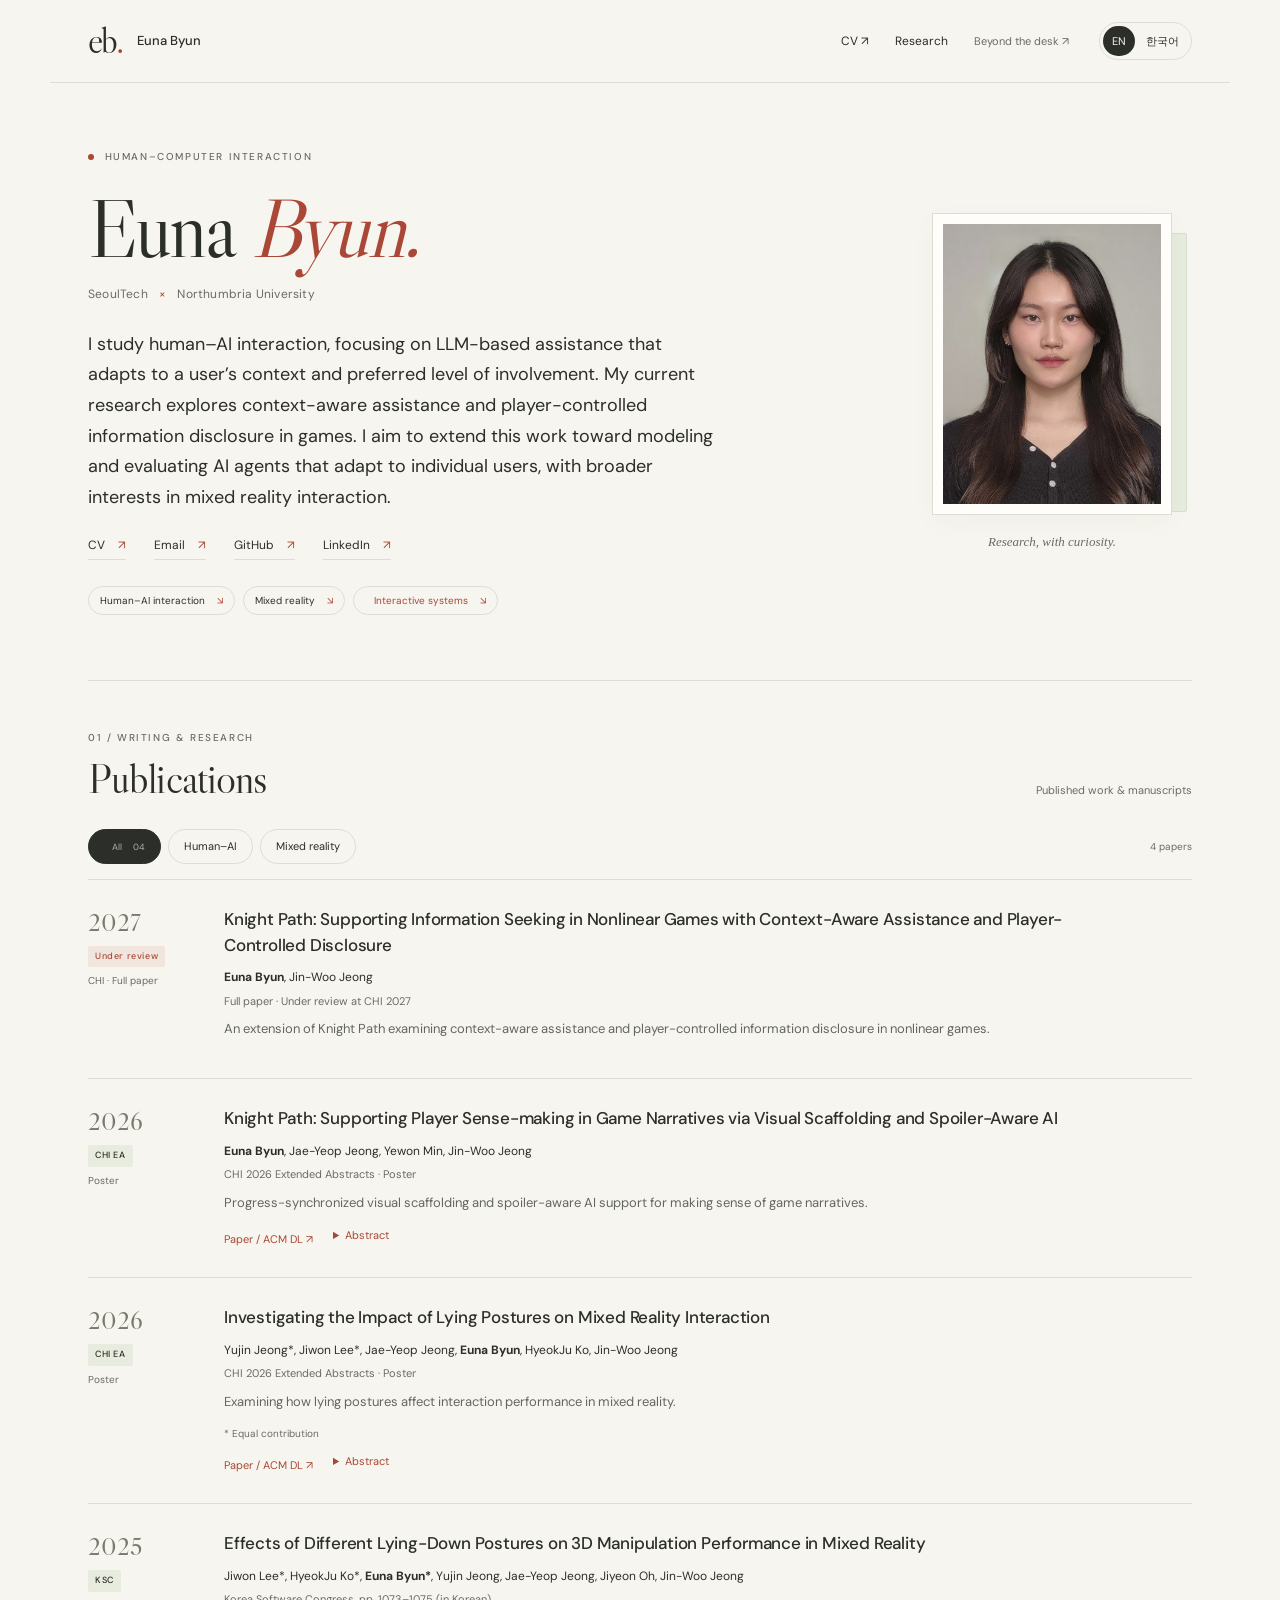
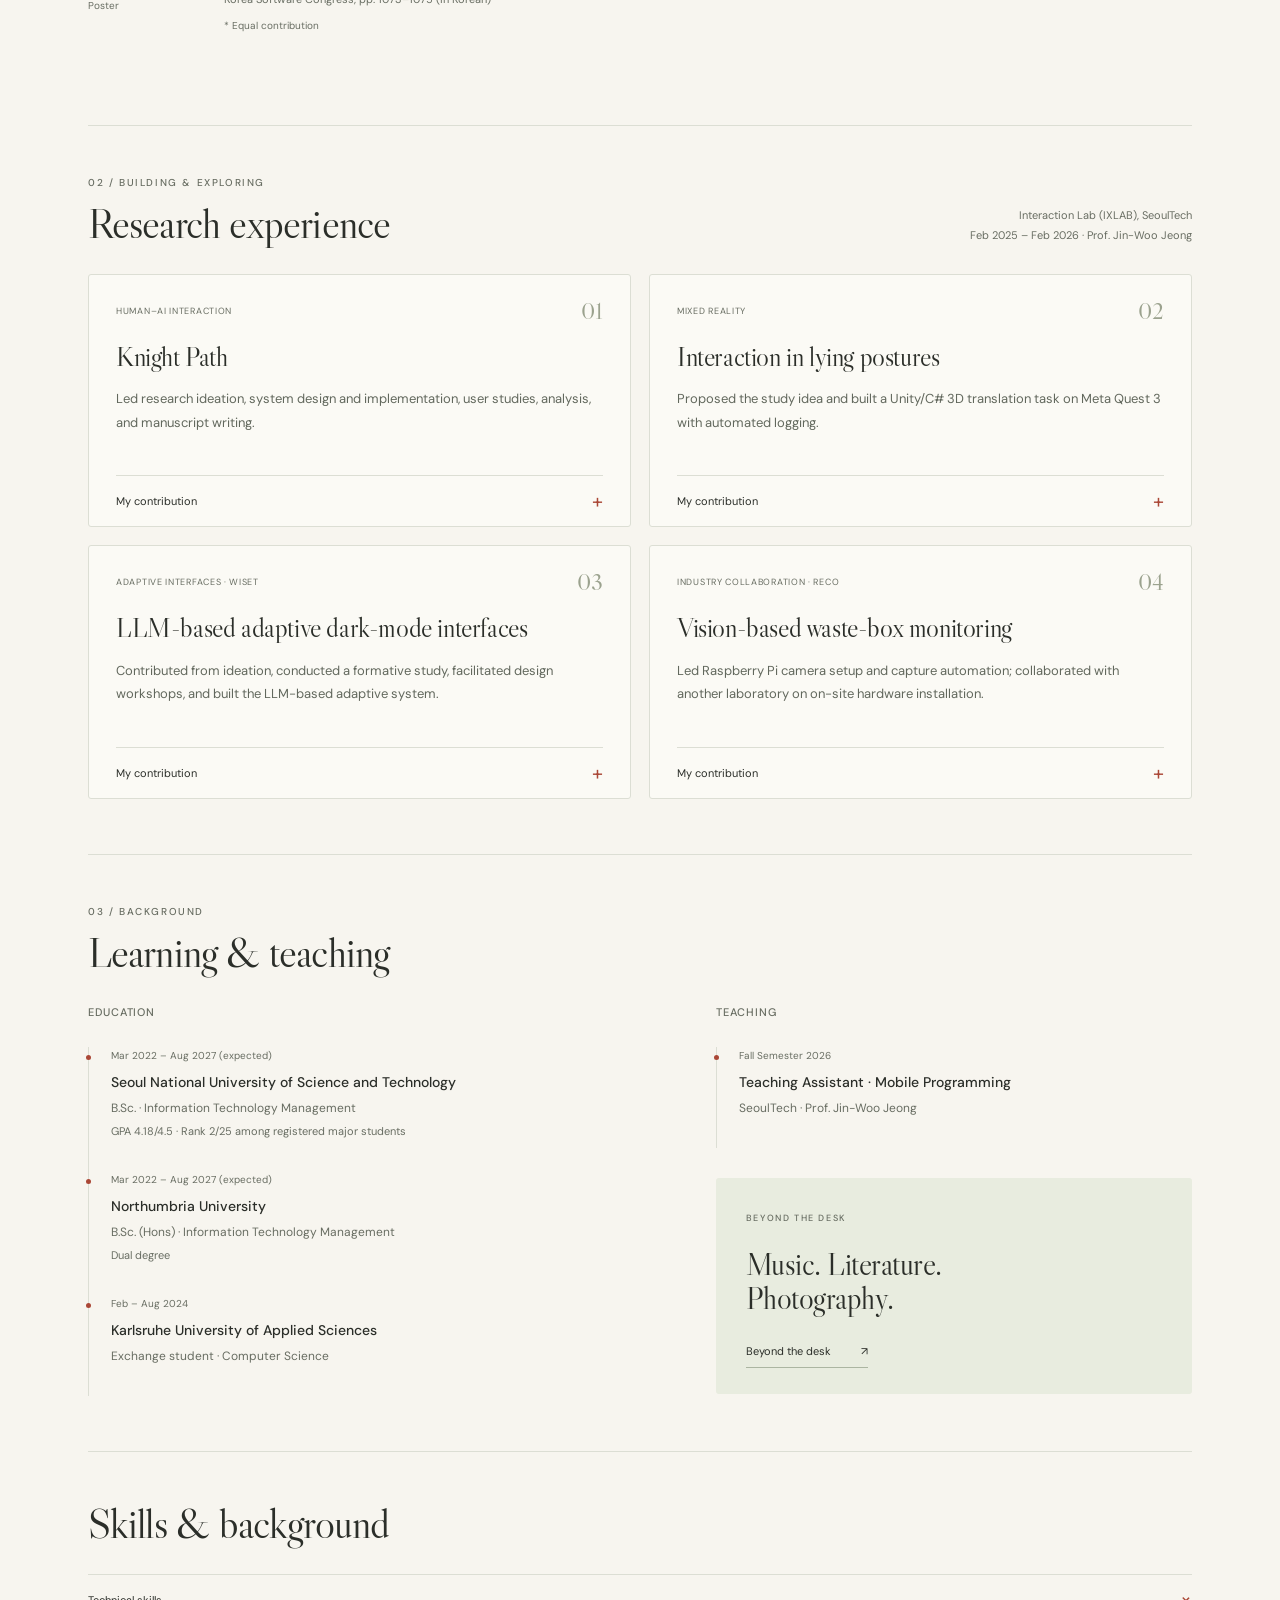
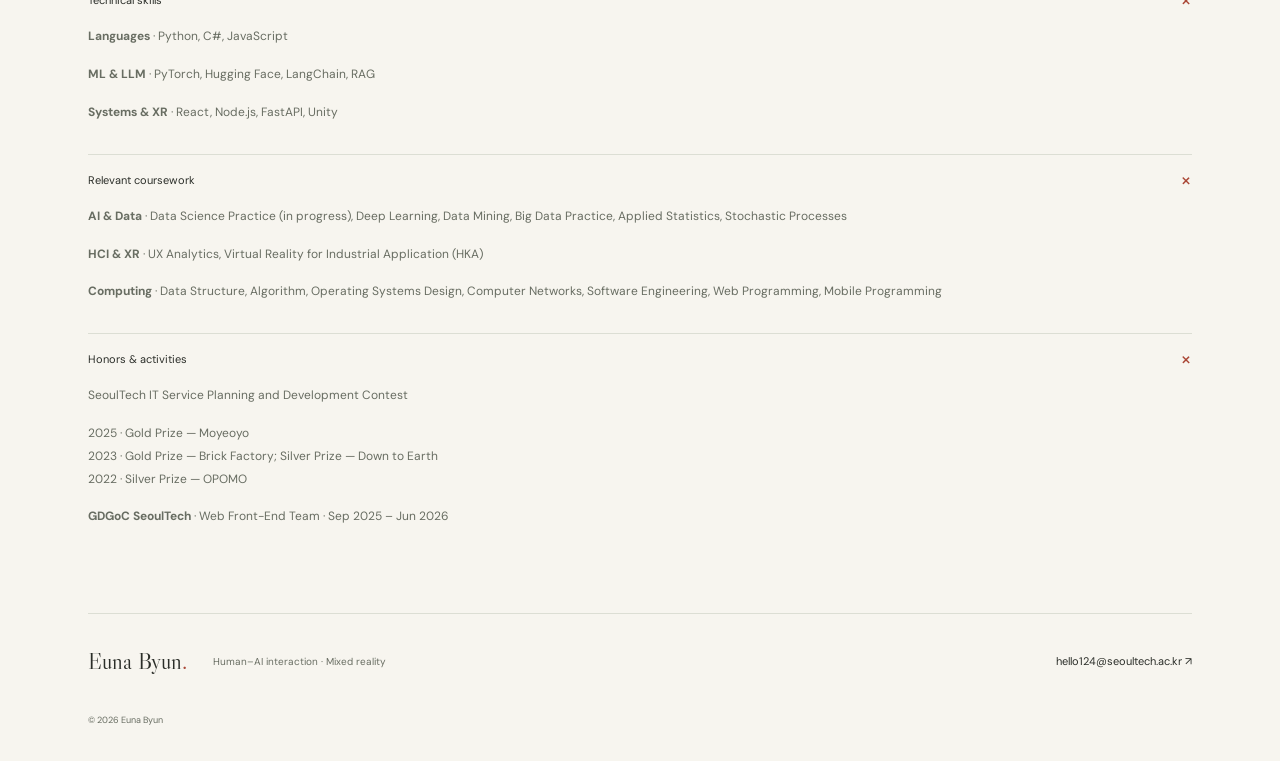
==== index.html @ f49bfe91 "Open CV directly in Google Docs" ====
<!doctype html><html lang="en"><head><meta charset="utf-8"><meta name="viewport" content="width=device-width,initial-scale=1"><title>Euna Byun | Research & Portfolio</title><meta name="description" content="Euna Byun’s research portfolio: human–AI interaction, mixed reality, publications, and interactive systems."><link rel="stylesheet" href="research.css"></head><body><a class="skip" href="#main">Skip to content</a><div class="reading-progress" aria-hidden="true"></div><header><a class="brand" href="index.html"><span class="brand-mark">eb<span>.</span></span><span>Euna Byun</span></a><nav aria-label="Main navigation"><a href="https://docs.google.com/document/d/10apxZ-0LysYvdw2kMFzKjS67fbBKk2ui86XGeOh1lrc/edit?usp=sharing" target="_blank" rel="noopener" aria-label="CV">CV <span aria-hidden="true">↗</span></a><a href="index.html#publications"><span lang="en">Research</span><span lang="ko">연구</span></a><a class="personal-nav" href="personal.html"><span lang="en">Beyond the desk</span><span lang="ko">연구 밖의 나</span> <span class="arrow">↗</span></a></nav><div class="languages" role="group" aria-label="Language"><button data-language="en" aria-pressed="true">EN</button><button data-language="ko" aria-pressed="false">한국어</button></div></header><main id="main"><section class="hero" id="about"><div class="hero-copy"><p class="eyebrow"><span class="tiny-dot"></span> <span lang="en">Human–computer interaction</span><span lang="ko">인간–컴퓨터 상호작용</span></p><h1><span lang="en">Euna <em>Byun.</em></span><span lang="ko">변은아<span class="accent">.</span></span></h1><p class="hero-affiliation">SeoulTech <span>×</span> Northumbria University</p><p class="hero-intro"><span lang="en">I study human–AI interaction, focusing on LLM-based assistance that adapts to a user’s context and preferred level of involvement. My current research explores context-aware assistance and player-controlled information disclosure in games. I aim to extend this work toward modeling and evaluating AI agents that adapt to individual users, with broader interests in mixed reality interaction.</span><span lang="ko">사용자의 맥락과 선호하는 개입 수준에 맞추는 LLM 기반 지원을 중심으로 인간–AI 상호작용을 연구합니다. 현재는 게임에서의 맥락 기반 지원과 플레이어가 통제하는 정보 공개를 탐구하고 있습니다. 이를 개인에게 적응하는 AI 에이전트의 모델링과 평가로 확장하고자 하며, 혼합현실 상호작용에도 관심을 두고 있습니다.</span></p><div class="links"><a href="https://docs.google.com/document/d/10apxZ-0LysYvdw2kMFzKjS67fbBKk2ui86XGeOh1lrc/edit?usp=sharing" target="_blank" rel="noopener" aria-label="CV">CV <span aria-hidden="true">↗</span></a><a href="mailto:hello124@seoultech.ac.kr">Email <span>↗</span></a><a href="https://github.com/TPRPT" target="_blank" rel="noopener">GitHub <span>↗</span></a><a href="https://www.linkedin.com/in/pinia124" target="_blank" rel="noopener">LinkedIn <span>↗</span></a></div><div class="interest-chips" aria-label="Explore research interests"><button data-shortcut="ai">Human–AI interaction <span>↘</span></button><button data-shortcut="xr">Mixed reality <span>↘</span></button><a href="#experience"><span lang="en">Interactive systems</span><span lang="ko">인터랙티브 시스템</span> <span>↘</span></a></div></div><div class="portrait-wrap"><div class="portrait-paper"><img class="portrait" src="portrait.jpg" width="210" height="280" alt="Euna Byun / 변은아"></div><p class="portrait-caption"><span lang="en">Research, with curiosity.</span><span lang="ko">호기심에서 시작하는 연구.</span></p></div></section><section class="publications-section" id="publications"><div class="section-head"><div><p class="eyebrow">01 / <span lang="en">Writing & research</span><span lang="ko">논문</span></p><h2><span lang="en">Publications</span><span lang="ko">출판 논문</span></h2></div><p class="section-aside"><span lang="en">Published work & manuscripts</span><span lang="ko">게재 논문과 심사 중 원고</span></p></div><div class="filter-bar"><div class="filters" role="group" aria-label="Filter publications"><button class="active" data-filter="all" aria-pressed="true"><span lang="en">All</span><span lang="ko">전체</span> <span>04</span></button><button data-filter="ai" aria-pressed="false">Human–AI</button><button data-filter="xr" aria-pressed="false">Mixed reality</button></div><span class="filter-count" aria-live="polite"><span id="pub-count">4</span> <span lang="en">papers</span><span lang="ko">편</span></span></div><div class="publication-list"><article class="publication" data-category="ai" id="knight-path-2027"><div class="publication-meta"><span class="pub-year">2027</span><span class="status reviewing"><span lang="en">Under review</span><span lang="ko">심사 중</span></span><span class="pub-type">CHI · Full paper</span></div><div class="publication-body"><h3>Knight Path: Supporting Information Seeking in Nonlinear Games with Context-Aware Assistance and Player-Controlled Disclosure</h3><p class="authors"><strong>Euna Byun</strong>, Jin-Woo Jeong</p><p class="pub-venue"><span lang="en">Full paper · Under review at CHI 2027</span><span lang="ko">Full Paper · CHI 2027 심사 중</span></p><p class="description"><span lang="en">An extension of Knight Path examining context-aware assistance and player-controlled information disclosure in nonlinear games.</span><span lang="ko">비선형 게임에서 맥락 기반 지원과 플레이어의 정보 공개 통제를 탐구한 Knight Path 후속 연구.</span></p></div></article><article class="publication" data-category="ai" id="knight-path"><div class="publication-meta"><span class="pub-year">2026</span><span class="status">CHI EA</span><span class="pub-type">Poster</span></div><div class="publication-body"><h3><a href="https://doi.org/10.1145/3772363.3798468" rel="noopener" target="_blank">Knight Path: Supporting Player Sense-making in Game Narratives via Visual Scaffolding and Spoiler-Aware AI</a></h3><p class="authors"><strong>Euna Byun</strong>, Jae-Yeop Jeong, Yewon Min, Jin-Woo Jeong</p><p class="pub-venue">CHI 2026 Extended Abstracts · Poster</p><p class="description"><span lang="en">Progress-synchronized visual scaffolding and spoiler-aware AI support for making sense of game narratives.</span><span lang="ko">게임 진행 상황에 연동되는 시각적 구조화와 스포일러를 고려한 AI 지원을 통해 게임 서사 이해를 돕는 시스템.</span></p><a class="paper-link" href="https://doi.org/10.1145/3772363.3798468" rel="noopener" target="_blank"><span lang="en">Paper / ACM DL ↗</span><span lang="ko">논문 / ACM DL ↗</span></a><details class="abstract"><summary><span lang="en">Abstract</span><span lang="ko">초록 (영문 원문)</span></summary><p>Fragmented narrative delivery in games often causes cognitive gaps, while external resources risk spoilers and information overload. We present Knight Path, an adaptive system integrating structural visual scaffolding with on-demand, spoiler-aware AI guidance. The system combines interactive narrative visualization with a tiered AI assistant synchronized with live gameplay. A user study (N = 18) in a non-linear environment showed significant improvements in search efficiency and contextual clarity while preserving narrative immersion. Knight Path effectively addresses the conflict between seeking assistance and sustaining the joy of discovery by empowering players to manage narrative uncertainty.</p></details></div></article><article class="publication" data-category="xr" id="lying-postures"><div class="publication-meta"><span class="pub-year">2026</span><span class="status">CHI EA</span><span class="pub-type">Poster</span></div><div class="publication-body"><h3><a href="https://doi.org/10.1145/3772363.3798467" rel="noopener" target="_blank">Investigating the Impact of Lying Postures on Mixed Reality Interaction</a></h3><p class="authors">Yujin Jeong*, Jiwon Lee*, Jae-Yeop Jeong, <strong>Euna Byun</strong>, HyeokJu Ko, Jin-Woo Jeong</p><p class="pub-venue">CHI 2026 Extended Abstracts · Poster</p><p class="description"><span lang="en">Examining how lying postures affect interaction performance in mixed reality.</span><span lang="ko">누운 자세가 혼합현실 환경의 상호작용 수행에 미치는 영향을 분석한 연구.</span></p><p class="equal"><span lang="en">* Equal contribution</span><span lang="ko">* 공동 제1저자</span></p><a class="paper-link" href="https://doi.org/10.1145/3772363.3798467" rel="noopener" target="_blank"><span lang="en">Paper / ACM DL ↗</span><span lang="ko">논문 / ACM DL ↗</span></a><details class="abstract"><summary><span lang="en">Abstract</span><span lang="ko">초록 (영문 원문)</span></summary><p>As MR head-mounted displays integrate into daily life, users increasingly interact while reclining, yet how lying positions affect interaction performance and task load remains underexplored. We conducted a user study (N=18) evaluating 3D manipulation and pointing tasks across supine, left-lateral, and right-lateral postures. Results reveal significant differences in performance and comfort across lying positions, demonstrating the necessity of posture-adaptive interfaces for consistent usability in recumbent MR interaction.</p></details></div></article><article class="publication" data-category="xr" id="ksc-2025"><div class="publication-meta"><span class="pub-year">2025</span><span class="status">KSC</span><span class="pub-type">Poster</span></div><div class="publication-body"><h3>Effects of Different Lying-Down Postures on 3D Manipulation Performance in Mixed Reality</h3><p class="authors">Jiwon Lee*, HyeokJu Ko*, <strong>Euna Byun*</strong>, Yujin Jeong, Jae-Yeop Jeong, Jiyeon Oh, Jin-Woo Jeong</p><p class="pub-venue"><span lang="en">Korea Software Congress, pp. 1073–1075 (in Korean)</span><span lang="ko">한국소프트웨어종합학술대회, pp. 1073–1075 (국문)</span></p><p class="equal"><span lang="en">* Equal contribution</span><span lang="ko">* 공동 제1저자</span></p></div></article></div></section><section id="experience"><div class="section-head"><div><p class="eyebrow">02 / <span lang="en">Building & exploring</span><span lang="ko">연구 경험</span></p><h2><span lang="en">Research experience</span><span lang="ko">연구 경험</span></h2></div><p class="section-aside">Interaction Lab (IXLAB), SeoulTech<br>Feb 2025 – Feb 2026 · Prof. Jin-Woo Jeong</p></div><div class="research-grid"><article class="research-card" data-kind="ai"><div class="card-top"><span class="category-label">Human–AI interaction</span><span class="card-number">01</span></div><h3><span lang="en">Knight Path</span><span lang="ko">Knight Path</span></h3><p><span lang="en">Led research ideation, system design and implementation, user studies, analysis, and manuscript writing.</span><span lang="ko">연구 기획, 시스템 설계·구현, 사용자 연구, 분석 및 논문 작성을 주도했습니다.</span></p><details class="contribution"><summary><span lang="en">My contribution</span><span lang="ko">기여 자세히</span><span class="toggle-sign" aria-hidden="true">+</span></summary><div class="detail-content"><p><span lang="en">Built a Hollow Knight support system combining a progress-synchronized narrative mind map, an LLM assistant using game context and screenshots, hybrid wiki retrieval (bge-m3 + BM25) and Gemini, and player-controlled disclosure settings.</span><span lang="ko">Hollow Knight의 진행 상황에 연동되는 서사 마인드맵, 게임 맥락과 스크린샷을 활용하는 LLM 도우미, 하이브리드 위키 검색(bge-m3 + BM25)과 Gemini, 플레이어가 통제하는 정보 공개 설정을 결합했습니다.</span></p><p><span lang="en">Ran a between-subjects study with 52 novice players and evaluations with 6 experienced players and 4 industry professionals. Continued after February 2026 through the CHI 2027 submission.</span><span lang="ko">초보 플레이어 52명을 대상으로 집단 간 연구를 진행하고 숙련 플레이어 6명 및 업계 전문가 4명의 평가를 수행했습니다. 2026년 2월 이후에도 CHI 2027 제출까지 연구를 이어갔습니다.</span></p></div></details></article><article class="research-card" data-kind="xr"><div class="card-top"><span class="category-label">Mixed reality</span><span class="card-number">02</span></div><h3><span lang="en">Interaction in lying postures</span><span lang="ko">누운 자세에서의 상호작용</span></h3><p><span lang="en">Proposed the study idea and built a Unity/C# 3D translation task on Meta Quest 3 with automated logging.</span><span lang="ko">연구 아이디어를 제안하고 Meta Quest 3에서 자동 로깅을 지원하는 Unity/C# 3D 이동 과제를 구현했습니다.</span></p><details class="contribution"><summary><span lang="en">My contribution</span><span lang="ko">기여 자세히</span><span class="toggle-sign" aria-hidden="true">+</span></summary><div class="detail-content"><p><span lang="en">Logged task time, hand and head movement, and task success. Ran a within-subjects study with 24 participants comparing supine, left, and right lying postures across rotation, translation, and pointing tasks.</span><span lang="ko">과제 시간, 손과 머리의 움직임, 과제 성공 여부를 기록했습니다. 참가자 24명을 대상으로 바로 눕기·왼쪽·오른쪽 눕기 자세에서 회전·이동·포인팅 과제를 비교하는 집단 내 연구를 수행했습니다.</span></p><p><span lang="en">Analyzed the data and identified posture-specific compensatory movements as cues for posture-aware MR interfaces.</span><span lang="ko">데이터를 분석하고 자세별 보상 움직임을 자세 인식형 MR 인터페이스를 위한 단서로 도출했습니다.</span></p></div></details></article><article class="research-card" data-kind="ui"><div class="card-top"><span class="category-label">Adaptive interfaces · WISET</span><span class="card-number">03</span></div><h3><span lang="en">LLM-based adaptive dark-mode interfaces</span><span lang="ko">LLM 기반 적응형 다크모드 인터페이스</span></h3><p><span lang="en">Contributed from ideation, conducted a formative study, facilitated design workshops, and built the LLM-based adaptive system.</span><span lang="ko">아이디어 구상부터 참여해 formative study와 디자인 워크숍을 진행하고 LLM 기반 적응형 시스템을 구현했습니다.</span></p><details class="contribution"><summary><span lang="en">My contribution</span><span lang="ko">기여 자세히</span><span class="toggle-sign" aria-hidden="true">+</span></summary><div class="detail-content"><p><span lang="en">Conducted a formative study with 18 participants adjusting brightness, contrast, and dark mode in an MR browser under bright and dark lighting, followed by interviews.</span><span lang="ko">참가자 18명이 밝고 어두운 조명에서 MR 브라우저의 밝기·대비·다크모드를 조정하는 formative study와 후속 인터뷰를 진행했습니다.</span></p><p><span lang="en">Facilitated a two-round Figma workshop with 6 participants, using passthrough MR tutorials built from Meta XR SDK samples.</span><span lang="ko">Meta XR SDK 샘플 기반 패스스루 MR 튜토리얼을 활용해 참가자 6명과 두 차례 Figma 디자인 워크숍을 진행했습니다.</span></p><p><span lang="en">Built a JavaScript web extension for color-theme adjustment, a FastAPI backend, and a Unity MR app on Meta Quest 3 with speech and hand input.</span><span lang="ko">색상 테마 조정을 위한 JavaScript 웹 확장, FastAPI 백엔드, 음성·손 입력을 지원하는 Meta Quest 3용 Unity MR 앱을 구현했습니다.</span></p></div></details></article><article class="research-card" data-kind="industry"><div class="card-top"><span class="category-label">Industry collaboration · RECO</span><span class="card-number">04</span></div><h3><span lang="en">Vision-based waste-box monitoring</span><span lang="ko">비전 기반 폐기물 수거함 모니터링</span></h3><p><span lang="en">Led Raspberry Pi camera setup and capture automation; collaborated with another laboratory on on-site hardware installation.</span><span lang="ko">Raspberry Pi 카메라 설치와 촬영 자동화를 주도하고 다른 연구실과 현장 하드웨어 설치에 협업했습니다.</span></p><details class="contribution"><summary><span lang="en">My contribution</span><span lang="ko">기여 자세히</span><span class="toggle-sign" aria-hidden="true">+</span></summary><div class="detail-content"><p><span lang="en">Implemented a Python/OpenCV pipeline for motion detection, event-clip extraction, CSV reports, and diagnostic charts.</span><span lang="ko">움직임 감지, 이벤트 클립 추출, CSV 보고서 및 진단 차트를 위한 Python/OpenCV 파이프라인을 구현했습니다.</span></p></div></details></article></div></section><section class="background-section" id="background"><div class="section-head"><div><p class="eyebrow">03 / <span lang="en">Background</span><span lang="ko">학력과 교육 경험</span></p><h2><span lang="en">Learning & teaching</span><span lang="ko">학력과 교육 경험</span></h2></div></div><div class="background-grid"><div><h3 class="column-label"><span lang="en">Education</span><span lang="ko">학력</span></h3><div class="timeline-item"><span class="date"><span lang="en">Mar 2022 – Aug 2027 (expected)</span><span lang="ko">2022.03 – 2027.08 (졸업 예정)</span></span><h4>Seoul National University of Science and Technology</h4><p>B.Sc. · Information Technology Management</p><p class="small">GPA 4.18/4.5 · <span lang="en">Rank 2/25 among registered major students</span><span lang="ko">석차 2/25 (전공 등록 학생 기준)</span></p></div><div class="timeline-item"><span class="date"><span lang="en">Mar 2022 – Aug 2027 (expected)</span><span lang="ko">2022.03 – 2027.08 (졸업 예정)</span></span><h4>Northumbria University</h4><p>B.Sc. (Hons) · Information Technology Management</p><p class="small"><span lang="en">Dual degree</span><span lang="ko">복수학위</span></p></div><div class="timeline-item"><span class="date">Feb – Aug 2024</span><h4>Karlsruhe University of Applied Sciences</h4><p><span lang="en">Exchange student · Computer Science</span><span lang="ko">교환학생 · Computer Science</span></p></div></div><div><h3 class="column-label"><span lang="en">Teaching</span><span lang="ko">교육 경험</span></h3><div class="timeline-item"><span class="date"><span lang="en">Fall Semester 2026</span><span lang="ko">2026학년도 2학기</span></span><h4><span lang="en">Teaching Assistant</span><span lang="ko">조교</span> · Mobile Programming</h4><p>SeoulTech · Prof. Jin-Woo Jeong</p></div><div class="beyond-note"><span class="eyebrow"><span lang="en">Beyond the desk</span><span lang="ko">연구 밖에서는</span></span><h3><span lang="en">Music. Literature.<br>Photography.</span><span lang="ko">음악, 문학,<br>그리고 사진.</span></h3><a class="text-link" href="personal.html"><span lang="en">Beyond the desk</span><span lang="ko">연구 밖의 나</span> <span>↗</span></a></div></div></div></section><section id="additional-background"><div class="section-head"><h2><span lang="en">Skills & background</span><span lang="ko">기술 및 활동</span></h2></div><details class="contribution" open><summary><span lang="en">Technical skills</span><span lang="ko">기술</span><span class="toggle-sign" aria-hidden="true">+</span></summary><div class="detail-content"><p><strong>Languages</strong> · Python, C#, JavaScript</p><p><strong>ML &amp; LLM</strong> · PyTorch, Hugging Face, LangChain, RAG</p><p><strong>Systems &amp; XR</strong> · React, Node.js, FastAPI, Unity</p></div></details><details class="contribution" open><summary><span lang="en">Relevant coursework</span><span lang="ko">주요 수강 과목</span><span class="toggle-sign" aria-hidden="true">+</span></summary><div class="detail-content"><p><strong>AI &amp; Data</strong> · <span lang="en">Data Science Practice (in progress)</span><span lang="ko">Data Science Practice (수강 중)</span>, Deep Learning, Data Mining, Big Data Practice, Applied Statistics, Stochastic Processes</p><p><strong>HCI &amp; XR</strong> · UX Analytics, Virtual Reality for Industrial Application (HKA)</p><p><strong>Computing</strong> · Data Structure, Algorithm, Operating Systems Design, Computer Networks, Software Engineering, Web Programming, Mobile Programming</p></div></details><details class="contribution" open><summary><span lang="en">Honors & activities</span><span lang="ko">수상 및 활동</span><span class="toggle-sign" aria-hidden="true">+</span></summary><div class="detail-content"><p><span lang="en">SeoulTech IT Service Planning and Development Contest</span><span lang="ko">서울과학기술대학교 IT 서비스 기획 및 개발 경진대회</span></p><p>2025 · <span lang="en">Gold Prize — Moyeoyo</span><span lang="ko">금상 — 모여요</span><br>2023 · <span lang="en">Gold Prize — Brick Factory; Silver Prize — Down to Earth</span><span lang="ko">금상 — Brick Factory; 은상 — Down to Earth</span><br>2022 · <span lang="en">Silver Prize — OPOMO</span><span lang="ko">은상 — OPOMO</span></p><p><strong>GDGoC SeoulTech</strong> · <span lang="en">Web Front-End Team · Sep 2025 – Jun 2026</span><span lang="ko">웹 프론트엔드 팀 · 2025.09 – 2026.06</span></p></div></details></section><footer><a class="footer-name" href="index.html">Euna Byun<span>.</span></a><p><span lang="en">Human–AI interaction · Mixed reality</span><span lang="ko">인간–AI 상호작용 · 혼합현실</span></p><a href="mailto:hello124@seoultech.ac.kr">hello124@seoultech.ac.kr ↗</a><span class="copyright">© 2026 Euna Byun</span></footer></main><script src="script.js"></script></body></html>
---- research.css ----
@import url('https://fonts.googleapis.com/css2?family=DM+Sans:wght@400;500;600;700&family=Libre+Caslon+Display&display=swap');
:root{--paper:#f7f5ef;--ink:#2b2e29;--muted:#686d62;--red:#aa4736;--line:#dcded4;--green:#e8ecdf;--serif:'Libre Caslon Display',Georgia,serif;--sans:'DM Sans','Noto Sans KR',-apple-system,BlinkMacSystemFont,'Segoe UI',sans-serif}*{box-sizing:border-box}html{scroll-behavior:smooth;scroll-padding-top:100px}body{margin:0;background:var(--paper);color:var(--ink);font:15px/1.7 var(--sans)}html[lang=en] [lang=ko],html[lang=ko] [lang=en]{display:none}[hidden]{display:none!important}button{font:inherit;cursor:pointer;color:inherit}a{color:inherit;text-decoration:none}a,button,summary{-webkit-tap-highlight-color:transparent}a:focus-visible,button:focus-visible,summary:focus-visible{outline:2px solid var(--red);outline-offset:5px}p{margin:0 0 15px}h1,h2,h3,h4{margin-top:0}em{font-weight:400}.skip{position:fixed;top:-60px;z-index:1000;background:var(--paper);padding:12px}.skip:focus{top:4px}.reading-progress{position:fixed;top:0;left:0;z-index:120;height:3px;width:100%;background:var(--red);transform:scaleX(0);transform-origin:left;pointer-events:none}header{max-width:1180px;margin:auto;padding:0 38px;height:83px;position:sticky;top:0;z-index:100;background:rgba(247,245,239,.95);backdrop-filter:blur(12px);border-bottom:1px solid var(--line);display:flex;align-items:center;gap:30px}.brand{display:flex;gap:15px;align-items:center;font-size:13px;font-weight:500;white-space:nowrap}.brand-mark{font:36px/.8 var(--serif);letter-spacing:-2px}.brand-mark span{color:var(--red)}nav{margin-left:auto;display:flex;align-items:center;gap:26px;font-size:12px}nav a{position:relative}nav a:after{content:'';height:1px;background:var(--red);position:absolute;left:0;right:0;bottom:-5px;transform:scaleX(0);transform-origin:left;transition:transform .2s}nav a:hover:after{transform:scaleX(1)}.personal-nav{color:var(--muted);font-size:11px}.arrow{display:inline-block;transition:transform .2s}.personal-nav:hover .arrow{transform:translate(2px,-2px)}.languages{display:flex;border:1px solid var(--line);border-radius:40px;padding:3px;gap:2px}.languages button{border:0;background:transparent;border-radius:30px;font-size:11px;padding:6px 9px;min-height:30px;transition:background .2s,color .2s}.languages button[aria-pressed=true]{background:var(--ink);color:var(--paper)}main{max-width:1180px;margin:auto;padding:0 38px}.hero{display:grid;grid-template-columns:minmax(0,1fr) 250px;gap:90px;align-items:center;padding:65px 20px 65px 0;min-height:485px}.eyebrow{font-size:10px;font-weight:500;letter-spacing:1.6px;text-transform:uppercase;margin:0 0 19px;color:var(--muted)}.tiny-dot{display:inline-block;width:6px;height:6px;background:var(--red);border-radius:50%;margin-right:6px;vertical-align:middle}.hero h1{font:clamp(58px,6.5vw,84px)/1.05 var(--serif);letter-spacing:-2.8px;margin:0 0 13px}.hero h1 em,.accent{color:var(--red)}html[lang=ko] .hero h1{font-size:66px;font-family:var(--sans);font-weight:500}.hero-affiliation{font-size:12px;color:var(--muted);margin-bottom:24px;letter-spacing:.2px}.hero-affiliation>span{color:var(--red);padding:0 8px}.hero-intro{font-size:18px;line-height:1.7;max-width:625px;margin-bottom:23px}.hero-intro em{font-style:normal;background:linear-gradient(transparent 63%,#e1e7d8 63%)}.links{display:flex;gap:28px;font-size:12px}.links a{border-bottom:1px solid var(--line);padding-bottom:3px;transition:border-color .2s}.links a:hover{border-color:var(--red)}.links a span{color:var(--red);margin-left:10px}.interest-chips{display:flex;gap:8px;flex-wrap:wrap;margin-top:26px}.interest-chips button,.interest-chips a{padding:5px 11px;border:1px solid var(--line);border-radius:30px;background:transparent;font-size:10px;transition:background .2s,border-color .2s}.interest-chips button:hover,.interest-chips a:hover{background:var(--green);border-color:#bbc6b2}.interest-chips span{margin-left:9px;color:var(--red)}.portrait-wrap{position:relative;justify-self:end;width:240px}.portrait-wrap:before{content:'';position:absolute;inset:20px -15px 38px 22px;background:var(--green);border:1px solid #d8dfcf;transform:none;border-radius:2px}.portrait-paper{position:relative;border:1px solid var(--line);padding:10px;background:#fefdf9;transform:none;transition:transform .45s,box-shadow .45s;box-shadow:0 7px 24px #30352208}.portrait-wrap:hover .portrait-paper{transform:none;box-shadow:0 14px 30px #3035220d}.portrait{display:block;width:100%;height:280px;object-fit:cover;object-position:50% 30%;filter:saturate(.85)}.portrait-caption{position:relative;text-align:center;font:italic 13px Georgia,serif;color:var(--muted);margin:19px 0 0}section:not(.hero){border-top:1px solid var(--line);padding:48px 0 55px}.section-head{display:flex;align-items:end;justify-content:space-between;gap:25px;margin-bottom:28px}.section-head .eyebrow{margin-bottom:9px}.section-head h2{font:42px/1.1 var(--serif);letter-spacing:-.9px;margin:0}.section-aside{font-size:11px;text-align:right;color:var(--muted);margin:0;line-height:1.8}.filter-bar{display:flex;justify-content:space-between;align-items:center;margin-bottom:15px;gap:20px}.filters{display:flex;gap:7px}.filters button{border:1px solid var(--line);background:transparent;font-size:11px;padding:7px 15px;border-radius:30px;transition:background .2s,color .2s,border-color .2s}.filters button:hover{border-color:var(--ink)}.filters button.active{background:var(--ink);color:var(--paper);border-color:var(--ink)}.filters button span{font-size:9px;margin-left:8px;opacity:.65}.filter-count{font-size:10px;color:var(--muted)}.publication{display:grid;grid-template-columns:112px minmax(0,1fr);gap:24px;border-top:1px solid var(--line);padding:26px 16px 26px 0;position:relative;transition:background .2s,transform .2s}.publication:hover{background:#eeefe65c;transform:translateX(3px)}.publication-meta{display:flex;align-items:start;flex-direction:column;gap:5px;padding-top:2px}.pub-year{font:25px/1.2 var(--serif);color:#767b6e;margin-bottom:3px}.status{font-size:9px;letter-spacing:.6px;font-weight:500;padding:3px 7px;background:var(--green);border-radius:2px}.status.reviewing{color:var(--red);background:#f0e6de}.pub-type{font-size:10px;color:var(--muted)}.publication h3{font-size:17px;line-height:1.55;font-weight:500;letter-spacing:-.2px;margin:0 0 9px;max-width:850px}.publication h3 a:hover{color:var(--red)}.authors{font-size:12px;line-height:1.7;margin:0 0 4px}.authors strong{font-weight:700}.pub-venue{font-size:11px;color:var(--muted);margin:0 0 8px}.description{font-size:13px;color:#63685e;margin-bottom:12px;max-width:850px}.equal{font-size:10px;color:var(--muted);margin-bottom:10px}.paper-link,.interface-link,.abstract summary{font-size:11px;color:var(--red)}.paper-link:hover{text-decoration:underline;text-underline-offset:4px}.interface-link{background:transparent;border:0;padding:0;margin-left:20px}.interface-link:hover{text-decoration:underline;text-underline-offset:4px}.abstract{display:inline-block;margin-left:20px;vertical-align:top}.abstract summary{cursor:pointer}.abstract[open]{display:block;margin:14px 0}.abstract p{font-size:13px;color:#5e6359;line-height:1.85;max-width:850px;border-left:2px solid #cbd3c1;padding-left:20px;margin:14px 0 0;animation:unfold .25s ease}.research-grid{display:grid;grid-template-columns:1fr 1fr;gap:18px}.research-card{border:1px solid var(--line);border-radius:3px;background:#fbfaf5;padding:25px 27px 0;position:relative;transition:border-color .25s,transform .25s,box-shadow .25s;overflow:hidden}.research-card:hover{border-color:#b9c1ac;transform:translateY(-3px);box-shadow:0 8px 20px #30352206}.research-card:before{content:'';position:absolute;top:0;left:0;height:2px;width:100%;background:var(--red);transform:scaleX(0);transform-origin:left;transition:transform .35s}.research-card:hover:before{transform:scaleX(1)}.research-card[data-kind=xr]:before{background:#73856a}.research-card[data-kind=ui]:before{background:#877b98}.research-card[data-kind=industry]:before{background:#9d885e}.card-top{display:flex;align-items:center;justify-content:space-between;margin-bottom:18px;gap:15px}.category-label{font-size:9px;text-transform:uppercase;letter-spacing:.7px;color:var(--muted)}.card-number{font:23px/1 var(--serif);color:#9ba28e}.research-card h3{font:27px/1.2 var(--serif);letter-spacing:-.4px;margin:0 0 14px}.research-card>p{font-size:13px;line-height:1.8;color:#62685d;min-height:70px;margin-bottom:18px}.contribution{border-top:1px solid var(--line);padding:15px 0}.contribution summary{list-style:none;display:flex;justify-content:space-between;align-items:center;font-size:11px;cursor:pointer}.contribution summary::-webkit-details-marker{display:none}.toggle-sign{font-size:20px;font-weight:400;line-height:1;color:var(--red);transition:transform .2s}.contribution[open] .toggle-sign{transform:rotate(45deg)}.detail-content{animation:unfold .25s ease;padding-top:15px}.detail-content p{font-size:12px;line-height:1.9;color:var(--muted)}.detail-content a{font-size:11px;color:var(--red)}.background-grid{display:grid;grid-template-columns:1.15fr 1fr;gap:80px}.column-label{font-size:11px;letter-spacing:.9px;text-transform:uppercase;font-weight:500;margin:0 0 25px;color:var(--muted)}.timeline-item{padding:0 0 26px 22px;border-left:1px solid var(--line);position:relative}.timeline-item:before{content:'';position:absolute;width:5px;height:5px;border-radius:50%;background:var(--red);top:8px;left:-3px}.timeline-item .date{font-size:10px;color:var(--muted);display:block;margin-bottom:8px}.timeline-item h4{font-size:14px;font-weight:500;margin:0 0 5px;line-height:1.5}.timeline-item p{font-size:12px;color:var(--muted);margin-bottom:4px}.timeline-item .small{font-size:11px}.beyond-note{margin-top:30px;padding:26px 30px;background:var(--green);border-radius:3px}.beyond-note .eyebrow{font-size:9px}.beyond-note h3{font:31px/1.12 var(--serif);margin:17px 0 22px;letter-spacing:-.5px}.text-link{font-size:11px;display:inline-flex;align-items:center;gap:30px;border-bottom:1px solid #abb5a1;padding-bottom:6px}.text-link:hover{color:var(--red);border-color:var(--red)}footer{padding:33px 0 32px;border-top:1px solid var(--line);display:flex;align-items:center;gap:26px;flex-wrap:wrap}.footer-name{font:23px var(--serif)}.footer-name span{color:var(--red)}footer p{font-size:10px;color:var(--muted);margin:0}footer>a:not(.footer-name){font-size:11px;margin-left:auto}.copyright{flex-basis:100%;font-size:9px;color:var(--muted);margin-top:12px}dialog{max-width:1100px;width:90vw;border:1px solid var(--line);border-radius:6px;padding:22px;background:var(--paper);box-shadow:0 30px 100px #0004}dialog::backdrop{background:#252b25ae;backdrop-filter:blur(5px)}dialog img{display:block;width:100%;height:auto;max-height:70vh;object-fit:contain}dialog p{font-size:11px;color:var(--muted);margin:14px 0 0}.dialog-head{display:flex;justify-content:space-between;align-items:center;gap:20px;margin-bottom:18px}.dialog-head h2{font:24px var(--serif);margin:0}.dialog-close{font-size:26px;background:transparent;border:1px solid var(--line);width:38px;height:38px;border-radius:50%;line-height:1}.dialog-close:hover{background:var(--green)}body.modal-open{overflow:hidden}.personal-page{max-width:850px;padding-top:44px}.back-link{display:inline-block;font-size:11px;color:var(--red);margin-bottom:45px}.personal-page>h1{font:64px/1.05 var(--serif);letter-spacing:-1.7px;margin-bottom:18px}.personal-intro{font-size:17px;color:var(--muted);max-width:600px;margin-bottom:45px}.personal-page section.interest{display:grid;grid-template-columns:64px 1fr;gap:20px;padding:30px 0}.interest-number{font:27px var(--serif);color:#9ba28e}.interest h2{font:34px/1.1 var(--serif);margin:0 0 14px}.interest p{font-size:14px;line-height:1.9;color:var(--muted);margin:0}.personal-page .other-work{padding:35px 0 45px}.other-work h2{font:31px var(--serif);margin-bottom:22px}.project-links a{display:flex;justify-content:space-between;gap:20px;padding:15px 0;border-bottom:1px solid var(--line);font-size:13px;transition:color .2s,transform .2s}.project-links a:hover{color:var(--red);transform:translateX(3px)}.project-links span{font-size:10px;color:var(--muted);white-space:nowrap}.projects-page{padding-top:40px;min-height:75vh}.projects-page h1{font:50px var(--serif)}.repo-row{padding:22px 0;border-top:1px solid var(--line);display:flex;align-items:center;justify-content:space-between;gap:20px}.repo-row h2{font:25px var(--serif);margin:0}.repo-row a{font-size:12px;color:var(--red)}@keyframes unfold{from{opacity:0;transform:translateY(-5px)}to{opacity:1;transform:translateY(0)}}@media(max-width:1000px){.hero{gap:50px;grid-template-columns:minmax(0,1fr) 210px}.portrait-wrap{width:210px}.portrait{height:260px}.hero-intro{font-size:16px}.hero h1{font-size:68px}.interest-chips{gap:6px}.interest-chips button,.interest-chips a{font-size:9px}.background-grid{gap:40px}.research-card{padding:23px 22px 0}}@media(max-width:720px){header{height:72px;padding:0 22px;gap:14px}.brand{gap:9px}.brand>span:last-child{display:none}.brand-mark{font-size:32px}nav{gap:18px;font-size:11px}.personal-nav{font-size:10px}.languages button{font-size:10px;padding:5px 8px}.languages{flex-shrink:0}main{padding:0 22px}.hero{grid-template-columns:minmax(0,1fr) 120px;gap:25px;padding:42px 0;min-height:0}.hero-copy{display:contents}.hero .eyebrow,.hero h1,.hero-affiliation{grid-column:1;margin:0}.hero .eyebrow{font-size:8px;letter-spacing:.8px;align-self:end}.hero h1{font-size:52px;letter-spacing:-1.8px}.hero-affiliation{font-size:10px;line-height:1.7}.hero-affiliation>span{padding:0 3px}.portrait-wrap{grid-column:2;grid-row:1/4;width:110px;align-self:center}.portrait-paper{padding:5px}.portrait{height:145px}.portrait-wrap:before{inset:12px -7px 5px 12px}.portrait-caption{display:none}.hero-intro,.hero .links,.interest-chips{grid-column:1/-1;margin:0}.hero-intro{font-size:16px;padding-top:6px}.hero .links{margin-top:-4px}.interest-chips{gap:7px}.interest-chips button,.interest-chips a{font-size:9px;padding:6px 9px}html[lang=ko] .hero h1{font-size:43px}.section-head h2{font-size:35px}.section-head .eyebrow{font-size:9px}.section-head{align-items:start;flex-wrap:wrap;gap:12px}.section-aside{text-align:left;font-size:10px}section:not(.hero){padding:35px 0 40px}.filters{gap:5px}.filters button{font-size:10px;padding:6px 11px}.filter-count{font-size:9px}.publication{grid-template-columns:1fr;gap:12px;padding:22px 0}.publication-meta{flex-direction:row;align-items:center;gap:10px;padding:0}.pub-year{font-size:20px;margin:0}.pub-type{font-size:10px}.publication h3{font-size:16px}.authors{font-size:12px}.description{font-size:13px}.abstract,.interface-link{margin-left:14px}.abstract[open]{margin-left:0}.research-grid,.background-grid{grid-template-columns:1fr;gap:15px}.research-card h3{font-size:28px}.research-card>p{min-height:0}.background-grid{gap:24px}.beyond-note{margin-top:18px}.timeline-item{padding-bottom:23px}.links{gap:23px}.personal-page{padding-top:30px}.personal-page>h1{font-size:49px}.personal-intro{font-size:15px}.personal-page section.interest{grid-template-columns:32px 1fr;gap:15px}.interest h2{font-size:30px}.interest-number{font-size:22px}.project-links a{font-size:12px}.personal-page footer{display:flex}footer{gap:14px}footer p{font-size:9px}footer>a:not(.footer-name){margin-left:0;font-size:11px;flex-basis:100%}.copyright{margin-top:0}dialog{padding:14px;width:95vw}.dialog-head h2{font-size:19px}.dialog-close{width:32px;height:32px;font-size:22px}}@media(max-width:380px){header{padding:0 15px;gap:9px}nav{gap:13px}main{padding:0 18px}.hero{grid-template-columns:1fr 90px;gap:20px}.portrait-wrap{width:90px}.portrait{height:120px}.hero h1{font-size:45px}.hero .eyebrow{font-size:7px}.hero-affiliation{font-size:9px}.interest-chips{gap:5px}.interest-chips span{margin-left:4px}.filters button{padding:6px 9px}.filter-count{display:none}}@media(prefers-reduced-motion:reduce){html{scroll-behavior:auto}*,*:before,*:after{animation:none!important;transition:none!important}}

.interest-jumps{display:flex;gap:12px;flex-wrap:wrap;margin:28px 0 48px}.interest-jumps a{border:1px solid var(--line);border-radius:30px;padding:8px 14px;font-size:13px}.interest-jumps a:hover{background:#e8ecdf}.interest-date{color:#aa4736;font-size:13px;letter-spacing:.05em}.interest-links{display:flex;gap:24px;flex-wrap:wrap;margin-top:24px}.interest-link{display:inline-block;border-bottom:1px solid #c9c9bc;padding-bottom:4px;font-size:14px}.countries{display:grid;grid-template-columns:repeat(3,1fr);gap:12px;list-style:none;padding:16px 0}.countries li{display:flex;align-items:center;gap:10px;font-size:14px}.flag{font-size:27px}.next-stop{border-top:1px dashed #c9c9bc;padding-top:16px;color:#73796a}.game-list{display:grid;grid-template-columns:1fr 1fr;gap:20px;margin-top:24px}.game-list article{padding:22px;background:#eeefe6;border-radius:4px}.game-list h3{margin:0;font-size:19px}.writing-list{list-style:none;padding:0}.writing-list li{display:grid;grid-template-columns:64px 1fr;gap:14px;padding:16px 0;border-bottom:1px solid #dcddd4}.writing-list time{color:#aa4736}.writing-list .interest-link{margin-top:10px}.interest{scroll-margin-top:110px}@media(max-width:560px){.countries{grid-template-columns:repeat(2,1fr)}.game-list{grid-template-columns:1fr}.interest-jumps{gap:8px}.interest-jumps a{padding:7px 11px}}

.countries{display:flex;flex-wrap:wrap;gap:16px;padding:12px 0}.countries li{display:block}.countries .flag{font-size:32px;cursor:default}.photo-interest{grid-template-columns:45px minmax(0,1fr) 220px;align-items:start;gap:24px}.interest-portrait{margin:0;align-self:center}.interest-portrait img{display:block;width:100%;height:auto;border:7px solid white;box-shadow:0 5px 20px #282d2412;transform:none}#photography .interest-portrait img{transform:none}.film-gallery{display:grid;grid-template-columns:repeat(3,minmax(0,1fr));gap:16px;padding:0 0 56px}.film-photo{border:0;background:transparent;padding:0;cursor:zoom-in;text-align:left}.film-photo img{display:block;width:100%;height:auto;transition:transform .2s}.film-photo:hover img{transform:translateY(-4px)}.film-photo span{display:block;margin-top:7px;font-size:11px;color:#777}.film-photo:focus-visible{outline:2px solid #aa4736;outline-offset:5px}#photo-dialog{width:min(1100px,94vw);max-height:94vh;padding:40px 16px 12px;border:0;background:#f7f5ef}#photo-dialog::backdrop{background:#111c}#photo-dialog>img{display:block;max-width:100%;max-height:75vh;margin:auto;object-fit:contain}.photo-close{position:absolute;right:12px;top:7px;border:0;background:transparent;font-size:28px;cursor:pointer}.photo-controls{display:flex;justify-content:center;align-items:center;gap:24px;margin-top:12px}.photo-controls button{border:1px solid #ccc;background:none;padding:6px 18px;cursor:pointer}@media(max-width:720px){.photo-interest{grid-template-columns:30px 1fr}.interest-portrait{grid-column:2;width:min(300px,100%)}.film-gallery{grid-template-columns:repeat(2,minmax(0,1fr));gap:12px}.countries{gap:12px}}
.personal-page .photo-interest{display:grid;grid-template-columns:45px minmax(0,1fr) 220px;gap:24px}.personal-page .photo-interest .interest-portrait{grid-column:3;width:220px}@media(max-width:720px){.personal-page .photo-interest{grid-template-columns:30px minmax(0,1fr)}.personal-page .photo-interest .interest-portrait{grid-column:2;width:min(300px,100%)}}

.gallery-disclosure{margin:0 0 40px;border-top:1px solid var(--line);border-bottom:1px solid var(--line)}.gallery-disclosure>summary{padding:18px 0;display:flex;justify-content:space-between;cursor:pointer;font-size:13px;list-style:none}.gallery-disclosure>summary::-webkit-details-marker{display:none}.gallery-disclosure[open] .toggle-sign{transform:rotate(45deg)}.gallery-disclosure .film-gallery{padding:10px 0 24px}.countries img.flag{display:block;width:36px;height:24px;object-fit:contain}.next-flag{display:inline-block;vertical-align:middle;margin-right:7px;object-fit:contain}

.research-grid{align-items:start}
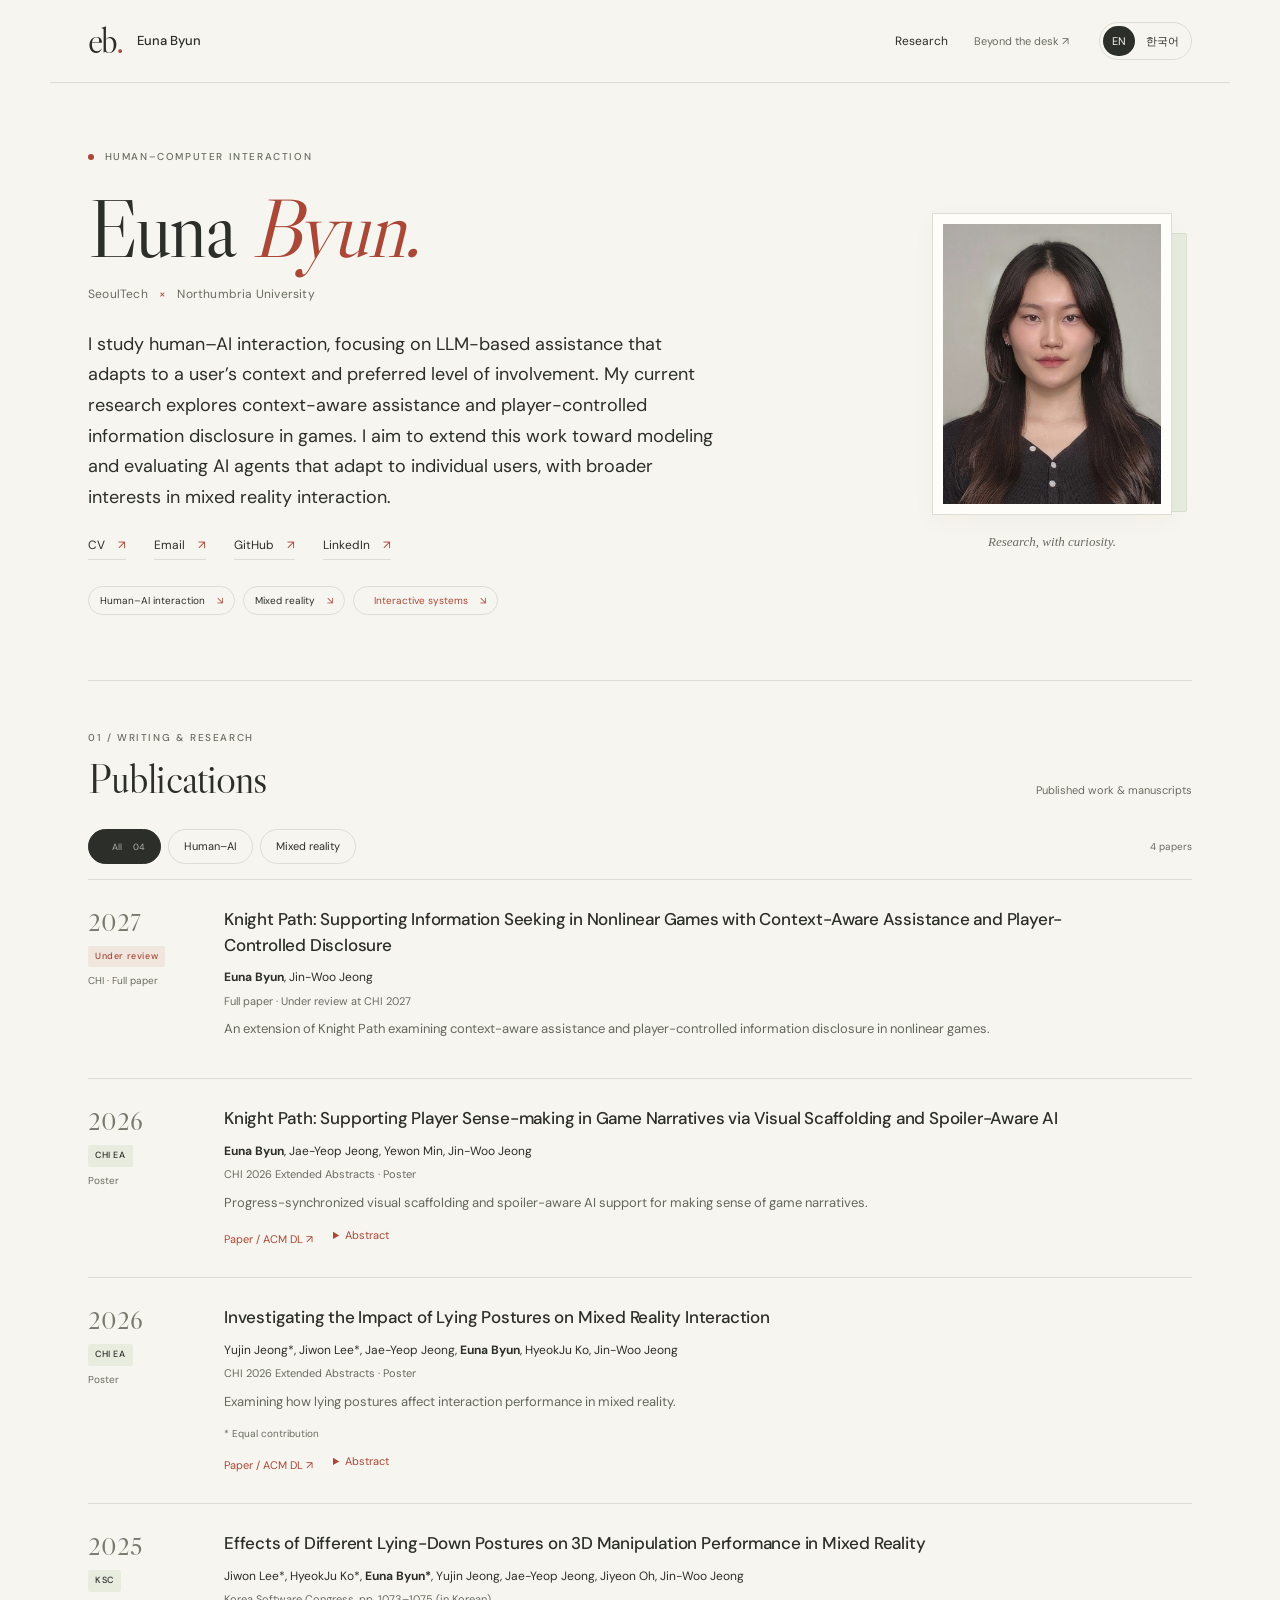
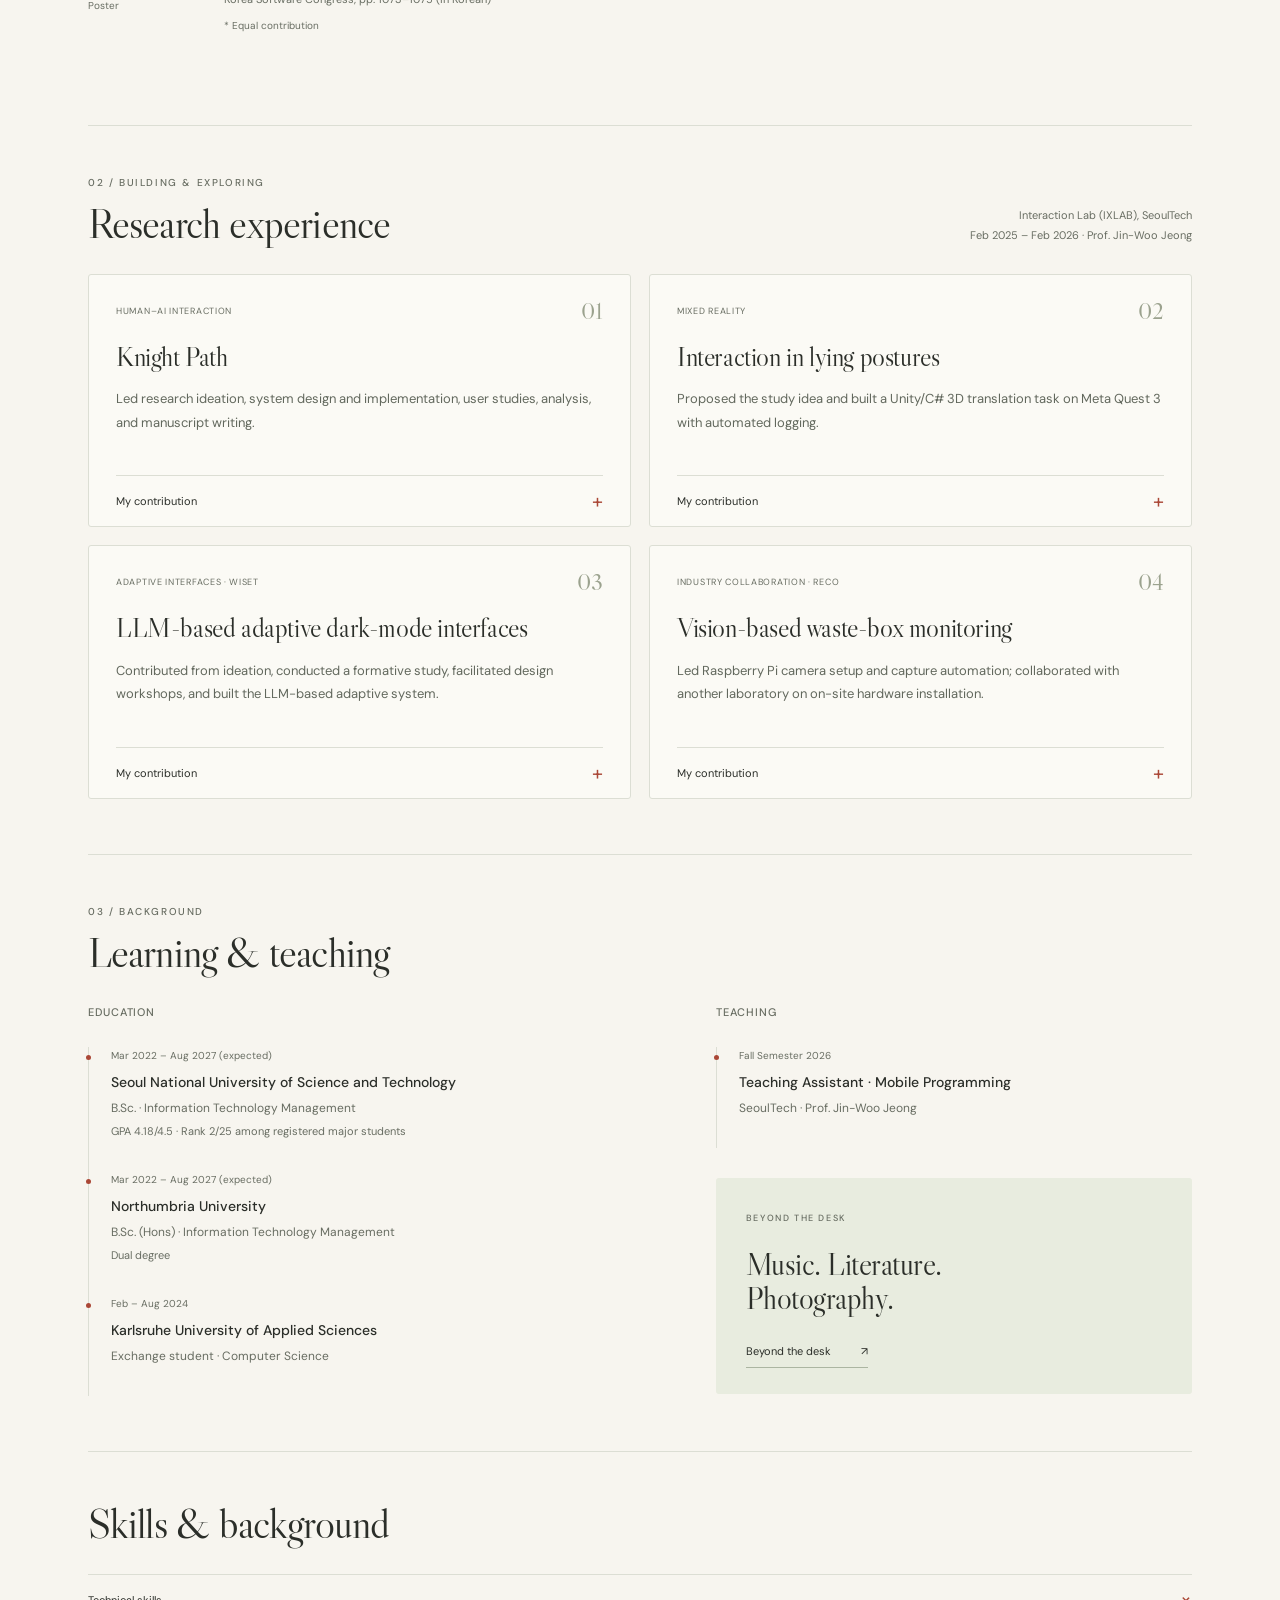
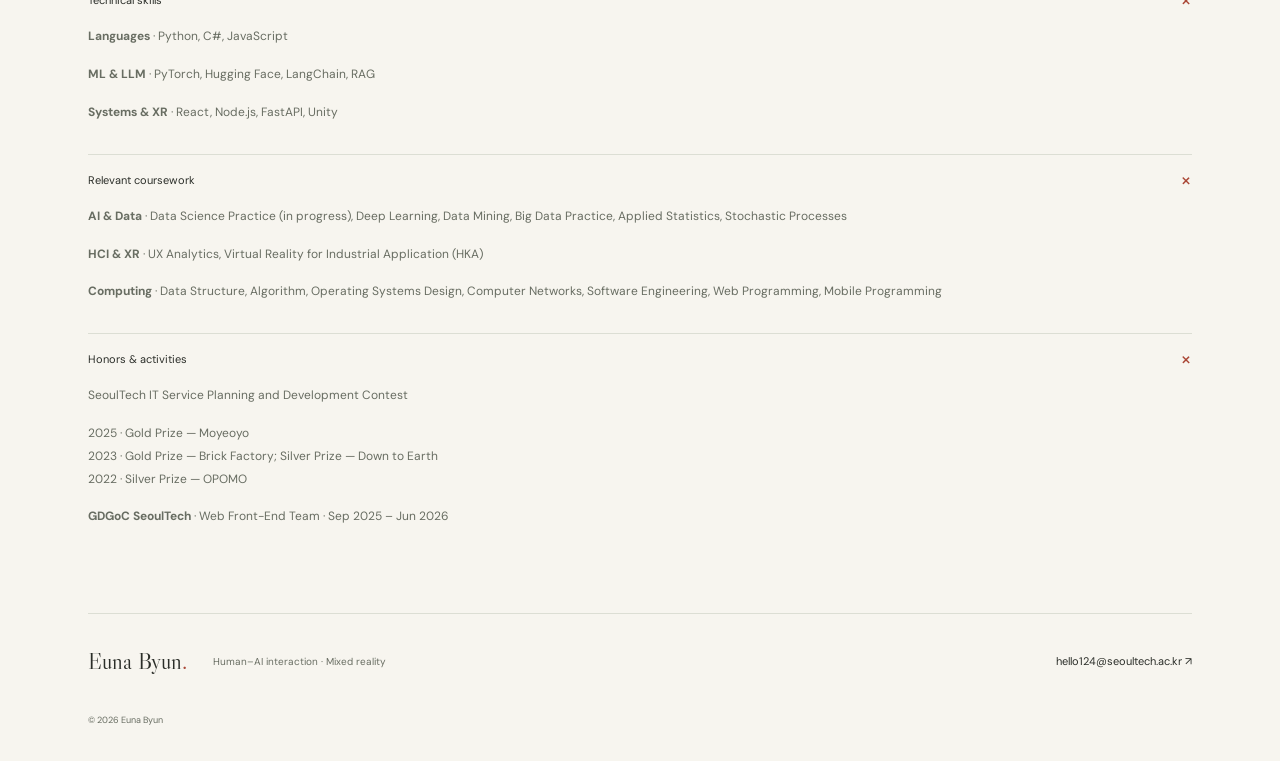
==== commit b9bb5b8d: "Remove CV from navigation and retain profile link" ====
--- a/index.html
+++ b/index.html
@@ -1 +1 @@
-<!doctype html><html lang="en"><head><meta charset="utf-8"><meta name="viewport" content="width=device-width,initial-scale=1"><title>Euna Byun | Research & Portfolio</title><meta name="description" content="Euna Byun’s research portfolio: human–AI interaction, mixed reality, publications, and interactive systems."><link rel="stylesheet" href="research.css"></head><body><a class="skip" href="#main">Skip to content</a><div class="reading-progress" aria-hidden="true"></div><header><a class="brand" href="index.html"><span class="brand-mark">eb<span>.</span></span><span>Euna Byun</span></a><nav aria-label="Main navigation"><a href="https://docs.google.com/document/d/10apxZ-0LysYvdw2kMFzKjS67fbBKk2ui86XGeOh1lrc/edit?usp=sharing" target="_blank" rel="noopener" aria-label="CV">CV <span aria-hidden="true">↗</span></a><a href="index.html#publications"><span lang="en">Research</span><span lang="ko">연구</span></a><a class="personal-nav" href="personal.html"><span lang="en">Beyond the desk</span><span lang="ko">연구 밖의 나</span> <span class="arrow">↗</span></a></nav><div class="languages" role="group" aria-label="Language"><button data-language="en" aria-pressed="true">EN</button><button data-language="ko" aria-pressed="false">한국어</button></div></header><main id="main"><section class="hero" id="about"><div class="hero-copy"><p class="eyebrow"><span class="tiny-dot"></span> <span lang="en">Human–computer interaction</span><span lang="ko">인간–컴퓨터 상호작용</span></p><h1><span lang="en">Euna <em>Byun.</em></span><span lang="ko">변은아<span class="accent">.</span></span></h1><p class="hero-affiliation">SeoulTech <span>×</span> Northumbria University</p><p class="hero-intro"><span lang="en">I study human–AI interaction, focusing on LLM-based assistance that adapts to a user’s context and preferred level of involvement. My current research explores context-aware assistance and player-controlled information disclosure in games. I aim to extend this work toward modeling and evaluating AI agents that adapt to individual users, with broader interests in mixed reality interaction.</span><span lang="ko">사용자의 맥락과 선호하는 개입 수준에 맞추는 LLM 기반 지원을 중심으로 인간–AI 상호작용을 연구합니다. 현재는 게임에서의 맥락 기반 지원과 플레이어가 통제하는 정보 공개를 탐구하고 있습니다. 이를 개인에게 적응하는 AI 에이전트의 모델링과 평가로 확장하고자 하며, 혼합현실 상호작용에도 관심을 두고 있습니다.</span></p><div class="links"><a href="https://docs.google.com/document/d/10apxZ-0LysYvdw2kMFzKjS67fbBKk2ui86XGeOh1lrc/edit?usp=sharing" target="_blank" rel="noopener" aria-label="CV">CV <span aria-hidden="true">↗</span></a><a href="mailto:hello124@seoultech.ac.kr">Email <span>↗</span></a><a href="https://github.com/TPRPT" target="_blank" rel="noopener">GitHub <span>↗</span></a><a href="https://www.linkedin.com/in/pinia124" target="_blank" rel="noopener">LinkedIn <span>↗</span></a></div><div class="interest-chips" aria-label="Explore research interests"><button data-shortcut="ai">Human–AI interaction <span>↘</span></button><button data-shortcut="xr">Mixed reality <span>↘</span></button><a href="#experience"><span lang="en">Interactive systems</span><span lang="ko">인터랙티브 시스템</span> <span>↘</span></a></div></div><div class="portrait-wrap"><div class="portrait-paper"><img class="portrait" src="portrait.jpg" width="210" height="280" alt="Euna Byun / 변은아"></div><p class="portrait-caption"><span lang="en">Research, with curiosity.</span><span lang="ko">호기심에서 시작하는 연구.</span></p></div></section><section class="publications-section" id="publications"><div class="section-head"><div><p class="eyebrow">01 / <span lang="en">Writing & research</span><span lang="ko">논문</span></p><h2><span lang="en">Publications</span><span lang="ko">출판 논문</span></h2></div><p class="section-aside"><span lang="en">Published work & manuscripts</span><span lang="ko">게재 논문과 심사 중 원고</span></p></div><div class="filter-bar"><div class="filters" role="group" aria-label="Filter publications"><button class="active" data-filter="all" aria-pressed="true"><span lang="en">All</span><span lang="ko">전체</span> <span>04</span></button><button data-filter="ai" aria-pressed="false">Human–AI</button><button data-filter="xr" aria-pressed="false">Mixed reality</button></div><span class="filter-count" aria-live="polite"><span id="pub-count">4</span> <span lang="en">papers</span><span lang="ko">편</span></span></div><div class="publication-list"><article class="publication" data-category="ai" id="knight-path-2027"><div class="publication-meta"><span class="pub-year">2027</span><span class="status reviewing"><span lang="en">Under review</span><span lang="ko">심사 중</span></span><span class="pub-type">CHI · Full paper</span></div><div class="publication-body"><h3>Knight Path: Supporting Information Seeking in Nonlinear Games with Context-Aware Assistance and Player-Controlled Disclosure</h3><p class="authors"><strong>Euna Byun</strong>, Jin-Woo Jeong</p><p class="pub-venue"><span lang="en">Full paper · Under review at CHI 2027</span><span lang="ko">Full Paper · CHI 2027 심사 중</span></p><p class="description"><span lang="en">An extension of Knight Path examining context-aware assistance and player-controlled information disclosure in nonlinear games.</span><span lang="ko">비선형 게임에서 맥락 기반 지원과 플레이어의 정보 공개 통제를 탐구한 Knight Path 후속 연구.</span></p></div></article><article class="publication" data-category="ai" id="knight-path"><div class="publication-meta"><span class="pub-year">2026</span><span class="status">CHI EA</span><span class="pub-type">Poster</span></div><div class="publication-body"><h3><a href="https://doi.org/10.1145/3772363.3798468" rel="noopener" target="_blank">Knight Path: Supporting Player Sense-making in Game Narratives via Visual Scaffolding and Spoiler-Aware AI</a></h3><p class="authors"><strong>Euna Byun</strong>, Jae-Yeop Jeong, Yewon Min, Jin-Woo Jeong</p><p class="pub-venue">CHI 2026 Extended Abstracts · Poster</p><p class="description"><span lang="en">Progress-synchronized visual scaffolding and spoiler-aware AI support for making sense of game narratives.</span><span lang="ko">게임 진행 상황에 연동되는 시각적 구조화와 스포일러를 고려한 AI 지원을 통해 게임 서사 이해를 돕는 시스템.</span></p><a class="paper-link" href="https://doi.org/10.1145/3772363.3798468" rel="noopener" target="_blank"><span lang="en">Paper / ACM DL ↗</span><span lang="ko">논문 / ACM DL ↗</span></a><details class="abstract"><summary><span lang="en">Abstract</span><span lang="ko">초록 (영문 원문)</span></summary><p>Fragmented narrative delivery in games often causes cognitive gaps, while external resources risk spoilers and information overload. We present Knight Path, an adaptive system integrating structural visual scaffolding with on-demand, spoiler-aware AI guidance. The system combines interactive narrative visualization with a tiered AI assistant synchronized with live gameplay. A user study (N = 18) in a non-linear environment showed significant improvements in search efficiency and contextual clarity while preserving narrative immersion. Knight Path effectively addresses the conflict between seeking assistance and sustaining the joy of discovery by empowering players to manage narrative uncertainty.</p></details></div></article><article class="publication" data-category="xr" id="lying-postures"><div class="publication-meta"><span class="pub-year">2026</span><span class="status">CHI EA</span><span class="pub-type">Poster</span></div><div class="publication-body"><h3><a href="https://doi.org/10.1145/3772363.3798467" rel="noopener" target="_blank">Investigating the Impact of Lying Postures on Mixed Reality Interaction</a></h3><p class="authors">Yujin Jeong*, Jiwon Lee*, Jae-Yeop Jeong, <strong>Euna Byun</strong>, HyeokJu Ko, Jin-Woo Jeong</p><p class="pub-venue">CHI 2026 Extended Abstracts · Poster</p><p class="description"><span lang="en">Examining how lying postures affect interaction performance in mixed reality.</span><span lang="ko">누운 자세가 혼합현실 환경의 상호작용 수행에 미치는 영향을 분석한 연구.</span></p><p class="equal"><span lang="en">* Equal contribution</span><span lang="ko">* 공동 제1저자</span></p><a class="paper-link" href="https://doi.org/10.1145/3772363.3798467" rel="noopener" target="_blank"><span lang="en">Paper / ACM DL ↗</span><span lang="ko">논문 / ACM DL ↗</span></a><details class="abstract"><summary><span lang="en">Abstract</span><span lang="ko">초록 (영문 원문)</span></summary><p>As MR head-mounted displays integrate into daily life, users increasingly interact while reclining, yet how lying positions affect interaction performance and task load remains underexplored. We conducted a user study (N=18) evaluating 3D manipulation and pointing tasks across supine, left-lateral, and right-lateral postures. Results reveal significant differences in performance and comfort across lying positions, demonstrating the necessity of posture-adaptive interfaces for consistent usability in recumbent MR interaction.</p></details></div></article><article class="publication" data-category="xr" id="ksc-2025"><div class="publication-meta"><span class="pub-year">2025</span><span class="status">KSC</span><span class="pub-type">Poster</span></div><div class="publication-body"><h3>Effects of Different Lying-Down Postures on 3D Manipulation Performance in Mixed Reality</h3><p class="authors">Jiwon Lee*, HyeokJu Ko*, <strong>Euna Byun*</strong>, Yujin Jeong, Jae-Yeop Jeong, Jiyeon Oh, Jin-Woo Jeong</p><p class="pub-venue"><span lang="en">Korea Software Congress, pp. 1073–1075 (in Korean)</span><span lang="ko">한국소프트웨어종합학술대회, pp. 1073–1075 (국문)</span></p><p class="equal"><span lang="en">* Equal contribution</span><span lang="ko">* 공동 제1저자</span></p></div></article></div></section><section id="experience"><div class="section-head"><div><p class="eyebrow">02 / <span lang="en">Building & exploring</span><span lang="ko">연구 경험</span></p><h2><span lang="en">Research experience</span><span lang="ko">연구 경험</span></h2></div><p class="section-aside">Interaction Lab (IXLAB), SeoulTech<br>Feb 2025 – Feb 2026 · Prof. Jin-Woo Jeong</p></div><div class="research-grid"><article class="research-card" data-kind="ai"><div class="card-top"><span class="category-label">Human–AI interaction</span><span class="card-number">01</span></div><h3><span lang="en">Knight Path</span><span lang="ko">Knight Path</span></h3><p><span lang="en">Led research ideation, system design and implementation, user studies, analysis, and manuscript writing.</span><span lang="ko">연구 기획, 시스템 설계·구현, 사용자 연구, 분석 및 논문 작성을 주도했습니다.</span></p><details class="contribution"><summary><span lang="en">My contribution</span><span lang="ko">기여 자세히</span><span class="toggle-sign" aria-hidden="true">+</span></summary><div class="detail-content"><p><span lang="en">Built a Hollow Knight support system combining a progress-synchronized narrative mind map, an LLM assistant using game context and screenshots, hybrid wiki retrieval (bge-m3 + BM25) and Gemini, and player-controlled disclosure settings.</span><span lang="ko">Hollow Knight의 진행 상황에 연동되는 서사 마인드맵, 게임 맥락과 스크린샷을 활용하는 LLM 도우미, 하이브리드 위키 검색(bge-m3 + BM25)과 Gemini, 플레이어가 통제하는 정보 공개 설정을 결합했습니다.</span></p><p><span lang="en">Ran a between-subjects study with 52 novice players and evaluations with 6 experienced players and 4 industry professionals. Continued after February 2026 through the CHI 2027 submission.</span><span lang="ko">초보 플레이어 52명을 대상으로 집단 간 연구를 진행하고 숙련 플레이어 6명 및 업계 전문가 4명의 평가를 수행했습니다. 2026년 2월 이후에도 CHI 2027 제출까지 연구를 이어갔습니다.</span></p></div></details></article><article class="research-card" data-kind="xr"><div class="card-top"><span class="category-label">Mixed reality</span><span class="card-number">02</span></div><h3><span lang="en">Interaction in lying postures</span><span lang="ko">누운 자세에서의 상호작용</span></h3><p><span lang="en">Proposed the study idea and built a Unity/C# 3D translation task on Meta Quest 3 with automated logging.</span><span lang="ko">연구 아이디어를 제안하고 Meta Quest 3에서 자동 로깅을 지원하는 Unity/C# 3D 이동 과제를 구현했습니다.</span></p><details class="contribution"><summary><span lang="en">My contribution</span><span lang="ko">기여 자세히</span><span class="toggle-sign" aria-hidden="true">+</span></summary><div class="detail-content"><p><span lang="en">Logged task time, hand and head movement, and task success. Ran a within-subjects study with 24 participants comparing supine, left, and right lying postures across rotation, translation, and pointing tasks.</span><span lang="ko">과제 시간, 손과 머리의 움직임, 과제 성공 여부를 기록했습니다. 참가자 24명을 대상으로 바로 눕기·왼쪽·오른쪽 눕기 자세에서 회전·이동·포인팅 과제를 비교하는 집단 내 연구를 수행했습니다.</span></p><p><span lang="en">Analyzed the data and identified posture-specific compensatory movements as cues for posture-aware MR interfaces.</span><span lang="ko">데이터를 분석하고 자세별 보상 움직임을 자세 인식형 MR 인터페이스를 위한 단서로 도출했습니다.</span></p></div></details></article><article class="research-card" data-kind="ui"><div class="card-top"><span class="category-label">Adaptive interfaces · WISET</span><span class="card-number">03</span></div><h3><span lang="en">LLM-based adaptive dark-mode interfaces</span><span lang="ko">LLM 기반 적응형 다크모드 인터페이스</span></h3><p><span lang="en">Contributed from ideation, conducted a formative study, facilitated design workshops, and built the LLM-based adaptive system.</span><span lang="ko">아이디어 구상부터 참여해 formative study와 디자인 워크숍을 진행하고 LLM 기반 적응형 시스템을 구현했습니다.</span></p><details class="contribution"><summary><span lang="en">My contribution</span><span lang="ko">기여 자세히</span><span class="toggle-sign" aria-hidden="true">+</span></summary><div class="detail-content"><p><span lang="en">Conducted a formative study with 18 participants adjusting brightness, contrast, and dark mode in an MR browser under bright and dark lighting, followed by interviews.</span><span lang="ko">참가자 18명이 밝고 어두운 조명에서 MR 브라우저의 밝기·대비·다크모드를 조정하는 formative study와 후속 인터뷰를 진행했습니다.</span></p><p><span lang="en">Facilitated a two-round Figma workshop with 6 participants, using passthrough MR tutorials built from Meta XR SDK samples.</span><span lang="ko">Meta XR SDK 샘플 기반 패스스루 MR 튜토리얼을 활용해 참가자 6명과 두 차례 Figma 디자인 워크숍을 진행했습니다.</span></p><p><span lang="en">Built a JavaScript web extension for color-theme adjustment, a FastAPI backend, and a Unity MR app on Meta Quest 3 with speech and hand input.</span><span lang="ko">색상 테마 조정을 위한 JavaScript 웹 확장, FastAPI 백엔드, 음성·손 입력을 지원하는 Meta Quest 3용 Unity MR 앱을 구현했습니다.</span></p></div></details></article><article class="research-card" data-kind="industry"><div class="card-top"><span class="category-label">Industry collaboration · RECO</span><span class="card-number">04</span></div><h3><span lang="en">Vision-based waste-box monitoring</span><span lang="ko">비전 기반 폐기물 수거함 모니터링</span></h3><p><span lang="en">Led Raspberry Pi camera setup and capture automation; collaborated with another laboratory on on-site hardware installation.</span><span lang="ko">Raspberry Pi 카메라 설치와 촬영 자동화를 주도하고 다른 연구실과 현장 하드웨어 설치에 협업했습니다.</span></p><details class="contribution"><summary><span lang="en">My contribution</span><span lang="ko">기여 자세히</span><span class="toggle-sign" aria-hidden="true">+</span></summary><div class="detail-content"><p><span lang="en">Implemented a Python/OpenCV pipeline for motion detection, event-clip extraction, CSV reports, and diagnostic charts.</span><span lang="ko">움직임 감지, 이벤트 클립 추출, CSV 보고서 및 진단 차트를 위한 Python/OpenCV 파이프라인을 구현했습니다.</span></p></div></details></article></div></section><section class="background-section" id="background"><div class="section-head"><div><p class="eyebrow">03 / <span lang="en">Background</span><span lang="ko">학력과 교육 경험</span></p><h2><span lang="en">Learning & teaching</span><span lang="ko">학력과 교육 경험</span></h2></div></div><div class="background-grid"><div><h3 class="column-label"><span lang="en">Education</span><span lang="ko">학력</span></h3><div class="timeline-item"><span class="date"><span lang="en">Mar 2022 – Aug 2027 (expected)</span><span lang="ko">2022.03 – 2027.08 (졸업 예정)</span></span><h4>Seoul National University of Science and Technology</h4><p>B.Sc. · Information Technology Management</p><p class="small">GPA 4.18/4.5 · <span lang="en">Rank 2/25 among registered major students</span><span lang="ko">석차 2/25 (전공 등록 학생 기준)</span></p></div><div class="timeline-item"><span class="date"><span lang="en">Mar 2022 – Aug 2027 (expected)</span><span lang="ko">2022.03 – 2027.08 (졸업 예정)</span></span><h4>Northumbria University</h4><p>B.Sc. (Hons) · Information Technology Management</p><p class="small"><span lang="en">Dual degree</span><span lang="ko">복수학위</span></p></div><div class="timeline-item"><span class="date">Feb – Aug 2024</span><h4>Karlsruhe University of Applied Sciences</h4><p><span lang="en">Exchange student · Computer Science</span><span lang="ko">교환학생 · Computer Science</span></p></div></div><div><h3 class="column-label"><span lang="en">Teaching</span><span lang="ko">교육 경험</span></h3><div class="timeline-item"><span class="date"><span lang="en">Fall Semester 2026</span><span lang="ko">2026학년도 2학기</span></span><h4><span lang="en">Teaching Assistant</span><span lang="ko">조교</span> · Mobile Programming</h4><p>SeoulTech · Prof. Jin-Woo Jeong</p></div><div class="beyond-note"><span class="eyebrow"><span lang="en">Beyond the desk</span><span lang="ko">연구 밖에서는</span></span><h3><span lang="en">Music. Literature.<br>Photography.</span><span lang="ko">음악, 문학,<br>그리고 사진.</span></h3><a class="text-link" href="personal.html"><span lang="en">Beyond the desk</span><span lang="ko">연구 밖의 나</span> <span>↗</span></a></div></div></div></section><section id="additional-background"><div class="section-head"><h2><span lang="en">Skills & background</span><span lang="ko">기술 및 활동</span></h2></div><details class="contribution" open><summary><span lang="en">Technical skills</span><span lang="ko">기술</span><span class="toggle-sign" aria-hidden="true">+</span></summary><div class="detail-content"><p><strong>Languages</strong> · Python, C#, JavaScript</p><p><strong>ML &amp; LLM</strong> · PyTorch, Hugging Face, LangChain, RAG</p><p><strong>Systems &amp; XR</strong> · React, Node.js, FastAPI, Unity</p></div></details><details class="contribution" open><summary><span lang="en">Relevant coursework</span><span lang="ko">주요 수강 과목</span><span class="toggle-sign" aria-hidden="true">+</span></summary><div class="detail-content"><p><strong>AI &amp; Data</strong> · <span lang="en">Data Science Practice (in progress)</span><span lang="ko">Data Science Practice (수강 중)</span>, Deep Learning, Data Mining, Big Data Practice, Applied Statistics, Stochastic Processes</p><p><strong>HCI &amp; XR</strong> · UX Analytics, Virtual Reality for Industrial Application (HKA)</p><p><strong>Computing</strong> · Data Structure, Algorithm, Operating Systems Design, Computer Networks, Software Engineering, Web Programming, Mobile Programming</p></div></details><details class="contribution" open><summary><span lang="en">Honors & activities</span><span lang="ko">수상 및 활동</span><span class="toggle-sign" aria-hidden="true">+</span></summary><div class="detail-content"><p><span lang="en">SeoulTech IT Service Planning and Development Contest</span><span lang="ko">서울과학기술대학교 IT 서비스 기획 및 개발 경진대회</span></p><p>2025 · <span lang="en">Gold Prize — Moyeoyo</span><span lang="ko">금상 — 모여요</span><br>2023 · <span lang="en">Gold Prize — Brick Factory; Silver Prize — Down to Earth</span><span lang="ko">금상 — Brick Factory; 은상 — Down to Earth</span><br>2022 · <span lang="en">Silver Prize — OPOMO</span><span lang="ko">은상 — OPOMO</span></p><p><strong>GDGoC SeoulTech</strong> · <span lang="en">Web Front-End Team · Sep 2025 – Jun 2026</span><span lang="ko">웹 프론트엔드 팀 · 2025.09 – 2026.06</span></p></div></details></section><footer><a class="footer-name" href="index.html">Euna Byun<span>.</span></a><p><span lang="en">Human–AI interaction · Mixed reality</span><span lang="ko">인간–AI 상호작용 · 혼합현실</span></p><a href="mailto:hello124@seoultech.ac.kr">hello124@seoultech.ac.kr ↗</a><span class="copyright">© 2026 Euna Byun</span></footer></main><script src="script.js"></script></body></html>+<!doctype html><html lang="en"><head><meta charset="utf-8"><meta name="viewport" content="width=device-width,initial-scale=1"><title>Euna Byun | Research & Portfolio</title><meta name="description" content="Euna Byun’s research portfolio: human–AI interaction, mixed reality, publications, and interactive systems."><link rel="stylesheet" href="research.css"></head><body><a class="skip" href="#main">Skip to content</a><div class="reading-progress" aria-hidden="true"></div><header><a class="brand" href="index.html"><span class="brand-mark">eb<span>.</span></span><span>Euna Byun</span></a><nav aria-label="Main navigation"><a href="index.html#publications"><span lang="en">Research</span><span lang="ko">연구</span></a><a class="personal-nav" href="personal.html"><span lang="en">Beyond the desk</span><span lang="ko">연구 밖의 나</span> <span class="arrow">↗</span></a></nav><div class="languages" role="group" aria-label="Language"><button data-language="en" aria-pressed="true">EN</button><button data-language="ko" aria-pressed="false">한국어</button></div></header><main id="main"><section class="hero" id="about"><div class="hero-copy"><p class="eyebrow"><span class="tiny-dot"></span> <span lang="en">Human–computer interaction</span><span lang="ko">인간–컴퓨터 상호작용</span></p><h1><span lang="en">Euna <em>Byun.</em></span><span lang="ko">변은아<span class="accent">.</span></span></h1><p class="hero-affiliation">SeoulTech <span>×</span> Northumbria University</p><p class="hero-intro"><span lang="en">I study human–AI interaction, focusing on LLM-based assistance that adapts to a user’s context and preferred level of involvement. My current research explores context-aware assistance and player-controlled information disclosure in games. I aim to extend this work toward modeling and evaluating AI agents that adapt to individual users, with broader interests in mixed reality interaction.</span><span lang="ko">사용자의 맥락과 선호하는 개입 수준에 맞추는 LLM 기반 지원을 중심으로 인간–AI 상호작용을 연구합니다. 현재는 게임에서의 맥락 기반 지원과 플레이어가 통제하는 정보 공개를 탐구하고 있습니다. 이를 개인에게 적응하는 AI 에이전트의 모델링과 평가로 확장하고자 하며, 혼합현실 상호작용에도 관심을 두고 있습니다.</span></p><div class="links"><a href="https://docs.google.com/document/d/10apxZ-0LysYvdw2kMFzKjS67fbBKk2ui86XGeOh1lrc/edit?usp=sharing" target="_blank" rel="noopener" aria-label="CV">CV <span aria-hidden="true">↗</span></a><a href="mailto:hello124@seoultech.ac.kr">Email <span>↗</span></a><a href="https://github.com/TPRPT" target="_blank" rel="noopener">GitHub <span>↗</span></a><a href="https://www.linkedin.com/in/pinia124" target="_blank" rel="noopener">LinkedIn <span>↗</span></a></div><div class="interest-chips" aria-label="Explore research interests"><button data-shortcut="ai">Human–AI interaction <span>↘</span></button><button data-shortcut="xr">Mixed reality <span>↘</span></button><a href="#experience"><span lang="en">Interactive systems</span><span lang="ko">인터랙티브 시스템</span> <span>↘</span></a></div></div><div class="portrait-wrap"><div class="portrait-paper"><img class="portrait" src="portrait.jpg" width="210" height="280" alt="Euna Byun / 변은아"></div><p class="portrait-caption"><span lang="en">Research, with curiosity.</span><span lang="ko">호기심에서 시작하는 연구.</span></p></div></section><section class="publications-section" id="publications"><div class="section-head"><div><p class="eyebrow">01 / <span lang="en">Writing & research</span><span lang="ko">논문</span></p><h2><span lang="en">Publications</span><span lang="ko">출판 논문</span></h2></div><p class="section-aside"><span lang="en">Published work & manuscripts</span><span lang="ko">게재 논문과 심사 중 원고</span></p></div><div class="filter-bar"><div class="filters" role="group" aria-label="Filter publications"><button class="active" data-filter="all" aria-pressed="true"><span lang="en">All</span><span lang="ko">전체</span> <span>04</span></button><button data-filter="ai" aria-pressed="false">Human–AI</button><button data-filter="xr" aria-pressed="false">Mixed reality</button></div><span class="filter-count" aria-live="polite"><span id="pub-count">4</span> <span lang="en">papers</span><span lang="ko">편</span></span></div><div class="publication-list"><article class="publication" data-category="ai" id="knight-path-2027"><div class="publication-meta"><span class="pub-year">2027</span><span class="status reviewing"><span lang="en">Under review</span><span lang="ko">심사 중</span></span><span class="pub-type">CHI · Full paper</span></div><div class="publication-body"><h3>Knight Path: Supporting Information Seeking in Nonlinear Games with Context-Aware Assistance and Player-Controlled Disclosure</h3><p class="authors"><strong>Euna Byun</strong>, Jin-Woo Jeong</p><p class="pub-venue"><span lang="en">Full paper · Under review at CHI 2027</span><span lang="ko">Full Paper · CHI 2027 심사 중</span></p><p class="description"><span lang="en">An extension of Knight Path examining context-aware assistance and player-controlled information disclosure in nonlinear games.</span><span lang="ko">비선형 게임에서 맥락 기반 지원과 플레이어의 정보 공개 통제를 탐구한 Knight Path 후속 연구.</span></p></div></article><article class="publication" data-category="ai" id="knight-path"><div class="publication-meta"><span class="pub-year">2026</span><span class="status">CHI EA</span><span class="pub-type">Poster</span></div><div class="publication-body"><h3><a href="https://doi.org/10.1145/3772363.3798468" rel="noopener" target="_blank">Knight Path: Supporting Player Sense-making in Game Narratives via Visual Scaffolding and Spoiler-Aware AI</a></h3><p class="authors"><strong>Euna Byun</strong>, Jae-Yeop Jeong, Yewon Min, Jin-Woo Jeong</p><p class="pub-venue">CHI 2026 Extended Abstracts · Poster</p><p class="description"><span lang="en">Progress-synchronized visual scaffolding and spoiler-aware AI support for making sense of game narratives.</span><span lang="ko">게임 진행 상황에 연동되는 시각적 구조화와 스포일러를 고려한 AI 지원을 통해 게임 서사 이해를 돕는 시스템.</span></p><a class="paper-link" href="https://doi.org/10.1145/3772363.3798468" rel="noopener" target="_blank"><span lang="en">Paper / ACM DL ↗</span><span lang="ko">논문 / ACM DL ↗</span></a><details class="abstract"><summary><span lang="en">Abstract</span><span lang="ko">초록 (영문 원문)</span></summary><p>Fragmented narrative delivery in games often causes cognitive gaps, while external resources risk spoilers and information overload. We present Knight Path, an adaptive system integrating structural visual scaffolding with on-demand, spoiler-aware AI guidance. The system combines interactive narrative visualization with a tiered AI assistant synchronized with live gameplay. A user study (N = 18) in a non-linear environment showed significant improvements in search efficiency and contextual clarity while preserving narrative immersion. Knight Path effectively addresses the conflict between seeking assistance and sustaining the joy of discovery by empowering players to manage narrative uncertainty.</p></details></div></article><article class="publication" data-category="xr" id="lying-postures"><div class="publication-meta"><span class="pub-year">2026</span><span class="status">CHI EA</span><span class="pub-type">Poster</span></div><div class="publication-body"><h3><a href="https://doi.org/10.1145/3772363.3798467" rel="noopener" target="_blank">Investigating the Impact of Lying Postures on Mixed Reality Interaction</a></h3><p class="authors">Yujin Jeong*, Jiwon Lee*, Jae-Yeop Jeong, <strong>Euna Byun</strong>, HyeokJu Ko, Jin-Woo Jeong</p><p class="pub-venue">CHI 2026 Extended Abstracts · Poster</p><p class="description"><span lang="en">Examining how lying postures affect interaction performance in mixed reality.</span><span lang="ko">누운 자세가 혼합현실 환경의 상호작용 수행에 미치는 영향을 분석한 연구.</span></p><p class="equal"><span lang="en">* Equal contribution</span><span lang="ko">* 공동 제1저자</span></p><a class="paper-link" href="https://doi.org/10.1145/3772363.3798467" rel="noopener" target="_blank"><span lang="en">Paper / ACM DL ↗</span><span lang="ko">논문 / ACM DL ↗</span></a><details class="abstract"><summary><span lang="en">Abstract</span><span lang="ko">초록 (영문 원문)</span></summary><p>As MR head-mounted displays integrate into daily life, users increasingly interact while reclining, yet how lying positions affect interaction performance and task load remains underexplored. We conducted a user study (N=18) evaluating 3D manipulation and pointing tasks across supine, left-lateral, and right-lateral postures. Results reveal significant differences in performance and comfort across lying positions, demonstrating the necessity of posture-adaptive interfaces for consistent usability in recumbent MR interaction.</p></details></div></article><article class="publication" data-category="xr" id="ksc-2025"><div class="publication-meta"><span class="pub-year">2025</span><span class="status">KSC</span><span class="pub-type">Poster</span></div><div class="publication-body"><h3>Effects of Different Lying-Down Postures on 3D Manipulation Performance in Mixed Reality</h3><p class="authors">Jiwon Lee*, HyeokJu Ko*, <strong>Euna Byun*</strong>, Yujin Jeong, Jae-Yeop Jeong, Jiyeon Oh, Jin-Woo Jeong</p><p class="pub-venue"><span lang="en">Korea Software Congress, pp. 1073–1075 (in Korean)</span><span lang="ko">한국소프트웨어종합학술대회, pp. 1073–1075 (국문)</span></p><p class="equal"><span lang="en">* Equal contribution</span><span lang="ko">* 공동 제1저자</span></p></div></article></div></section><section id="experience"><div class="section-head"><div><p class="eyebrow">02 / <span lang="en">Building & exploring</span><span lang="ko">연구 경험</span></p><h2><span lang="en">Research experience</span><span lang="ko">연구 경험</span></h2></div><p class="section-aside">Interaction Lab (IXLAB), SeoulTech<br>Feb 2025 – Feb 2026 · Prof. Jin-Woo Jeong</p></div><div class="research-grid"><article class="research-card" data-kind="ai"><div class="card-top"><span class="category-label">Human–AI interaction</span><span class="card-number">01</span></div><h3><span lang="en">Knight Path</span><span lang="ko">Knight Path</span></h3><p><span lang="en">Led research ideation, system design and implementation, user studies, analysis, and manuscript writing.</span><span lang="ko">연구 기획, 시스템 설계·구현, 사용자 연구, 분석 및 논문 작성을 주도했습니다.</span></p><details class="contribution"><summary><span lang="en">My contribution</span><span lang="ko">기여 자세히</span><span class="toggle-sign" aria-hidden="true">+</span></summary><div class="detail-content"><p><span lang="en">Built a Hollow Knight support system combining a progress-synchronized narrative mind map, an LLM assistant using game context and screenshots, hybrid wiki retrieval (bge-m3 + BM25) and Gemini, and player-controlled disclosure settings.</span><span lang="ko">Hollow Knight의 진행 상황에 연동되는 서사 마인드맵, 게임 맥락과 스크린샷을 활용하는 LLM 도우미, 하이브리드 위키 검색(bge-m3 + BM25)과 Gemini, 플레이어가 통제하는 정보 공개 설정을 결합했습니다.</span></p><p><span lang="en">Ran a between-subjects study with 52 novice players and evaluations with 6 experienced players and 4 industry professionals. Continued after February 2026 through the CHI 2027 submission.</span><span lang="ko">초보 플레이어 52명을 대상으로 집단 간 연구를 진행하고 숙련 플레이어 6명 및 업계 전문가 4명의 평가를 수행했습니다. 2026년 2월 이후에도 CHI 2027 제출까지 연구를 이어갔습니다.</span></p></div></details></article><article class="research-card" data-kind="xr"><div class="card-top"><span class="category-label">Mixed reality</span><span class="card-number">02</span></div><h3><span lang="en">Interaction in lying postures</span><span lang="ko">누운 자세에서의 상호작용</span></h3><p><span lang="en">Proposed the study idea and built a Unity/C# 3D translation task on Meta Quest 3 with automated logging.</span><span lang="ko">연구 아이디어를 제안하고 Meta Quest 3에서 자동 로깅을 지원하는 Unity/C# 3D 이동 과제를 구현했습니다.</span></p><details class="contribution"><summary><span lang="en">My contribution</span><span lang="ko">기여 자세히</span><span class="toggle-sign" aria-hidden="true">+</span></summary><div class="detail-content"><p><span lang="en">Logged task time, hand and head movement, and task success. Ran a within-subjects study with 24 participants comparing supine, left, and right lying postures across rotation, translation, and pointing tasks.</span><span lang="ko">과제 시간, 손과 머리의 움직임, 과제 성공 여부를 기록했습니다. 참가자 24명을 대상으로 바로 눕기·왼쪽·오른쪽 눕기 자세에서 회전·이동·포인팅 과제를 비교하는 집단 내 연구를 수행했습니다.</span></p><p><span lang="en">Analyzed the data and identified posture-specific compensatory movements as cues for posture-aware MR interfaces.</span><span lang="ko">데이터를 분석하고 자세별 보상 움직임을 자세 인식형 MR 인터페이스를 위한 단서로 도출했습니다.</span></p></div></details></article><article class="research-card" data-kind="ui"><div class="card-top"><span class="category-label">Adaptive interfaces · WISET</span><span class="card-number">03</span></div><h3><span lang="en">LLM-based adaptive dark-mode interfaces</span><span lang="ko">LLM 기반 적응형 다크모드 인터페이스</span></h3><p><span lang="en">Contributed from ideation, conducted a formative study, facilitated design workshops, and built the LLM-based adaptive system.</span><span lang="ko">아이디어 구상부터 참여해 formative study와 디자인 워크숍을 진행하고 LLM 기반 적응형 시스템을 구현했습니다.</span></p><details class="contribution"><summary><span lang="en">My contribution</span><span lang="ko">기여 자세히</span><span class="toggle-sign" aria-hidden="true">+</span></summary><div class="detail-content"><p><span lang="en">Conducted a formative study with 18 participants adjusting brightness, contrast, and dark mode in an MR browser under bright and dark lighting, followed by interviews.</span><span lang="ko">참가자 18명이 밝고 어두운 조명에서 MR 브라우저의 밝기·대비·다크모드를 조정하는 formative study와 후속 인터뷰를 진행했습니다.</span></p><p><span lang="en">Facilitated a two-round Figma workshop with 6 participants, using passthrough MR tutorials built from Meta XR SDK samples.</span><span lang="ko">Meta XR SDK 샘플 기반 패스스루 MR 튜토리얼을 활용해 참가자 6명과 두 차례 Figma 디자인 워크숍을 진행했습니다.</span></p><p><span lang="en">Built a JavaScript web extension for color-theme adjustment, a FastAPI backend, and a Unity MR app on Meta Quest 3 with speech and hand input.</span><span lang="ko">색상 테마 조정을 위한 JavaScript 웹 확장, FastAPI 백엔드, 음성·손 입력을 지원하는 Meta Quest 3용 Unity MR 앱을 구현했습니다.</span></p></div></details></article><article class="research-card" data-kind="industry"><div class="card-top"><span class="category-label">Industry collaboration · RECO</span><span class="card-number">04</span></div><h3><span lang="en">Vision-based waste-box monitoring</span><span lang="ko">비전 기반 폐기물 수거함 모니터링</span></h3><p><span lang="en">Led Raspberry Pi camera setup and capture automation; collaborated with another laboratory on on-site hardware installation.</span><span lang="ko">Raspberry Pi 카메라 설치와 촬영 자동화를 주도하고 다른 연구실과 현장 하드웨어 설치에 협업했습니다.</span></p><details class="contribution"><summary><span lang="en">My contribution</span><span lang="ko">기여 자세히</span><span class="toggle-sign" aria-hidden="true">+</span></summary><div class="detail-content"><p><span lang="en">Implemented a Python/OpenCV pipeline for motion detection, event-clip extraction, CSV reports, and diagnostic charts.</span><span lang="ko">움직임 감지, 이벤트 클립 추출, CSV 보고서 및 진단 차트를 위한 Python/OpenCV 파이프라인을 구현했습니다.</span></p></div></details></article></div></section><section class="background-section" id="background"><div class="section-head"><div><p class="eyebrow">03 / <span lang="en">Background</span><span lang="ko">학력과 교육 경험</span></p><h2><span lang="en">Learning & teaching</span><span lang="ko">학력과 교육 경험</span></h2></div></div><div class="background-grid"><div><h3 class="column-label"><span lang="en">Education</span><span lang="ko">학력</span></h3><div class="timeline-item"><span class="date"><span lang="en">Mar 2022 – Aug 2027 (expected)</span><span lang="ko">2022.03 – 2027.08 (졸업 예정)</span></span><h4>Seoul National University of Science and Technology</h4><p>B.Sc. · Information Technology Management</p><p class="small">GPA 4.18/4.5 · <span lang="en">Rank 2/25 among registered major students</span><span lang="ko">석차 2/25 (전공 등록 학생 기준)</span></p></div><div class="timeline-item"><span class="date"><span lang="en">Mar 2022 – Aug 2027 (expected)</span><span lang="ko">2022.03 – 2027.08 (졸업 예정)</span></span><h4>Northumbria University</h4><p>B.Sc. (Hons) · Information Technology Management</p><p class="small"><span lang="en">Dual degree</span><span lang="ko">복수학위</span></p></div><div class="timeline-item"><span class="date">Feb – Aug 2024</span><h4>Karlsruhe University of Applied Sciences</h4><p><span lang="en">Exchange student · Computer Science</span><span lang="ko">교환학생 · Computer Science</span></p></div></div><div><h3 class="column-label"><span lang="en">Teaching</span><span lang="ko">교육 경험</span></h3><div class="timeline-item"><span class="date"><span lang="en">Fall Semester 2026</span><span lang="ko">2026학년도 2학기</span></span><h4><span lang="en">Teaching Assistant</span><span lang="ko">조교</span> · Mobile Programming</h4><p>SeoulTech · Prof. Jin-Woo Jeong</p></div><div class="beyond-note"><span class="eyebrow"><span lang="en">Beyond the desk</span><span lang="ko">연구 밖에서는</span></span><h3><span lang="en">Music. Literature.<br>Photography.</span><span lang="ko">음악, 문학,<br>그리고 사진.</span></h3><a class="text-link" href="personal.html"><span lang="en">Beyond the desk</span><span lang="ko">연구 밖의 나</span> <span>↗</span></a></div></div></div></section><section id="additional-background"><div class="section-head"><h2><span lang="en">Skills & background</span><span lang="ko">기술 및 활동</span></h2></div><details class="contribution" open><summary><span lang="en">Technical skills</span><span lang="ko">기술</span><span class="toggle-sign" aria-hidden="true">+</span></summary><div class="detail-content"><p><strong>Languages</strong> · Python, C#, JavaScript</p><p><strong>ML &amp; LLM</strong> · PyTorch, Hugging Face, LangChain, RAG</p><p><strong>Systems &amp; XR</strong> · React, Node.js, FastAPI, Unity</p></div></details><details class="contribution" open><summary><span lang="en">Relevant coursework</span><span lang="ko">주요 수강 과목</span><span class="toggle-sign" aria-hidden="true">+</span></summary><div class="detail-content"><p><strong>AI &amp; Data</strong> · <span lang="en">Data Science Practice (in progress)</span><span lang="ko">Data Science Practice (수강 중)</span>, Deep Learning, Data Mining, Big Data Practice, Applied Statistics, Stochastic Processes</p><p><strong>HCI &amp; XR</strong> · UX Analytics, Virtual Reality for Industrial Application (HKA)</p><p><strong>Computing</strong> · Data Structure, Algorithm, Operating Systems Design, Computer Networks, Software Engineering, Web Programming, Mobile Programming</p></div></details><details class="contribution" open><summary><span lang="en">Honors & activities</span><span lang="ko">수상 및 활동</span><span class="toggle-sign" aria-hidden="true">+</span></summary><div class="detail-content"><p><span lang="en">SeoulTech IT Service Planning and Development Contest</span><span lang="ko">서울과학기술대학교 IT 서비스 기획 및 개발 경진대회</span></p><p>2025 · <span lang="en">Gold Prize — Moyeoyo</span><span lang="ko">금상 — 모여요</span><br>2023 · <span lang="en">Gold Prize — Brick Factory; Silver Prize — Down to Earth</span><span lang="ko">금상 — Brick Factory; 은상 — Down to Earth</span><br>2022 · <span lang="en">Silver Prize — OPOMO</span><span lang="ko">은상 — OPOMO</span></p><p><strong>GDGoC SeoulTech</strong> · <span lang="en">Web Front-End Team · Sep 2025 – Jun 2026</span><span lang="ko">웹 프론트엔드 팀 · 2025.09 – 2026.06</span></p></div></details></section><footer><a class="footer-name" href="index.html">Euna Byun<span>.</span></a><p><span lang="en">Human–AI interaction · Mixed reality</span><span lang="ko">인간–AI 상호작용 · 혼합현실</span></p><a href="mailto:hello124@seoultech.ac.kr">hello124@seoultech.ac.kr ↗</a><span class="copyright">© 2026 Euna Byun</span></footer></main><script src="script.js"></script></body></html>
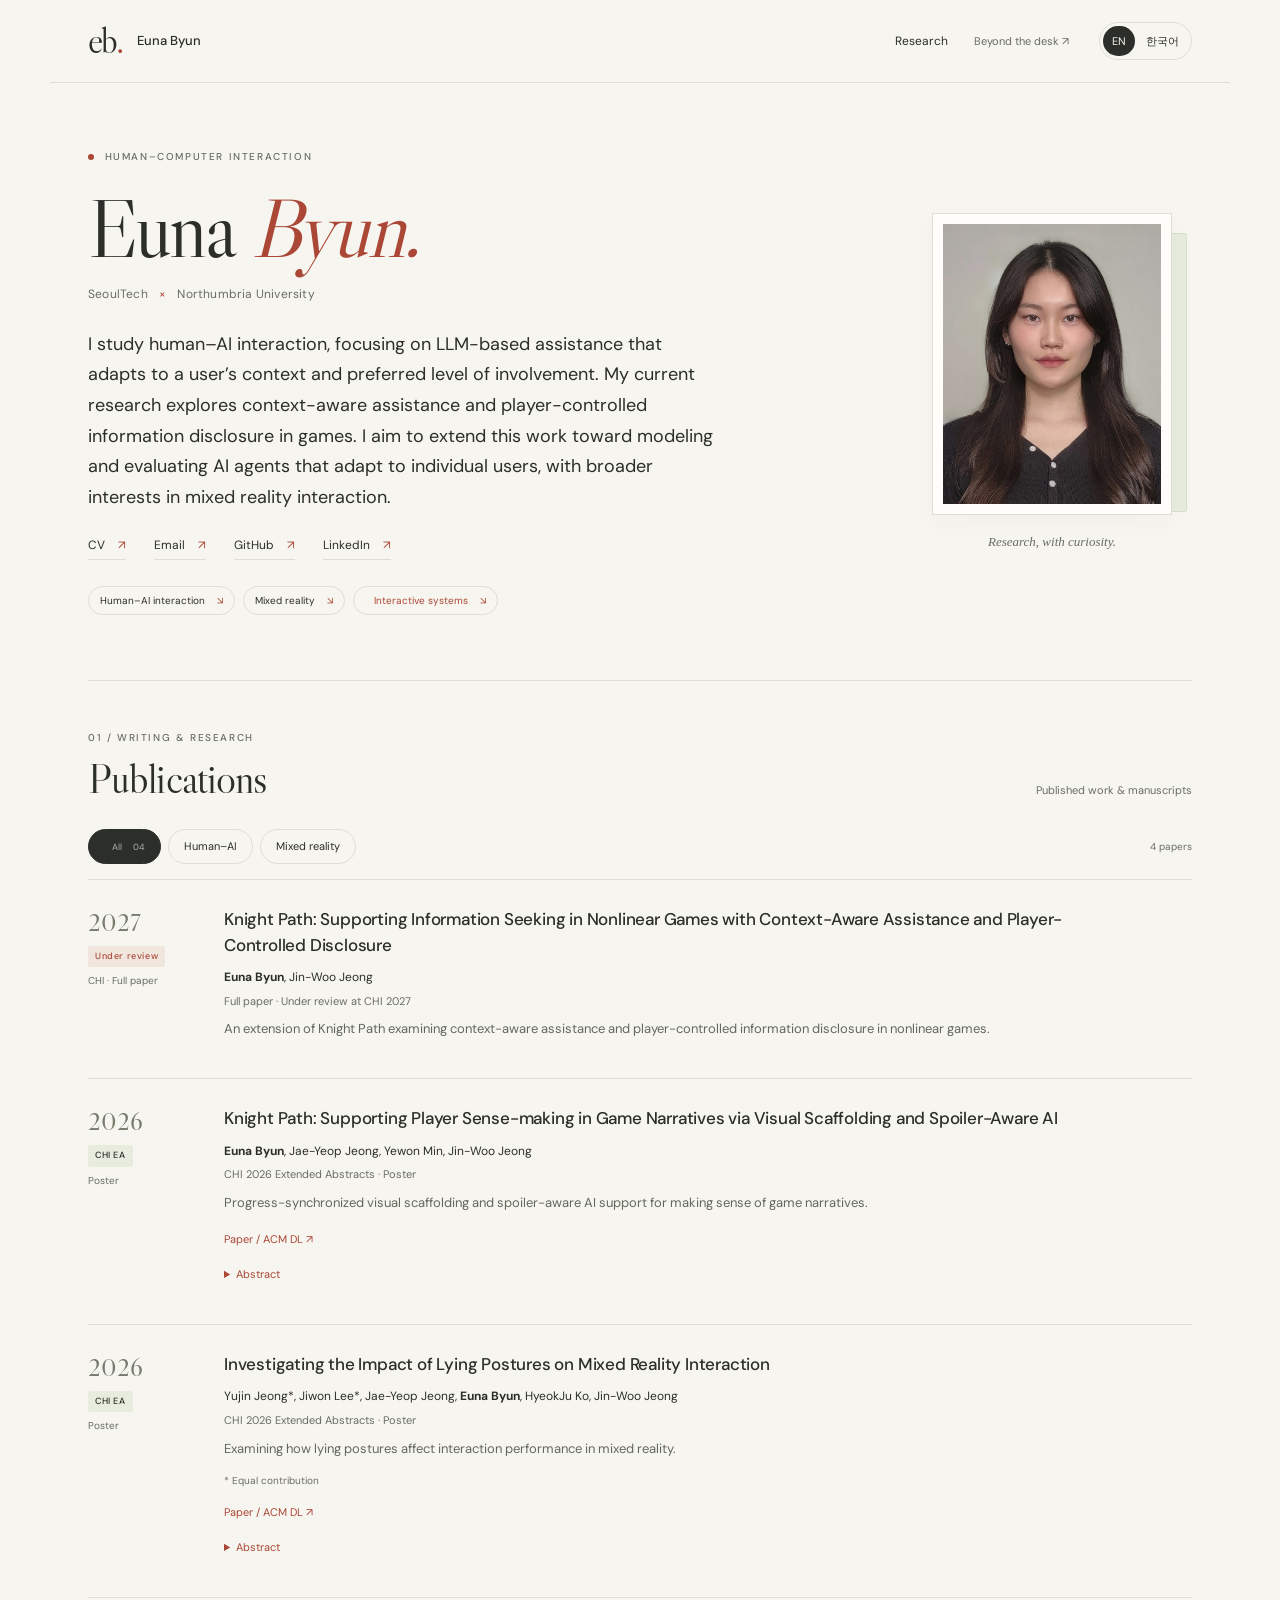
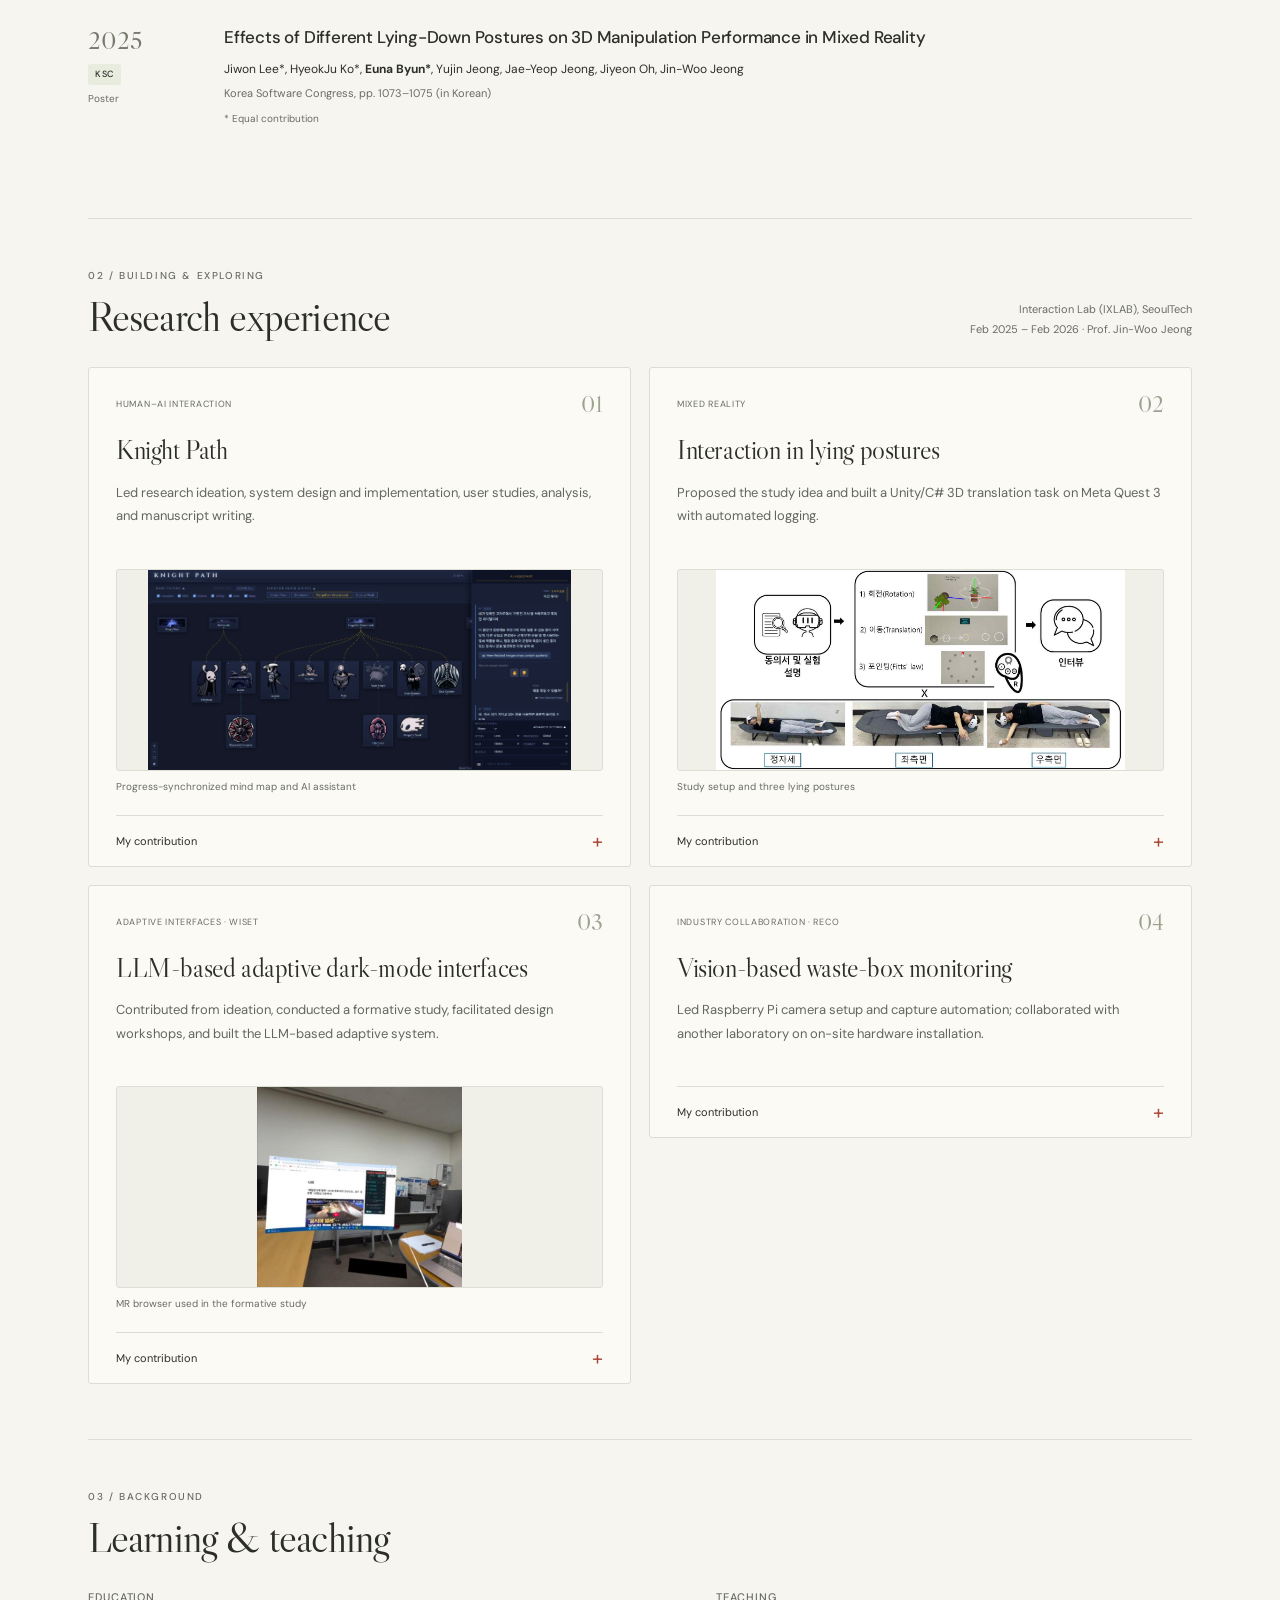
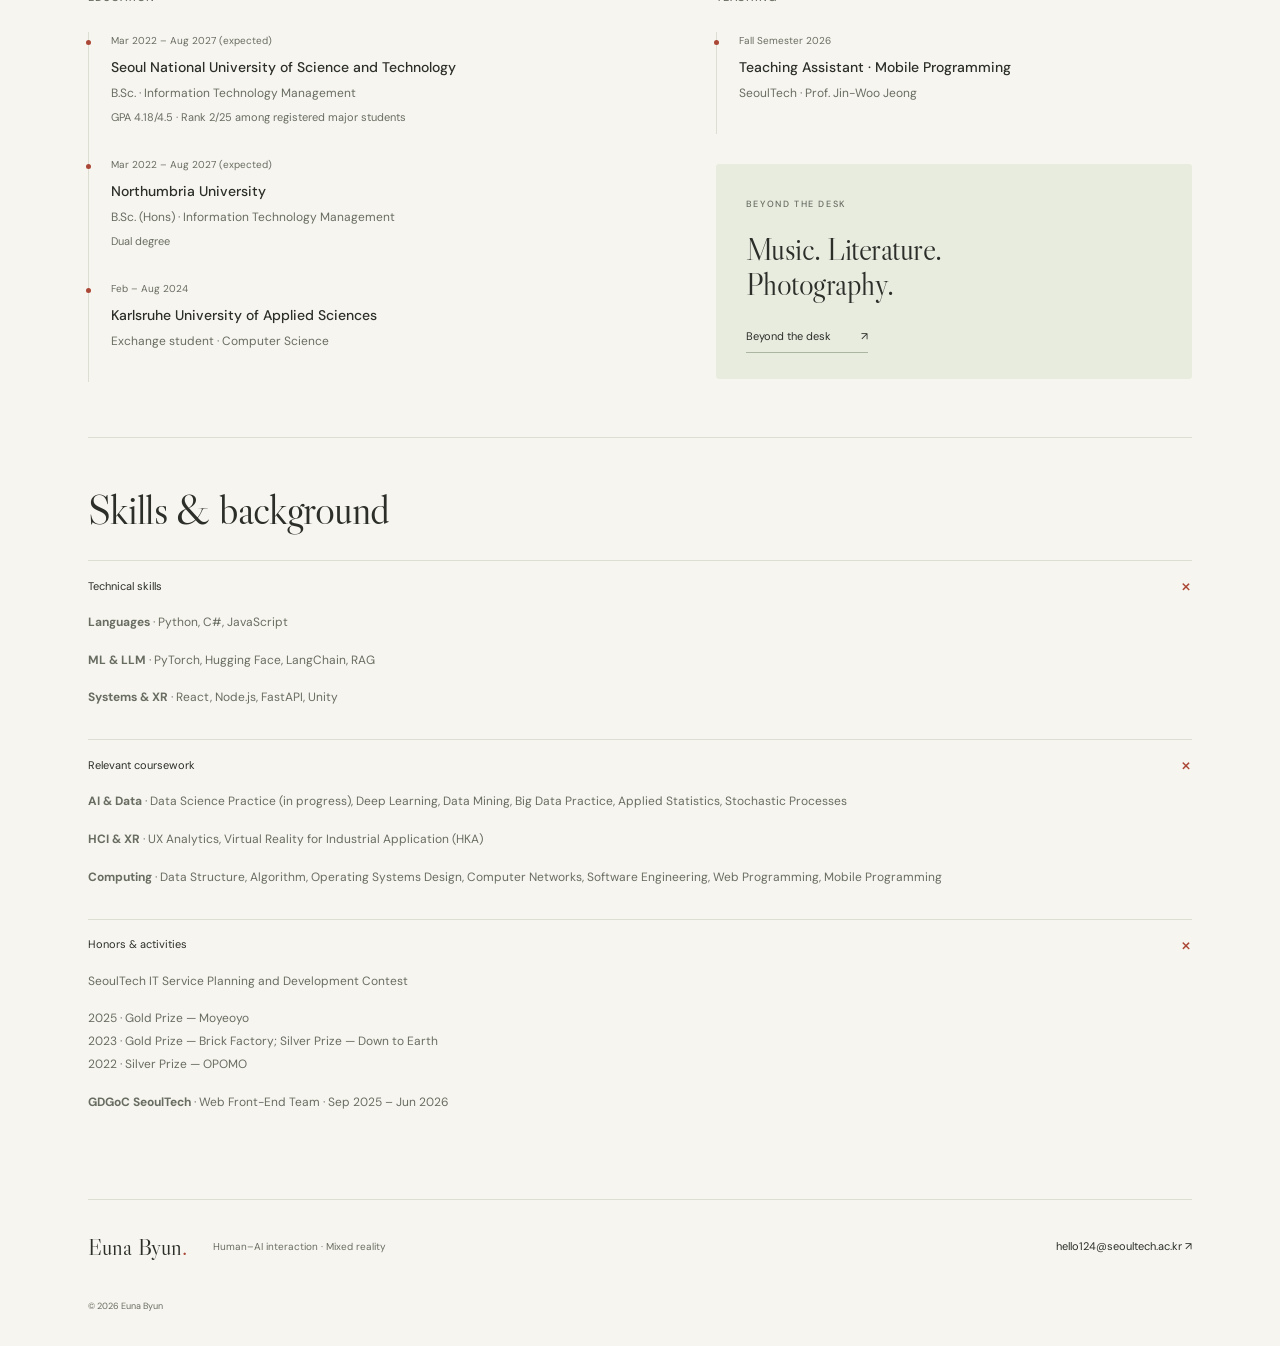
==== commit 181fe7fd: "Add research figures and keep abstract disclosure controls in a stable position" ====
--- a/index.html
+++ b/index.html
@@ -1 +1 @@
-<!doctype html><html lang="en"><head><meta charset="utf-8"><meta name="viewport" content="width=device-width,initial-scale=1"><title>Euna Byun | Research & Portfolio</title><meta name="description" content="Euna Byun’s research portfolio: human–AI interaction, mixed reality, publications, and interactive systems."><link rel="stylesheet" href="research.css"></head><body><a class="skip" href="#main">Skip to content</a><div class="reading-progress" aria-hidden="true"></div><header><a class="brand" href="index.html"><span class="brand-mark">eb<span>.</span></span><span>Euna Byun</span></a><nav aria-label="Main navigation"><a href="index.html#publications"><span lang="en">Research</span><span lang="ko">연구</span></a><a class="personal-nav" href="personal.html"><span lang="en">Beyond the desk</span><span lang="ko">연구 밖의 나</span> <span class="arrow">↗</span></a></nav><div class="languages" role="group" aria-label="Language"><button data-language="en" aria-pressed="true">EN</button><button data-language="ko" aria-pressed="false">한국어</button></div></header><main id="main"><section class="hero" id="about"><div class="hero-copy"><p class="eyebrow"><span class="tiny-dot"></span> <span lang="en">Human–computer interaction</span><span lang="ko">인간–컴퓨터 상호작용</span></p><h1><span lang="en">Euna <em>Byun.</em></span><span lang="ko">변은아<span class="accent">.</span></span></h1><p class="hero-affiliation">SeoulTech <span>×</span> Northumbria University</p><p class="hero-intro"><span lang="en">I study human–AI interaction, focusing on LLM-based assistance that adapts to a user’s context and preferred level of involvement. My current research explores context-aware assistance and player-controlled information disclosure in games. I aim to extend this work toward modeling and evaluating AI agents that adapt to individual users, with broader interests in mixed reality interaction.</span><span lang="ko">사용자의 맥락과 선호하는 개입 수준에 맞추는 LLM 기반 지원을 중심으로 인간–AI 상호작용을 연구합니다. 현재는 게임에서의 맥락 기반 지원과 플레이어가 통제하는 정보 공개를 탐구하고 있습니다. 이를 개인에게 적응하는 AI 에이전트의 모델링과 평가로 확장하고자 하며, 혼합현실 상호작용에도 관심을 두고 있습니다.</span></p><div class="links"><a href="https://docs.google.com/document/d/10apxZ-0LysYvdw2kMFzKjS67fbBKk2ui86XGeOh1lrc/edit?usp=sharing" target="_blank" rel="noopener" aria-label="CV">CV <span aria-hidden="true">↗</span></a><a href="mailto:hello124@seoultech.ac.kr">Email <span>↗</span></a><a href="https://github.com/TPRPT" target="_blank" rel="noopener">GitHub <span>↗</span></a><a href="https://www.linkedin.com/in/pinia124" target="_blank" rel="noopener">LinkedIn <span>↗</span></a></div><div class="interest-chips" aria-label="Explore research interests"><button data-shortcut="ai">Human–AI interaction <span>↘</span></button><button data-shortcut="xr">Mixed reality <span>↘</span></button><a href="#experience"><span lang="en">Interactive systems</span><span lang="ko">인터랙티브 시스템</span> <span>↘</span></a></div></div><div class="portrait-wrap"><div class="portrait-paper"><img class="portrait" src="portrait.jpg" width="210" height="280" alt="Euna Byun / 변은아"></div><p class="portrait-caption"><span lang="en">Research, with curiosity.</span><span lang="ko">호기심에서 시작하는 연구.</span></p></div></section><section class="publications-section" id="publications"><div class="section-head"><div><p class="eyebrow">01 / <span lang="en">Writing & research</span><span lang="ko">논문</span></p><h2><span lang="en">Publications</span><span lang="ko">출판 논문</span></h2></div><p class="section-aside"><span lang="en">Published work & manuscripts</span><span lang="ko">게재 논문과 심사 중 원고</span></p></div><div class="filter-bar"><div class="filters" role="group" aria-label="Filter publications"><button class="active" data-filter="all" aria-pressed="true"><span lang="en">All</span><span lang="ko">전체</span> <span>04</span></button><button data-filter="ai" aria-pressed="false">Human–AI</button><button data-filter="xr" aria-pressed="false">Mixed reality</button></div><span class="filter-count" aria-live="polite"><span id="pub-count">4</span> <span lang="en">papers</span><span lang="ko">편</span></span></div><div class="publication-list"><article class="publication" data-category="ai" id="knight-path-2027"><div class="publication-meta"><span class="pub-year">2027</span><span class="status reviewing"><span lang="en">Under review</span><span lang="ko">심사 중</span></span><span class="pub-type">CHI · Full paper</span></div><div class="publication-body"><h3>Knight Path: Supporting Information Seeking in Nonlinear Games with Context-Aware Assistance and Player-Controlled Disclosure</h3><p class="authors"><strong>Euna Byun</strong>, Jin-Woo Jeong</p><p class="pub-venue"><span lang="en">Full paper · Under review at CHI 2027</span><span lang="ko">Full Paper · CHI 2027 심사 중</span></p><p class="description"><span lang="en">An extension of Knight Path examining context-aware assistance and player-controlled information disclosure in nonlinear games.</span><span lang="ko">비선형 게임에서 맥락 기반 지원과 플레이어의 정보 공개 통제를 탐구한 Knight Path 후속 연구.</span></p></div></article><article class="publication" data-category="ai" id="knight-path"><div class="publication-meta"><span class="pub-year">2026</span><span class="status">CHI EA</span><span class="pub-type">Poster</span></div><div class="publication-body"><h3><a href="https://doi.org/10.1145/3772363.3798468" rel="noopener" target="_blank">Knight Path: Supporting Player Sense-making in Game Narratives via Visual Scaffolding and Spoiler-Aware AI</a></h3><p class="authors"><strong>Euna Byun</strong>, Jae-Yeop Jeong, Yewon Min, Jin-Woo Jeong</p><p class="pub-venue">CHI 2026 Extended Abstracts · Poster</p><p class="description"><span lang="en">Progress-synchronized visual scaffolding and spoiler-aware AI support for making sense of game narratives.</span><span lang="ko">게임 진행 상황에 연동되는 시각적 구조화와 스포일러를 고려한 AI 지원을 통해 게임 서사 이해를 돕는 시스템.</span></p><a class="paper-link" href="https://doi.org/10.1145/3772363.3798468" rel="noopener" target="_blank"><span lang="en">Paper / ACM DL ↗</span><span lang="ko">논문 / ACM DL ↗</span></a><details class="abstract"><summary><span lang="en">Abstract</span><span lang="ko">초록 (영문 원문)</span></summary><p>Fragmented narrative delivery in games often causes cognitive gaps, while external resources risk spoilers and information overload. We present Knight Path, an adaptive system integrating structural visual scaffolding with on-demand, spoiler-aware AI guidance. The system combines interactive narrative visualization with a tiered AI assistant synchronized with live gameplay. A user study (N = 18) in a non-linear environment showed significant improvements in search efficiency and contextual clarity while preserving narrative immersion. Knight Path effectively addresses the conflict between seeking assistance and sustaining the joy of discovery by empowering players to manage narrative uncertainty.</p></details></div></article><article class="publication" data-category="xr" id="lying-postures"><div class="publication-meta"><span class="pub-year">2026</span><span class="status">CHI EA</span><span class="pub-type">Poster</span></div><div class="publication-body"><h3><a href="https://doi.org/10.1145/3772363.3798467" rel="noopener" target="_blank">Investigating the Impact of Lying Postures on Mixed Reality Interaction</a></h3><p class="authors">Yujin Jeong*, Jiwon Lee*, Jae-Yeop Jeong, <strong>Euna Byun</strong>, HyeokJu Ko, Jin-Woo Jeong</p><p class="pub-venue">CHI 2026 Extended Abstracts · Poster</p><p class="description"><span lang="en">Examining how lying postures affect interaction performance in mixed reality.</span><span lang="ko">누운 자세가 혼합현실 환경의 상호작용 수행에 미치는 영향을 분석한 연구.</span></p><p class="equal"><span lang="en">* Equal contribution</span><span lang="ko">* 공동 제1저자</span></p><a class="paper-link" href="https://doi.org/10.1145/3772363.3798467" rel="noopener" target="_blank"><span lang="en">Paper / ACM DL ↗</span><span lang="ko">논문 / ACM DL ↗</span></a><details class="abstract"><summary><span lang="en">Abstract</span><span lang="ko">초록 (영문 원문)</span></summary><p>As MR head-mounted displays integrate into daily life, users increasingly interact while reclining, yet how lying positions affect interaction performance and task load remains underexplored. We conducted a user study (N=18) evaluating 3D manipulation and pointing tasks across supine, left-lateral, and right-lateral postures. Results reveal significant differences in performance and comfort across lying positions, demonstrating the necessity of posture-adaptive interfaces for consistent usability in recumbent MR interaction.</p></details></div></article><article class="publication" data-category="xr" id="ksc-2025"><div class="publication-meta"><span class="pub-year">2025</span><span class="status">KSC</span><span class="pub-type">Poster</span></div><div class="publication-body"><h3>Effects of Different Lying-Down Postures on 3D Manipulation Performance in Mixed Reality</h3><p class="authors">Jiwon Lee*, HyeokJu Ko*, <strong>Euna Byun*</strong>, Yujin Jeong, Jae-Yeop Jeong, Jiyeon Oh, Jin-Woo Jeong</p><p class="pub-venue"><span lang="en">Korea Software Congress, pp. 1073–1075 (in Korean)</span><span lang="ko">한국소프트웨어종합학술대회, pp. 1073–1075 (국문)</span></p><p class="equal"><span lang="en">* Equal contribution</span><span lang="ko">* 공동 제1저자</span></p></div></article></div></section><section id="experience"><div class="section-head"><div><p class="eyebrow">02 / <span lang="en">Building & exploring</span><span lang="ko">연구 경험</span></p><h2><span lang="en">Research experience</span><span lang="ko">연구 경험</span></h2></div><p class="section-aside">Interaction Lab (IXLAB), SeoulTech<br>Feb 2025 – Feb 2026 · Prof. Jin-Woo Jeong</p></div><div class="research-grid"><article class="research-card" data-kind="ai"><div class="card-top"><span class="category-label">Human–AI interaction</span><span class="card-number">01</span></div><h3><span lang="en">Knight Path</span><span lang="ko">Knight Path</span></h3><p><span lang="en">Led research ideation, system design and implementation, user studies, analysis, and manuscript writing.</span><span lang="ko">연구 기획, 시스템 설계·구현, 사용자 연구, 분석 및 논문 작성을 주도했습니다.</span></p><details class="contribution"><summary><span lang="en">My contribution</span><span lang="ko">기여 자세히</span><span class="toggle-sign" aria-hidden="true">+</span></summary><div class="detail-content"><p><span lang="en">Built a Hollow Knight support system combining a progress-synchronized narrative mind map, an LLM assistant using game context and screenshots, hybrid wiki retrieval (bge-m3 + BM25) and Gemini, and player-controlled disclosure settings.</span><span lang="ko">Hollow Knight의 진행 상황에 연동되는 서사 마인드맵, 게임 맥락과 스크린샷을 활용하는 LLM 도우미, 하이브리드 위키 검색(bge-m3 + BM25)과 Gemini, 플레이어가 통제하는 정보 공개 설정을 결합했습니다.</span></p><p><span lang="en">Ran a between-subjects study with 52 novice players and evaluations with 6 experienced players and 4 industry professionals. Continued after February 2026 through the CHI 2027 submission.</span><span lang="ko">초보 플레이어 52명을 대상으로 집단 간 연구를 진행하고 숙련 플레이어 6명 및 업계 전문가 4명의 평가를 수행했습니다. 2026년 2월 이후에도 CHI 2027 제출까지 연구를 이어갔습니다.</span></p></div></details></article><article class="research-card" data-kind="xr"><div class="card-top"><span class="category-label">Mixed reality</span><span class="card-number">02</span></div><h3><span lang="en">Interaction in lying postures</span><span lang="ko">누운 자세에서의 상호작용</span></h3><p><span lang="en">Proposed the study idea and built a Unity/C# 3D translation task on Meta Quest 3 with automated logging.</span><span lang="ko">연구 아이디어를 제안하고 Meta Quest 3에서 자동 로깅을 지원하는 Unity/C# 3D 이동 과제를 구현했습니다.</span></p><details class="contribution"><summary><span lang="en">My contribution</span><span lang="ko">기여 자세히</span><span class="toggle-sign" aria-hidden="true">+</span></summary><div class="detail-content"><p><span lang="en">Logged task time, hand and head movement, and task success. Ran a within-subjects study with 24 participants comparing supine, left, and right lying postures across rotation, translation, and pointing tasks.</span><span lang="ko">과제 시간, 손과 머리의 움직임, 과제 성공 여부를 기록했습니다. 참가자 24명을 대상으로 바로 눕기·왼쪽·오른쪽 눕기 자세에서 회전·이동·포인팅 과제를 비교하는 집단 내 연구를 수행했습니다.</span></p><p><span lang="en">Analyzed the data and identified posture-specific compensatory movements as cues for posture-aware MR interfaces.</span><span lang="ko">데이터를 분석하고 자세별 보상 움직임을 자세 인식형 MR 인터페이스를 위한 단서로 도출했습니다.</span></p></div></details></article><article class="research-card" data-kind="ui"><div class="card-top"><span class="category-label">Adaptive interfaces · WISET</span><span class="card-number">03</span></div><h3><span lang="en">LLM-based adaptive dark-mode interfaces</span><span lang="ko">LLM 기반 적응형 다크모드 인터페이스</span></h3><p><span lang="en">Contributed from ideation, conducted a formative study, facilitated design workshops, and built the LLM-based adaptive system.</span><span lang="ko">아이디어 구상부터 참여해 formative study와 디자인 워크숍을 진행하고 LLM 기반 적응형 시스템을 구현했습니다.</span></p><details class="contribution"><summary><span lang="en">My contribution</span><span lang="ko">기여 자세히</span><span class="toggle-sign" aria-hidden="true">+</span></summary><div class="detail-content"><p><span lang="en">Conducted a formative study with 18 participants adjusting brightness, contrast, and dark mode in an MR browser under bright and dark lighting, followed by interviews.</span><span lang="ko">참가자 18명이 밝고 어두운 조명에서 MR 브라우저의 밝기·대비·다크모드를 조정하는 formative study와 후속 인터뷰를 진행했습니다.</span></p><p><span lang="en">Facilitated a two-round Figma workshop with 6 participants, using passthrough MR tutorials built from Meta XR SDK samples.</span><span lang="ko">Meta XR SDK 샘플 기반 패스스루 MR 튜토리얼을 활용해 참가자 6명과 두 차례 Figma 디자인 워크숍을 진행했습니다.</span></p><p><span lang="en">Built a JavaScript web extension for color-theme adjustment, a FastAPI backend, and a Unity MR app on Meta Quest 3 with speech and hand input.</span><span lang="ko">색상 테마 조정을 위한 JavaScript 웹 확장, FastAPI 백엔드, 음성·손 입력을 지원하는 Meta Quest 3용 Unity MR 앱을 구현했습니다.</span></p></div></details></article><article class="research-card" data-kind="industry"><div class="card-top"><span class="category-label">Industry collaboration · RECO</span><span class="card-number">04</span></div><h3><span lang="en">Vision-based waste-box monitoring</span><span lang="ko">비전 기반 폐기물 수거함 모니터링</span></h3><p><span lang="en">Led Raspberry Pi camera setup and capture automation; collaborated with another laboratory on on-site hardware installation.</span><span lang="ko">Raspberry Pi 카메라 설치와 촬영 자동화를 주도하고 다른 연구실과 현장 하드웨어 설치에 협업했습니다.</span></p><details class="contribution"><summary><span lang="en">My contribution</span><span lang="ko">기여 자세히</span><span class="toggle-sign" aria-hidden="true">+</span></summary><div class="detail-content"><p><span lang="en">Implemented a Python/OpenCV pipeline for motion detection, event-clip extraction, CSV reports, and diagnostic charts.</span><span lang="ko">움직임 감지, 이벤트 클립 추출, CSV 보고서 및 진단 차트를 위한 Python/OpenCV 파이프라인을 구현했습니다.</span></p></div></details></article></div></section><section class="background-section" id="background"><div class="section-head"><div><p class="eyebrow">03 / <span lang="en">Background</span><span lang="ko">학력과 교육 경험</span></p><h2><span lang="en">Learning & teaching</span><span lang="ko">학력과 교육 경험</span></h2></div></div><div class="background-grid"><div><h3 class="column-label"><span lang="en">Education</span><span lang="ko">학력</span></h3><div class="timeline-item"><span class="date"><span lang="en">Mar 2022 – Aug 2027 (expected)</span><span lang="ko">2022.03 – 2027.08 (졸업 예정)</span></span><h4>Seoul National University of Science and Technology</h4><p>B.Sc. · Information Technology Management</p><p class="small">GPA 4.18/4.5 · <span lang="en">Rank 2/25 among registered major students</span><span lang="ko">석차 2/25 (전공 등록 학생 기준)</span></p></div><div class="timeline-item"><span class="date"><span lang="en">Mar 2022 – Aug 2027 (expected)</span><span lang="ko">2022.03 – 2027.08 (졸업 예정)</span></span><h4>Northumbria University</h4><p>B.Sc. (Hons) · Information Technology Management</p><p class="small"><span lang="en">Dual degree</span><span lang="ko">복수학위</span></p></div><div class="timeline-item"><span class="date">Feb – Aug 2024</span><h4>Karlsruhe University of Applied Sciences</h4><p><span lang="en">Exchange student · Computer Science</span><span lang="ko">교환학생 · Computer Science</span></p></div></div><div><h3 class="column-label"><span lang="en">Teaching</span><span lang="ko">교육 경험</span></h3><div class="timeline-item"><span class="date"><span lang="en">Fall Semester 2026</span><span lang="ko">2026학년도 2학기</span></span><h4><span lang="en">Teaching Assistant</span><span lang="ko">조교</span> · Mobile Programming</h4><p>SeoulTech · Prof. Jin-Woo Jeong</p></div><div class="beyond-note"><span class="eyebrow"><span lang="en">Beyond the desk</span><span lang="ko">연구 밖에서는</span></span><h3><span lang="en">Music. Literature.<br>Photography.</span><span lang="ko">음악, 문학,<br>그리고 사진.</span></h3><a class="text-link" href="personal.html"><span lang="en">Beyond the desk</span><span lang="ko">연구 밖의 나</span> <span>↗</span></a></div></div></div></section><section id="additional-background"><div class="section-head"><h2><span lang="en">Skills & background</span><span lang="ko">기술 및 활동</span></h2></div><details class="contribution" open><summary><span lang="en">Technical skills</span><span lang="ko">기술</span><span class="toggle-sign" aria-hidden="true">+</span></summary><div class="detail-content"><p><strong>Languages</strong> · Python, C#, JavaScript</p><p><strong>ML &amp; LLM</strong> · PyTorch, Hugging Face, LangChain, RAG</p><p><strong>Systems &amp; XR</strong> · React, Node.js, FastAPI, Unity</p></div></details><details class="contribution" open><summary><span lang="en">Relevant coursework</span><span lang="ko">주요 수강 과목</span><span class="toggle-sign" aria-hidden="true">+</span></summary><div class="detail-content"><p><strong>AI &amp; Data</strong> · <span lang="en">Data Science Practice (in progress)</span><span lang="ko">Data Science Practice (수강 중)</span>, Deep Learning, Data Mining, Big Data Practice, Applied Statistics, Stochastic Processes</p><p><strong>HCI &amp; XR</strong> · UX Analytics, Virtual Reality for Industrial Application (HKA)</p><p><strong>Computing</strong> · Data Structure, Algorithm, Operating Systems Design, Computer Networks, Software Engineering, Web Programming, Mobile Programming</p></div></details><details class="contribution" open><summary><span lang="en">Honors & activities</span><span lang="ko">수상 및 활동</span><span class="toggle-sign" aria-hidden="true">+</span></summary><div class="detail-content"><p><span lang="en">SeoulTech IT Service Planning and Development Contest</span><span lang="ko">서울과학기술대학교 IT 서비스 기획 및 개발 경진대회</span></p><p>2025 · <span lang="en">Gold Prize — Moyeoyo</span><span lang="ko">금상 — 모여요</span><br>2023 · <span lang="en">Gold Prize — Brick Factory; Silver Prize — Down to Earth</span><span lang="ko">금상 — Brick Factory; 은상 — Down to Earth</span><br>2022 · <span lang="en">Silver Prize — OPOMO</span><span lang="ko">은상 — OPOMO</span></p><p><strong>GDGoC SeoulTech</strong> · <span lang="en">Web Front-End Team · Sep 2025 – Jun 2026</span><span lang="ko">웹 프론트엔드 팀 · 2025.09 – 2026.06</span></p></div></details></section><footer><a class="footer-name" href="index.html">Euna Byun<span>.</span></a><p><span lang="en">Human–AI interaction · Mixed reality</span><span lang="ko">인간–AI 상호작용 · 혼합현실</span></p><a href="mailto:hello124@seoultech.ac.kr">hello124@seoultech.ac.kr ↗</a><span class="copyright">© 2026 Euna Byun</span></footer></main><script src="script.js"></script></body></html>+<!doctype html><html lang="en"><head><meta charset="utf-8"><meta name="viewport" content="width=device-width,initial-scale=1"><title>Euna Byun | Research & Portfolio</title><meta name="description" content="Euna Byun’s research portfolio: human–AI interaction, mixed reality, publications, and interactive systems."><link rel="stylesheet" href="research.css"></head><body><a class="skip" href="#main">Skip to content</a><div class="reading-progress" aria-hidden="true"></div><header><a class="brand" href="index.html"><span class="brand-mark">eb<span>.</span></span><span>Euna Byun</span></a><nav aria-label="Main navigation"><a href="index.html#publications"><span lang="en">Research</span><span lang="ko">연구</span></a><a class="personal-nav" href="personal.html"><span lang="en">Beyond the desk</span><span lang="ko">연구 밖의 나</span> <span class="arrow">↗</span></a></nav><div class="languages" role="group" aria-label="Language"><button data-language="en" aria-pressed="true">EN</button><button data-language="ko" aria-pressed="false">한국어</button></div></header><main id="main"><section class="hero" id="about"><div class="hero-copy"><p class="eyebrow"><span class="tiny-dot"></span> <span lang="en">Human–computer interaction</span><span lang="ko">인간–컴퓨터 상호작용</span></p><h1><span lang="en">Euna <em>Byun.</em></span><span lang="ko">변은아<span class="accent">.</span></span></h1><p class="hero-affiliation">SeoulTech <span>×</span> Northumbria University</p><p class="hero-intro"><span lang="en">I study human–AI interaction, focusing on LLM-based assistance that adapts to a user’s context and preferred level of involvement. My current research explores context-aware assistance and player-controlled information disclosure in games. I aim to extend this work toward modeling and evaluating AI agents that adapt to individual users, with broader interests in mixed reality interaction.</span><span lang="ko">사용자의 맥락과 선호하는 개입 수준에 맞추는 LLM 기반 지원을 중심으로 인간–AI 상호작용을 연구합니다. 현재는 게임에서의 맥락 기반 지원과 플레이어가 통제하는 정보 공개를 탐구하고 있습니다. 이를 개인에게 적응하는 AI 에이전트의 모델링과 평가로 확장하고자 하며, 혼합현실 상호작용에도 관심을 두고 있습니다.</span></p><div class="links"><a href="https://docs.google.com/document/d/10apxZ-0LysYvdw2kMFzKjS67fbBKk2ui86XGeOh1lrc/edit?usp=sharing" target="_blank" rel="noopener" aria-label="CV">CV <span aria-hidden="true">↗</span></a><a href="mailto:hello124@seoultech.ac.kr">Email <span>↗</span></a><a href="https://github.com/TPRPT" target="_blank" rel="noopener">GitHub <span>↗</span></a><a href="https://www.linkedin.com/in/pinia124" target="_blank" rel="noopener">LinkedIn <span>↗</span></a></div><div class="interest-chips" aria-label="Explore research interests"><button data-shortcut="ai">Human–AI interaction <span>↘</span></button><button data-shortcut="xr">Mixed reality <span>↘</span></button><a href="#experience"><span lang="en">Interactive systems</span><span lang="ko">인터랙티브 시스템</span> <span>↘</span></a></div></div><div class="portrait-wrap"><div class="portrait-paper"><img class="portrait" src="portrait.jpg" width="210" height="280" alt="Euna Byun / 변은아"></div><p class="portrait-caption"><span lang="en">Research, with curiosity.</span><span lang="ko">호기심에서 시작하는 연구.</span></p></div></section><section class="publications-section" id="publications"><div class="section-head"><div><p class="eyebrow">01 / <span lang="en">Writing & research</span><span lang="ko">논문</span></p><h2><span lang="en">Publications</span><span lang="ko">출판 논문</span></h2></div><p class="section-aside"><span lang="en">Published work & manuscripts</span><span lang="ko">게재 논문과 심사 중 원고</span></p></div><div class="filter-bar"><div class="filters" role="group" aria-label="Filter publications"><button class="active" data-filter="all" aria-pressed="true"><span lang="en">All</span><span lang="ko">전체</span> <span>04</span></button><button data-filter="ai" aria-pressed="false">Human–AI</button><button data-filter="xr" aria-pressed="false">Mixed reality</button></div><span class="filter-count" aria-live="polite"><span id="pub-count">4</span> <span lang="en">papers</span><span lang="ko">편</span></span></div><div class="publication-list"><article class="publication" data-category="ai" id="knight-path-2027"><div class="publication-meta"><span class="pub-year">2027</span><span class="status reviewing"><span lang="en">Under review</span><span lang="ko">심사 중</span></span><span class="pub-type">CHI · Full paper</span></div><div class="publication-body"><h3>Knight Path: Supporting Information Seeking in Nonlinear Games with Context-Aware Assistance and Player-Controlled Disclosure</h3><p class="authors"><strong>Euna Byun</strong>, Jin-Woo Jeong</p><p class="pub-venue"><span lang="en">Full paper · Under review at CHI 2027</span><span lang="ko">Full Paper · CHI 2027 심사 중</span></p><p class="description"><span lang="en">An extension of Knight Path examining context-aware assistance and player-controlled information disclosure in nonlinear games.</span><span lang="ko">비선형 게임에서 맥락 기반 지원과 플레이어의 정보 공개 통제를 탐구한 Knight Path 후속 연구.</span></p></div></article><article class="publication" data-category="ai" id="knight-path"><div class="publication-meta"><span class="pub-year">2026</span><span class="status">CHI EA</span><span class="pub-type">Poster</span></div><div class="publication-body"><h3><a href="https://doi.org/10.1145/3772363.3798468" rel="noopener" target="_blank">Knight Path: Supporting Player Sense-making in Game Narratives via Visual Scaffolding and Spoiler-Aware AI</a></h3><p class="authors"><strong>Euna Byun</strong>, Jae-Yeop Jeong, Yewon Min, Jin-Woo Jeong</p><p class="pub-venue">CHI 2026 Extended Abstracts · Poster</p><p class="description"><span lang="en">Progress-synchronized visual scaffolding and spoiler-aware AI support for making sense of game narratives.</span><span lang="ko">게임 진행 상황에 연동되는 시각적 구조화와 스포일러를 고려한 AI 지원을 통해 게임 서사 이해를 돕는 시스템.</span></p><a class="paper-link" href="https://doi.org/10.1145/3772363.3798468" rel="noopener" target="_blank"><span lang="en">Paper / ACM DL ↗</span><span lang="ko">논문 / ACM DL ↗</span></a><details class="abstract"><summary><span lang="en">Abstract</span><span lang="ko">초록 (영문 원문)</span></summary><p>Fragmented narrative delivery in games often causes cognitive gaps, while external resources risk spoilers and information overload. We present Knight Path, an adaptive system integrating structural visual scaffolding with on-demand, spoiler-aware AI guidance. The system combines interactive narrative visualization with a tiered AI assistant synchronized with live gameplay. A user study (N = 18) in a non-linear environment showed significant improvements in search efficiency and contextual clarity while preserving narrative immersion. Knight Path effectively addresses the conflict between seeking assistance and sustaining the joy of discovery by empowering players to manage narrative uncertainty.</p></details></div></article><article class="publication" data-category="xr" id="lying-postures"><div class="publication-meta"><span class="pub-year">2026</span><span class="status">CHI EA</span><span class="pub-type">Poster</span></div><div class="publication-body"><h3><a href="https://doi.org/10.1145/3772363.3798467" rel="noopener" target="_blank">Investigating the Impact of Lying Postures on Mixed Reality Interaction</a></h3><p class="authors">Yujin Jeong*, Jiwon Lee*, Jae-Yeop Jeong, <strong>Euna Byun</strong>, HyeokJu Ko, Jin-Woo Jeong</p><p class="pub-venue">CHI 2026 Extended Abstracts · Poster</p><p class="description"><span lang="en">Examining how lying postures affect interaction performance in mixed reality.</span><span lang="ko">누운 자세가 혼합현실 환경의 상호작용 수행에 미치는 영향을 분석한 연구.</span></p><p class="equal"><span lang="en">* Equal contribution</span><span lang="ko">* 공동 제1저자</span></p><a class="paper-link" href="https://doi.org/10.1145/3772363.3798467" rel="noopener" target="_blank"><span lang="en">Paper / ACM DL ↗</span><span lang="ko">논문 / ACM DL ↗</span></a><details class="abstract"><summary><span lang="en">Abstract</span><span lang="ko">초록 (영문 원문)</span></summary><p>As MR head-mounted displays integrate into daily life, users increasingly interact while reclining, yet how lying positions affect interaction performance and task load remains underexplored. We conducted a user study (N=18) evaluating 3D manipulation and pointing tasks across supine, left-lateral, and right-lateral postures. Results reveal significant differences in performance and comfort across lying positions, demonstrating the necessity of posture-adaptive interfaces for consistent usability in recumbent MR interaction.</p></details></div></article><article class="publication" data-category="xr" id="ksc-2025"><div class="publication-meta"><span class="pub-year">2025</span><span class="status">KSC</span><span class="pub-type">Poster</span></div><div class="publication-body"><h3>Effects of Different Lying-Down Postures on 3D Manipulation Performance in Mixed Reality</h3><p class="authors">Jiwon Lee*, HyeokJu Ko*, <strong>Euna Byun*</strong>, Yujin Jeong, Jae-Yeop Jeong, Jiyeon Oh, Jin-Woo Jeong</p><p class="pub-venue"><span lang="en">Korea Software Congress, pp. 1073–1075 (in Korean)</span><span lang="ko">한국소프트웨어종합학술대회, pp. 1073–1075 (국문)</span></p><p class="equal"><span lang="en">* Equal contribution</span><span lang="ko">* 공동 제1저자</span></p></div></article></div></section><section id="experience"><div class="section-head"><div><p class="eyebrow">02 / <span lang="en">Building & exploring</span><span lang="ko">연구 경험</span></p><h2><span lang="en">Research experience</span><span lang="ko">연구 경험</span></h2></div><p class="section-aside">Interaction Lab (IXLAB), SeoulTech<br>Feb 2025 – Feb 2026 · Prof. Jin-Woo Jeong</p></div><div class="research-grid"><article class="research-card" data-kind="ai"><div class="card-top"><span class="category-label">Human–AI interaction</span><span class="card-number">01</span></div><h3><span lang="en">Knight Path</span><span lang="ko">Knight Path</span></h3><p><span lang="en">Led research ideation, system design and implementation, user studies, analysis, and manuscript writing.</span><span lang="ko">연구 기획, 시스템 설계·구현, 사용자 연구, 분석 및 논문 작성을 주도했습니다.</span></p><figure class="research-figure"><a href="assets/research/knight-path.png" target="_blank" rel="noopener" aria-label="View research image"><img src="assets/research/knight-path.png" width="1919" height="909" loading="lazy" alt="Progress-synchronized mind map and AI assistant / 진행 상황에 연동되는 마인드맵과 AI 도우미"></a><figcaption><span lang="en">Progress-synchronized mind map and AI assistant</span><span lang="ko">진행 상황에 연동되는 마인드맵과 AI 도우미</span></figcaption></figure><details class="contribution"><summary><span lang="en">My contribution</span><span lang="ko">기여 자세히</span><span class="toggle-sign" aria-hidden="true">+</span></summary><div class="detail-content"><p><span lang="en">Built a Hollow Knight support system combining a progress-synchronized narrative mind map, an LLM assistant using game context and screenshots, hybrid wiki retrieval (bge-m3 + BM25) and Gemini, and player-controlled disclosure settings.</span><span lang="ko">Hollow Knight의 진행 상황에 연동되는 서사 마인드맵, 게임 맥락과 스크린샷을 활용하는 LLM 도우미, 하이브리드 위키 검색(bge-m3 + BM25)과 Gemini, 플레이어가 통제하는 정보 공개 설정을 결합했습니다.</span></p><p><span lang="en">Ran a between-subjects study with 52 novice players and evaluations with 6 experienced players and 4 industry professionals. Continued after February 2026 through the CHI 2027 submission.</span><span lang="ko">초보 플레이어 52명을 대상으로 집단 간 연구를 진행하고 숙련 플레이어 6명 및 업계 전문가 4명의 평가를 수행했습니다. 2026년 2월 이후에도 CHI 2027 제출까지 연구를 이어갔습니다.</span></p></div></details></article><article class="research-card" data-kind="xr"><div class="card-top"><span class="category-label">Mixed reality</span><span class="card-number">02</span></div><h3><span lang="en">Interaction in lying postures</span><span lang="ko">누운 자세에서의 상호작용</span></h3><p><span lang="en">Proposed the study idea and built a Unity/C# 3D translation task on Meta Quest 3 with automated logging.</span><span lang="ko">연구 아이디어를 제안하고 Meta Quest 3에서 자동 로깅을 지원하는 Unity/C# 3D 이동 과제를 구현했습니다.</span></p><figure class="research-figure"><a href="assets/research/lying-postures.jpeg" target="_blank" rel="noopener" aria-label="View research image"><img src="assets/research/lying-postures.jpeg" width="1531" height="748" loading="lazy" alt="Study setup and three lying postures / 실험 구성 및 세 가지 누운 자세"></a><figcaption><span lang="en">Study setup and three lying postures</span><span lang="ko">실험 구성 및 세 가지 누운 자세</span></figcaption></figure><details class="contribution"><summary><span lang="en">My contribution</span><span lang="ko">기여 자세히</span><span class="toggle-sign" aria-hidden="true">+</span></summary><div class="detail-content"><p><span lang="en">Logged task time, hand and head movement, and task success. Ran a within-subjects study with 24 participants comparing supine, left, and right lying postures across rotation, translation, and pointing tasks.</span><span lang="ko">과제 시간, 손과 머리의 움직임, 과제 성공 여부를 기록했습니다. 참가자 24명을 대상으로 바로 눕기·왼쪽·오른쪽 눕기 자세에서 회전·이동·포인팅 과제를 비교하는 집단 내 연구를 수행했습니다.</span></p><p><span lang="en">Analyzed the data and identified posture-specific compensatory movements as cues for posture-aware MR interfaces.</span><span lang="ko">데이터를 분석하고 자세별 보상 움직임을 자세 인식형 MR 인터페이스를 위한 단서로 도출했습니다.</span></p></div></details></article><article class="research-card" data-kind="ui"><div class="card-top"><span class="category-label">Adaptive interfaces · WISET</span><span class="card-number">03</span></div><h3><span lang="en">LLM-based adaptive dark-mode interfaces</span><span lang="ko">LLM 기반 적응형 다크모드 인터페이스</span></h3><p><span lang="en">Contributed from ideation, conducted a formative study, facilitated design workshops, and built the LLM-based adaptive system.</span><span lang="ko">아이디어 구상부터 참여해 formative study와 디자인 워크숍을 진행하고 LLM 기반 적응형 시스템을 구현했습니다.</span></p><figure class="research-figure"><a href="assets/research/wiset.jpeg" target="_blank" rel="noopener" aria-label="View research image"><img src="assets/research/wiset.jpeg" width="558" height="543" loading="lazy" alt="MR browser used in the formative study / 형성 연구에 사용한 MR 브라우저"></a><figcaption><span lang="en">MR browser used in the formative study</span><span lang="ko">형성 연구에 사용한 MR 브라우저</span></figcaption></figure><details class="contribution"><summary><span lang="en">My contribution</span><span lang="ko">기여 자세히</span><span class="toggle-sign" aria-hidden="true">+</span></summary><div class="detail-content"><p><span lang="en">Conducted a formative study with 18 participants adjusting brightness, contrast, and dark mode in an MR browser under bright and dark lighting, followed by interviews.</span><span lang="ko">참가자 18명이 밝고 어두운 조명에서 MR 브라우저의 밝기·대비·다크모드를 조정하는 formative study와 후속 인터뷰를 진행했습니다.</span></p><p><span lang="en">Facilitated a two-round Figma workshop with 6 participants, using passthrough MR tutorials built from Meta XR SDK samples.</span><span lang="ko">Meta XR SDK 샘플 기반 패스스루 MR 튜토리얼을 활용해 참가자 6명과 두 차례 Figma 디자인 워크숍을 진행했습니다.</span></p><p><span lang="en">Built a JavaScript web extension for color-theme adjustment, a FastAPI backend, and a Unity MR app on Meta Quest 3 with speech and hand input.</span><span lang="ko">색상 테마 조정을 위한 JavaScript 웹 확장, FastAPI 백엔드, 음성·손 입력을 지원하는 Meta Quest 3용 Unity MR 앱을 구현했습니다.</span></p></div></details></article><article class="research-card" data-kind="industry"><div class="card-top"><span class="category-label">Industry collaboration · RECO</span><span class="card-number">04</span></div><h3><span lang="en">Vision-based waste-box monitoring</span><span lang="ko">비전 기반 폐기물 수거함 모니터링</span></h3><p><span lang="en">Led Raspberry Pi camera setup and capture automation; collaborated with another laboratory on on-site hardware installation.</span><span lang="ko">Raspberry Pi 카메라 설치와 촬영 자동화를 주도하고 다른 연구실과 현장 하드웨어 설치에 협업했습니다.</span></p><details class="contribution"><summary><span lang="en">My contribution</span><span lang="ko">기여 자세히</span><span class="toggle-sign" aria-hidden="true">+</span></summary><div class="detail-content"><p><span lang="en">Implemented a Python/OpenCV pipeline for motion detection, event-clip extraction, CSV reports, and diagnostic charts.</span><span lang="ko">움직임 감지, 이벤트 클립 추출, CSV 보고서 및 진단 차트를 위한 Python/OpenCV 파이프라인을 구현했습니다.</span></p></div></details></article></div></section><section class="background-section" id="background"><div class="section-head"><div><p class="eyebrow">03 / <span lang="en">Background</span><span lang="ko">학력과 교육 경험</span></p><h2><span lang="en">Learning & teaching</span><span lang="ko">학력과 교육 경험</span></h2></div></div><div class="background-grid"><div><h3 class="column-label"><span lang="en">Education</span><span lang="ko">학력</span></h3><div class="timeline-item"><span class="date"><span lang="en">Mar 2022 – Aug 2027 (expected)</span><span lang="ko">2022.03 – 2027.08 (졸업 예정)</span></span><h4>Seoul National University of Science and Technology</h4><p>B.Sc. · Information Technology Management</p><p class="small">GPA 4.18/4.5 · <span lang="en">Rank 2/25 among registered major students</span><span lang="ko">석차 2/25 (전공 등록 학생 기준)</span></p></div><div class="timeline-item"><span class="date"><span lang="en">Mar 2022 – Aug 2027 (expected)</span><span lang="ko">2022.03 – 2027.08 (졸업 예정)</span></span><h4>Northumbria University</h4><p>B.Sc. (Hons) · Information Technology Management</p><p class="small"><span lang="en">Dual degree</span><span lang="ko">복수학위</span></p></div><div class="timeline-item"><span class="date">Feb – Aug 2024</span><h4>Karlsruhe University of Applied Sciences</h4><p><span lang="en">Exchange student · Computer Science</span><span lang="ko">교환학생 · Computer Science</span></p></div></div><div><h3 class="column-label"><span lang="en">Teaching</span><span lang="ko">교육 경험</span></h3><div class="timeline-item"><span class="date"><span lang="en">Fall Semester 2026</span><span lang="ko">2026학년도 2학기</span></span><h4><span lang="en">Teaching Assistant</span><span lang="ko">조교</span> · Mobile Programming</h4><p>SeoulTech · Prof. Jin-Woo Jeong</p></div><div class="beyond-note"><span class="eyebrow"><span lang="en">Beyond the desk</span><span lang="ko">연구 밖에서는</span></span><h3><span lang="en">Music. Literature.<br>Photography.</span><span lang="ko">음악, 문학,<br>그리고 사진.</span></h3><a class="text-link" href="personal.html"><span lang="en">Beyond the desk</span><span lang="ko">연구 밖의 나</span> <span>↗</span></a></div></div></div></section><section id="additional-background"><div class="section-head"><h2><span lang="en">Skills & background</span><span lang="ko">기술 및 활동</span></h2></div><details class="contribution" open><summary><span lang="en">Technical skills</span><span lang="ko">기술</span><span class="toggle-sign" aria-hidden="true">+</span></summary><div class="detail-content"><p><strong>Languages</strong> · Python, C#, JavaScript</p><p><strong>ML &amp; LLM</strong> · PyTorch, Hugging Face, LangChain, RAG</p><p><strong>Systems &amp; XR</strong> · React, Node.js, FastAPI, Unity</p></div></details><details class="contribution" open><summary><span lang="en">Relevant coursework</span><span lang="ko">주요 수강 과목</span><span class="toggle-sign" aria-hidden="true">+</span></summary><div class="detail-content"><p><strong>AI &amp; Data</strong> · <span lang="en">Data Science Practice (in progress)</span><span lang="ko">Data Science Practice (수강 중)</span>, Deep Learning, Data Mining, Big Data Practice, Applied Statistics, Stochastic Processes</p><p><strong>HCI &amp; XR</strong> · UX Analytics, Virtual Reality for Industrial Application (HKA)</p><p><strong>Computing</strong> · Data Structure, Algorithm, Operating Systems Design, Computer Networks, Software Engineering, Web Programming, Mobile Programming</p></div></details><details class="contribution" open><summary><span lang="en">Honors & activities</span><span lang="ko">수상 및 활동</span><span class="toggle-sign" aria-hidden="true">+</span></summary><div class="detail-content"><p><span lang="en">SeoulTech IT Service Planning and Development Contest</span><span lang="ko">서울과학기술대학교 IT 서비스 기획 및 개발 경진대회</span></p><p>2025 · <span lang="en">Gold Prize — Moyeoyo</span><span lang="ko">금상 — 모여요</span><br>2023 · <span lang="en">Gold Prize — Brick Factory; Silver Prize — Down to Earth</span><span lang="ko">금상 — Brick Factory; 은상 — Down to Earth</span><br>2022 · <span lang="en">Silver Prize — OPOMO</span><span lang="ko">은상 — OPOMO</span></p><p><strong>GDGoC SeoulTech</strong> · <span lang="en">Web Front-End Team · Sep 2025 – Jun 2026</span><span lang="ko">웹 프론트엔드 팀 · 2025.09 – 2026.06</span></p></div></details></section><footer><a class="footer-name" href="index.html">Euna Byun<span>.</span></a><p><span lang="en">Human–AI interaction · Mixed reality</span><span lang="ko">인간–AI 상호작용 · 혼합현실</span></p><a href="mailto:hello124@seoultech.ac.kr">hello124@seoultech.ac.kr ↗</a><span class="copyright">© 2026 Euna Byun</span></footer></main><script src="script.js"></script></body></html>
--- a/research.css
+++ b/research.css
@@ -1,5 +1,5 @@
 @import url('https://fonts.googleapis.com/css2?family=DM+Sans:wght@400;500;600;700&family=Libre+Caslon+Display&display=swap');
-:root{--paper:#f7f5ef;--ink:#2b2e29;--muted:#686d62;--red:#aa4736;--line:#dcded4;--green:#e8ecdf;--serif:'Libre Caslon Display',Georgia,serif;--sans:'DM Sans','Noto Sans KR',-apple-system,BlinkMacSystemFont,'Segoe UI',sans-serif}*{box-sizing:border-box}html{scroll-behavior:smooth;scroll-padding-top:100px}body{margin:0;background:var(--paper);color:var(--ink);font:15px/1.7 var(--sans)}html[lang=en] [lang=ko],html[lang=ko] [lang=en]{display:none}[hidden]{display:none!important}button{font:inherit;cursor:pointer;color:inherit}a{color:inherit;text-decoration:none}a,button,summary{-webkit-tap-highlight-color:transparent}a:focus-visible,button:focus-visible,summary:focus-visible{outline:2px solid var(--red);outline-offset:5px}p{margin:0 0 15px}h1,h2,h3,h4{margin-top:0}em{font-weight:400}.skip{position:fixed;top:-60px;z-index:1000;background:var(--paper);padding:12px}.skip:focus{top:4px}.reading-progress{position:fixed;top:0;left:0;z-index:120;height:3px;width:100%;background:var(--red);transform:scaleX(0);transform-origin:left;pointer-events:none}header{max-width:1180px;margin:auto;padding:0 38px;height:83px;position:sticky;top:0;z-index:100;background:rgba(247,245,239,.95);backdrop-filter:blur(12px);border-bottom:1px solid var(--line);display:flex;align-items:center;gap:30px}.brand{display:flex;gap:15px;align-items:center;font-size:13px;font-weight:500;white-space:nowrap}.brand-mark{font:36px/.8 var(--serif);letter-spacing:-2px}.brand-mark span{color:var(--red)}nav{margin-left:auto;display:flex;align-items:center;gap:26px;font-size:12px}nav a{position:relative}nav a:after{content:'';height:1px;background:var(--red);position:absolute;left:0;right:0;bottom:-5px;transform:scaleX(0);transform-origin:left;transition:transform .2s}nav a:hover:after{transform:scaleX(1)}.personal-nav{color:var(--muted);font-size:11px}.arrow{display:inline-block;transition:transform .2s}.personal-nav:hover .arrow{transform:translate(2px,-2px)}.languages{display:flex;border:1px solid var(--line);border-radius:40px;padding:3px;gap:2px}.languages button{border:0;background:transparent;border-radius:30px;font-size:11px;padding:6px 9px;min-height:30px;transition:background .2s,color .2s}.languages button[aria-pressed=true]{background:var(--ink);color:var(--paper)}main{max-width:1180px;margin:auto;padding:0 38px}.hero{display:grid;grid-template-columns:minmax(0,1fr) 250px;gap:90px;align-items:center;padding:65px 20px 65px 0;min-height:485px}.eyebrow{font-size:10px;font-weight:500;letter-spacing:1.6px;text-transform:uppercase;margin:0 0 19px;color:var(--muted)}.tiny-dot{display:inline-block;width:6px;height:6px;background:var(--red);border-radius:50%;margin-right:6px;vertical-align:middle}.hero h1{font:clamp(58px,6.5vw,84px)/1.05 var(--serif);letter-spacing:-2.8px;margin:0 0 13px}.hero h1 em,.accent{color:var(--red)}html[lang=ko] .hero h1{font-size:66px;font-family:var(--sans);font-weight:500}.hero-affiliation{font-size:12px;color:var(--muted);margin-bottom:24px;letter-spacing:.2px}.hero-affiliation>span{color:var(--red);padding:0 8px}.hero-intro{font-size:18px;line-height:1.7;max-width:625px;margin-bottom:23px}.hero-intro em{font-style:normal;background:linear-gradient(transparent 63%,#e1e7d8 63%)}.links{display:flex;gap:28px;font-size:12px}.links a{border-bottom:1px solid var(--line);padding-bottom:3px;transition:border-color .2s}.links a:hover{border-color:var(--red)}.links a span{color:var(--red);margin-left:10px}.interest-chips{display:flex;gap:8px;flex-wrap:wrap;margin-top:26px}.interest-chips button,.interest-chips a{padding:5px 11px;border:1px solid var(--line);border-radius:30px;background:transparent;font-size:10px;transition:background .2s,border-color .2s}.interest-chips button:hover,.interest-chips a:hover{background:var(--green);border-color:#bbc6b2}.interest-chips span{margin-left:9px;color:var(--red)}.portrait-wrap{position:relative;justify-self:end;width:240px}.portrait-wrap:before{content:'';position:absolute;inset:20px -15px 38px 22px;background:var(--green);border:1px solid #d8dfcf;transform:none;border-radius:2px}.portrait-paper{position:relative;border:1px solid var(--line);padding:10px;background:#fefdf9;transform:none;transition:transform .45s,box-shadow .45s;box-shadow:0 7px 24px #30352208}.portrait-wrap:hover .portrait-paper{transform:none;box-shadow:0 14px 30px #3035220d}.portrait{display:block;width:100%;height:280px;object-fit:cover;object-position:50% 30%;filter:saturate(.85)}.portrait-caption{position:relative;text-align:center;font:italic 13px Georgia,serif;color:var(--muted);margin:19px 0 0}section:not(.hero){border-top:1px solid var(--line);padding:48px 0 55px}.section-head{display:flex;align-items:end;justify-content:space-between;gap:25px;margin-bottom:28px}.section-head .eyebrow{margin-bottom:9px}.section-head h2{font:42px/1.1 var(--serif);letter-spacing:-.9px;margin:0}.section-aside{font-size:11px;text-align:right;color:var(--muted);margin:0;line-height:1.8}.filter-bar{display:flex;justify-content:space-between;align-items:center;margin-bottom:15px;gap:20px}.filters{display:flex;gap:7px}.filters button{border:1px solid var(--line);background:transparent;font-size:11px;padding:7px 15px;border-radius:30px;transition:background .2s,color .2s,border-color .2s}.filters button:hover{border-color:var(--ink)}.filters button.active{background:var(--ink);color:var(--paper);border-color:var(--ink)}.filters button span{font-size:9px;margin-left:8px;opacity:.65}.filter-count{font-size:10px;color:var(--muted)}.publication{display:grid;grid-template-columns:112px minmax(0,1fr);gap:24px;border-top:1px solid var(--line);padding:26px 16px 26px 0;position:relative;transition:background .2s,transform .2s}.publication:hover{background:#eeefe65c;transform:translateX(3px)}.publication-meta{display:flex;align-items:start;flex-direction:column;gap:5px;padding-top:2px}.pub-year{font:25px/1.2 var(--serif);color:#767b6e;margin-bottom:3px}.status{font-size:9px;letter-spacing:.6px;font-weight:500;padding:3px 7px;background:var(--green);border-radius:2px}.status.reviewing{color:var(--red);background:#f0e6de}.pub-type{font-size:10px;color:var(--muted)}.publication h3{font-size:17px;line-height:1.55;font-weight:500;letter-spacing:-.2px;margin:0 0 9px;max-width:850px}.publication h3 a:hover{color:var(--red)}.authors{font-size:12px;line-height:1.7;margin:0 0 4px}.authors strong{font-weight:700}.pub-venue{font-size:11px;color:var(--muted);margin:0 0 8px}.description{font-size:13px;color:#63685e;margin-bottom:12px;max-width:850px}.equal{font-size:10px;color:var(--muted);margin-bottom:10px}.paper-link,.interface-link,.abstract summary{font-size:11px;color:var(--red)}.paper-link:hover{text-decoration:underline;text-underline-offset:4px}.interface-link{background:transparent;border:0;padding:0;margin-left:20px}.interface-link:hover{text-decoration:underline;text-underline-offset:4px}.abstract{display:inline-block;margin-left:20px;vertical-align:top}.abstract summary{cursor:pointer}.abstract[open]{display:block;margin:14px 0}.abstract p{font-size:13px;color:#5e6359;line-height:1.85;max-width:850px;border-left:2px solid #cbd3c1;padding-left:20px;margin:14px 0 0;animation:unfold .25s ease}.research-grid{display:grid;grid-template-columns:1fr 1fr;gap:18px}.research-card{border:1px solid var(--line);border-radius:3px;background:#fbfaf5;padding:25px 27px 0;position:relative;transition:border-color .25s,transform .25s,box-shadow .25s;overflow:hidden}.research-card:hover{border-color:#b9c1ac;transform:translateY(-3px);box-shadow:0 8px 20px #30352206}.research-card:before{content:'';position:absolute;top:0;left:0;height:2px;width:100%;background:var(--red);transform:scaleX(0);transform-origin:left;transition:transform .35s}.research-card:hover:before{transform:scaleX(1)}.research-card[data-kind=xr]:before{background:#73856a}.research-card[data-kind=ui]:before{background:#877b98}.research-card[data-kind=industry]:before{background:#9d885e}.card-top{display:flex;align-items:center;justify-content:space-between;margin-bottom:18px;gap:15px}.category-label{font-size:9px;text-transform:uppercase;letter-spacing:.7px;color:var(--muted)}.card-number{font:23px/1 var(--serif);color:#9ba28e}.research-card h3{font:27px/1.2 var(--serif);letter-spacing:-.4px;margin:0 0 14px}.research-card>p{font-size:13px;line-height:1.8;color:#62685d;min-height:70px;margin-bottom:18px}.contribution{border-top:1px solid var(--line);padding:15px 0}.contribution summary{list-style:none;display:flex;justify-content:space-between;align-items:center;font-size:11px;cursor:pointer}.contribution summary::-webkit-details-marker{display:none}.toggle-sign{font-size:20px;font-weight:400;line-height:1;color:var(--red);transition:transform .2s}.contribution[open] .toggle-sign{transform:rotate(45deg)}.detail-content{animation:unfold .25s ease;padding-top:15px}.detail-content p{font-size:12px;line-height:1.9;color:var(--muted)}.detail-content a{font-size:11px;color:var(--red)}.background-grid{display:grid;grid-template-columns:1.15fr 1fr;gap:80px}.column-label{font-size:11px;letter-spacing:.9px;text-transform:uppercase;font-weight:500;margin:0 0 25px;color:var(--muted)}.timeline-item{padding:0 0 26px 22px;border-left:1px solid var(--line);position:relative}.timeline-item:before{content:'';position:absolute;width:5px;height:5px;border-radius:50%;background:var(--red);top:8px;left:-3px}.timeline-item .date{font-size:10px;color:var(--muted);display:block;margin-bottom:8px}.timeline-item h4{font-size:14px;font-weight:500;margin:0 0 5px;line-height:1.5}.timeline-item p{font-size:12px;color:var(--muted);margin-bottom:4px}.timeline-item .small{font-size:11px}.beyond-note{margin-top:30px;padding:26px 30px;background:var(--green);border-radius:3px}.beyond-note .eyebrow{font-size:9px}.beyond-note h3{font:31px/1.12 var(--serif);margin:17px 0 22px;letter-spacing:-.5px}.text-link{font-size:11px;display:inline-flex;align-items:center;gap:30px;border-bottom:1px solid #abb5a1;padding-bottom:6px}.text-link:hover{color:var(--red);border-color:var(--red)}footer{padding:33px 0 32px;border-top:1px solid var(--line);display:flex;align-items:center;gap:26px;flex-wrap:wrap}.footer-name{font:23px var(--serif)}.footer-name span{color:var(--red)}footer p{font-size:10px;color:var(--muted);margin:0}footer>a:not(.footer-name){font-size:11px;margin-left:auto}.copyright{flex-basis:100%;font-size:9px;color:var(--muted);margin-top:12px}dialog{max-width:1100px;width:90vw;border:1px solid var(--line);border-radius:6px;padding:22px;background:var(--paper);box-shadow:0 30px 100px #0004}dialog::backdrop{background:#252b25ae;backdrop-filter:blur(5px)}dialog img{display:block;width:100%;height:auto;max-height:70vh;object-fit:contain}dialog p{font-size:11px;color:var(--muted);margin:14px 0 0}.dialog-head{display:flex;justify-content:space-between;align-items:center;gap:20px;margin-bottom:18px}.dialog-head h2{font:24px var(--serif);margin:0}.dialog-close{font-size:26px;background:transparent;border:1px solid var(--line);width:38px;height:38px;border-radius:50%;line-height:1}.dialog-close:hover{background:var(--green)}body.modal-open{overflow:hidden}.personal-page{max-width:850px;padding-top:44px}.back-link{display:inline-block;font-size:11px;color:var(--red);margin-bottom:45px}.personal-page>h1{font:64px/1.05 var(--serif);letter-spacing:-1.7px;margin-bottom:18px}.personal-intro{font-size:17px;color:var(--muted);max-width:600px;margin-bottom:45px}.personal-page section.interest{display:grid;grid-template-columns:64px 1fr;gap:20px;padding:30px 0}.interest-number{font:27px var(--serif);color:#9ba28e}.interest h2{font:34px/1.1 var(--serif);margin:0 0 14px}.interest p{font-size:14px;line-height:1.9;color:var(--muted);margin:0}.personal-page .other-work{padding:35px 0 45px}.other-work h2{font:31px var(--serif);margin-bottom:22px}.project-links a{display:flex;justify-content:space-between;gap:20px;padding:15px 0;border-bottom:1px solid var(--line);font-size:13px;transition:color .2s,transform .2s}.project-links a:hover{color:var(--red);transform:translateX(3px)}.project-links span{font-size:10px;color:var(--muted);white-space:nowrap}.projects-page{padding-top:40px;min-height:75vh}.projects-page h1{font:50px var(--serif)}.repo-row{padding:22px 0;border-top:1px solid var(--line);display:flex;align-items:center;justify-content:space-between;gap:20px}.repo-row h2{font:25px var(--serif);margin:0}.repo-row a{font-size:12px;color:var(--red)}@keyframes unfold{from{opacity:0;transform:translateY(-5px)}to{opacity:1;transform:translateY(0)}}@media(max-width:1000px){.hero{gap:50px;grid-template-columns:minmax(0,1fr) 210px}.portrait-wrap{width:210px}.portrait{height:260px}.hero-intro{font-size:16px}.hero h1{font-size:68px}.interest-chips{gap:6px}.interest-chips button,.interest-chips a{font-size:9px}.background-grid{gap:40px}.research-card{padding:23px 22px 0}}@media(max-width:720px){header{height:72px;padding:0 22px;gap:14px}.brand{gap:9px}.brand>span:last-child{display:none}.brand-mark{font-size:32px}nav{gap:18px;font-size:11px}.personal-nav{font-size:10px}.languages button{font-size:10px;padding:5px 8px}.languages{flex-shrink:0}main{padding:0 22px}.hero{grid-template-columns:minmax(0,1fr) 120px;gap:25px;padding:42px 0;min-height:0}.hero-copy{display:contents}.hero .eyebrow,.hero h1,.hero-affiliation{grid-column:1;margin:0}.hero .eyebrow{font-size:8px;letter-spacing:.8px;align-self:end}.hero h1{font-size:52px;letter-spacing:-1.8px}.hero-affiliation{font-size:10px;line-height:1.7}.hero-affiliation>span{padding:0 3px}.portrait-wrap{grid-column:2;grid-row:1/4;width:110px;align-self:center}.portrait-paper{padding:5px}.portrait{height:145px}.portrait-wrap:before{inset:12px -7px 5px 12px}.portrait-caption{display:none}.hero-intro,.hero .links,.interest-chips{grid-column:1/-1;margin:0}.hero-intro{font-size:16px;padding-top:6px}.hero .links{margin-top:-4px}.interest-chips{gap:7px}.interest-chips button,.interest-chips a{font-size:9px;padding:6px 9px}html[lang=ko] .hero h1{font-size:43px}.section-head h2{font-size:35px}.section-head .eyebrow{font-size:9px}.section-head{align-items:start;flex-wrap:wrap;gap:12px}.section-aside{text-align:left;font-size:10px}section:not(.hero){padding:35px 0 40px}.filters{gap:5px}.filters button{font-size:10px;padding:6px 11px}.filter-count{font-size:9px}.publication{grid-template-columns:1fr;gap:12px;padding:22px 0}.publication-meta{flex-direction:row;align-items:center;gap:10px;padding:0}.pub-year{font-size:20px;margin:0}.pub-type{font-size:10px}.publication h3{font-size:16px}.authors{font-size:12px}.description{font-size:13px}.abstract,.interface-link{margin-left:14px}.abstract[open]{margin-left:0}.research-grid,.background-grid{grid-template-columns:1fr;gap:15px}.research-card h3{font-size:28px}.research-card>p{min-height:0}.background-grid{gap:24px}.beyond-note{margin-top:18px}.timeline-item{padding-bottom:23px}.links{gap:23px}.personal-page{padding-top:30px}.personal-page>h1{font-size:49px}.personal-intro{font-size:15px}.personal-page section.interest{grid-template-columns:32px 1fr;gap:15px}.interest h2{font-size:30px}.interest-number{font-size:22px}.project-links a{font-size:12px}.personal-page footer{display:flex}footer{gap:14px}footer p{font-size:9px}footer>a:not(.footer-name){margin-left:0;font-size:11px;flex-basis:100%}.copyright{margin-top:0}dialog{padding:14px;width:95vw}.dialog-head h2{font-size:19px}.dialog-close{width:32px;height:32px;font-size:22px}}@media(max-width:380px){header{padding:0 15px;gap:9px}nav{gap:13px}main{padding:0 18px}.hero{grid-template-columns:1fr 90px;gap:20px}.portrait-wrap{width:90px}.portrait{height:120px}.hero h1{font-size:45px}.hero .eyebrow{font-size:7px}.hero-affiliation{font-size:9px}.interest-chips{gap:5px}.interest-chips span{margin-left:4px}.filters button{padding:6px 9px}.filter-count{display:none}}@media(prefers-reduced-motion:reduce){html{scroll-behavior:auto}*,*:before,*:after{animation:none!important;transition:none!important}}
+:root{--paper:#f7f5ef;--ink:#2b2e29;--muted:#686d62;--red:#aa4736;--line:#dcded4;--green:#e8ecdf;--serif:'Libre Caslon Display',Georgia,serif;--sans:'DM Sans','Noto Sans KR',-apple-system,BlinkMacSystemFont,'Segoe UI',sans-serif}*{box-sizing:border-box}html{scroll-behavior:smooth;scroll-padding-top:100px}body{margin:0;background:var(--paper);color:var(--ink);font:15px/1.7 var(--sans)}html[lang=en] [lang=ko],html[lang=ko] [lang=en]{display:none}[hidden]{display:none!important}button{font:inherit;cursor:pointer;color:inherit}a{color:inherit;text-decoration:none}a,button,summary{-webkit-tap-highlight-color:transparent}a:focus-visible,button:focus-visible,summary:focus-visible{outline:2px solid var(--red);outline-offset:5px}p{margin:0 0 15px}h1,h2,h3,h4{margin-top:0}em{font-weight:400}.skip{position:fixed;top:-60px;z-index:1000;background:var(--paper);padding:12px}.skip:focus{top:4px}.reading-progress{position:fixed;top:0;left:0;z-index:120;height:3px;width:100%;background:var(--red);transform:scaleX(0);transform-origin:left;pointer-events:none}header{max-width:1180px;margin:auto;padding:0 38px;height:83px;position:sticky;top:0;z-index:100;background:rgba(247,245,239,.95);backdrop-filter:blur(12px);border-bottom:1px solid var(--line);display:flex;align-items:center;gap:30px}.brand{display:flex;gap:15px;align-items:center;font-size:13px;font-weight:500;white-space:nowrap}.brand-mark{font:36px/.8 var(--serif);letter-spacing:-2px}.brand-mark span{color:var(--red)}nav{margin-left:auto;display:flex;align-items:center;gap:26px;font-size:12px}nav a{position:relative}nav a:after{content:'';height:1px;background:var(--red);position:absolute;left:0;right:0;bottom:-5px;transform:scaleX(0);transform-origin:left;transition:transform .2s}nav a:hover:after{transform:scaleX(1)}.personal-nav{color:var(--muted);font-size:11px}.arrow{display:inline-block;transition:transform .2s}.personal-nav:hover .arrow{transform:translate(2px,-2px)}.languages{display:flex;border:1px solid var(--line);border-radius:40px;padding:3px;gap:2px}.languages button{border:0;background:transparent;border-radius:30px;font-size:11px;padding:6px 9px;min-height:30px;transition:background .2s,color .2s}.languages button[aria-pressed=true]{background:var(--ink);color:var(--paper)}main{max-width:1180px;margin:auto;padding:0 38px}.hero{display:grid;grid-template-columns:minmax(0,1fr) 250px;gap:90px;align-items:center;padding:65px 20px 65px 0;min-height:485px}.eyebrow{font-size:10px;font-weight:500;letter-spacing:1.6px;text-transform:uppercase;margin:0 0 19px;color:var(--muted)}.tiny-dot{display:inline-block;width:6px;height:6px;background:var(--red);border-radius:50%;margin-right:6px;vertical-align:middle}.hero h1{font:clamp(58px,6.5vw,84px)/1.05 var(--serif);letter-spacing:-2.8px;margin:0 0 13px}.hero h1 em,.accent{color:var(--red)}html[lang=ko] .hero h1{font-size:66px;font-family:var(--sans);font-weight:500}.hero-affiliation{font-size:12px;color:var(--muted);margin-bottom:24px;letter-spacing:.2px}.hero-affiliation>span{color:var(--red);padding:0 8px}.hero-intro{font-size:18px;line-height:1.7;max-width:625px;margin-bottom:23px}.hero-intro em{font-style:normal;background:linear-gradient(transparent 63%,#e1e7d8 63%)}.links{display:flex;gap:28px;font-size:12px}.links a{border-bottom:1px solid var(--line);padding-bottom:3px;transition:border-color .2s}.links a:hover{border-color:var(--red)}.links a span{color:var(--red);margin-left:10px}.interest-chips{display:flex;gap:8px;flex-wrap:wrap;margin-top:26px}.interest-chips button,.interest-chips a{padding:5px 11px;border:1px solid var(--line);border-radius:30px;background:transparent;font-size:10px;transition:background .2s,border-color .2s}.interest-chips button:hover,.interest-chips a:hover{background:var(--green);border-color:#bbc6b2}.interest-chips span{margin-left:9px;color:var(--red)}.portrait-wrap{position:relative;justify-self:end;width:240px}.portrait-wrap:before{content:'';position:absolute;inset:20px -15px 38px 22px;background:var(--green);border:1px solid #d8dfcf;transform:none;border-radius:2px}.portrait-paper{position:relative;border:1px solid var(--line);padding:10px;background:#fefdf9;transform:none;transition:transform .45s,box-shadow .45s;box-shadow:0 7px 24px #30352208}.portrait-wrap:hover .portrait-paper{transform:none;box-shadow:0 14px 30px #3035220d}.portrait{display:block;width:100%;height:280px;object-fit:cover;object-position:50% 30%;filter:saturate(.85)}.portrait-caption{position:relative;text-align:center;font:italic 13px Georgia,serif;color:var(--muted);margin:19px 0 0}section:not(.hero){border-top:1px solid var(--line);padding:48px 0 55px}.section-head{display:flex;align-items:end;justify-content:space-between;gap:25px;margin-bottom:28px}.section-head .eyebrow{margin-bottom:9px}.section-head h2{font:42px/1.1 var(--serif);letter-spacing:-.9px;margin:0}.section-aside{font-size:11px;text-align:right;color:var(--muted);margin:0;line-height:1.8}.filter-bar{display:flex;justify-content:space-between;align-items:center;margin-bottom:15px;gap:20px}.filters{display:flex;gap:7px}.filters button{border:1px solid var(--line);background:transparent;font-size:11px;padding:7px 15px;border-radius:30px;transition:background .2s,color .2s,border-color .2s}.filters button:hover{border-color:var(--ink)}.filters button.active{background:var(--ink);color:var(--paper);border-color:var(--ink)}.filters button span{font-size:9px;margin-left:8px;opacity:.65}.filter-count{font-size:10px;color:var(--muted)}.publication{display:grid;grid-template-columns:112px minmax(0,1fr);gap:24px;border-top:1px solid var(--line);padding:26px 16px 26px 0;position:relative;transition:background .2s,transform .2s}.publication:hover{background:#eeefe65c;transform:translateX(3px)}.publication-meta{display:flex;align-items:start;flex-direction:column;gap:5px;padding-top:2px}.pub-year{font:25px/1.2 var(--serif);color:#767b6e;margin-bottom:3px}.status{font-size:9px;letter-spacing:.6px;font-weight:500;padding:3px 7px;background:var(--green);border-radius:2px}.status.reviewing{color:var(--red);background:#f0e6de}.pub-type{font-size:10px;color:var(--muted)}.publication h3{font-size:17px;line-height:1.55;font-weight:500;letter-spacing:-.2px;margin:0 0 9px;max-width:850px}.publication h3 a:hover{color:var(--red)}.authors{font-size:12px;line-height:1.7;margin:0 0 4px}.authors strong{font-weight:700}.pub-venue{font-size:11px;color:var(--muted);margin:0 0 8px}.description{font-size:13px;color:#63685e;margin-bottom:12px;max-width:850px}.equal{font-size:10px;color:var(--muted);margin-bottom:10px}.paper-link,.interface-link,.abstract summary{font-size:11px;color:var(--red)}.paper-link:hover{text-decoration:underline;text-underline-offset:4px}.interface-link{background:transparent;border:0;padding:0;margin-left:20px}.interface-link:hover{text-decoration:underline;text-underline-offset:4px}.abstract{display:block;margin:14px 0}.abstract summary{cursor:pointer}.abstract[open]{display:block;margin:14px 0}.abstract p{font-size:13px;color:#5e6359;line-height:1.85;max-width:850px;border-left:2px solid #cbd3c1;padding-left:20px;margin:14px 0 0;animation:unfold .25s ease}.research-grid{display:grid;grid-template-columns:1fr 1fr;gap:18px}.research-card{border:1px solid var(--line);border-radius:3px;background:#fbfaf5;padding:25px 27px 0;position:relative;transition:border-color .25s,transform .25s,box-shadow .25s;overflow:hidden}.research-card:hover{border-color:#b9c1ac;transform:translateY(-3px);box-shadow:0 8px 20px #30352206}.research-card:before{content:'';position:absolute;top:0;left:0;height:2px;width:100%;background:var(--red);transform:scaleX(0);transform-origin:left;transition:transform .35s}.research-card:hover:before{transform:scaleX(1)}.research-card[data-kind=xr]:before{background:#73856a}.research-card[data-kind=ui]:before{background:#877b98}.research-card[data-kind=industry]:before{background:#9d885e}.card-top{display:flex;align-items:center;justify-content:space-between;margin-bottom:18px;gap:15px}.category-label{font-size:9px;text-transform:uppercase;letter-spacing:.7px;color:var(--muted)}.card-number{font:23px/1 var(--serif);color:#9ba28e}.research-card h3{font:27px/1.2 var(--serif);letter-spacing:-.4px;margin:0 0 14px}.research-card>p{font-size:13px;line-height:1.8;color:#62685d;min-height:70px;margin-bottom:18px}.contribution{border-top:1px solid var(--line);padding:15px 0}.contribution summary{list-style:none;display:flex;justify-content:space-between;align-items:center;font-size:11px;cursor:pointer}.contribution summary::-webkit-details-marker{display:none}.toggle-sign{font-size:20px;font-weight:400;line-height:1;color:var(--red);transition:transform .2s}.contribution[open] .toggle-sign{transform:rotate(45deg)}.detail-content{animation:unfold .25s ease;padding-top:15px}.detail-content p{font-size:12px;line-height:1.9;color:var(--muted)}.detail-content a{font-size:11px;color:var(--red)}.background-grid{display:grid;grid-template-columns:1.15fr 1fr;gap:80px}.column-label{font-size:11px;letter-spacing:.9px;text-transform:uppercase;font-weight:500;margin:0 0 25px;color:var(--muted)}.timeline-item{padding:0 0 26px 22px;border-left:1px solid var(--line);position:relative}.timeline-item:before{content:'';position:absolute;width:5px;height:5px;border-radius:50%;background:var(--red);top:8px;left:-3px}.timeline-item .date{font-size:10px;color:var(--muted);display:block;margin-bottom:8px}.timeline-item h4{font-size:14px;font-weight:500;margin:0 0 5px;line-height:1.5}.timeline-item p{font-size:12px;color:var(--muted);margin-bottom:4px}.timeline-item .small{font-size:11px}.beyond-note{margin-top:30px;padding:26px 30px;background:var(--green);border-radius:3px}.beyond-note .eyebrow{font-size:9px}.beyond-note h3{font:31px/1.12 var(--serif);margin:17px 0 22px;letter-spacing:-.5px}.text-link{font-size:11px;display:inline-flex;align-items:center;gap:30px;border-bottom:1px solid #abb5a1;padding-bottom:6px}.text-link:hover{color:var(--red);border-color:var(--red)}footer{padding:33px 0 32px;border-top:1px solid var(--line);display:flex;align-items:center;gap:26px;flex-wrap:wrap}.footer-name{font:23px var(--serif)}.footer-name span{color:var(--red)}footer p{font-size:10px;color:var(--muted);margin:0}footer>a:not(.footer-name){font-size:11px;margin-left:auto}.copyright{flex-basis:100%;font-size:9px;color:var(--muted);margin-top:12px}dialog{max-width:1100px;width:90vw;border:1px solid var(--line);border-radius:6px;padding:22px;background:var(--paper);box-shadow:0 30px 100px #0004}dialog::backdrop{background:#252b25ae;backdrop-filter:blur(5px)}dialog img{display:block;width:100%;height:auto;max-height:70vh;object-fit:contain}dialog p{font-size:11px;color:var(--muted);margin:14px 0 0}.dialog-head{display:flex;justify-content:space-between;align-items:center;gap:20px;margin-bottom:18px}.dialog-head h2{font:24px var(--serif);margin:0}.dialog-close{font-size:26px;background:transparent;border:1px solid var(--line);width:38px;height:38px;border-radius:50%;line-height:1}.dialog-close:hover{background:var(--green)}body.modal-open{overflow:hidden}.personal-page{max-width:850px;padding-top:44px}.back-link{display:inline-block;font-size:11px;color:var(--red);margin-bottom:45px}.personal-page>h1{font:64px/1.05 var(--serif);letter-spacing:-1.7px;margin-bottom:18px}.personal-intro{font-size:17px;color:var(--muted);max-width:600px;margin-bottom:45px}.personal-page section.interest{display:grid;grid-template-columns:64px 1fr;gap:20px;padding:30px 0}.interest-number{font:27px var(--serif);color:#9ba28e}.interest h2{font:34px/1.1 var(--serif);margin:0 0 14px}.interest p{font-size:14px;line-height:1.9;color:var(--muted);margin:0}.personal-page .other-work{padding:35px 0 45px}.other-work h2{font:31px var(--serif);margin-bottom:22px}.project-links a{display:flex;justify-content:space-between;gap:20px;padding:15px 0;border-bottom:1px solid var(--line);font-size:13px;transition:color .2s,transform .2s}.project-links a:hover{color:var(--red);transform:translateX(3px)}.project-links span{font-size:10px;color:var(--muted);white-space:nowrap}.projects-page{padding-top:40px;min-height:75vh}.projects-page h1{font:50px var(--serif)}.repo-row{padding:22px 0;border-top:1px solid var(--line);display:flex;align-items:center;justify-content:space-between;gap:20px}.repo-row h2{font:25px var(--serif);margin:0}.repo-row a{font-size:12px;color:var(--red)}@keyframes unfold{from{opacity:0;transform:translateY(-5px)}to{opacity:1;transform:translateY(0)}}@media(max-width:1000px){.hero{gap:50px;grid-template-columns:minmax(0,1fr) 210px}.portrait-wrap{width:210px}.portrait{height:260px}.hero-intro{font-size:16px}.hero h1{font-size:68px}.interest-chips{gap:6px}.interest-chips button,.interest-chips a{font-size:9px}.background-grid{gap:40px}.research-card{padding:23px 22px 0}}@media(max-width:720px){header{height:72px;padding:0 22px;gap:14px}.brand{gap:9px}.brand>span:last-child{display:none}.brand-mark{font-size:32px}nav{gap:18px;font-size:11px}.personal-nav{font-size:10px}.languages button{font-size:10px;padding:5px 8px}.languages{flex-shrink:0}main{padding:0 22px}.hero{grid-template-columns:minmax(0,1fr) 120px;gap:25px;padding:42px 0;min-height:0}.hero-copy{display:contents}.hero .eyebrow,.hero h1,.hero-affiliation{grid-column:1;margin:0}.hero .eyebrow{font-size:8px;letter-spacing:.8px;align-self:end}.hero h1{font-size:52px;letter-spacing:-1.8px}.hero-affiliation{font-size:10px;line-height:1.7}.hero-affiliation>span{padding:0 3px}.portrait-wrap{grid-column:2;grid-row:1/4;width:110px;align-self:center}.portrait-paper{padding:5px}.portrait{height:145px}.portrait-wrap:before{inset:12px -7px 5px 12px}.portrait-caption{display:none}.hero-intro,.hero .links,.interest-chips{grid-column:1/-1;margin:0}.hero-intro{font-size:16px;padding-top:6px}.hero .links{margin-top:-4px}.interest-chips{gap:7px}.interest-chips button,.interest-chips a{font-size:9px;padding:6px 9px}html[lang=ko] .hero h1{font-size:43px}.section-head h2{font-size:35px}.section-head .eyebrow{font-size:9px}.section-head{align-items:start;flex-wrap:wrap;gap:12px}.section-aside{text-align:left;font-size:10px}section:not(.hero){padding:35px 0 40px}.filters{gap:5px}.filters button{font-size:10px;padding:6px 11px}.filter-count{font-size:9px}.publication{grid-template-columns:1fr;gap:12px;padding:22px 0}.publication-meta{flex-direction:row;align-items:center;gap:10px;padding:0}.pub-year{font-size:20px;margin:0}.pub-type{font-size:10px}.publication h3{font-size:16px}.authors{font-size:12px}.description{font-size:13px}.interface-link{margin-left:14px}.abstract[open]{margin-left:0}.research-grid,.background-grid{grid-template-columns:1fr;gap:15px}.research-card h3{font-size:28px}.research-card>p{min-height:0}.background-grid{gap:24px}.beyond-note{margin-top:18px}.timeline-item{padding-bottom:23px}.links{gap:23px}.personal-page{padding-top:30px}.personal-page>h1{font-size:49px}.personal-intro{font-size:15px}.personal-page section.interest{grid-template-columns:32px 1fr;gap:15px}.interest h2{font-size:30px}.interest-number{font-size:22px}.project-links a{font-size:12px}.personal-page footer{display:flex}footer{gap:14px}footer p{font-size:9px}footer>a:not(.footer-name){margin-left:0;font-size:11px;flex-basis:100%}.copyright{margin-top:0}dialog{padding:14px;width:95vw}.dialog-head h2{font-size:19px}.dialog-close{width:32px;height:32px;font-size:22px}}@media(max-width:380px){header{padding:0 15px;gap:9px}nav{gap:13px}main{padding:0 18px}.hero{grid-template-columns:1fr 90px;gap:20px}.portrait-wrap{width:90px}.portrait{height:120px}.hero h1{font-size:45px}.hero .eyebrow{font-size:7px}.hero-affiliation{font-size:9px}.interest-chips{gap:5px}.interest-chips span{margin-left:4px}.filters button{padding:6px 9px}.filter-count{display:none}}@media(prefers-reduced-motion:reduce){html{scroll-behavior:auto}*,*:before,*:after{animation:none!important;transition:none!important}}
 
 .interest-jumps{display:flex;gap:12px;flex-wrap:wrap;margin:28px 0 48px}.interest-jumps a{border:1px solid var(--line);border-radius:30px;padding:8px 14px;font-size:13px}.interest-jumps a:hover{background:#e8ecdf}.interest-date{color:#aa4736;font-size:13px;letter-spacing:.05em}.interest-links{display:flex;gap:24px;flex-wrap:wrap;margin-top:24px}.interest-link{display:inline-block;border-bottom:1px solid #c9c9bc;padding-bottom:4px;font-size:14px}.countries{display:grid;grid-template-columns:repeat(3,1fr);gap:12px;list-style:none;padding:16px 0}.countries li{display:flex;align-items:center;gap:10px;font-size:14px}.flag{font-size:27px}.next-stop{border-top:1px dashed #c9c9bc;padding-top:16px;color:#73796a}.game-list{display:grid;grid-template-columns:1fr 1fr;gap:20px;margin-top:24px}.game-list article{padding:22px;background:#eeefe6;border-radius:4px}.game-list h3{margin:0;font-size:19px}.writing-list{list-style:none;padding:0}.writing-list li{display:grid;grid-template-columns:64px 1fr;gap:14px;padding:16px 0;border-bottom:1px solid #dcddd4}.writing-list time{color:#aa4736}.writing-list .interest-link{margin-top:10px}.interest{scroll-margin-top:110px}@media(max-width:560px){.countries{grid-template-columns:repeat(2,1fr)}.game-list{grid-template-columns:1fr}.interest-jumps{gap:8px}.interest-jumps a{padding:7px 11px}}
 
@@ -9,3 +9,8 @@
 .gallery-disclosure{margin:0 0 40px;border-top:1px solid var(--line);border-bottom:1px solid var(--line)}.gallery-disclosure>summary{padding:18px 0;display:flex;justify-content:space-between;cursor:pointer;font-size:13px;list-style:none}.gallery-disclosure>summary::-webkit-details-marker{display:none}.gallery-disclosure[open] .toggle-sign{transform:rotate(45deg)}.gallery-disclosure .film-gallery{padding:10px 0 24px}.countries img.flag{display:block;width:36px;height:24px;object-fit:contain}.next-flag{display:inline-block;vertical-align:middle;margin-right:7px;object-fit:contain}
 
 .research-grid{align-items:start}
+
+
+/* Keep the disclosure control fixed in the layout in both states. */
+.abstract p{animation:none}
+.research-figure{margin:0 0 20px}.research-figure a{display:block;background:#f0f0e9;border:1px solid var(--line);border-radius:3px;overflow:hidden}.research-figure img{display:block;width:100%;height:200px;object-fit:contain}.research-figure figcaption{margin-top:8px;font-size:10px;line-height:1.6;color:var(--muted)}.research-figure a:focus-visible{outline:2px solid var(--red);outline-offset:4px}@media(max-width:720px){.research-figure img{height:auto;max-height:280px;object-fit:contain}}
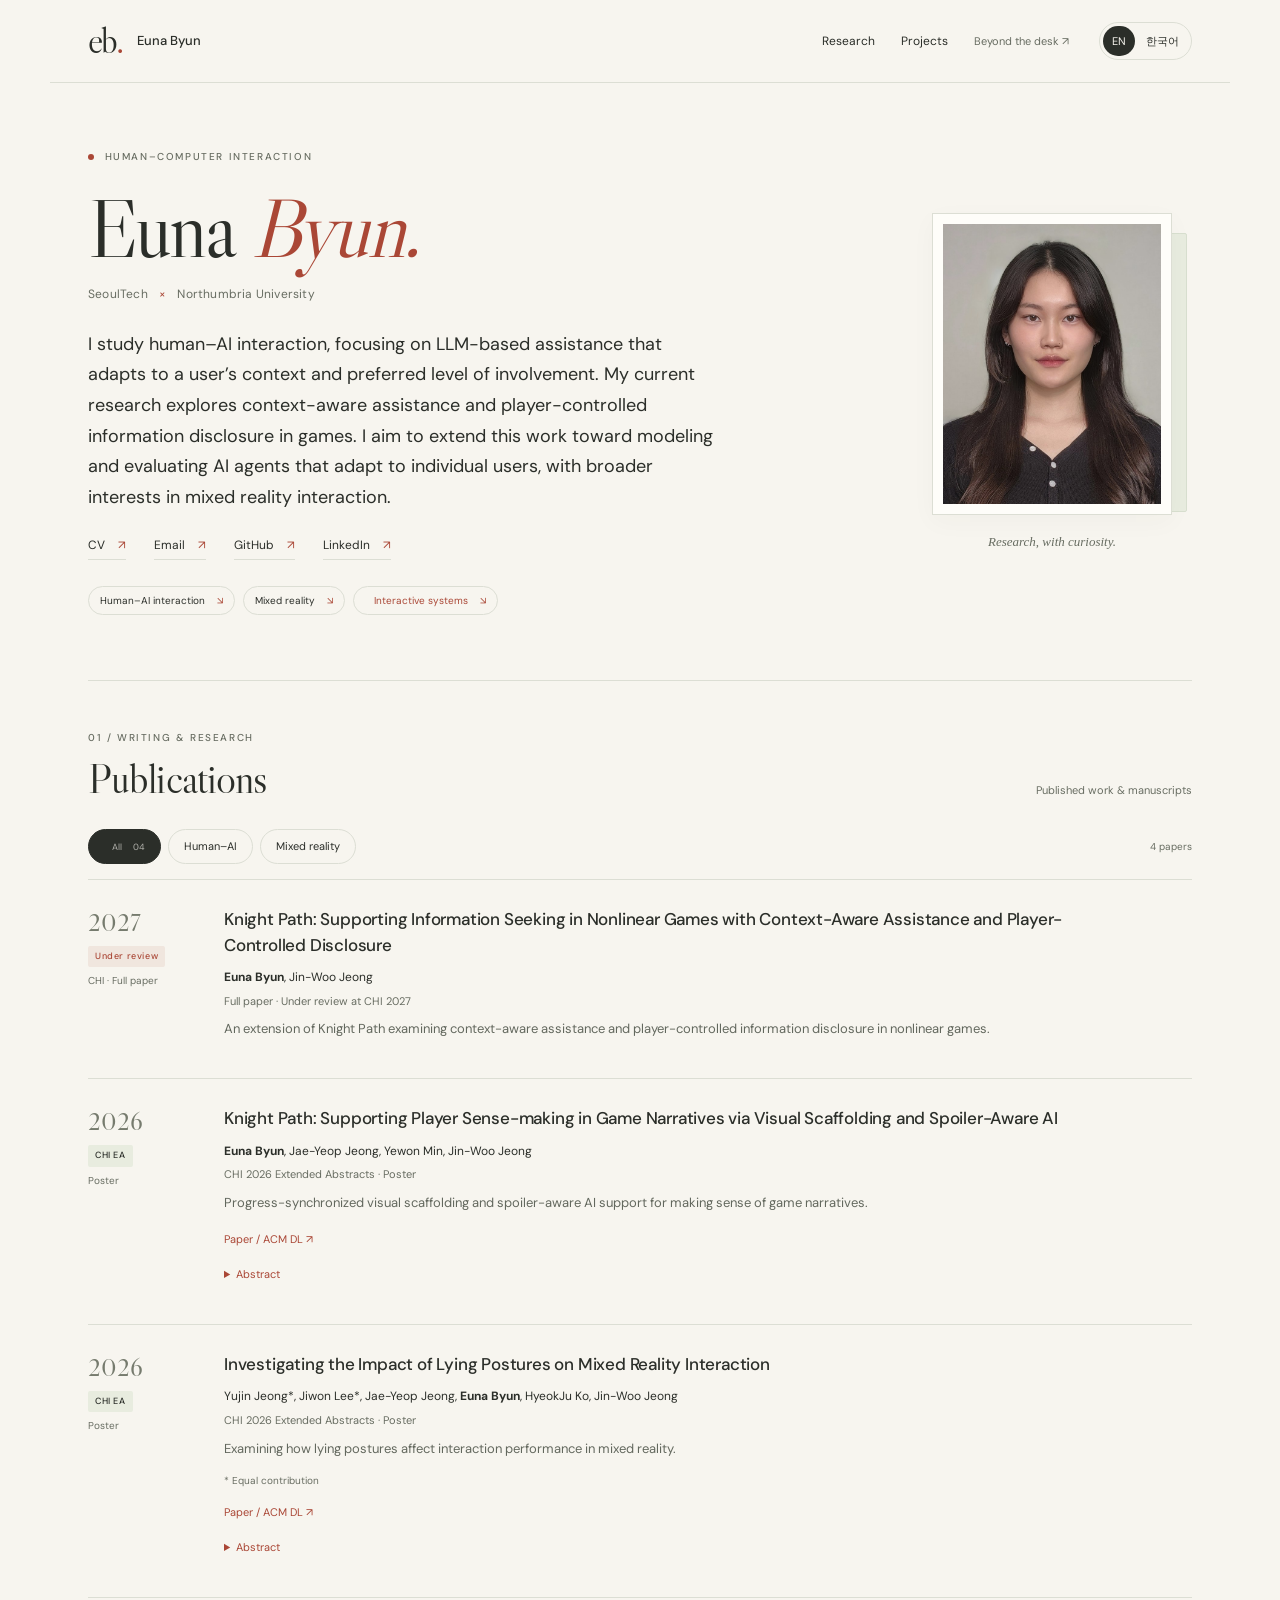
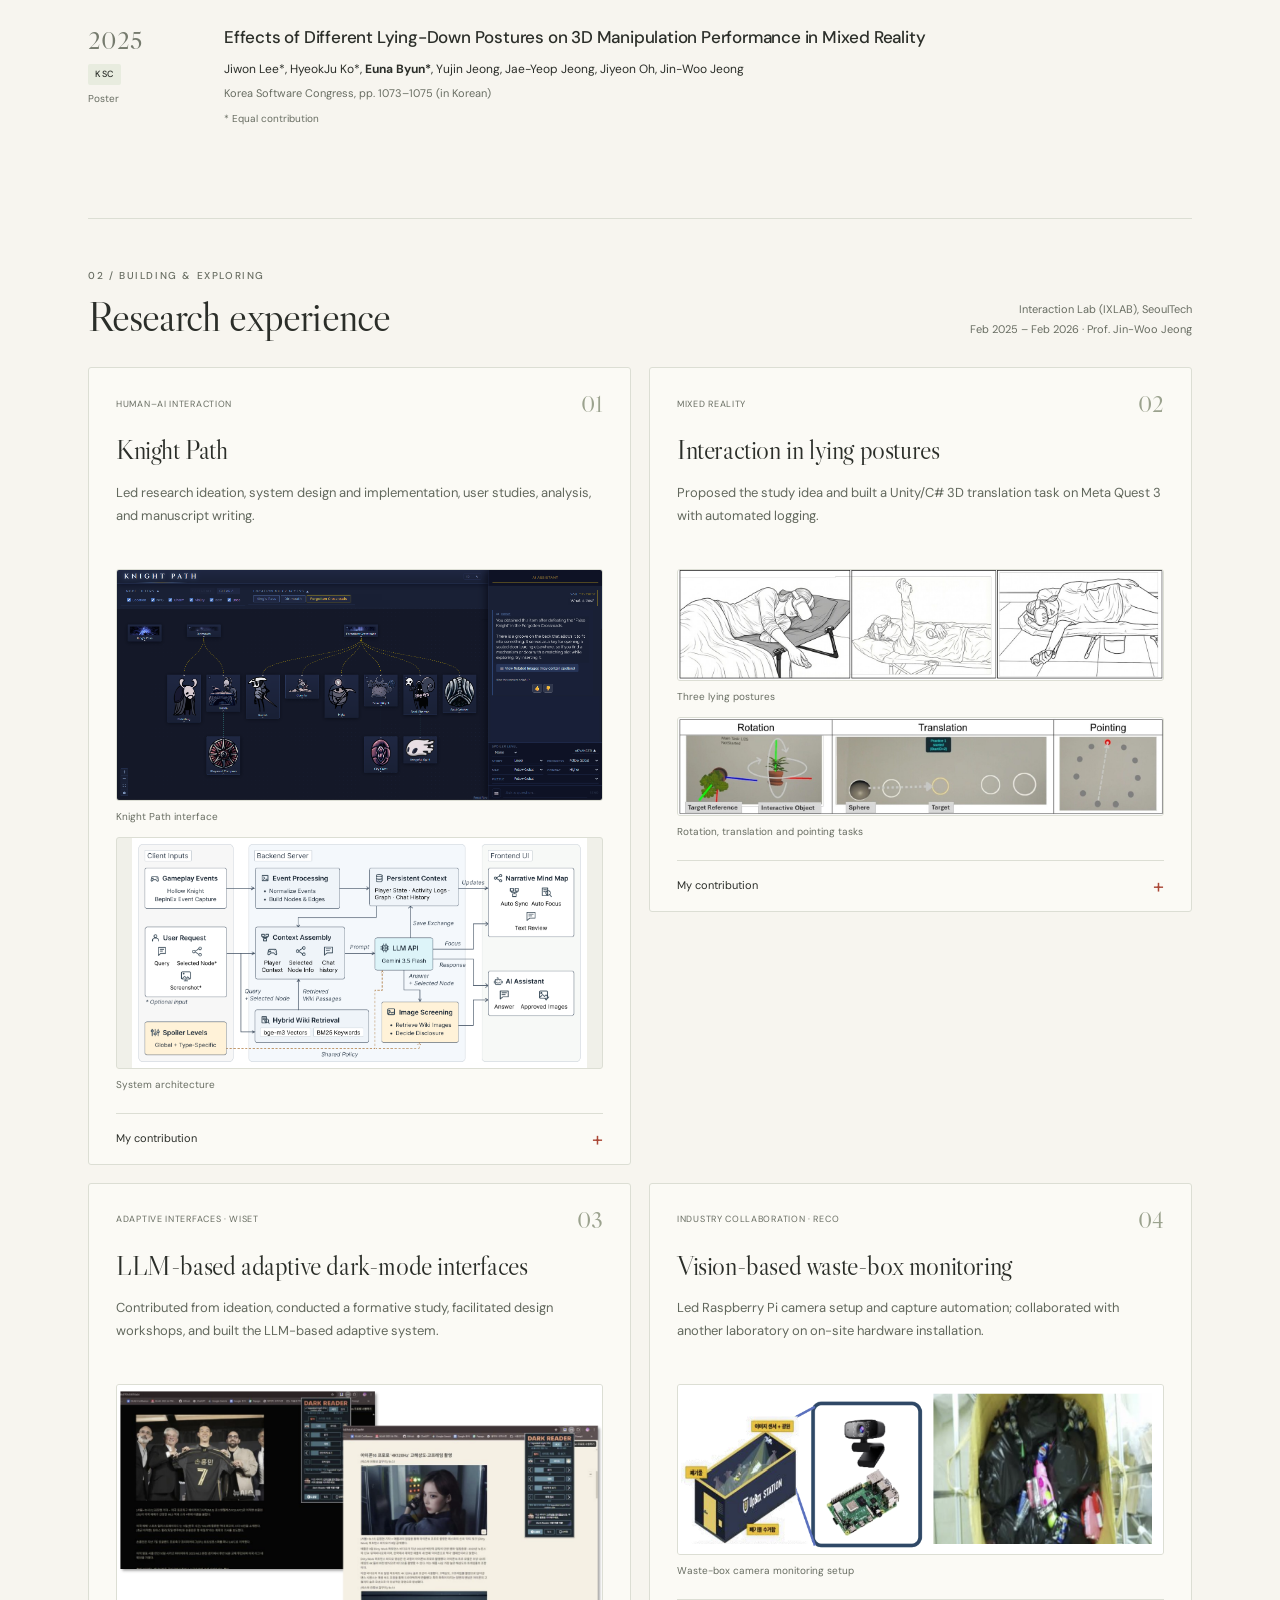
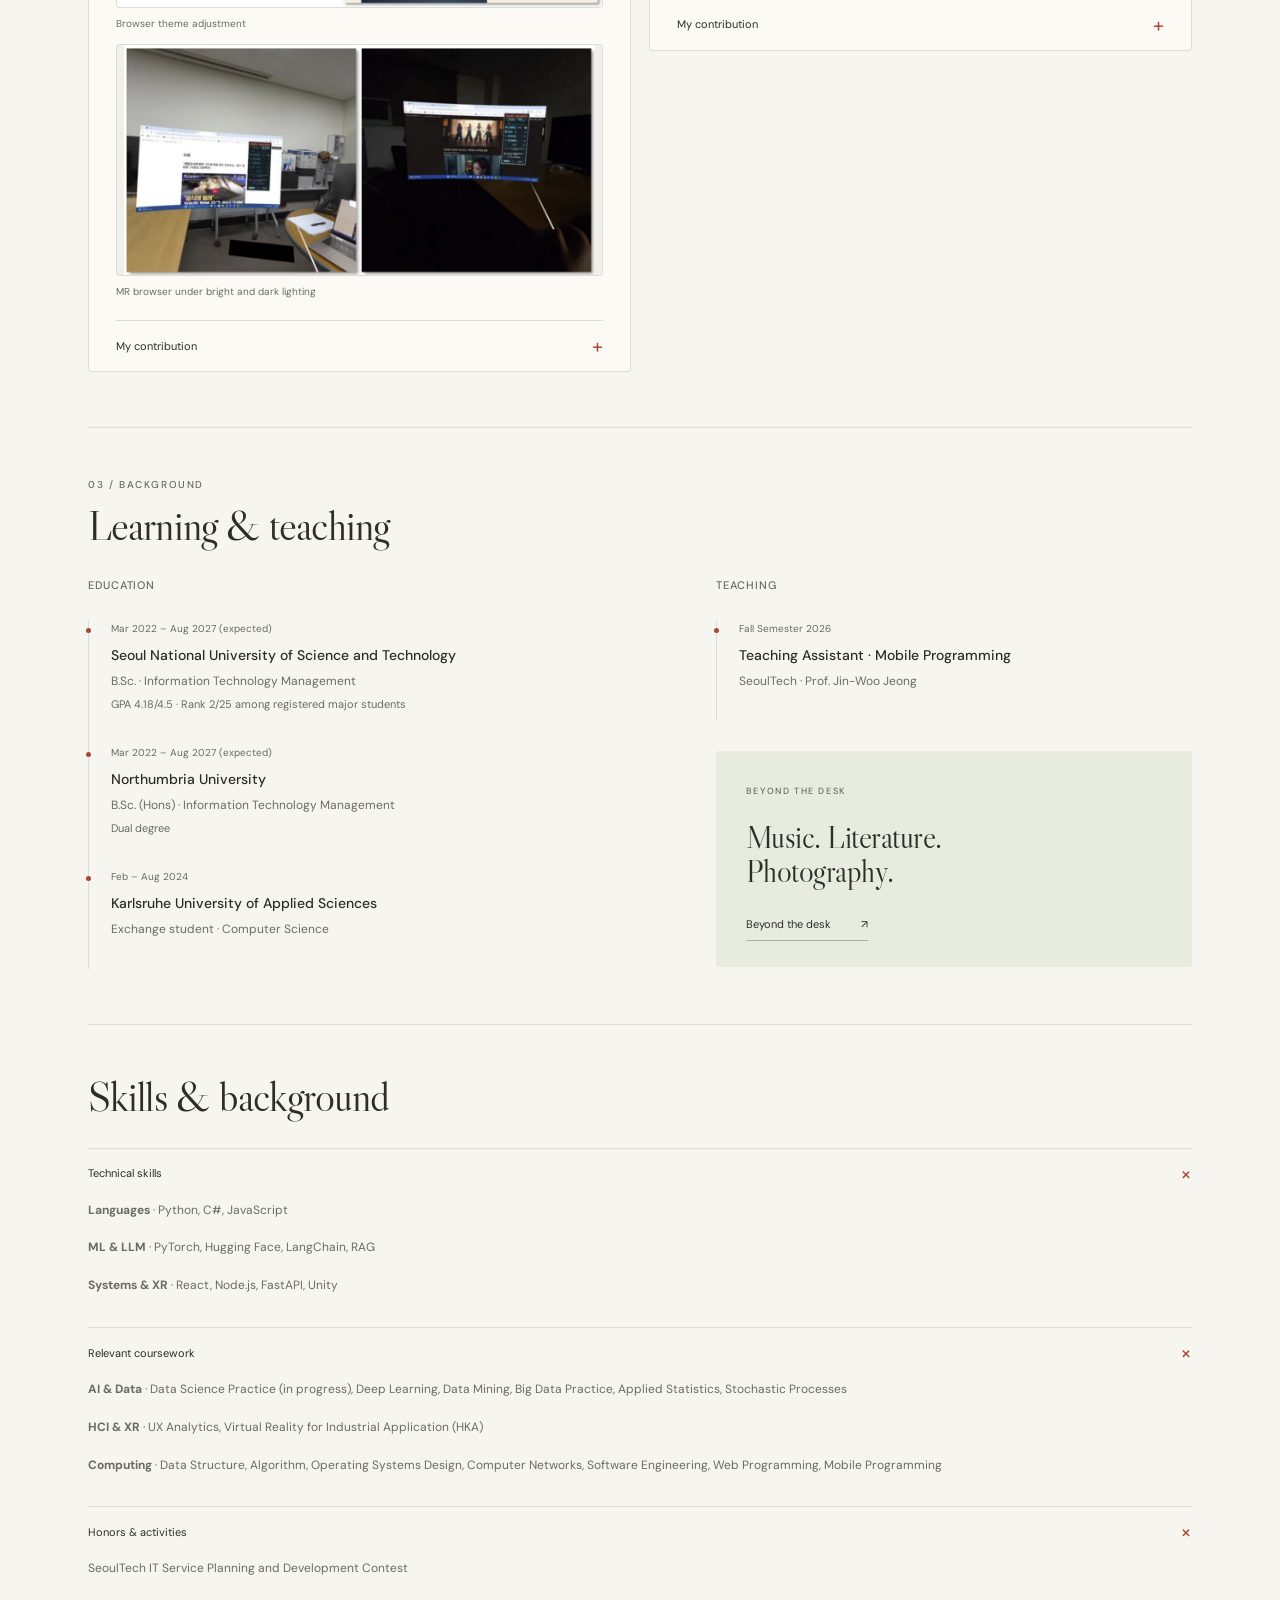
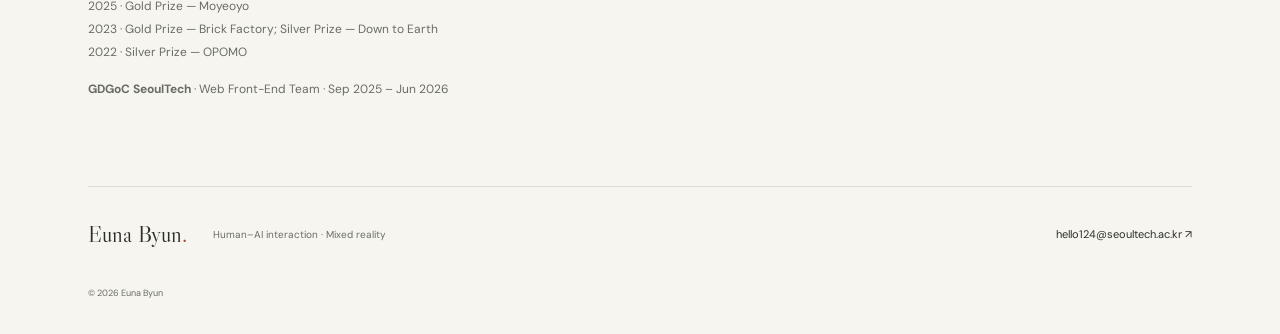
==== commit d8b94812: "Add grouped research image modals and bilingual coursework projects page" ====
--- a/index.html
+++ b/index.html
@@ -1 +1,2 @@
-<!doctype html><html lang="en"><head><meta charset="utf-8"><meta name="viewport" content="width=device-width,initial-scale=1"><title>Euna Byun | Research & Portfolio</title><meta name="description" content="Euna Byun’s research portfolio: human–AI interaction, mixed reality, publications, and interactive systems."><link rel="stylesheet" href="research.css"></head><body><a class="skip" href="#main">Skip to content</a><div class="reading-progress" aria-hidden="true"></div><header><a class="brand" href="index.html"><span class="brand-mark">eb<span>.</span></span><span>Euna Byun</span></a><nav aria-label="Main navigation"><a href="index.html#publications"><span lang="en">Research</span><span lang="ko">연구</span></a><a class="personal-nav" href="personal.html"><span lang="en">Beyond the desk</span><span lang="ko">연구 밖의 나</span> <span class="arrow">↗</span></a></nav><div class="languages" role="group" aria-label="Language"><button data-language="en" aria-pressed="true">EN</button><button data-language="ko" aria-pressed="false">한국어</button></div></header><main id="main"><section class="hero" id="about"><div class="hero-copy"><p class="eyebrow"><span class="tiny-dot"></span> <span lang="en">Human–computer interaction</span><span lang="ko">인간–컴퓨터 상호작용</span></p><h1><span lang="en">Euna <em>Byun.</em></span><span lang="ko">변은아<span class="accent">.</span></span></h1><p class="hero-affiliation">SeoulTech <span>×</span> Northumbria University</p><p class="hero-intro"><span lang="en">I study human–AI interaction, focusing on LLM-based assistance that adapts to a user’s context and preferred level of involvement. My current research explores context-aware assistance and player-controlled information disclosure in games. I aim to extend this work toward modeling and evaluating AI agents that adapt to individual users, with broader interests in mixed reality interaction.</span><span lang="ko">사용자의 맥락과 선호하는 개입 수준에 맞추는 LLM 기반 지원을 중심으로 인간–AI 상호작용을 연구합니다. 현재는 게임에서의 맥락 기반 지원과 플레이어가 통제하는 정보 공개를 탐구하고 있습니다. 이를 개인에게 적응하는 AI 에이전트의 모델링과 평가로 확장하고자 하며, 혼합현실 상호작용에도 관심을 두고 있습니다.</span></p><div class="links"><a href="https://docs.google.com/document/d/10apxZ-0LysYvdw2kMFzKjS67fbBKk2ui86XGeOh1lrc/edit?usp=sharing" target="_blank" rel="noopener" aria-label="CV">CV <span aria-hidden="true">↗</span></a><a href="mailto:hello124@seoultech.ac.kr">Email <span>↗</span></a><a href="https://github.com/TPRPT" target="_blank" rel="noopener">GitHub <span>↗</span></a><a href="https://www.linkedin.com/in/pinia124" target="_blank" rel="noopener">LinkedIn <span>↗</span></a></div><div class="interest-chips" aria-label="Explore research interests"><button data-shortcut="ai">Human–AI interaction <span>↘</span></button><button data-shortcut="xr">Mixed reality <span>↘</span></button><a href="#experience"><span lang="en">Interactive systems</span><span lang="ko">인터랙티브 시스템</span> <span>↘</span></a></div></div><div class="portrait-wrap"><div class="portrait-paper"><img class="portrait" src="portrait.jpg" width="210" height="280" alt="Euna Byun / 변은아"></div><p class="portrait-caption"><span lang="en">Research, with curiosity.</span><span lang="ko">호기심에서 시작하는 연구.</span></p></div></section><section class="publications-section" id="publications"><div class="section-head"><div><p class="eyebrow">01 / <span lang="en">Writing & research</span><span lang="ko">논문</span></p><h2><span lang="en">Publications</span><span lang="ko">출판 논문</span></h2></div><p class="section-aside"><span lang="en">Published work & manuscripts</span><span lang="ko">게재 논문과 심사 중 원고</span></p></div><div class="filter-bar"><div class="filters" role="group" aria-label="Filter publications"><button class="active" data-filter="all" aria-pressed="true"><span lang="en">All</span><span lang="ko">전체</span> <span>04</span></button><button data-filter="ai" aria-pressed="false">Human–AI</button><button data-filter="xr" aria-pressed="false">Mixed reality</button></div><span class="filter-count" aria-live="polite"><span id="pub-count">4</span> <span lang="en">papers</span><span lang="ko">편</span></span></div><div class="publication-list"><article class="publication" data-category="ai" id="knight-path-2027"><div class="publication-meta"><span class="pub-year">2027</span><span class="status reviewing"><span lang="en">Under review</span><span lang="ko">심사 중</span></span><span class="pub-type">CHI · Full paper</span></div><div class="publication-body"><h3>Knight Path: Supporting Information Seeking in Nonlinear Games with Context-Aware Assistance and Player-Controlled Disclosure</h3><p class="authors"><strong>Euna Byun</strong>, Jin-Woo Jeong</p><p class="pub-venue"><span lang="en">Full paper · Under review at CHI 2027</span><span lang="ko">Full Paper · CHI 2027 심사 중</span></p><p class="description"><span lang="en">An extension of Knight Path examining context-aware assistance and player-controlled information disclosure in nonlinear games.</span><span lang="ko">비선형 게임에서 맥락 기반 지원과 플레이어의 정보 공개 통제를 탐구한 Knight Path 후속 연구.</span></p></div></article><article class="publication" data-category="ai" id="knight-path"><div class="publication-meta"><span class="pub-year">2026</span><span class="status">CHI EA</span><span class="pub-type">Poster</span></div><div class="publication-body"><h3><a href="https://doi.org/10.1145/3772363.3798468" rel="noopener" target="_blank">Knight Path: Supporting Player Sense-making in Game Narratives via Visual Scaffolding and Spoiler-Aware AI</a></h3><p class="authors"><strong>Euna Byun</strong>, Jae-Yeop Jeong, Yewon Min, Jin-Woo Jeong</p><p class="pub-venue">CHI 2026 Extended Abstracts · Poster</p><p class="description"><span lang="en">Progress-synchronized visual scaffolding and spoiler-aware AI support for making sense of game narratives.</span><span lang="ko">게임 진행 상황에 연동되는 시각적 구조화와 스포일러를 고려한 AI 지원을 통해 게임 서사 이해를 돕는 시스템.</span></p><a class="paper-link" href="https://doi.org/10.1145/3772363.3798468" rel="noopener" target="_blank"><span lang="en">Paper / ACM DL ↗</span><span lang="ko">논문 / ACM DL ↗</span></a><details class="abstract"><summary><span lang="en">Abstract</span><span lang="ko">초록 (영문 원문)</span></summary><p>Fragmented narrative delivery in games often causes cognitive gaps, while external resources risk spoilers and information overload. We present Knight Path, an adaptive system integrating structural visual scaffolding with on-demand, spoiler-aware AI guidance. The system combines interactive narrative visualization with a tiered AI assistant synchronized with live gameplay. A user study (N = 18) in a non-linear environment showed significant improvements in search efficiency and contextual clarity while preserving narrative immersion. Knight Path effectively addresses the conflict between seeking assistance and sustaining the joy of discovery by empowering players to manage narrative uncertainty.</p></details></div></article><article class="publication" data-category="xr" id="lying-postures"><div class="publication-meta"><span class="pub-year">2026</span><span class="status">CHI EA</span><span class="pub-type">Poster</span></div><div class="publication-body"><h3><a href="https://doi.org/10.1145/3772363.3798467" rel="noopener" target="_blank">Investigating the Impact of Lying Postures on Mixed Reality Interaction</a></h3><p class="authors">Yujin Jeong*, Jiwon Lee*, Jae-Yeop Jeong, <strong>Euna Byun</strong>, HyeokJu Ko, Jin-Woo Jeong</p><p class="pub-venue">CHI 2026 Extended Abstracts · Poster</p><p class="description"><span lang="en">Examining how lying postures affect interaction performance in mixed reality.</span><span lang="ko">누운 자세가 혼합현실 환경의 상호작용 수행에 미치는 영향을 분석한 연구.</span></p><p class="equal"><span lang="en">* Equal contribution</span><span lang="ko">* 공동 제1저자</span></p><a class="paper-link" href="https://doi.org/10.1145/3772363.3798467" rel="noopener" target="_blank"><span lang="en">Paper / ACM DL ↗</span><span lang="ko">논문 / ACM DL ↗</span></a><details class="abstract"><summary><span lang="en">Abstract</span><span lang="ko">초록 (영문 원문)</span></summary><p>As MR head-mounted displays integrate into daily life, users increasingly interact while reclining, yet how lying positions affect interaction performance and task load remains underexplored. We conducted a user study (N=18) evaluating 3D manipulation and pointing tasks across supine, left-lateral, and right-lateral postures. Results reveal significant differences in performance and comfort across lying positions, demonstrating the necessity of posture-adaptive interfaces for consistent usability in recumbent MR interaction.</p></details></div></article><article class="publication" data-category="xr" id="ksc-2025"><div class="publication-meta"><span class="pub-year">2025</span><span class="status">KSC</span><span class="pub-type">Poster</span></div><div class="publication-body"><h3>Effects of Different Lying-Down Postures on 3D Manipulation Performance in Mixed Reality</h3><p class="authors">Jiwon Lee*, HyeokJu Ko*, <strong>Euna Byun*</strong>, Yujin Jeong, Jae-Yeop Jeong, Jiyeon Oh, Jin-Woo Jeong</p><p class="pub-venue"><span lang="en">Korea Software Congress, pp. 1073–1075 (in Korean)</span><span lang="ko">한국소프트웨어종합학술대회, pp. 1073–1075 (국문)</span></p><p class="equal"><span lang="en">* Equal contribution</span><span lang="ko">* 공동 제1저자</span></p></div></article></div></section><section id="experience"><div class="section-head"><div><p class="eyebrow">02 / <span lang="en">Building & exploring</span><span lang="ko">연구 경험</span></p><h2><span lang="en">Research experience</span><span lang="ko">연구 경험</span></h2></div><p class="section-aside">Interaction Lab (IXLAB), SeoulTech<br>Feb 2025 – Feb 2026 · Prof. Jin-Woo Jeong</p></div><div class="research-grid"><article class="research-card" data-kind="ai"><div class="card-top"><span class="category-label">Human–AI interaction</span><span class="card-number">01</span></div><h3><span lang="en">Knight Path</span><span lang="ko">Knight Path</span></h3><p><span lang="en">Led research ideation, system design and implementation, user studies, analysis, and manuscript writing.</span><span lang="ko">연구 기획, 시스템 설계·구현, 사용자 연구, 분석 및 논문 작성을 주도했습니다.</span></p><figure class="research-figure"><a href="assets/research/knight-path.png" target="_blank" rel="noopener" aria-label="View research image"><img src="assets/research/knight-path.png" width="1919" height="909" loading="lazy" alt="Progress-synchronized mind map and AI assistant / 진행 상황에 연동되는 마인드맵과 AI 도우미"></a><figcaption><span lang="en">Progress-synchronized mind map and AI assistant</span><span lang="ko">진행 상황에 연동되는 마인드맵과 AI 도우미</span></figcaption></figure><details class="contribution"><summary><span lang="en">My contribution</span><span lang="ko">기여 자세히</span><span class="toggle-sign" aria-hidden="true">+</span></summary><div class="detail-content"><p><span lang="en">Built a Hollow Knight support system combining a progress-synchronized narrative mind map, an LLM assistant using game context and screenshots, hybrid wiki retrieval (bge-m3 + BM25) and Gemini, and player-controlled disclosure settings.</span><span lang="ko">Hollow Knight의 진행 상황에 연동되는 서사 마인드맵, 게임 맥락과 스크린샷을 활용하는 LLM 도우미, 하이브리드 위키 검색(bge-m3 + BM25)과 Gemini, 플레이어가 통제하는 정보 공개 설정을 결합했습니다.</span></p><p><span lang="en">Ran a between-subjects study with 52 novice players and evaluations with 6 experienced players and 4 industry professionals. Continued after February 2026 through the CHI 2027 submission.</span><span lang="ko">초보 플레이어 52명을 대상으로 집단 간 연구를 진행하고 숙련 플레이어 6명 및 업계 전문가 4명의 평가를 수행했습니다. 2026년 2월 이후에도 CHI 2027 제출까지 연구를 이어갔습니다.</span></p></div></details></article><article class="research-card" data-kind="xr"><div class="card-top"><span class="category-label">Mixed reality</span><span class="card-number">02</span></div><h3><span lang="en">Interaction in lying postures</span><span lang="ko">누운 자세에서의 상호작용</span></h3><p><span lang="en">Proposed the study idea and built a Unity/C# 3D translation task on Meta Quest 3 with automated logging.</span><span lang="ko">연구 아이디어를 제안하고 Meta Quest 3에서 자동 로깅을 지원하는 Unity/C# 3D 이동 과제를 구현했습니다.</span></p><figure class="research-figure"><a href="assets/research/lying-postures.jpeg" target="_blank" rel="noopener" aria-label="View research image"><img src="assets/research/lying-postures.jpeg" width="1531" height="748" loading="lazy" alt="Study setup and three lying postures / 실험 구성 및 세 가지 누운 자세"></a><figcaption><span lang="en">Study setup and three lying postures</span><span lang="ko">실험 구성 및 세 가지 누운 자세</span></figcaption></figure><details class="contribution"><summary><span lang="en">My contribution</span><span lang="ko">기여 자세히</span><span class="toggle-sign" aria-hidden="true">+</span></summary><div class="detail-content"><p><span lang="en">Logged task time, hand and head movement, and task success. Ran a within-subjects study with 24 participants comparing supine, left, and right lying postures across rotation, translation, and pointing tasks.</span><span lang="ko">과제 시간, 손과 머리의 움직임, 과제 성공 여부를 기록했습니다. 참가자 24명을 대상으로 바로 눕기·왼쪽·오른쪽 눕기 자세에서 회전·이동·포인팅 과제를 비교하는 집단 내 연구를 수행했습니다.</span></p><p><span lang="en">Analyzed the data and identified posture-specific compensatory movements as cues for posture-aware MR interfaces.</span><span lang="ko">데이터를 분석하고 자세별 보상 움직임을 자세 인식형 MR 인터페이스를 위한 단서로 도출했습니다.</span></p></div></details></article><article class="research-card" data-kind="ui"><div class="card-top"><span class="category-label">Adaptive interfaces · WISET</span><span class="card-number">03</span></div><h3><span lang="en">LLM-based adaptive dark-mode interfaces</span><span lang="ko">LLM 기반 적응형 다크모드 인터페이스</span></h3><p><span lang="en">Contributed from ideation, conducted a formative study, facilitated design workshops, and built the LLM-based adaptive system.</span><span lang="ko">아이디어 구상부터 참여해 formative study와 디자인 워크숍을 진행하고 LLM 기반 적응형 시스템을 구현했습니다.</span></p><figure class="research-figure"><a href="assets/research/wiset.jpeg" target="_blank" rel="noopener" aria-label="View research image"><img src="assets/research/wiset.jpeg" width="558" height="543" loading="lazy" alt="MR browser used in the formative study / 형성 연구에 사용한 MR 브라우저"></a><figcaption><span lang="en">MR browser used in the formative study</span><span lang="ko">형성 연구에 사용한 MR 브라우저</span></figcaption></figure><details class="contribution"><summary><span lang="en">My contribution</span><span lang="ko">기여 자세히</span><span class="toggle-sign" aria-hidden="true">+</span></summary><div class="detail-content"><p><span lang="en">Conducted a formative study with 18 participants adjusting brightness, contrast, and dark mode in an MR browser under bright and dark lighting, followed by interviews.</span><span lang="ko">참가자 18명이 밝고 어두운 조명에서 MR 브라우저의 밝기·대비·다크모드를 조정하는 formative study와 후속 인터뷰를 진행했습니다.</span></p><p><span lang="en">Facilitated a two-round Figma workshop with 6 participants, using passthrough MR tutorials built from Meta XR SDK samples.</span><span lang="ko">Meta XR SDK 샘플 기반 패스스루 MR 튜토리얼을 활용해 참가자 6명과 두 차례 Figma 디자인 워크숍을 진행했습니다.</span></p><p><span lang="en">Built a JavaScript web extension for color-theme adjustment, a FastAPI backend, and a Unity MR app on Meta Quest 3 with speech and hand input.</span><span lang="ko">색상 테마 조정을 위한 JavaScript 웹 확장, FastAPI 백엔드, 음성·손 입력을 지원하는 Meta Quest 3용 Unity MR 앱을 구현했습니다.</span></p></div></details></article><article class="research-card" data-kind="industry"><div class="card-top"><span class="category-label">Industry collaboration · RECO</span><span class="card-number">04</span></div><h3><span lang="en">Vision-based waste-box monitoring</span><span lang="ko">비전 기반 폐기물 수거함 모니터링</span></h3><p><span lang="en">Led Raspberry Pi camera setup and capture automation; collaborated with another laboratory on on-site hardware installation.</span><span lang="ko">Raspberry Pi 카메라 설치와 촬영 자동화를 주도하고 다른 연구실과 현장 하드웨어 설치에 협업했습니다.</span></p><details class="contribution"><summary><span lang="en">My contribution</span><span lang="ko">기여 자세히</span><span class="toggle-sign" aria-hidden="true">+</span></summary><div class="detail-content"><p><span lang="en">Implemented a Python/OpenCV pipeline for motion detection, event-clip extraction, CSV reports, and diagnostic charts.</span><span lang="ko">움직임 감지, 이벤트 클립 추출, CSV 보고서 및 진단 차트를 위한 Python/OpenCV 파이프라인을 구현했습니다.</span></p></div></details></article></div></section><section class="background-section" id="background"><div class="section-head"><div><p class="eyebrow">03 / <span lang="en">Background</span><span lang="ko">학력과 교육 경험</span></p><h2><span lang="en">Learning & teaching</span><span lang="ko">학력과 교육 경험</span></h2></div></div><div class="background-grid"><div><h3 class="column-label"><span lang="en">Education</span><span lang="ko">학력</span></h3><div class="timeline-item"><span class="date"><span lang="en">Mar 2022 – Aug 2027 (expected)</span><span lang="ko">2022.03 – 2027.08 (졸업 예정)</span></span><h4>Seoul National University of Science and Technology</h4><p>B.Sc. · Information Technology Management</p><p class="small">GPA 4.18/4.5 · <span lang="en">Rank 2/25 among registered major students</span><span lang="ko">석차 2/25 (전공 등록 학생 기준)</span></p></div><div class="timeline-item"><span class="date"><span lang="en">Mar 2022 – Aug 2027 (expected)</span><span lang="ko">2022.03 – 2027.08 (졸업 예정)</span></span><h4>Northumbria University</h4><p>B.Sc. (Hons) · Information Technology Management</p><p class="small"><span lang="en">Dual degree</span><span lang="ko">복수학위</span></p></div><div class="timeline-item"><span class="date">Feb – Aug 2024</span><h4>Karlsruhe University of Applied Sciences</h4><p><span lang="en">Exchange student · Computer Science</span><span lang="ko">교환학생 · Computer Science</span></p></div></div><div><h3 class="column-label"><span lang="en">Teaching</span><span lang="ko">교육 경험</span></h3><div class="timeline-item"><span class="date"><span lang="en">Fall Semester 2026</span><span lang="ko">2026학년도 2학기</span></span><h4><span lang="en">Teaching Assistant</span><span lang="ko">조교</span> · Mobile Programming</h4><p>SeoulTech · Prof. Jin-Woo Jeong</p></div><div class="beyond-note"><span class="eyebrow"><span lang="en">Beyond the desk</span><span lang="ko">연구 밖에서는</span></span><h3><span lang="en">Music. Literature.<br>Photography.</span><span lang="ko">음악, 문학,<br>그리고 사진.</span></h3><a class="text-link" href="personal.html"><span lang="en">Beyond the desk</span><span lang="ko">연구 밖의 나</span> <span>↗</span></a></div></div></div></section><section id="additional-background"><div class="section-head"><h2><span lang="en">Skills & background</span><span lang="ko">기술 및 활동</span></h2></div><details class="contribution" open><summary><span lang="en">Technical skills</span><span lang="ko">기술</span><span class="toggle-sign" aria-hidden="true">+</span></summary><div class="detail-content"><p><strong>Languages</strong> · Python, C#, JavaScript</p><p><strong>ML &amp; LLM</strong> · PyTorch, Hugging Face, LangChain, RAG</p><p><strong>Systems &amp; XR</strong> · React, Node.js, FastAPI, Unity</p></div></details><details class="contribution" open><summary><span lang="en">Relevant coursework</span><span lang="ko">주요 수강 과목</span><span class="toggle-sign" aria-hidden="true">+</span></summary><div class="detail-content"><p><strong>AI &amp; Data</strong> · <span lang="en">Data Science Practice (in progress)</span><span lang="ko">Data Science Practice (수강 중)</span>, Deep Learning, Data Mining, Big Data Practice, Applied Statistics, Stochastic Processes</p><p><strong>HCI &amp; XR</strong> · UX Analytics, Virtual Reality for Industrial Application (HKA)</p><p><strong>Computing</strong> · Data Structure, Algorithm, Operating Systems Design, Computer Networks, Software Engineering, Web Programming, Mobile Programming</p></div></details><details class="contribution" open><summary><span lang="en">Honors & activities</span><span lang="ko">수상 및 활동</span><span class="toggle-sign" aria-hidden="true">+</span></summary><div class="detail-content"><p><span lang="en">SeoulTech IT Service Planning and Development Contest</span><span lang="ko">서울과학기술대학교 IT 서비스 기획 및 개발 경진대회</span></p><p>2025 · <span lang="en">Gold Prize — Moyeoyo</span><span lang="ko">금상 — 모여요</span><br>2023 · <span lang="en">Gold Prize — Brick Factory; Silver Prize — Down to Earth</span><span lang="ko">금상 — Brick Factory; 은상 — Down to Earth</span><br>2022 · <span lang="en">Silver Prize — OPOMO</span><span lang="ko">은상 — OPOMO</span></p><p><strong>GDGoC SeoulTech</strong> · <span lang="en">Web Front-End Team · Sep 2025 – Jun 2026</span><span lang="ko">웹 프론트엔드 팀 · 2025.09 – 2026.06</span></p></div></details></section><footer><a class="footer-name" href="index.html">Euna Byun<span>.</span></a><p><span lang="en">Human–AI interaction · Mixed reality</span><span lang="ko">인간–AI 상호작용 · 혼합현실</span></p><a href="mailto:hello124@seoultech.ac.kr">hello124@seoultech.ac.kr ↗</a><span class="copyright">© 2026 Euna Byun</span></footer></main><script src="script.js"></script></body></html>
+<!doctype html><html lang="en"><head><meta charset="utf-8"><meta name="viewport" content="width=device-width,initial-scale=1"><title>Euna Byun | Research & Portfolio</title><meta name="description" content="Euna Byun’s research portfolio: human–AI interaction, mixed reality, publications, and interactive systems."><link rel="stylesheet" href="research.css"></head><body><a class="skip" href="#main">Skip to content</a><div class="reading-progress" aria-hidden="true"></div><header><a class="brand" href="index.html"><span class="brand-mark">eb<span>.</span></span><span>Euna Byun</span></a><nav aria-label="Main navigation"><a href="index.html#publications"><span lang="en">Research</span><span lang="ko">연구</span></a><a href="projects.html"><span lang="en">Projects</span><span lang="ko">프로젝트</span></a><a class="personal-nav" href="personal.html"><span lang="en">Beyond the desk</span><span lang="ko">연구 밖의 나</span> <span class="arrow">↗</span></a></nav><div class="languages" role="group" aria-label="Language"><button data-language="en" aria-pressed="true">EN</button><button data-language="ko" aria-pressed="false">한국어</button></div></header><main id="main"><section class="hero" id="about"><div class="hero-copy"><p class="eyebrow"><span class="tiny-dot"></span> <span lang="en">Human–computer interaction</span><span lang="ko">인간–컴퓨터 상호작용</span></p><h1><span lang="en">Euna <em>Byun.</em></span><span lang="ko">변은아<span class="accent">.</span></span></h1><p class="hero-affiliation">SeoulTech <span>×</span> Northumbria University</p><p class="hero-intro"><span lang="en">I study human–AI interaction, focusing on LLM-based assistance that adapts to a user’s context and preferred level of involvement. My current research explores context-aware assistance and player-controlled information disclosure in games. I aim to extend this work toward modeling and evaluating AI agents that adapt to individual users, with broader interests in mixed reality interaction.</span><span lang="ko">사용자의 맥락과 선호하는 개입 수준에 맞추는 LLM 기반 지원을 중심으로 인간–AI 상호작용을 연구합니다. 현재는 게임에서의 맥락 기반 지원과 플레이어가 통제하는 정보 공개를 탐구하고 있습니다. 이를 개인에게 적응하는 AI 에이전트의 모델링과 평가로 확장하고자 하며, 혼합현실 상호작용에도 관심을 두고 있습니다.</span></p><div class="links"><a href="https://docs.google.com/document/d/10apxZ-0LysYvdw2kMFzKjS67fbBKk2ui86XGeOh1lrc/edit?usp=sharing" target="_blank" rel="noopener" aria-label="CV">CV <span aria-hidden="true">↗</span></a><a href="mailto:hello124@seoultech.ac.kr">Email <span>↗</span></a><a href="https://github.com/TPRPT" target="_blank" rel="noopener">GitHub <span>↗</span></a><a href="https://www.linkedin.com/in/pinia124" target="_blank" rel="noopener">LinkedIn <span>↗</span></a></div><div class="interest-chips" aria-label="Explore research interests"><button data-shortcut="ai">Human–AI interaction <span>↘</span></button><button data-shortcut="xr">Mixed reality <span>↘</span></button><a href="#experience"><span lang="en">Interactive systems</span><span lang="ko">인터랙티브 시스템</span> <span>↘</span></a></div></div><div class="portrait-wrap"><div class="portrait-paper"><img class="portrait" src="portrait.jpg" width="210" height="280" alt="Euna Byun / 변은아"></div><p class="portrait-caption"><span lang="en">Research, with curiosity.</span><span lang="ko">호기심에서 시작하는 연구.</span></p></div></section><section class="publications-section" id="publications"><div class="section-head"><div><p class="eyebrow">01 / <span lang="en">Writing & research</span><span lang="ko">논문</span></p><h2><span lang="en">Publications</span><span lang="ko">출판 논문</span></h2></div><p class="section-aside"><span lang="en">Published work & manuscripts</span><span lang="ko">게재 논문과 심사 중 원고</span></p></div><div class="filter-bar"><div class="filters" role="group" aria-label="Filter publications"><button class="active" data-filter="all" aria-pressed="true"><span lang="en">All</span><span lang="ko">전체</span> <span>04</span></button><button data-filter="ai" aria-pressed="false">Human–AI</button><button data-filter="xr" aria-pressed="false">Mixed reality</button></div><span class="filter-count" aria-live="polite"><span id="pub-count">4</span> <span lang="en">papers</span><span lang="ko">편</span></span></div><div class="publication-list"><article class="publication" data-category="ai" id="knight-path-2027"><div class="publication-meta"><span class="pub-year">2027</span><span class="status reviewing"><span lang="en">Under review</span><span lang="ko">심사 중</span></span><span class="pub-type">CHI · Full paper</span></div><div class="publication-body"><h3>Knight Path: Supporting Information Seeking in Nonlinear Games with Context-Aware Assistance and Player-Controlled Disclosure</h3><p class="authors"><strong>Euna Byun</strong>, Jin-Woo Jeong</p><p class="pub-venue"><span lang="en">Full paper · Under review at CHI 2027</span><span lang="ko">Full Paper · CHI 2027 심사 중</span></p><p class="description"><span lang="en">An extension of Knight Path examining context-aware assistance and player-controlled information disclosure in nonlinear games.</span><span lang="ko">비선형 게임에서 맥락 기반 지원과 플레이어의 정보 공개 통제를 탐구한 Knight Path 후속 연구.</span></p></div></article><article class="publication" data-category="ai" id="knight-path"><div class="publication-meta"><span class="pub-year">2026</span><span class="status">CHI EA</span><span class="pub-type">Poster</span></div><div class="publication-body"><h3><a href="https://doi.org/10.1145/3772363.3798468" rel="noopener" target="_blank">Knight Path: Supporting Player Sense-making in Game Narratives via Visual Scaffolding and Spoiler-Aware AI</a></h3><p class="authors"><strong>Euna Byun</strong>, Jae-Yeop Jeong, Yewon Min, Jin-Woo Jeong</p><p class="pub-venue">CHI 2026 Extended Abstracts · Poster</p><p class="description"><span lang="en">Progress-synchronized visual scaffolding and spoiler-aware AI support for making sense of game narratives.</span><span lang="ko">게임 진행 상황에 연동되는 시각적 구조화와 스포일러를 고려한 AI 지원을 통해 게임 서사 이해를 돕는 시스템.</span></p><a class="paper-link" href="https://doi.org/10.1145/3772363.3798468" rel="noopener" target="_blank"><span lang="en">Paper / ACM DL ↗</span><span lang="ko">논문 / ACM DL ↗</span></a><details class="abstract"><summary><span lang="en">Abstract</span><span lang="ko">초록 (영문 원문)</span></summary><p>Fragmented narrative delivery in games often causes cognitive gaps, while external resources risk spoilers and information overload. We present Knight Path, an adaptive system integrating structural visual scaffolding with on-demand, spoiler-aware AI guidance. The system combines interactive narrative visualization with a tiered AI assistant synchronized with live gameplay. A user study (N = 18) in a non-linear environment showed significant improvements in search efficiency and contextual clarity while preserving narrative immersion. Knight Path effectively addresses the conflict between seeking assistance and sustaining the joy of discovery by empowering players to manage narrative uncertainty.</p></details></div></article><article class="publication" data-category="xr" id="lying-postures"><div class="publication-meta"><span class="pub-year">2026</span><span class="status">CHI EA</span><span class="pub-type">Poster</span></div><div class="publication-body"><h3><a href="https://doi.org/10.1145/3772363.3798467" rel="noopener" target="_blank">Investigating the Impact of Lying Postures on Mixed Reality Interaction</a></h3><p class="authors">Yujin Jeong*, Jiwon Lee*, Jae-Yeop Jeong, <strong>Euna Byun</strong>, HyeokJu Ko, Jin-Woo Jeong</p><p class="pub-venue">CHI 2026 Extended Abstracts · Poster</p><p class="description"><span lang="en">Examining how lying postures affect interaction performance in mixed reality.</span><span lang="ko">누운 자세가 혼합현실 환경의 상호작용 수행에 미치는 영향을 분석한 연구.</span></p><p class="equal"><span lang="en">* Equal contribution</span><span lang="ko">* 공동 제1저자</span></p><a class="paper-link" href="https://doi.org/10.1145/3772363.3798467" rel="noopener" target="_blank"><span lang="en">Paper / ACM DL ↗</span><span lang="ko">논문 / ACM DL ↗</span></a><details class="abstract"><summary><span lang="en">Abstract</span><span lang="ko">초록 (영문 원문)</span></summary><p>As MR head-mounted displays integrate into daily life, users increasingly interact while reclining, yet how lying positions affect interaction performance and task load remains underexplored. We conducted a user study (N=18) evaluating 3D manipulation and pointing tasks across supine, left-lateral, and right-lateral postures. Results reveal significant differences in performance and comfort across lying positions, demonstrating the necessity of posture-adaptive interfaces for consistent usability in recumbent MR interaction.</p></details></div></article><article class="publication" data-category="xr" id="ksc-2025"><div class="publication-meta"><span class="pub-year">2025</span><span class="status">KSC</span><span class="pub-type">Poster</span></div><div class="publication-body"><h3>Effects of Different Lying-Down Postures on 3D Manipulation Performance in Mixed Reality</h3><p class="authors">Jiwon Lee*, HyeokJu Ko*, <strong>Euna Byun*</strong>, Yujin Jeong, Jae-Yeop Jeong, Jiyeon Oh, Jin-Woo Jeong</p><p class="pub-venue"><span lang="en">Korea Software Congress, pp. 1073–1075 (in Korean)</span><span lang="ko">한국소프트웨어종합학술대회, pp. 1073–1075 (국문)</span></p><p class="equal"><span lang="en">* Equal contribution</span><span lang="ko">* 공동 제1저자</span></p></div></article></div></section><section id="experience"><div class="section-head"><div><p class="eyebrow">02 / <span lang="en">Building & exploring</span><span lang="ko">연구 경험</span></p><h2><span lang="en">Research experience</span><span lang="ko">연구 경험</span></h2></div><p class="section-aside">Interaction Lab (IXLAB), SeoulTech<br>Feb 2025 – Feb 2026 · Prof. Jin-Woo Jeong</p></div><div class="research-grid"><article class="research-card" data-kind="ai"><div class="card-top"><span class="category-label">Human–AI interaction</span><span class="card-number">01</span></div><h3><span lang="en">Knight Path</span><span lang="ko">Knight Path</span></h3><p><span lang="en">Led research ideation, system design and implementation, user studies, analysis, and manuscript writing.</span><span lang="ko">연구 기획, 시스템 설계·구현, 사용자 연구, 분석 및 논문 작성을 주도했습니다.</span></p><div class="research-gallery"><figure class="research-figure"><button type="button" data-photo="assets/research/knight-path.png" data-gallery="ai" aria-label="Enlarge image / 이미지 확대"><img src="assets/research/knight-path.png" width="1919" height="909" loading="lazy" alt="Knight Path interface / Knight Path 인터페이스"></button><figcaption><span lang="en">Knight Path interface</span><span lang="ko">Knight Path 인터페이스</span></figcaption></figure><figure class="research-figure"><button type="button" data-photo="assets/research/knight-architecture.png" data-gallery="ai" aria-label="Enlarge image / 이미지 확대"><img src="assets/research/knight-architecture.png" width="1443" height="728" loading="lazy" alt="System architecture / 시스템 구성도"></button><figcaption><span lang="en">System architecture</span><span lang="ko">시스템 구성도</span></figcaption></figure></div><details class="contribution"><summary><span lang="en">My contribution</span><span lang="ko">기여 자세히</span><span class="toggle-sign" aria-hidden="true">+</span></summary><div class="detail-content"><p><span lang="en">Built a Hollow Knight support system combining a progress-synchronized narrative mind map, an LLM assistant using game context and screenshots, hybrid wiki retrieval (bge-m3 + BM25) and Gemini, and player-controlled disclosure settings.</span><span lang="ko">Hollow Knight의 진행 상황에 연동되는 서사 마인드맵, 게임 맥락과 스크린샷을 활용하는 LLM 도우미, 하이브리드 위키 검색(bge-m3 + BM25)과 Gemini, 플레이어가 통제하는 정보 공개 설정을 결합했습니다.</span></p><p><span lang="en">Ran a between-subjects study with 52 novice players and evaluations with 6 experienced players and 4 industry professionals. Continued after February 2026 through the CHI 2027 submission.</span><span lang="ko">초보 플레이어 52명을 대상으로 집단 간 연구를 진행하고 숙련 플레이어 6명 및 업계 전문가 4명의 평가를 수행했습니다. 2026년 2월 이후에도 CHI 2027 제출까지 연구를 이어갔습니다.</span></p></div></details></article><article class="research-card" data-kind="xr"><div class="card-top"><span class="category-label">Mixed reality</span><span class="card-number">02</span></div><h3><span lang="en">Interaction in lying postures</span><span lang="ko">누운 자세에서의 상호작용</span></h3><p><span lang="en">Proposed the study idea and built a Unity/C# 3D translation task on Meta Quest 3 with automated logging.</span><span lang="ko">연구 아이디어를 제안하고 Meta Quest 3에서 자동 로깅을 지원하는 Unity/C# 3D 이동 과제를 구현했습니다.</span></p><div class="research-gallery"><figure class="research-figure"><button type="button" data-photo="assets/research/lying-postures.png" data-gallery="xr" aria-label="Enlarge image / 이미지 확대"><img src="assets/research/lying-postures.png" width="1408" height="320" loading="lazy" alt="Three lying postures / 세 가지 누운 자세"></button><figcaption><span lang="en">Three lying postures</span><span lang="ko">세 가지 누운 자세</span></figcaption></figure><figure class="research-figure"><button type="button" data-photo="assets/research/lying-tasks.png" data-gallery="xr" aria-label="Enlarge image / 이미지 확대"><img src="assets/research/lying-tasks.png" width="1406" height="280" loading="lazy" alt="Rotation, translation and pointing tasks / 회전·이동·포인팅 과제"></button><figcaption><span lang="en">Rotation, translation and pointing tasks</span><span lang="ko">회전·이동·포인팅 과제</span></figcaption></figure></div><details class="contribution"><summary><span lang="en">My contribution</span><span lang="ko">기여 자세히</span><span class="toggle-sign" aria-hidden="true">+</span></summary><div class="detail-content"><p><span lang="en">Logged task time, hand and head movement, and task success. Ran a within-subjects study with 24 participants comparing supine, left, and right lying postures across rotation, translation, and pointing tasks.</span><span lang="ko">과제 시간, 손과 머리의 움직임, 과제 성공 여부를 기록했습니다. 참가자 24명을 대상으로 바로 눕기·왼쪽·오른쪽 눕기 자세에서 회전·이동·포인팅 과제를 비교하는 집단 내 연구를 수행했습니다.</span></p><p><span lang="en">Analyzed the data and identified posture-specific compensatory movements as cues for posture-aware MR interfaces.</span><span lang="ko">데이터를 분석하고 자세별 보상 움직임을 자세 인식형 MR 인터페이스를 위한 단서로 도출했습니다.</span></p></div></details></article><article class="research-card" data-kind="ui"><div class="card-top"><span class="category-label">Adaptive interfaces · WISET</span><span class="card-number">03</span></div><h3><span lang="en">LLM-based adaptive dark-mode interfaces</span><span lang="ko">LLM 기반 적응형 다크모드 인터페이스</span></h3><p><span lang="en">Contributed from ideation, conducted a formative study, facilitated design workshops, and built the LLM-based adaptive system.</span><span lang="ko">아이디어 구상부터 참여해 formative study와 디자인 워크숍을 진행하고 LLM 기반 적응형 시스템을 구현했습니다.</span></p><div class="research-gallery"><figure class="research-figure"><button type="button" data-photo="assets/research/wiset-browser.png" data-gallery="ui" aria-label="Enlarge image / 이미지 확대"><img src="assets/research/wiset-browser.png" width="1298" height="594" loading="lazy" alt="Browser theme adjustment / 브라우저 테마 조정"></button><figcaption><span lang="en">Browser theme adjustment</span><span lang="ko">브라우저 테마 조정</span></figcaption></figure><figure class="research-figure"><button type="button" data-photo="assets/research/wiset-lighting.png" data-gallery="ui" aria-label="Enlarge image / 이미지 확대"><img src="assets/research/wiset-lighting.png" width="1102" height="538" loading="lazy" alt="MR browser under bright and dark lighting / 밝고 어두운 조명에서의 MR 브라우저"></button><figcaption><span lang="en">MR browser under bright and dark lighting</span><span lang="ko">밝고 어두운 조명에서의 MR 브라우저</span></figcaption></figure></div><details class="contribution"><summary><span lang="en">My contribution</span><span lang="ko">기여 자세히</span><span class="toggle-sign" aria-hidden="true">+</span></summary><div class="detail-content"><p><span lang="en">Conducted a formative study with 18 participants adjusting brightness, contrast, and dark mode in an MR browser under bright and dark lighting, followed by interviews.</span><span lang="ko">참가자 18명이 밝고 어두운 조명에서 MR 브라우저의 밝기·대비·다크모드를 조정하는 formative study와 후속 인터뷰를 진행했습니다.</span></p><p><span lang="en">Facilitated a two-round Figma workshop with 6 participants, using passthrough MR tutorials built from Meta XR SDK samples.</span><span lang="ko">Meta XR SDK 샘플 기반 패스스루 MR 튜토리얼을 활용해 참가자 6명과 두 차례 Figma 디자인 워크숍을 진행했습니다.</span></p><p><span lang="en">Built a JavaScript web extension for color-theme adjustment, a FastAPI backend, and a Unity MR app on Meta Quest 3 with speech and hand input.</span><span lang="ko">색상 테마 조정을 위한 JavaScript 웹 확장, FastAPI 백엔드, 음성·손 입력을 지원하는 Meta Quest 3용 Unity MR 앱을 구현했습니다.</span></p></div></details></article><article class="research-card" data-kind="industry"><div class="card-top"><span class="category-label">Industry collaboration · RECO</span><span class="card-number">04</span></div><h3><span lang="en">Vision-based waste-box monitoring</span><span lang="ko">비전 기반 폐기물 수거함 모니터링</span></h3><p><span lang="en">Led Raspberry Pi camera setup and capture automation; collaborated with another laboratory on on-site hardware installation.</span><span lang="ko">Raspberry Pi 카메라 설치와 촬영 자동화를 주도하고 다른 연구실과 현장 하드웨어 설치에 협업했습니다.</span></p><div class="research-gallery"><figure class="research-figure"><button type="button" data-photo="assets/research/reco.png" data-gallery="industry" aria-label="Enlarge image / 이미지 확대"><img src="assets/research/reco.png" width="788" height="274" loading="lazy" alt="Waste-box camera monitoring setup / 폐기물 수거함 카메라 모니터링 구성"></button><figcaption><span lang="en">Waste-box camera monitoring setup</span><span lang="ko">폐기물 수거함 카메라 모니터링 구성</span></figcaption></figure></div><details class="contribution"><summary><span lang="en">My contribution</span><span lang="ko">기여 자세히</span><span class="toggle-sign" aria-hidden="true">+</span></summary><div class="detail-content"><p><span lang="en">Implemented a Python/OpenCV pipeline for motion detection, event-clip extraction, CSV reports, and diagnostic charts.</span><span lang="ko">움직임 감지, 이벤트 클립 추출, CSV 보고서 및 진단 차트를 위한 Python/OpenCV 파이프라인을 구현했습니다.</span></p></div></details></article></div></section><section class="background-section" id="background"><div class="section-head"><div><p class="eyebrow">03 / <span lang="en">Background</span><span lang="ko">학력과 교육 경험</span></p><h2><span lang="en">Learning & teaching</span><span lang="ko">학력과 교육 경험</span></h2></div></div><div class="background-grid"><div><h3 class="column-label"><span lang="en">Education</span><span lang="ko">학력</span></h3><div class="timeline-item"><span class="date"><span lang="en">Mar 2022 – Aug 2027 (expected)</span><span lang="ko">2022.03 – 2027.08 (졸업 예정)</span></span><h4>Seoul National University of Science and Technology</h4><p>B.Sc. · Information Technology Management</p><p class="small">GPA 4.18/4.5 · <span lang="en">Rank 2/25 among registered major students</span><span lang="ko">석차 2/25 (전공 등록 학생 기준)</span></p></div><div class="timeline-item"><span class="date"><span lang="en">Mar 2022 – Aug 2027 (expected)</span><span lang="ko">2022.03 – 2027.08 (졸업 예정)</span></span><h4>Northumbria University</h4><p>B.Sc. (Hons) · Information Technology Management</p><p class="small"><span lang="en">Dual degree</span><span lang="ko">복수학위</span></p></div><div class="timeline-item"><span class="date">Feb – Aug 2024</span><h4>Karlsruhe University of Applied Sciences</h4><p><span lang="en">Exchange student · Computer Science</span><span lang="ko">교환학생 · Computer Science</span></p></div></div><div><h3 class="column-label"><span lang="en">Teaching</span><span lang="ko">교육 경험</span></h3><div class="timeline-item"><span class="date"><span lang="en">Fall Semester 2026</span><span lang="ko">2026학년도 2학기</span></span><h4><span lang="en">Teaching Assistant</span><span lang="ko">조교</span> · Mobile Programming</h4><p>SeoulTech · Prof. Jin-Woo Jeong</p></div><div class="beyond-note"><span class="eyebrow"><span lang="en">Beyond the desk</span><span lang="ko">연구 밖에서는</span></span><h3><span lang="en">Music. Literature.<br>Photography.</span><span lang="ko">음악, 문학,<br>그리고 사진.</span></h3><a class="text-link" href="personal.html"><span lang="en">Beyond the desk</span><span lang="ko">연구 밖의 나</span> <span>↗</span></a></div></div></div></section><section id="additional-background"><div class="section-head"><h2><span lang="en">Skills & background</span><span lang="ko">기술 및 활동</span></h2></div><details class="contribution" open><summary><span lang="en">Technical skills</span><span lang="ko">기술</span><span class="toggle-sign" aria-hidden="true">+</span></summary><div class="detail-content"><p><strong>Languages</strong> · Python, C#, JavaScript</p><p><strong>ML &amp; LLM</strong> · PyTorch, Hugging Face, LangChain, RAG</p><p><strong>Systems &amp; XR</strong> · React, Node.js, FastAPI, Unity</p></div></details><details class="contribution" open><summary><span lang="en">Relevant coursework</span><span lang="ko">주요 수강 과목</span><span class="toggle-sign" aria-hidden="true">+</span></summary><div class="detail-content"><p><strong>AI &amp; Data</strong> · <span lang="en">Data Science Practice (in progress)</span><span lang="ko">Data Science Practice (수강 중)</span>, Deep Learning, Data Mining, Big Data Practice, Applied Statistics, Stochastic Processes</p><p><strong>HCI &amp; XR</strong> · UX Analytics, Virtual Reality for Industrial Application (HKA)</p><p><strong>Computing</strong> · Data Structure, Algorithm, Operating Systems Design, Computer Networks, Software Engineering, Web Programming, Mobile Programming</p></div></details><details class="contribution" open><summary><span lang="en">Honors & activities</span><span lang="ko">수상 및 활동</span><span class="toggle-sign" aria-hidden="true">+</span></summary><div class="detail-content"><p><span lang="en">SeoulTech IT Service Planning and Development Contest</span><span lang="ko">서울과학기술대학교 IT 서비스 기획 및 개발 경진대회</span></p><p>2025 · <span lang="en">Gold Prize — Moyeoyo</span><span lang="ko">금상 — 모여요</span><br>2023 · <span lang="en">Gold Prize — Brick Factory; Silver Prize — Down to Earth</span><span lang="ko">금상 — Brick Factory; 은상 — Down to Earth</span><br>2022 · <span lang="en">Silver Prize — OPOMO</span><span lang="ko">은상 — OPOMO</span></p><p><strong>GDGoC SeoulTech</strong> · <span lang="en">Web Front-End Team · Sep 2025 – Jun 2026</span><span lang="ko">웹 프론트엔드 팀 · 2025.09 – 2026.06</span></p></div></details></section><footer><a class="footer-name" href="index.html">Euna Byun<span>.</span></a><p><span lang="en">Human–AI interaction · Mixed reality</span><span lang="ko">인간–AI 상호작용 · 혼합현실</span></p><a href="mailto:hello124@seoultech.ac.kr">hello124@seoultech.ac.kr ↗</a><span class="copyright">© 2026 Euna Byun</span></footer></main><dialog id="photo-dialog" aria-label="Research images"><button type="button" class="photo-close" aria-label="Close / 닫기">×</button><img alt=""><p class="photo-caption"></p><div class="photo-controls"><button type="button" class="photo-prev" aria-label="Previous / 이전">←</button><span id="photo-position" aria-live="polite"></span><button type="button" class="photo-next" aria-label="Next / 다음">→</button></div></dialog><script src="script.js"></script></body></html>
+
--- a/research.css
+++ b/research.css
@@ -14,3 +14,6 @@
 /* Keep the disclosure control fixed in the layout in both states. */
 .abstract p{animation:none}
 .research-figure{margin:0 0 20px}.research-figure a{display:block;background:#f0f0e9;border:1px solid var(--line);border-radius:3px;overflow:hidden}.research-figure img{display:block;width:100%;height:200px;object-fit:contain}.research-figure figcaption{margin-top:8px;font-size:10px;line-height:1.6;color:var(--muted)}.research-figure a:focus-visible{outline:2px solid var(--red);outline-offset:4px}@media(max-width:720px){.research-figure img{height:auto;max-height:280px;object-fit:contain}}
+
+
+.research-gallery{display:grid;grid-template-columns:minmax(0,1fr);gap:12px;margin:0 0 20px}.research-gallery .research-figure{margin:0}.research-figure button{display:block;width:100%;padding:0;border:1px solid var(--line);border-radius:3px;background:#f0f0e9;cursor:zoom-in;overflow:hidden}.research-figure button:focus-visible{outline:2px solid var(--red);outline-offset:4px}.research-gallery img{height:auto;max-height:230px;object-fit:contain}.photo-caption{text-align:center;font-size:12px;color:var(--muted);margin:10px 0 0}#photo-dialog>img{max-height:70vh}.course-project{padding:32px 0;border-top:1px solid var(--line)}.course-project h2{font:30px/1.2 var(--serif);margin:10px 0 16px}.course-project p{max-width:760px;line-height:1.8}.course-project .project-stack{font-size:12px;color:var(--red)}.course-project details{margin-top:18px}.course-project summary{cursor:pointer;font-size:13px}.projects-page .personal-intro{margin:20px 0 40px}@media(max-width:560px){header{height:auto;min-height:80px;flex-wrap:wrap;gap:10px;padding-top:12px;padding-bottom:12px}header nav{order:3;width:100%;justify-content:space-between;gap:8px}header .languages{margin-left:auto}.course-project h2{font-size:25px}}
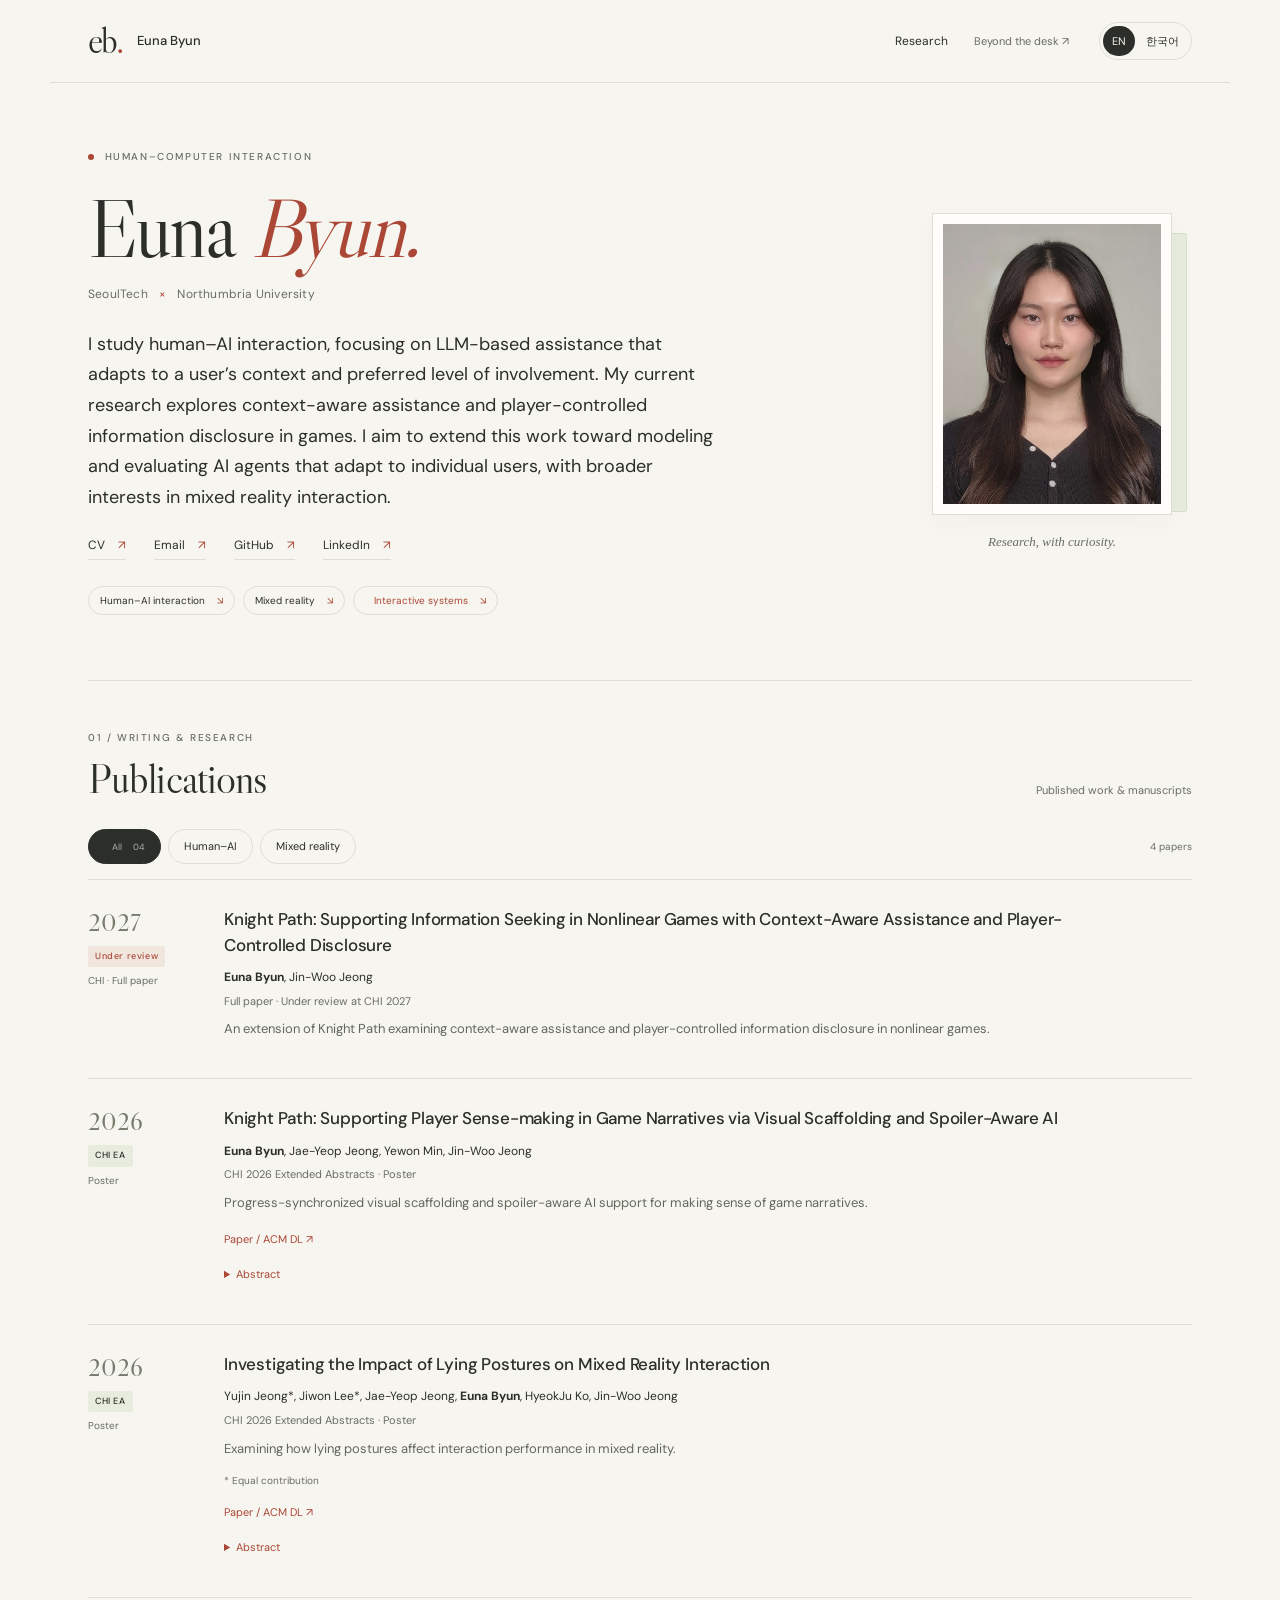
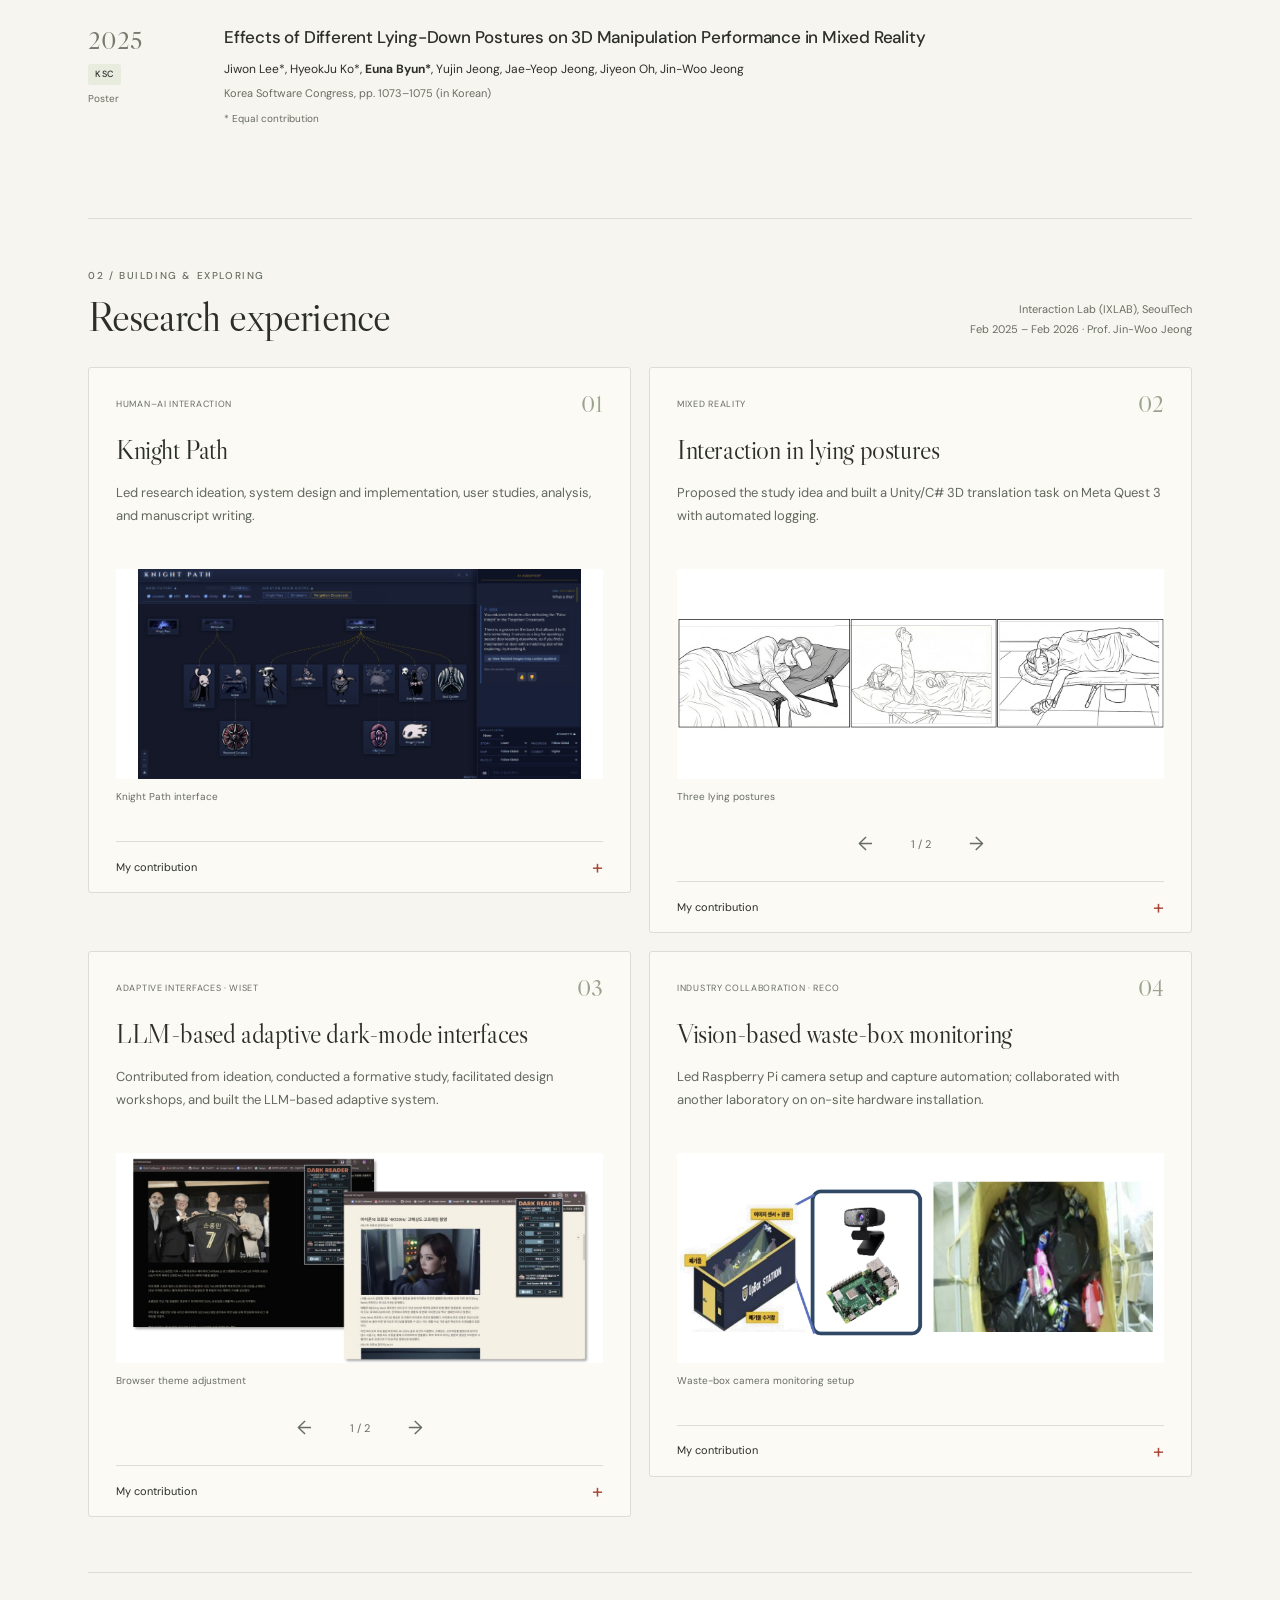
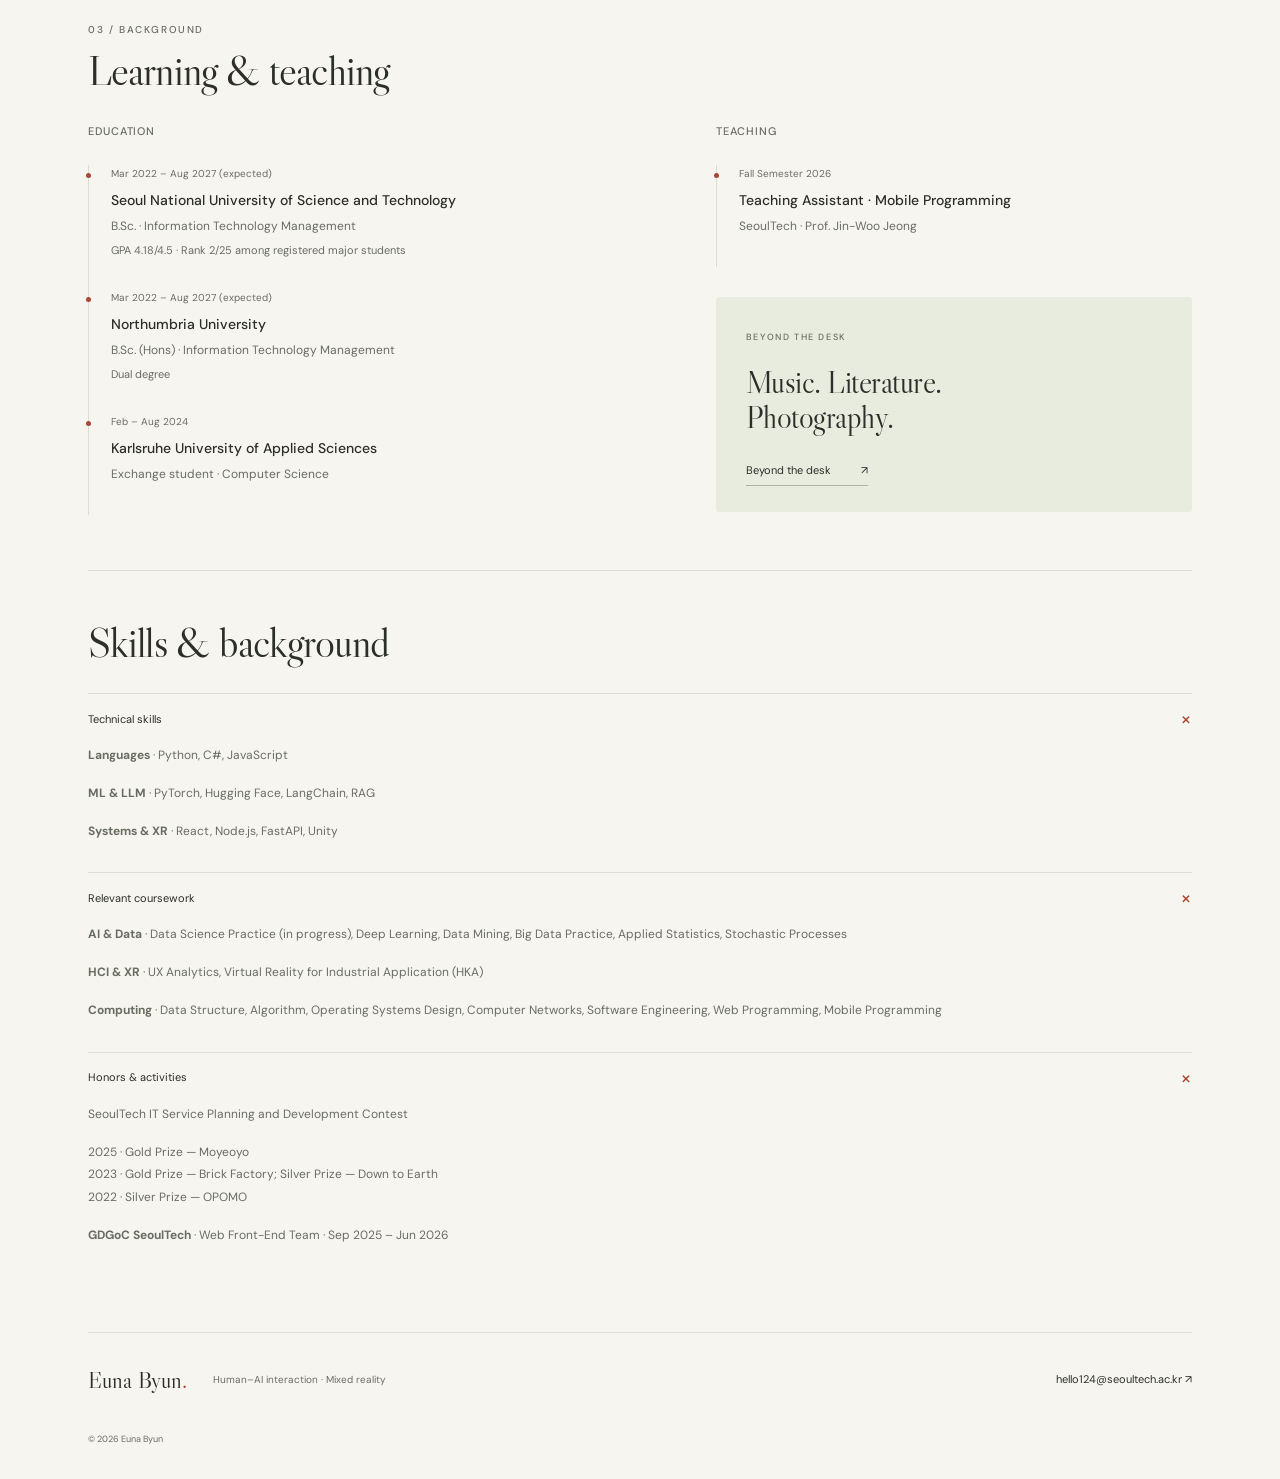
==== commit 9e27506c: "Use single-slot research galleries, hide Projects navigation, and remove architecture image" ====
--- a/index.html
+++ b/index.html
@@ -1,2 +1,3 @@
-<!doctype html><html lang="en"><head><meta charset="utf-8"><meta name="viewport" content="width=device-width,initial-scale=1"><title>Euna Byun | Research & Portfolio</title><meta name="description" content="Euna Byun’s research portfolio: human–AI interaction, mixed reality, publications, and interactive systems."><link rel="stylesheet" href="research.css"></head><body><a class="skip" href="#main">Skip to content</a><div class="reading-progress" aria-hidden="true"></div><header><a class="brand" href="index.html"><span class="brand-mark">eb<span>.</span></span><span>Euna Byun</span></a><nav aria-label="Main navigation"><a href="index.html#publications"><span lang="en">Research</span><span lang="ko">연구</span></a><a href="projects.html"><span lang="en">Projects</span><span lang="ko">프로젝트</span></a><a class="personal-nav" href="personal.html"><span lang="en">Beyond the desk</span><span lang="ko">연구 밖의 나</span> <span class="arrow">↗</span></a></nav><div class="languages" role="group" aria-label="Language"><button data-language="en" aria-pressed="true">EN</button><button data-language="ko" aria-pressed="false">한국어</button></div></header><main id="main"><section class="hero" id="about"><div class="hero-copy"><p class="eyebrow"><span class="tiny-dot"></span> <span lang="en">Human–computer interaction</span><span lang="ko">인간–컴퓨터 상호작용</span></p><h1><span lang="en">Euna <em>Byun.</em></span><span lang="ko">변은아<span class="accent">.</span></span></h1><p class="hero-affiliation">SeoulTech <span>×</span> Northumbria University</p><p class="hero-intro"><span lang="en">I study human–AI interaction, focusing on LLM-based assistance that adapts to a user’s context and preferred level of involvement. My current research explores context-aware assistance and player-controlled information disclosure in games. I aim to extend this work toward modeling and evaluating AI agents that adapt to individual users, with broader interests in mixed reality interaction.</span><span lang="ko">사용자의 맥락과 선호하는 개입 수준에 맞추는 LLM 기반 지원을 중심으로 인간–AI 상호작용을 연구합니다. 현재는 게임에서의 맥락 기반 지원과 플레이어가 통제하는 정보 공개를 탐구하고 있습니다. 이를 개인에게 적응하는 AI 에이전트의 모델링과 평가로 확장하고자 하며, 혼합현실 상호작용에도 관심을 두고 있습니다.</span></p><div class="links"><a href="https://docs.google.com/document/d/10apxZ-0LysYvdw2kMFzKjS67fbBKk2ui86XGeOh1lrc/edit?usp=sharing" target="_blank" rel="noopener" aria-label="CV">CV <span aria-hidden="true">↗</span></a><a href="mailto:hello124@seoultech.ac.kr">Email <span>↗</span></a><a href="https://github.com/TPRPT" target="_blank" rel="noopener">GitHub <span>↗</span></a><a href="https://www.linkedin.com/in/pinia124" target="_blank" rel="noopener">LinkedIn <span>↗</span></a></div><div class="interest-chips" aria-label="Explore research interests"><button data-shortcut="ai">Human–AI interaction <span>↘</span></button><button data-shortcut="xr">Mixed reality <span>↘</span></button><a href="#experience"><span lang="en">Interactive systems</span><span lang="ko">인터랙티브 시스템</span> <span>↘</span></a></div></div><div class="portrait-wrap"><div class="portrait-paper"><img class="portrait" src="portrait.jpg" width="210" height="280" alt="Euna Byun / 변은아"></div><p class="portrait-caption"><span lang="en">Research, with curiosity.</span><span lang="ko">호기심에서 시작하는 연구.</span></p></div></section><section class="publications-section" id="publications"><div class="section-head"><div><p class="eyebrow">01 / <span lang="en">Writing & research</span><span lang="ko">논문</span></p><h2><span lang="en">Publications</span><span lang="ko">출판 논문</span></h2></div><p class="section-aside"><span lang="en">Published work & manuscripts</span><span lang="ko">게재 논문과 심사 중 원고</span></p></div><div class="filter-bar"><div class="filters" role="group" aria-label="Filter publications"><button class="active" data-filter="all" aria-pressed="true"><span lang="en">All</span><span lang="ko">전체</span> <span>04</span></button><button data-filter="ai" aria-pressed="false">Human–AI</button><button data-filter="xr" aria-pressed="false">Mixed reality</button></div><span class="filter-count" aria-live="polite"><span id="pub-count">4</span> <span lang="en">papers</span><span lang="ko">편</span></span></div><div class="publication-list"><article class="publication" data-category="ai" id="knight-path-2027"><div class="publication-meta"><span class="pub-year">2027</span><span class="status reviewing"><span lang="en">Under review</span><span lang="ko">심사 중</span></span><span class="pub-type">CHI · Full paper</span></div><div class="publication-body"><h3>Knight Path: Supporting Information Seeking in Nonlinear Games with Context-Aware Assistance and Player-Controlled Disclosure</h3><p class="authors"><strong>Euna Byun</strong>, Jin-Woo Jeong</p><p class="pub-venue"><span lang="en">Full paper · Under review at CHI 2027</span><span lang="ko">Full Paper · CHI 2027 심사 중</span></p><p class="description"><span lang="en">An extension of Knight Path examining context-aware assistance and player-controlled information disclosure in nonlinear games.</span><span lang="ko">비선형 게임에서 맥락 기반 지원과 플레이어의 정보 공개 통제를 탐구한 Knight Path 후속 연구.</span></p></div></article><article class="publication" data-category="ai" id="knight-path"><div class="publication-meta"><span class="pub-year">2026</span><span class="status">CHI EA</span><span class="pub-type">Poster</span></div><div class="publication-body"><h3><a href="https://doi.org/10.1145/3772363.3798468" rel="noopener" target="_blank">Knight Path: Supporting Player Sense-making in Game Narratives via Visual Scaffolding and Spoiler-Aware AI</a></h3><p class="authors"><strong>Euna Byun</strong>, Jae-Yeop Jeong, Yewon Min, Jin-Woo Jeong</p><p class="pub-venue">CHI 2026 Extended Abstracts · Poster</p><p class="description"><span lang="en">Progress-synchronized visual scaffolding and spoiler-aware AI support for making sense of game narratives.</span><span lang="ko">게임 진행 상황에 연동되는 시각적 구조화와 스포일러를 고려한 AI 지원을 통해 게임 서사 이해를 돕는 시스템.</span></p><a class="paper-link" href="https://doi.org/10.1145/3772363.3798468" rel="noopener" target="_blank"><span lang="en">Paper / ACM DL ↗</span><span lang="ko">논문 / ACM DL ↗</span></a><details class="abstract"><summary><span lang="en">Abstract</span><span lang="ko">초록 (영문 원문)</span></summary><p>Fragmented narrative delivery in games often causes cognitive gaps, while external resources risk spoilers and information overload. We present Knight Path, an adaptive system integrating structural visual scaffolding with on-demand, spoiler-aware AI guidance. The system combines interactive narrative visualization with a tiered AI assistant synchronized with live gameplay. A user study (N = 18) in a non-linear environment showed significant improvements in search efficiency and contextual clarity while preserving narrative immersion. Knight Path effectively addresses the conflict between seeking assistance and sustaining the joy of discovery by empowering players to manage narrative uncertainty.</p></details></div></article><article class="publication" data-category="xr" id="lying-postures"><div class="publication-meta"><span class="pub-year">2026</span><span class="status">CHI EA</span><span class="pub-type">Poster</span></div><div class="publication-body"><h3><a href="https://doi.org/10.1145/3772363.3798467" rel="noopener" target="_blank">Investigating the Impact of Lying Postures on Mixed Reality Interaction</a></h3><p class="authors">Yujin Jeong*, Jiwon Lee*, Jae-Yeop Jeong, <strong>Euna Byun</strong>, HyeokJu Ko, Jin-Woo Jeong</p><p class="pub-venue">CHI 2026 Extended Abstracts · Poster</p><p class="description"><span lang="en">Examining how lying postures affect interaction performance in mixed reality.</span><span lang="ko">누운 자세가 혼합현실 환경의 상호작용 수행에 미치는 영향을 분석한 연구.</span></p><p class="equal"><span lang="en">* Equal contribution</span><span lang="ko">* 공동 제1저자</span></p><a class="paper-link" href="https://doi.org/10.1145/3772363.3798467" rel="noopener" target="_blank"><span lang="en">Paper / ACM DL ↗</span><span lang="ko">논문 / ACM DL ↗</span></a><details class="abstract"><summary><span lang="en">Abstract</span><span lang="ko">초록 (영문 원문)</span></summary><p>As MR head-mounted displays integrate into daily life, users increasingly interact while reclining, yet how lying positions affect interaction performance and task load remains underexplored. We conducted a user study (N=18) evaluating 3D manipulation and pointing tasks across supine, left-lateral, and right-lateral postures. Results reveal significant differences in performance and comfort across lying positions, demonstrating the necessity of posture-adaptive interfaces for consistent usability in recumbent MR interaction.</p></details></div></article><article class="publication" data-category="xr" id="ksc-2025"><div class="publication-meta"><span class="pub-year">2025</span><span class="status">KSC</span><span class="pub-type">Poster</span></div><div class="publication-body"><h3>Effects of Different Lying-Down Postures on 3D Manipulation Performance in Mixed Reality</h3><p class="authors">Jiwon Lee*, HyeokJu Ko*, <strong>Euna Byun*</strong>, Yujin Jeong, Jae-Yeop Jeong, Jiyeon Oh, Jin-Woo Jeong</p><p class="pub-venue"><span lang="en">Korea Software Congress, pp. 1073–1075 (in Korean)</span><span lang="ko">한국소프트웨어종합학술대회, pp. 1073–1075 (국문)</span></p><p class="equal"><span lang="en">* Equal contribution</span><span lang="ko">* 공동 제1저자</span></p></div></article></div></section><section id="experience"><div class="section-head"><div><p class="eyebrow">02 / <span lang="en">Building & exploring</span><span lang="ko">연구 경험</span></p><h2><span lang="en">Research experience</span><span lang="ko">연구 경험</span></h2></div><p class="section-aside">Interaction Lab (IXLAB), SeoulTech<br>Feb 2025 – Feb 2026 · Prof. Jin-Woo Jeong</p></div><div class="research-grid"><article class="research-card" data-kind="ai"><div class="card-top"><span class="category-label">Human–AI interaction</span><span class="card-number">01</span></div><h3><span lang="en">Knight Path</span><span lang="ko">Knight Path</span></h3><p><span lang="en">Led research ideation, system design and implementation, user studies, analysis, and manuscript writing.</span><span lang="ko">연구 기획, 시스템 설계·구현, 사용자 연구, 분석 및 논문 작성을 주도했습니다.</span></p><div class="research-gallery"><figure class="research-figure"><button type="button" data-photo="assets/research/knight-path.png" data-gallery="ai" aria-label="Enlarge image / 이미지 확대"><img src="assets/research/knight-path.png" width="1919" height="909" loading="lazy" alt="Knight Path interface / Knight Path 인터페이스"></button><figcaption><span lang="en">Knight Path interface</span><span lang="ko">Knight Path 인터페이스</span></figcaption></figure><figure class="research-figure"><button type="button" data-photo="assets/research/knight-architecture.png" data-gallery="ai" aria-label="Enlarge image / 이미지 확대"><img src="assets/research/knight-architecture.png" width="1443" height="728" loading="lazy" alt="System architecture / 시스템 구성도"></button><figcaption><span lang="en">System architecture</span><span lang="ko">시스템 구성도</span></figcaption></figure></div><details class="contribution"><summary><span lang="en">My contribution</span><span lang="ko">기여 자세히</span><span class="toggle-sign" aria-hidden="true">+</span></summary><div class="detail-content"><p><span lang="en">Built a Hollow Knight support system combining a progress-synchronized narrative mind map, an LLM assistant using game context and screenshots, hybrid wiki retrieval (bge-m3 + BM25) and Gemini, and player-controlled disclosure settings.</span><span lang="ko">Hollow Knight의 진행 상황에 연동되는 서사 마인드맵, 게임 맥락과 스크린샷을 활용하는 LLM 도우미, 하이브리드 위키 검색(bge-m3 + BM25)과 Gemini, 플레이어가 통제하는 정보 공개 설정을 결합했습니다.</span></p><p><span lang="en">Ran a between-subjects study with 52 novice players and evaluations with 6 experienced players and 4 industry professionals. Continued after February 2026 through the CHI 2027 submission.</span><span lang="ko">초보 플레이어 52명을 대상으로 집단 간 연구를 진행하고 숙련 플레이어 6명 및 업계 전문가 4명의 평가를 수행했습니다. 2026년 2월 이후에도 CHI 2027 제출까지 연구를 이어갔습니다.</span></p></div></details></article><article class="research-card" data-kind="xr"><div class="card-top"><span class="category-label">Mixed reality</span><span class="card-number">02</span></div><h3><span lang="en">Interaction in lying postures</span><span lang="ko">누운 자세에서의 상호작용</span></h3><p><span lang="en">Proposed the study idea and built a Unity/C# 3D translation task on Meta Quest 3 with automated logging.</span><span lang="ko">연구 아이디어를 제안하고 Meta Quest 3에서 자동 로깅을 지원하는 Unity/C# 3D 이동 과제를 구현했습니다.</span></p><div class="research-gallery"><figure class="research-figure"><button type="button" data-photo="assets/research/lying-postures.png" data-gallery="xr" aria-label="Enlarge image / 이미지 확대"><img src="assets/research/lying-postures.png" width="1408" height="320" loading="lazy" alt="Three lying postures / 세 가지 누운 자세"></button><figcaption><span lang="en">Three lying postures</span><span lang="ko">세 가지 누운 자세</span></figcaption></figure><figure class="research-figure"><button type="button" data-photo="assets/research/lying-tasks.png" data-gallery="xr" aria-label="Enlarge image / 이미지 확대"><img src="assets/research/lying-tasks.png" width="1406" height="280" loading="lazy" alt="Rotation, translation and pointing tasks / 회전·이동·포인팅 과제"></button><figcaption><span lang="en">Rotation, translation and pointing tasks</span><span lang="ko">회전·이동·포인팅 과제</span></figcaption></figure></div><details class="contribution"><summary><span lang="en">My contribution</span><span lang="ko">기여 자세히</span><span class="toggle-sign" aria-hidden="true">+</span></summary><div class="detail-content"><p><span lang="en">Logged task time, hand and head movement, and task success. Ran a within-subjects study with 24 participants comparing supine, left, and right lying postures across rotation, translation, and pointing tasks.</span><span lang="ko">과제 시간, 손과 머리의 움직임, 과제 성공 여부를 기록했습니다. 참가자 24명을 대상으로 바로 눕기·왼쪽·오른쪽 눕기 자세에서 회전·이동·포인팅 과제를 비교하는 집단 내 연구를 수행했습니다.</span></p><p><span lang="en">Analyzed the data and identified posture-specific compensatory movements as cues for posture-aware MR interfaces.</span><span lang="ko">데이터를 분석하고 자세별 보상 움직임을 자세 인식형 MR 인터페이스를 위한 단서로 도출했습니다.</span></p></div></details></article><article class="research-card" data-kind="ui"><div class="card-top"><span class="category-label">Adaptive interfaces · WISET</span><span class="card-number">03</span></div><h3><span lang="en">LLM-based adaptive dark-mode interfaces</span><span lang="ko">LLM 기반 적응형 다크모드 인터페이스</span></h3><p><span lang="en">Contributed from ideation, conducted a formative study, facilitated design workshops, and built the LLM-based adaptive system.</span><span lang="ko">아이디어 구상부터 참여해 formative study와 디자인 워크숍을 진행하고 LLM 기반 적응형 시스템을 구현했습니다.</span></p><div class="research-gallery"><figure class="research-figure"><button type="button" data-photo="assets/research/wiset-browser.png" data-gallery="ui" aria-label="Enlarge image / 이미지 확대"><img src="assets/research/wiset-browser.png" width="1298" height="594" loading="lazy" alt="Browser theme adjustment / 브라우저 테마 조정"></button><figcaption><span lang="en">Browser theme adjustment</span><span lang="ko">브라우저 테마 조정</span></figcaption></figure><figure class="research-figure"><button type="button" data-photo="assets/research/wiset-lighting.png" data-gallery="ui" aria-label="Enlarge image / 이미지 확대"><img src="assets/research/wiset-lighting.png" width="1102" height="538" loading="lazy" alt="MR browser under bright and dark lighting / 밝고 어두운 조명에서의 MR 브라우저"></button><figcaption><span lang="en">MR browser under bright and dark lighting</span><span lang="ko">밝고 어두운 조명에서의 MR 브라우저</span></figcaption></figure></div><details class="contribution"><summary><span lang="en">My contribution</span><span lang="ko">기여 자세히</span><span class="toggle-sign" aria-hidden="true">+</span></summary><div class="detail-content"><p><span lang="en">Conducted a formative study with 18 participants adjusting brightness, contrast, and dark mode in an MR browser under bright and dark lighting, followed by interviews.</span><span lang="ko">참가자 18명이 밝고 어두운 조명에서 MR 브라우저의 밝기·대비·다크모드를 조정하는 formative study와 후속 인터뷰를 진행했습니다.</span></p><p><span lang="en">Facilitated a two-round Figma workshop with 6 participants, using passthrough MR tutorials built from Meta XR SDK samples.</span><span lang="ko">Meta XR SDK 샘플 기반 패스스루 MR 튜토리얼을 활용해 참가자 6명과 두 차례 Figma 디자인 워크숍을 진행했습니다.</span></p><p><span lang="en">Built a JavaScript web extension for color-theme adjustment, a FastAPI backend, and a Unity MR app on Meta Quest 3 with speech and hand input.</span><span lang="ko">색상 테마 조정을 위한 JavaScript 웹 확장, FastAPI 백엔드, 음성·손 입력을 지원하는 Meta Quest 3용 Unity MR 앱을 구현했습니다.</span></p></div></details></article><article class="research-card" data-kind="industry"><div class="card-top"><span class="category-label">Industry collaboration · RECO</span><span class="card-number">04</span></div><h3><span lang="en">Vision-based waste-box monitoring</span><span lang="ko">비전 기반 폐기물 수거함 모니터링</span></h3><p><span lang="en">Led Raspberry Pi camera setup and capture automation; collaborated with another laboratory on on-site hardware installation.</span><span lang="ko">Raspberry Pi 카메라 설치와 촬영 자동화를 주도하고 다른 연구실과 현장 하드웨어 설치에 협업했습니다.</span></p><div class="research-gallery"><figure class="research-figure"><button type="button" data-photo="assets/research/reco.png" data-gallery="industry" aria-label="Enlarge image / 이미지 확대"><img src="assets/research/reco.png" width="788" height="274" loading="lazy" alt="Waste-box camera monitoring setup / 폐기물 수거함 카메라 모니터링 구성"></button><figcaption><span lang="en">Waste-box camera monitoring setup</span><span lang="ko">폐기물 수거함 카메라 모니터링 구성</span></figcaption></figure></div><details class="contribution"><summary><span lang="en">My contribution</span><span lang="ko">기여 자세히</span><span class="toggle-sign" aria-hidden="true">+</span></summary><div class="detail-content"><p><span lang="en">Implemented a Python/OpenCV pipeline for motion detection, event-clip extraction, CSV reports, and diagnostic charts.</span><span lang="ko">움직임 감지, 이벤트 클립 추출, CSV 보고서 및 진단 차트를 위한 Python/OpenCV 파이프라인을 구현했습니다.</span></p></div></details></article></div></section><section class="background-section" id="background"><div class="section-head"><div><p class="eyebrow">03 / <span lang="en">Background</span><span lang="ko">학력과 교육 경험</span></p><h2><span lang="en">Learning & teaching</span><span lang="ko">학력과 교육 경험</span></h2></div></div><div class="background-grid"><div><h3 class="column-label"><span lang="en">Education</span><span lang="ko">학력</span></h3><div class="timeline-item"><span class="date"><span lang="en">Mar 2022 – Aug 2027 (expected)</span><span lang="ko">2022.03 – 2027.08 (졸업 예정)</span></span><h4>Seoul National University of Science and Technology</h4><p>B.Sc. · Information Technology Management</p><p class="small">GPA 4.18/4.5 · <span lang="en">Rank 2/25 among registered major students</span><span lang="ko">석차 2/25 (전공 등록 학생 기준)</span></p></div><div class="timeline-item"><span class="date"><span lang="en">Mar 2022 – Aug 2027 (expected)</span><span lang="ko">2022.03 – 2027.08 (졸업 예정)</span></span><h4>Northumbria University</h4><p>B.Sc. (Hons) · Information Technology Management</p><p class="small"><span lang="en">Dual degree</span><span lang="ko">복수학위</span></p></div><div class="timeline-item"><span class="date">Feb – Aug 2024</span><h4>Karlsruhe University of Applied Sciences</h4><p><span lang="en">Exchange student · Computer Science</span><span lang="ko">교환학생 · Computer Science</span></p></div></div><div><h3 class="column-label"><span lang="en">Teaching</span><span lang="ko">교육 경험</span></h3><div class="timeline-item"><span class="date"><span lang="en">Fall Semester 2026</span><span lang="ko">2026학년도 2학기</span></span><h4><span lang="en">Teaching Assistant</span><span lang="ko">조교</span> · Mobile Programming</h4><p>SeoulTech · Prof. Jin-Woo Jeong</p></div><div class="beyond-note"><span class="eyebrow"><span lang="en">Beyond the desk</span><span lang="ko">연구 밖에서는</span></span><h3><span lang="en">Music. Literature.<br>Photography.</span><span lang="ko">음악, 문학,<br>그리고 사진.</span></h3><a class="text-link" href="personal.html"><span lang="en">Beyond the desk</span><span lang="ko">연구 밖의 나</span> <span>↗</span></a></div></div></div></section><section id="additional-background"><div class="section-head"><h2><span lang="en">Skills & background</span><span lang="ko">기술 및 활동</span></h2></div><details class="contribution" open><summary><span lang="en">Technical skills</span><span lang="ko">기술</span><span class="toggle-sign" aria-hidden="true">+</span></summary><div class="detail-content"><p><strong>Languages</strong> · Python, C#, JavaScript</p><p><strong>ML &amp; LLM</strong> · PyTorch, Hugging Face, LangChain, RAG</p><p><strong>Systems &amp; XR</strong> · React, Node.js, FastAPI, Unity</p></div></details><details class="contribution" open><summary><span lang="en">Relevant coursework</span><span lang="ko">주요 수강 과목</span><span class="toggle-sign" aria-hidden="true">+</span></summary><div class="detail-content"><p><strong>AI &amp; Data</strong> · <span lang="en">Data Science Practice (in progress)</span><span lang="ko">Data Science Practice (수강 중)</span>, Deep Learning, Data Mining, Big Data Practice, Applied Statistics, Stochastic Processes</p><p><strong>HCI &amp; XR</strong> · UX Analytics, Virtual Reality for Industrial Application (HKA)</p><p><strong>Computing</strong> · Data Structure, Algorithm, Operating Systems Design, Computer Networks, Software Engineering, Web Programming, Mobile Programming</p></div></details><details class="contribution" open><summary><span lang="en">Honors & activities</span><span lang="ko">수상 및 활동</span><span class="toggle-sign" aria-hidden="true">+</span></summary><div class="detail-content"><p><span lang="en">SeoulTech IT Service Planning and Development Contest</span><span lang="ko">서울과학기술대학교 IT 서비스 기획 및 개발 경진대회</span></p><p>2025 · <span lang="en">Gold Prize — Moyeoyo</span><span lang="ko">금상 — 모여요</span><br>2023 · <span lang="en">Gold Prize — Brick Factory; Silver Prize — Down to Earth</span><span lang="ko">금상 — Brick Factory; 은상 — Down to Earth</span><br>2022 · <span lang="en">Silver Prize — OPOMO</span><span lang="ko">은상 — OPOMO</span></p><p><strong>GDGoC SeoulTech</strong> · <span lang="en">Web Front-End Team · Sep 2025 – Jun 2026</span><span lang="ko">웹 프론트엔드 팀 · 2025.09 – 2026.06</span></p></div></details></section><footer><a class="footer-name" href="index.html">Euna Byun<span>.</span></a><p><span lang="en">Human–AI interaction · Mixed reality</span><span lang="ko">인간–AI 상호작용 · 혼합현실</span></p><a href="mailto:hello124@seoultech.ac.kr">hello124@seoultech.ac.kr ↗</a><span class="copyright">© 2026 Euna Byun</span></footer></main><dialog id="photo-dialog" aria-label="Research images"><button type="button" class="photo-close" aria-label="Close / 닫기">×</button><img alt=""><p class="photo-caption"></p><div class="photo-controls"><button type="button" class="photo-prev" aria-label="Previous / 이전">←</button><span id="photo-position" aria-live="polite"></span><button type="button" class="photo-next" aria-label="Next / 다음">→</button></div></dialog><script src="script.js"></script></body></html>
+<!doctype html><html lang="en"><head><meta charset="utf-8"><meta name="viewport" content="width=device-width,initial-scale=1"><title>Euna Byun | Research & Portfolio</title><meta name="description" content="Euna Byun’s research portfolio: human–AI interaction, mixed reality, publications, and interactive systems."><link rel="stylesheet" href="research.css"></head><body><a class="skip" href="#main">Skip to content</a><div class="reading-progress" aria-hidden="true"></div><header><a class="brand" href="index.html"><span class="brand-mark">eb<span>.</span></span><span>Euna Byun</span></a><nav aria-label="Main navigation"><a href="index.html#publications"><span lang="en">Research</span><span lang="ko">연구</span></a><a class="personal-nav" href="personal.html"><span lang="en">Beyond the desk</span><span lang="ko">연구 밖의 나</span> <span class="arrow">↗</span></a></nav><div class="languages" role="group" aria-label="Language"><button data-language="en" aria-pressed="true">EN</button><button data-language="ko" aria-pressed="false">한국어</button></div></header><main id="main"><section class="hero" id="about"><div class="hero-copy"><p class="eyebrow"><span class="tiny-dot"></span> <span lang="en">Human–computer interaction</span><span lang="ko">인간–컴퓨터 상호작용</span></p><h1><span lang="en">Euna <em>Byun.</em></span><span lang="ko">변은아<span class="accent">.</span></span></h1><p class="hero-affiliation">SeoulTech <span>×</span> Northumbria University</p><p class="hero-intro"><span lang="en">I study human–AI interaction, focusing on LLM-based assistance that adapts to a user’s context and preferred level of involvement. My current research explores context-aware assistance and player-controlled information disclosure in games. I aim to extend this work toward modeling and evaluating AI agents that adapt to individual users, with broader interests in mixed reality interaction.</span><span lang="ko">사용자의 맥락과 선호하는 개입 수준에 맞추는 LLM 기반 지원을 중심으로 인간–AI 상호작용을 연구합니다. 현재는 게임에서의 맥락 기반 지원과 플레이어가 통제하는 정보 공개를 탐구하고 있습니다. 이를 개인에게 적응하는 AI 에이전트의 모델링과 평가로 확장하고자 하며, 혼합현실 상호작용에도 관심을 두고 있습니다.</span></p><div class="links"><a href="https://docs.google.com/document/d/10apxZ-0LysYvdw2kMFzKjS67fbBKk2ui86XGeOh1lrc/edit?usp=sharing" target="_blank" rel="noopener" aria-label="CV">CV <span aria-hidden="true">↗</span></a><a href="mailto:hello124@seoultech.ac.kr">Email <span>↗</span></a><a href="https://github.com/TPRPT" target="_blank" rel="noopener">GitHub <span>↗</span></a><a href="https://www.linkedin.com/in/pinia124" target="_blank" rel="noopener">LinkedIn <span>↗</span></a></div><div class="interest-chips" aria-label="Explore research interests"><button data-shortcut="ai">Human–AI interaction <span>↘</span></button><button data-shortcut="xr">Mixed reality <span>↘</span></button><a href="#experience"><span lang="en">Interactive systems</span><span lang="ko">인터랙티브 시스템</span> <span>↘</span></a></div></div><div class="portrait-wrap"><div class="portrait-paper"><img class="portrait" src="portrait.jpg" width="210" height="280" alt="Euna Byun / 변은아"></div><p class="portrait-caption"><span lang="en">Research, with curiosity.</span><span lang="ko">호기심에서 시작하는 연구.</span></p></div></section><section class="publications-section" id="publications"><div class="section-head"><div><p class="eyebrow">01 / <span lang="en">Writing & research</span><span lang="ko">논문</span></p><h2><span lang="en">Publications</span><span lang="ko">출판 논문</span></h2></div><p class="section-aside"><span lang="en">Published work & manuscripts</span><span lang="ko">게재 논문과 심사 중 원고</span></p></div><div class="filter-bar"><div class="filters" role="group" aria-label="Filter publications"><button class="active" data-filter="all" aria-pressed="true"><span lang="en">All</span><span lang="ko">전체</span> <span>04</span></button><button data-filter="ai" aria-pressed="false">Human–AI</button><button data-filter="xr" aria-pressed="false">Mixed reality</button></div><span class="filter-count" aria-live="polite"><span id="pub-count">4</span> <span lang="en">papers</span><span lang="ko">편</span></span></div><div class="publication-list"><article class="publication" data-category="ai" id="knight-path-2027"><div class="publication-meta"><span class="pub-year">2027</span><span class="status reviewing"><span lang="en">Under review</span><span lang="ko">심사 중</span></span><span class="pub-type">CHI · Full paper</span></div><div class="publication-body"><h3>Knight Path: Supporting Information Seeking in Nonlinear Games with Context-Aware Assistance and Player-Controlled Disclosure</h3><p class="authors"><strong>Euna Byun</strong>, Jin-Woo Jeong</p><p class="pub-venue"><span lang="en">Full paper · Under review at CHI 2027</span><span lang="ko">Full Paper · CHI 2027 심사 중</span></p><p class="description"><span lang="en">An extension of Knight Path examining context-aware assistance and player-controlled information disclosure in nonlinear games.</span><span lang="ko">비선형 게임에서 맥락 기반 지원과 플레이어의 정보 공개 통제를 탐구한 Knight Path 후속 연구.</span></p></div></article><article class="publication" data-category="ai" id="knight-path"><div class="publication-meta"><span class="pub-year">2026</span><span class="status">CHI EA</span><span class="pub-type">Poster</span></div><div class="publication-body"><h3><a href="https://doi.org/10.1145/3772363.3798468" rel="noopener" target="_blank">Knight Path: Supporting Player Sense-making in Game Narratives via Visual Scaffolding and Spoiler-Aware AI</a></h3><p class="authors"><strong>Euna Byun</strong>, Jae-Yeop Jeong, Yewon Min, Jin-Woo Jeong</p><p class="pub-venue">CHI 2026 Extended Abstracts · Poster</p><p class="description"><span lang="en">Progress-synchronized visual scaffolding and spoiler-aware AI support for making sense of game narratives.</span><span lang="ko">게임 진행 상황에 연동되는 시각적 구조화와 스포일러를 고려한 AI 지원을 통해 게임 서사 이해를 돕는 시스템.</span></p><a class="paper-link" href="https://doi.org/10.1145/3772363.3798468" rel="noopener" target="_blank"><span lang="en">Paper / ACM DL ↗</span><span lang="ko">논문 / ACM DL ↗</span></a><details class="abstract"><summary><span lang="en">Abstract</span><span lang="ko">초록 (영문 원문)</span></summary><p>Fragmented narrative delivery in games often causes cognitive gaps, while external resources risk spoilers and information overload. We present Knight Path, an adaptive system integrating structural visual scaffolding with on-demand, spoiler-aware AI guidance. The system combines interactive narrative visualization with a tiered AI assistant synchronized with live gameplay. A user study (N = 18) in a non-linear environment showed significant improvements in search efficiency and contextual clarity while preserving narrative immersion. Knight Path effectively addresses the conflict between seeking assistance and sustaining the joy of discovery by empowering players to manage narrative uncertainty.</p></details></div></article><article class="publication" data-category="xr" id="lying-postures"><div class="publication-meta"><span class="pub-year">2026</span><span class="status">CHI EA</span><span class="pub-type">Poster</span></div><div class="publication-body"><h3><a href="https://doi.org/10.1145/3772363.3798467" rel="noopener" target="_blank">Investigating the Impact of Lying Postures on Mixed Reality Interaction</a></h3><p class="authors">Yujin Jeong*, Jiwon Lee*, Jae-Yeop Jeong, <strong>Euna Byun</strong>, HyeokJu Ko, Jin-Woo Jeong</p><p class="pub-venue">CHI 2026 Extended Abstracts · Poster</p><p class="description"><span lang="en">Examining how lying postures affect interaction performance in mixed reality.</span><span lang="ko">누운 자세가 혼합현실 환경의 상호작용 수행에 미치는 영향을 분석한 연구.</span></p><p class="equal"><span lang="en">* Equal contribution</span><span lang="ko">* 공동 제1저자</span></p><a class="paper-link" href="https://doi.org/10.1145/3772363.3798467" rel="noopener" target="_blank"><span lang="en">Paper / ACM DL ↗</span><span lang="ko">논문 / ACM DL ↗</span></a><details class="abstract"><summary><span lang="en">Abstract</span><span lang="ko">초록 (영문 원문)</span></summary><p>As MR head-mounted displays integrate into daily life, users increasingly interact while reclining, yet how lying positions affect interaction performance and task load remains underexplored. We conducted a user study (N=18) evaluating 3D manipulation and pointing tasks across supine, left-lateral, and right-lateral postures. Results reveal significant differences in performance and comfort across lying positions, demonstrating the necessity of posture-adaptive interfaces for consistent usability in recumbent MR interaction.</p></details></div></article><article class="publication" data-category="xr" id="ksc-2025"><div class="publication-meta"><span class="pub-year">2025</span><span class="status">KSC</span><span class="pub-type">Poster</span></div><div class="publication-body"><h3>Effects of Different Lying-Down Postures on 3D Manipulation Performance in Mixed Reality</h3><p class="authors">Jiwon Lee*, HyeokJu Ko*, <strong>Euna Byun*</strong>, Yujin Jeong, Jae-Yeop Jeong, Jiyeon Oh, Jin-Woo Jeong</p><p class="pub-venue"><span lang="en">Korea Software Congress, pp. 1073–1075 (in Korean)</span><span lang="ko">한국소프트웨어종합학술대회, pp. 1073–1075 (국문)</span></p><p class="equal"><span lang="en">* Equal contribution</span><span lang="ko">* 공동 제1저자</span></p></div></article></div></section><section id="experience"><div class="section-head"><div><p class="eyebrow">02 / <span lang="en">Building & exploring</span><span lang="ko">연구 경험</span></p><h2><span lang="en">Research experience</span><span lang="ko">연구 경험</span></h2></div><p class="section-aside">Interaction Lab (IXLAB), SeoulTech<br>Feb 2025 – Feb 2026 · Prof. Jin-Woo Jeong</p></div><div class="research-grid"><article class="research-card" data-kind="ai"><div class="card-top"><span class="category-label">Human–AI interaction</span><span class="card-number">01</span></div><h3><span lang="en">Knight Path</span><span lang="ko">Knight Path</span></h3><p><span lang="en">Led research ideation, system design and implementation, user studies, analysis, and manuscript writing.</span><span lang="ko">연구 기획, 시스템 설계·구현, 사용자 연구, 분석 및 논문 작성을 주도했습니다.</span></p><div class="research-gallery" role="region" aria-label="Research images / 연구 이미지"><figure class="research-figure"><button type="button" data-photo="assets/research/knight-path.png" data-gallery="ai" aria-label="Enlarge image / 이미지 확대"><img src="assets/research/knight-path.png" width="1919" height="909" loading="lazy" alt="Knight Path interface / Knight Path 인터페이스"></button><figcaption><span lang="en">Knight Path interface</span><span lang="ko">Knight Path 인터페이스</span></figcaption></figure></div><details class="contribution"><summary><span lang="en">My contribution</span><span lang="ko">기여 자세히</span><span class="toggle-sign" aria-hidden="true">+</span></summary><div class="detail-content"><p><span lang="en">Built a Hollow Knight support system combining a progress-synchronized narrative mind map, an LLM assistant using game context and screenshots, hybrid wiki retrieval (bge-m3 + BM25) and Gemini, and player-controlled disclosure settings.</span><span lang="ko">Hollow Knight의 진행 상황에 연동되는 서사 마인드맵, 게임 맥락과 스크린샷을 활용하는 LLM 도우미, 하이브리드 위키 검색(bge-m3 + BM25)과 Gemini, 플레이어가 통제하는 정보 공개 설정을 결합했습니다.</span></p><p><span lang="en">Ran a between-subjects study with 52 novice players and evaluations with 6 experienced players and 4 industry professionals. Continued after February 2026 through the CHI 2027 submission.</span><span lang="ko">초보 플레이어 52명을 대상으로 집단 간 연구를 진행하고 숙련 플레이어 6명 및 업계 전문가 4명의 평가를 수행했습니다. 2026년 2월 이후에도 CHI 2027 제출까지 연구를 이어갔습니다.</span></p></div></details></article><article class="research-card" data-kind="xr"><div class="card-top"><span class="category-label">Mixed reality</span><span class="card-number">02</span></div><h3><span lang="en">Interaction in lying postures</span><span lang="ko">누운 자세에서의 상호작용</span></h3><p><span lang="en">Proposed the study idea and built a Unity/C# 3D translation task on Meta Quest 3 with automated logging.</span><span lang="ko">연구 아이디어를 제안하고 Meta Quest 3에서 자동 로깅을 지원하는 Unity/C# 3D 이동 과제를 구현했습니다.</span></p><div class="research-gallery" role="region" aria-label="Research images / 연구 이미지"><figure class="research-figure"><button type="button" data-photo="assets/research/lying-postures.png" data-gallery="xr" aria-label="Enlarge image / 이미지 확대"><img src="assets/research/lying-postures.png" width="1408" height="320" loading="lazy" alt="Three lying postures / 세 가지 누운 자세"></button><figcaption><span lang="en">Three lying postures</span><span lang="ko">세 가지 누운 자세</span></figcaption></figure><figure class="research-figure" hidden><button type="button" data-photo="assets/research/lying-tasks.png" data-gallery="xr" aria-label="Enlarge image / 이미지 확대"><img src="assets/research/lying-tasks.png" width="1406" height="280" loading="lazy" alt="Rotation, translation and pointing tasks / 회전·이동·포인팅 과제"></button><figcaption><span lang="en">Rotation, translation and pointing tasks</span><span lang="ko">회전·이동·포인팅 과제</span></figcaption></figure><div class="research-gallery-controls"><button type="button" class="research-prev" aria-label="Previous image / 이전 이미지">←</button><span class="research-position" aria-live="polite">1 / 2</span><button type="button" class="research-next" aria-label="Next image / 다음 이미지">→</button></div></div><details class="contribution"><summary><span lang="en">My contribution</span><span lang="ko">기여 자세히</span><span class="toggle-sign" aria-hidden="true">+</span></summary><div class="detail-content"><p><span lang="en">Logged task time, hand and head movement, and task success. Ran a within-subjects study with 24 participants comparing supine, left, and right lying postures across rotation, translation, and pointing tasks.</span><span lang="ko">과제 시간, 손과 머리의 움직임, 과제 성공 여부를 기록했습니다. 참가자 24명을 대상으로 바로 눕기·왼쪽·오른쪽 눕기 자세에서 회전·이동·포인팅 과제를 비교하는 집단 내 연구를 수행했습니다.</span></p><p><span lang="en">Analyzed the data and identified posture-specific compensatory movements as cues for posture-aware MR interfaces.</span><span lang="ko">데이터를 분석하고 자세별 보상 움직임을 자세 인식형 MR 인터페이스를 위한 단서로 도출했습니다.</span></p></div></details></article><article class="research-card" data-kind="ui"><div class="card-top"><span class="category-label">Adaptive interfaces · WISET</span><span class="card-number">03</span></div><h3><span lang="en">LLM-based adaptive dark-mode interfaces</span><span lang="ko">LLM 기반 적응형 다크모드 인터페이스</span></h3><p><span lang="en">Contributed from ideation, conducted a formative study, facilitated design workshops, and built the LLM-based adaptive system.</span><span lang="ko">아이디어 구상부터 참여해 formative study와 디자인 워크숍을 진행하고 LLM 기반 적응형 시스템을 구현했습니다.</span></p><div class="research-gallery" role="region" aria-label="Research images / 연구 이미지"><figure class="research-figure"><button type="button" data-photo="assets/research/wiset-browser.png" data-gallery="ui" aria-label="Enlarge image / 이미지 확대"><img src="assets/research/wiset-browser.png" width="1298" height="594" loading="lazy" alt="Browser theme adjustment / 브라우저 테마 조정"></button><figcaption><span lang="en">Browser theme adjustment</span><span lang="ko">브라우저 테마 조정</span></figcaption></figure><figure class="research-figure" hidden><button type="button" data-photo="assets/research/wiset-lighting.png" data-gallery="ui" aria-label="Enlarge image / 이미지 확대"><img src="assets/research/wiset-lighting.png" width="1102" height="538" loading="lazy" alt="MR browser under bright and dark lighting / 밝고 어두운 조명에서의 MR 브라우저"></button><figcaption><span lang="en">MR browser under bright and dark lighting</span><span lang="ko">밝고 어두운 조명에서의 MR 브라우저</span></figcaption></figure><div class="research-gallery-controls"><button type="button" class="research-prev" aria-label="Previous image / 이전 이미지">←</button><span class="research-position" aria-live="polite">1 / 2</span><button type="button" class="research-next" aria-label="Next image / 다음 이미지">→</button></div></div><details class="contribution"><summary><span lang="en">My contribution</span><span lang="ko">기여 자세히</span><span class="toggle-sign" aria-hidden="true">+</span></summary><div class="detail-content"><p><span lang="en">Conducted a formative study with 18 participants adjusting brightness, contrast, and dark mode in an MR browser under bright and dark lighting, followed by interviews.</span><span lang="ko">참가자 18명이 밝고 어두운 조명에서 MR 브라우저의 밝기·대비·다크모드를 조정하는 formative study와 후속 인터뷰를 진행했습니다.</span></p><p><span lang="en">Facilitated a two-round Figma workshop with 6 participants, using passthrough MR tutorials built from Meta XR SDK samples.</span><span lang="ko">Meta XR SDK 샘플 기반 패스스루 MR 튜토리얼을 활용해 참가자 6명과 두 차례 Figma 디자인 워크숍을 진행했습니다.</span></p><p><span lang="en">Built a JavaScript web extension for color-theme adjustment, a FastAPI backend, and a Unity MR app on Meta Quest 3 with speech and hand input.</span><span lang="ko">색상 테마 조정을 위한 JavaScript 웹 확장, FastAPI 백엔드, 음성·손 입력을 지원하는 Meta Quest 3용 Unity MR 앱을 구현했습니다.</span></p></div></details></article><article class="research-card" data-kind="industry"><div class="card-top"><span class="category-label">Industry collaboration · RECO</span><span class="card-number">04</span></div><h3><span lang="en">Vision-based waste-box monitoring</span><span lang="ko">비전 기반 폐기물 수거함 모니터링</span></h3><p><span lang="en">Led Raspberry Pi camera setup and capture automation; collaborated with another laboratory on on-site hardware installation.</span><span lang="ko">Raspberry Pi 카메라 설치와 촬영 자동화를 주도하고 다른 연구실과 현장 하드웨어 설치에 협업했습니다.</span></p><div class="research-gallery" role="region" aria-label="Research images / 연구 이미지"><figure class="research-figure"><button type="button" data-photo="assets/research/reco.png" data-gallery="industry" aria-label="Enlarge image / 이미지 확대"><img src="assets/research/reco.png" width="788" height="274" loading="lazy" alt="Waste-box camera monitoring setup / 폐기물 수거함 카메라 모니터링 구성"></button><figcaption><span lang="en">Waste-box camera monitoring setup</span><span lang="ko">폐기물 수거함 카메라 모니터링 구성</span></figcaption></figure></div><details class="contribution"><summary><span lang="en">My contribution</span><span lang="ko">기여 자세히</span><span class="toggle-sign" aria-hidden="true">+</span></summary><div class="detail-content"><p><span lang="en">Implemented a Python/OpenCV pipeline for motion detection, event-clip extraction, CSV reports, and diagnostic charts.</span><span lang="ko">움직임 감지, 이벤트 클립 추출, CSV 보고서 및 진단 차트를 위한 Python/OpenCV 파이프라인을 구현했습니다.</span></p></div></details></article></div></section><section class="background-section" id="background"><div class="section-head"><div><p class="eyebrow">03 / <span lang="en">Background</span><span lang="ko">학력과 교육 경험</span></p><h2><span lang="en">Learning & teaching</span><span lang="ko">학력과 교육 경험</span></h2></div></div><div class="background-grid"><div><h3 class="column-label"><span lang="en">Education</span><span lang="ko">학력</span></h3><div class="timeline-item"><span class="date"><span lang="en">Mar 2022 – Aug 2027 (expected)</span><span lang="ko">2022.03 – 2027.08 (졸업 예정)</span></span><h4>Seoul National University of Science and Technology</h4><p>B.Sc. · Information Technology Management</p><p class="small">GPA 4.18/4.5 · <span lang="en">Rank 2/25 among registered major students</span><span lang="ko">석차 2/25 (전공 등록 학생 기준)</span></p></div><div class="timeline-item"><span class="date"><span lang="en">Mar 2022 – Aug 2027 (expected)</span><span lang="ko">2022.03 – 2027.08 (졸업 예정)</span></span><h4>Northumbria University</h4><p>B.Sc. (Hons) · Information Technology Management</p><p class="small"><span lang="en">Dual degree</span><span lang="ko">복수학위</span></p></div><div class="timeline-item"><span class="date">Feb – Aug 2024</span><h4>Karlsruhe University of Applied Sciences</h4><p><span lang="en">Exchange student · Computer Science</span><span lang="ko">교환학생 · Computer Science</span></p></div></div><div><h3 class="column-label"><span lang="en">Teaching</span><span lang="ko">교육 경험</span></h3><div class="timeline-item"><span class="date"><span lang="en">Fall Semester 2026</span><span lang="ko">2026학년도 2학기</span></span><h4><span lang="en">Teaching Assistant</span><span lang="ko">조교</span> · Mobile Programming</h4><p>SeoulTech · Prof. Jin-Woo Jeong</p></div><div class="beyond-note"><span class="eyebrow"><span lang="en">Beyond the desk</span><span lang="ko">연구 밖에서는</span></span><h3><span lang="en">Music. Literature.<br>Photography.</span><span lang="ko">음악, 문학,<br>그리고 사진.</span></h3><a class="text-link" href="personal.html"><span lang="en">Beyond the desk</span><span lang="ko">연구 밖의 나</span> <span>↗</span></a></div></div></div></section><section id="additional-background"><div class="section-head"><h2><span lang="en">Skills & background</span><span lang="ko">기술 및 활동</span></h2></div><details class="contribution" open><summary><span lang="en">Technical skills</span><span lang="ko">기술</span><span class="toggle-sign" aria-hidden="true">+</span></summary><div class="detail-content"><p><strong>Languages</strong> · Python, C#, JavaScript</p><p><strong>ML &amp; LLM</strong> · PyTorch, Hugging Face, LangChain, RAG</p><p><strong>Systems &amp; XR</strong> · React, Node.js, FastAPI, Unity</p></div></details><details class="contribution" open><summary><span lang="en">Relevant coursework</span><span lang="ko">주요 수강 과목</span><span class="toggle-sign" aria-hidden="true">+</span></summary><div class="detail-content"><p><strong>AI &amp; Data</strong> · <span lang="en">Data Science Practice (in progress)</span><span lang="ko">Data Science Practice (수강 중)</span>, Deep Learning, Data Mining, Big Data Practice, Applied Statistics, Stochastic Processes</p><p><strong>HCI &amp; XR</strong> · UX Analytics, Virtual Reality for Industrial Application (HKA)</p><p><strong>Computing</strong> · Data Structure, Algorithm, Operating Systems Design, Computer Networks, Software Engineering, Web Programming, Mobile Programming</p></div></details><details class="contribution" open><summary><span lang="en">Honors & activities</span><span lang="ko">수상 및 활동</span><span class="toggle-sign" aria-hidden="true">+</span></summary><div class="detail-content"><p><span lang="en">SeoulTech IT Service Planning and Development Contest</span><span lang="ko">서울과학기술대학교 IT 서비스 기획 및 개발 경진대회</span></p><p>2025 · <span lang="en">Gold Prize — Moyeoyo</span><span lang="ko">금상 — 모여요</span><br>2023 · <span lang="en">Gold Prize — Brick Factory; Silver Prize — Down to Earth</span><span lang="ko">금상 — Brick Factory; 은상 — Down to Earth</span><br>2022 · <span lang="en">Silver Prize — OPOMO</span><span lang="ko">은상 — OPOMO</span></p><p><strong>GDGoC SeoulTech</strong> · <span lang="en">Web Front-End Team · Sep 2025 – Jun 2026</span><span lang="ko">웹 프론트엔드 팀 · 2025.09 – 2026.06</span></p></div></details></section><footer><a class="footer-name" href="index.html">Euna Byun<span>.</span></a><p><span lang="en">Human–AI interaction · Mixed reality</span><span lang="ko">인간–AI 상호작용 · 혼합현실</span></p><a href="mailto:hello124@seoultech.ac.kr">hello124@seoultech.ac.kr ↗</a><span class="copyright">© 2026 Euna Byun</span></footer></main><dialog id="photo-dialog" aria-label="Research images"><button type="button" class="photo-close" aria-label="Close / 닫기">×</button><img alt=""><p class="photo-caption"></p><div class="photo-controls"><button type="button" class="photo-prev" aria-label="Previous / 이전">←</button><span id="photo-position" aria-live="polite"></span><button type="button" class="photo-next" aria-label="Next / 다음">→</button></div></dialog><script src="script.js"></script></body></html>
 
+
--- a/research.css
+++ b/research.css
@@ -17,3 +17,19 @@
 
 
 .research-gallery{display:grid;grid-template-columns:minmax(0,1fr);gap:12px;margin:0 0 20px}.research-gallery .research-figure{margin:0}.research-figure button{display:block;width:100%;padding:0;border:1px solid var(--line);border-radius:3px;background:#f0f0e9;cursor:zoom-in;overflow:hidden}.research-figure button:focus-visible{outline:2px solid var(--red);outline-offset:4px}.research-gallery img{height:auto;max-height:230px;object-fit:contain}.photo-caption{text-align:center;font-size:12px;color:var(--muted);margin:10px 0 0}#photo-dialog>img{max-height:70vh}.course-project{padding:32px 0;border-top:1px solid var(--line)}.course-project h2{font:30px/1.2 var(--serif);margin:10px 0 16px}.course-project p{max-width:760px;line-height:1.8}.course-project .project-stack{font-size:12px;color:var(--red)}.course-project details{margin-top:18px}.course-project summary{cursor:pointer;font-size:13px}.projects-page .personal-intro{margin:20px 0 40px}@media(max-width:560px){header{height:auto;min-height:80px;flex-wrap:wrap;gap:10px;padding-top:12px;padding-bottom:12px}header nav{order:3;width:100%;justify-content:space-between;gap:8px}header .languages{margin-left:auto}.course-project h2{font-size:25px}}
+
+/* A consistent, borderless white stage with a single visible slide per card. */
+.research-gallery{display:block;margin:0 0 20px}
+.research-gallery .research-figure[hidden]{display:none}
+.research-gallery .research-figure button{background:#fff;border:0;border-radius:0;box-shadow:none}
+.research-gallery .research-figure img{width:100%;height:210px;max-height:none;object-fit:contain;background:#fff;border:0;box-shadow:none}
+.research-gallery .research-figure figcaption{min-height:32px;margin-top:10px}
+.research-gallery-controls{display:flex;align-items:center;justify-content:center;gap:18px;margin-top:6px}
+.research-gallery-controls button{border:0;background:transparent;padding:4px 12px;color:var(--muted);font-size:19px;line-height:1.4;cursor:pointer}
+.research-gallery-controls button:hover{color:var(--red)}
+.research-gallery-controls button:focus-visible{outline:2px solid var(--red);outline-offset:2px}
+.research-position{font-size:11px;font-variant-numeric:tabular-nums;color:var(--muted);min-width:36px;text-align:center}
+#photo-dialog{background:#fff}
+#photo-dialog>img{background:#fff;border:0;box-shadow:none}
+@media(max-width:720px){.research-gallery .research-figure img{height:200px}}
+
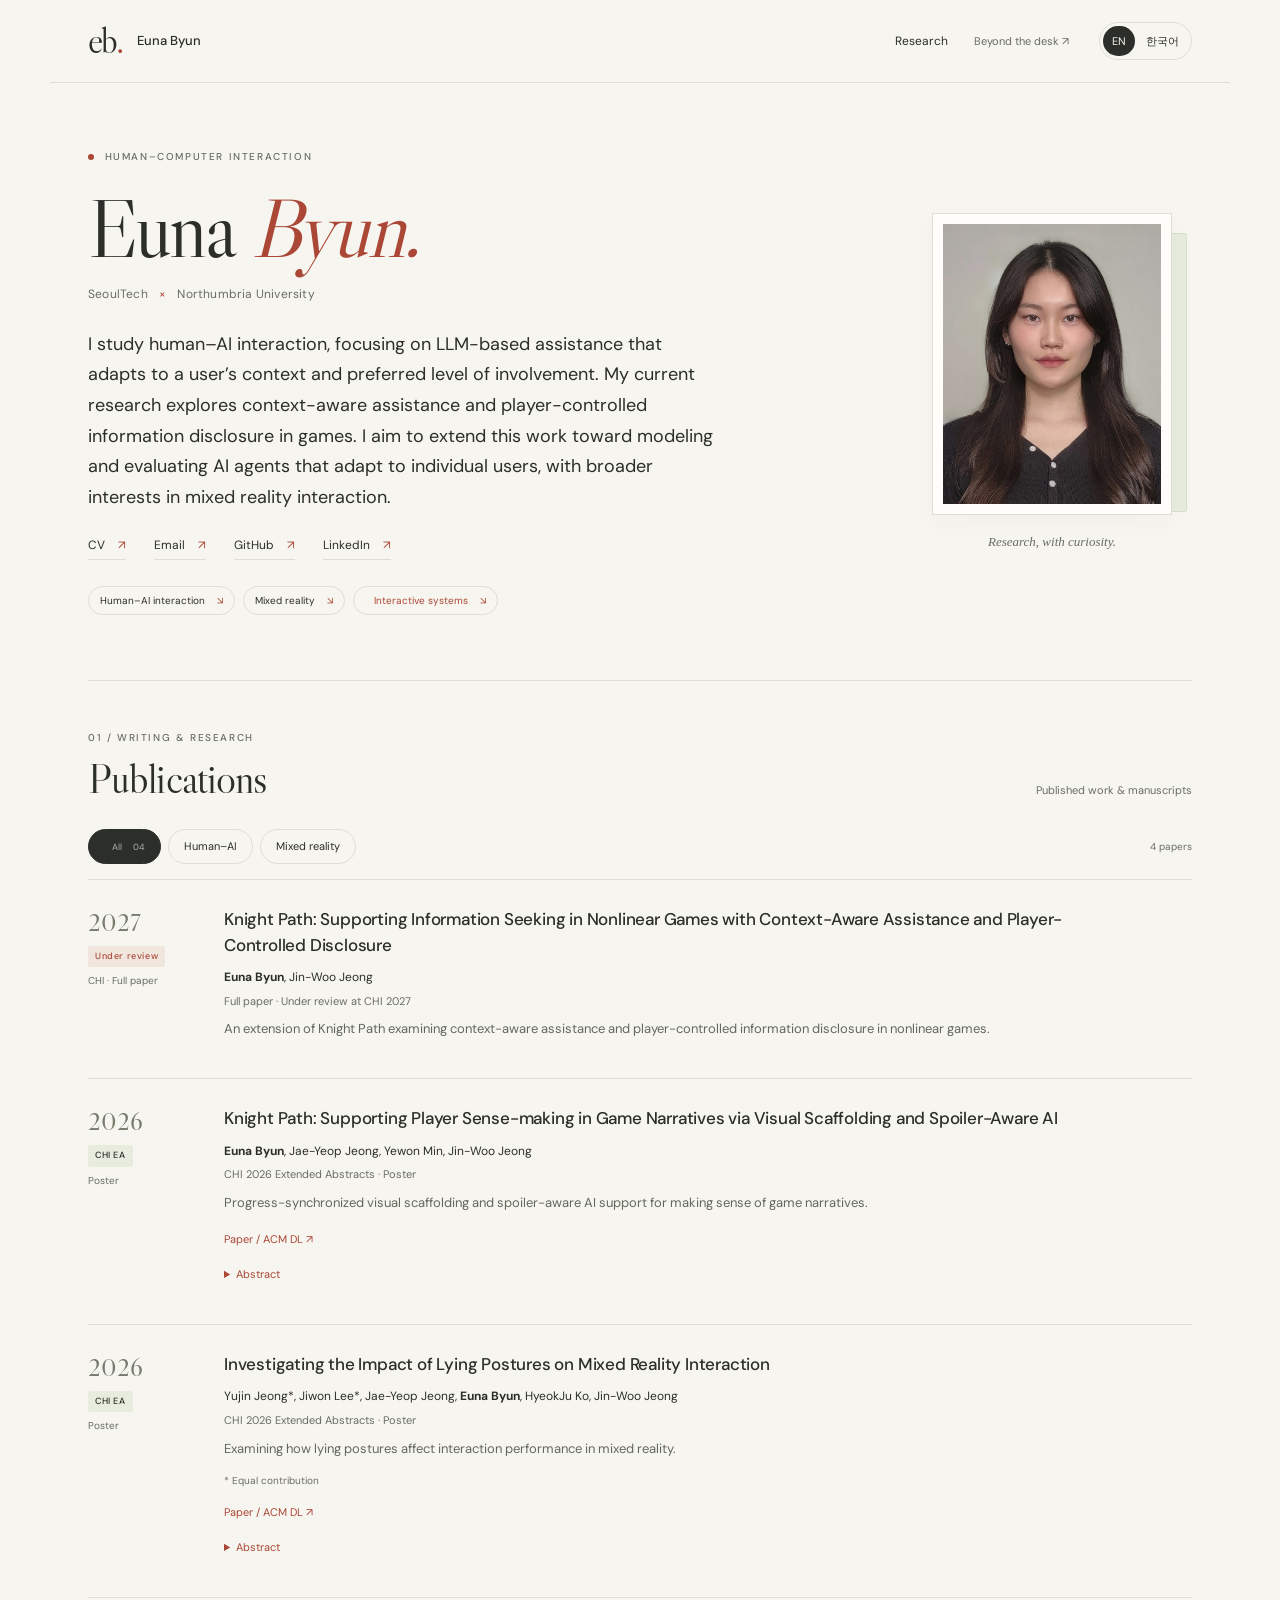
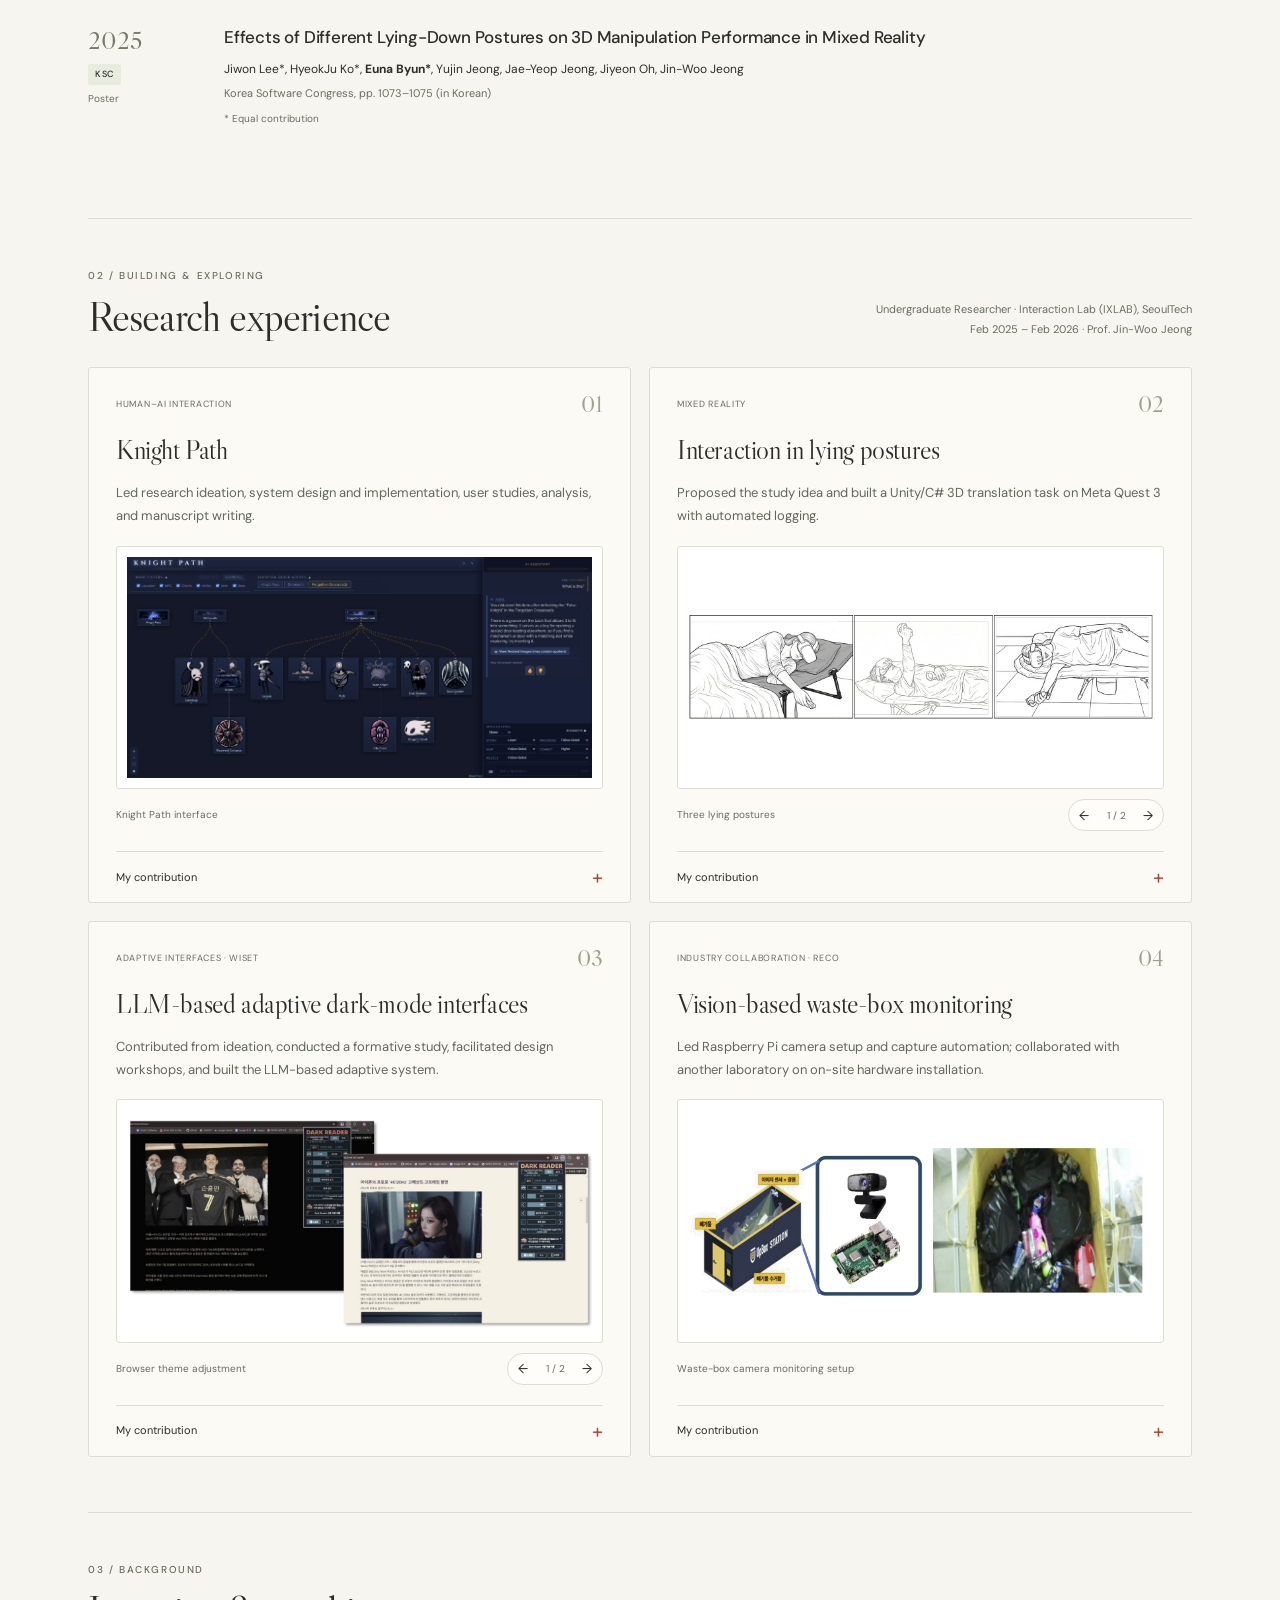
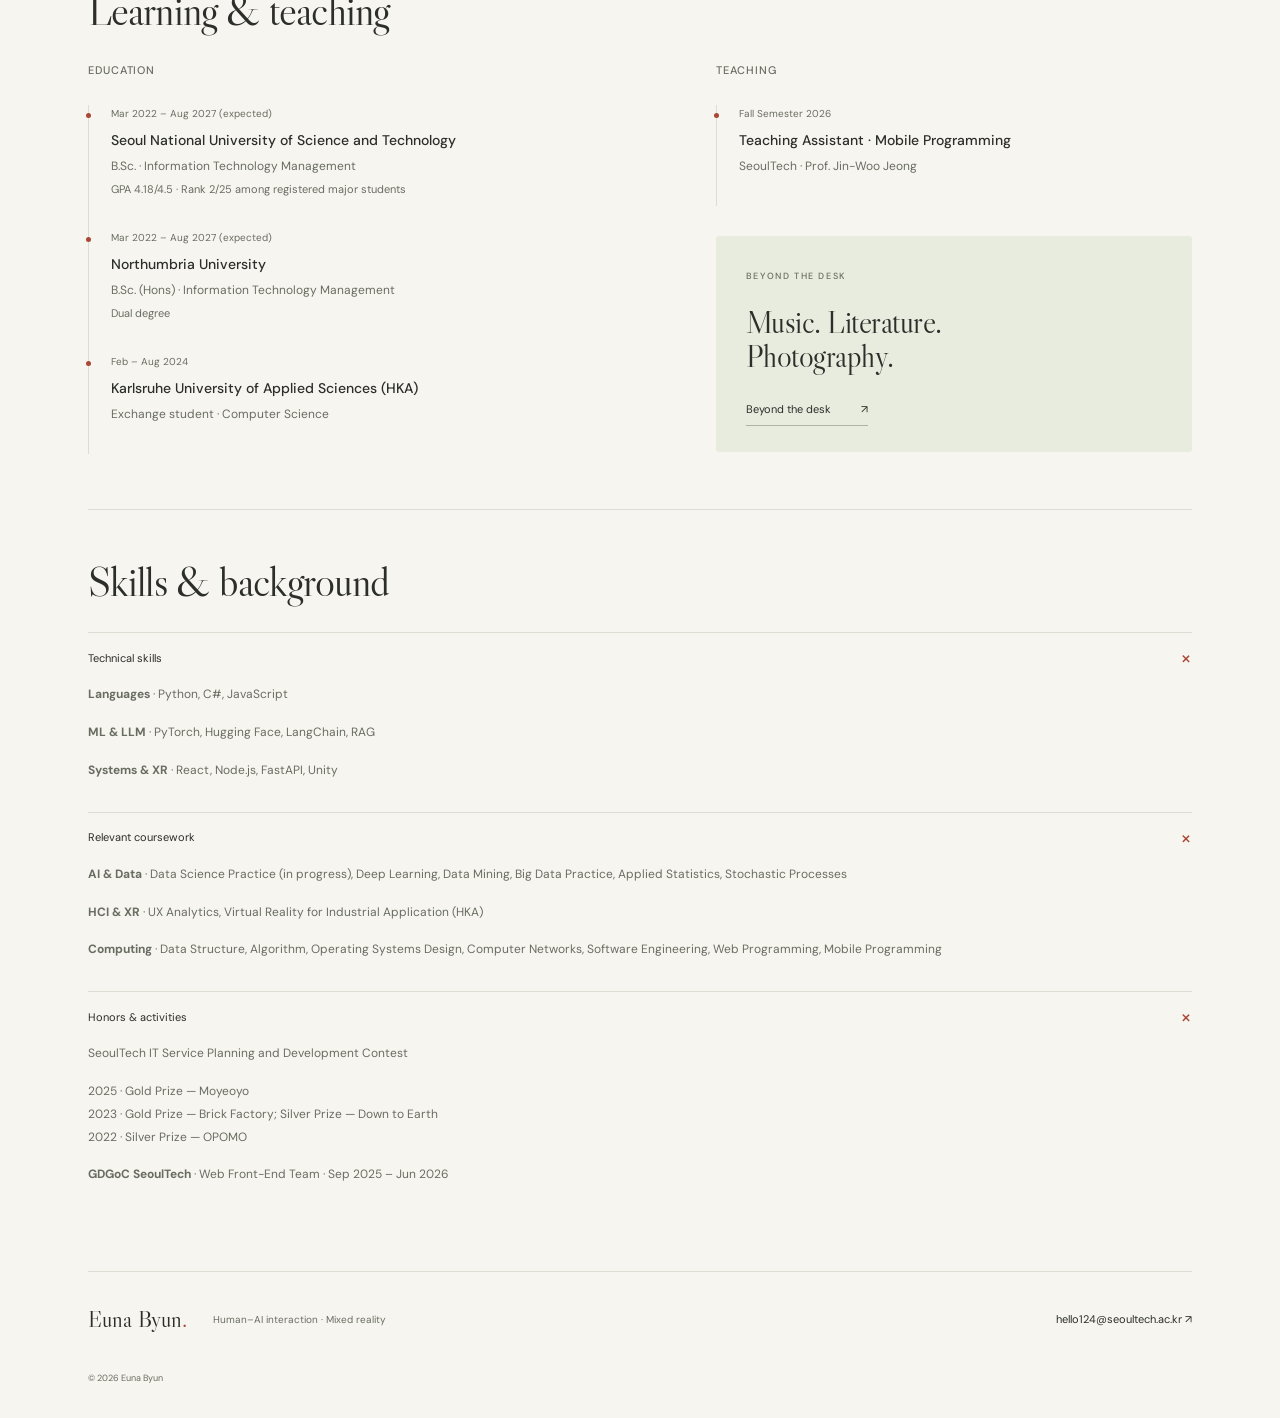
==== commit 820bf8f1: "Align researcher title and HKA name with the CV Co-Authored-By: Claude Opus 5.5 <noreply@anthropic.c" ====
--- a/index.html
+++ b/index.html
@@ -1,3 +1,3 @@
-<!doctype html><html lang="en"><head><meta charset="utf-8"><meta name="viewport" content="width=device-width,initial-scale=1"><title>Euna Byun | Research & Portfolio</title><meta name="description" content="Euna Byun’s research portfolio: human–AI interaction, mixed reality, publications, and interactive systems."><link rel="stylesheet" href="research.css"></head><body><a class="skip" href="#main">Skip to content</a><div class="reading-progress" aria-hidden="true"></div><header><a class="brand" href="index.html"><span class="brand-mark">eb<span>.</span></span><span>Euna Byun</span></a><nav aria-label="Main navigation"><a href="index.html#publications"><span lang="en">Research</span><span lang="ko">연구</span></a><a class="personal-nav" href="personal.html"><span lang="en">Beyond the desk</span><span lang="ko">연구 밖의 나</span> <span class="arrow">↗</span></a></nav><div class="languages" role="group" aria-label="Language"><button data-language="en" aria-pressed="true">EN</button><button data-language="ko" aria-pressed="false">한국어</button></div></header><main id="main"><section class="hero" id="about"><div class="hero-copy"><p class="eyebrow"><span class="tiny-dot"></span> <span lang="en">Human–computer interaction</span><span lang="ko">인간–컴퓨터 상호작용</span></p><h1><span lang="en">Euna <em>Byun.</em></span><span lang="ko">변은아<span class="accent">.</span></span></h1><p class="hero-affiliation">SeoulTech <span>×</span> Northumbria University</p><p class="hero-intro"><span lang="en">I study human–AI interaction, focusing on LLM-based assistance that adapts to a user’s context and preferred level of involvement. My current research explores context-aware assistance and player-controlled information disclosure in games. I aim to extend this work toward modeling and evaluating AI agents that adapt to individual users, with broader interests in mixed reality interaction.</span><span lang="ko">사용자의 맥락과 선호하는 개입 수준에 맞추는 LLM 기반 지원을 중심으로 인간–AI 상호작용을 연구합니다. 현재는 게임에서의 맥락 기반 지원과 플레이어가 통제하는 정보 공개를 탐구하고 있습니다. 이를 개인에게 적응하는 AI 에이전트의 모델링과 평가로 확장하고자 하며, 혼합현실 상호작용에도 관심을 두고 있습니다.</span></p><div class="links"><a href="https://docs.google.com/document/d/10apxZ-0LysYvdw2kMFzKjS67fbBKk2ui86XGeOh1lrc/edit?usp=sharing" target="_blank" rel="noopener" aria-label="CV">CV <span aria-hidden="true">↗</span></a><a href="mailto:hello124@seoultech.ac.kr">Email <span>↗</span></a><a href="https://github.com/TPRPT" target="_blank" rel="noopener">GitHub <span>↗</span></a><a href="https://www.linkedin.com/in/pinia124" target="_blank" rel="noopener">LinkedIn <span>↗</span></a></div><div class="interest-chips" aria-label="Explore research interests"><button data-shortcut="ai">Human–AI interaction <span>↘</span></button><button data-shortcut="xr">Mixed reality <span>↘</span></button><a href="#experience"><span lang="en">Interactive systems</span><span lang="ko">인터랙티브 시스템</span> <span>↘</span></a></div></div><div class="portrait-wrap"><div class="portrait-paper"><img class="portrait" src="portrait.jpg" width="210" height="280" alt="Euna Byun / 변은아"></div><p class="portrait-caption"><span lang="en">Research, with curiosity.</span><span lang="ko">호기심에서 시작하는 연구.</span></p></div></section><section class="publications-section" id="publications"><div class="section-head"><div><p class="eyebrow">01 / <span lang="en">Writing & research</span><span lang="ko">논문</span></p><h2><span lang="en">Publications</span><span lang="ko">출판 논문</span></h2></div><p class="section-aside"><span lang="en">Published work & manuscripts</span><span lang="ko">게재 논문과 심사 중 원고</span></p></div><div class="filter-bar"><div class="filters" role="group" aria-label="Filter publications"><button class="active" data-filter="all" aria-pressed="true"><span lang="en">All</span><span lang="ko">전체</span> <span>04</span></button><button data-filter="ai" aria-pressed="false">Human–AI</button><button data-filter="xr" aria-pressed="false">Mixed reality</button></div><span class="filter-count" aria-live="polite"><span id="pub-count">4</span> <span lang="en">papers</span><span lang="ko">편</span></span></div><div class="publication-list"><article class="publication" data-category="ai" id="knight-path-2027"><div class="publication-meta"><span class="pub-year">2027</span><span class="status reviewing"><span lang="en">Under review</span><span lang="ko">심사 중</span></span><span class="pub-type">CHI · Full paper</span></div><div class="publication-body"><h3>Knight Path: Supporting Information Seeking in Nonlinear Games with Context-Aware Assistance and Player-Controlled Disclosure</h3><p class="authors"><strong>Euna Byun</strong>, Jin-Woo Jeong</p><p class="pub-venue"><span lang="en">Full paper · Under review at CHI 2027</span><span lang="ko">Full Paper · CHI 2027 심사 중</span></p><p class="description"><span lang="en">An extension of Knight Path examining context-aware assistance and player-controlled information disclosure in nonlinear games.</span><span lang="ko">비선형 게임에서 맥락 기반 지원과 플레이어의 정보 공개 통제를 탐구한 Knight Path 후속 연구.</span></p></div></article><article class="publication" data-category="ai" id="knight-path"><div class="publication-meta"><span class="pub-year">2026</span><span class="status">CHI EA</span><span class="pub-type">Poster</span></div><div class="publication-body"><h3><a href="https://doi.org/10.1145/3772363.3798468" rel="noopener" target="_blank">Knight Path: Supporting Player Sense-making in Game Narratives via Visual Scaffolding and Spoiler-Aware AI</a></h3><p class="authors"><strong>Euna Byun</strong>, Jae-Yeop Jeong, Yewon Min, Jin-Woo Jeong</p><p class="pub-venue">CHI 2026 Extended Abstracts · Poster</p><p class="description"><span lang="en">Progress-synchronized visual scaffolding and spoiler-aware AI support for making sense of game narratives.</span><span lang="ko">게임 진행 상황에 연동되는 시각적 구조화와 스포일러를 고려한 AI 지원을 통해 게임 서사 이해를 돕는 시스템.</span></p><a class="paper-link" href="https://doi.org/10.1145/3772363.3798468" rel="noopener" target="_blank"><span lang="en">Paper / ACM DL ↗</span><span lang="ko">논문 / ACM DL ↗</span></a><details class="abstract"><summary><span lang="en">Abstract</span><span lang="ko">초록 (영문 원문)</span></summary><p>Fragmented narrative delivery in games often causes cognitive gaps, while external resources risk spoilers and information overload. We present Knight Path, an adaptive system integrating structural visual scaffolding with on-demand, spoiler-aware AI guidance. The system combines interactive narrative visualization with a tiered AI assistant synchronized with live gameplay. A user study (N = 18) in a non-linear environment showed significant improvements in search efficiency and contextual clarity while preserving narrative immersion. Knight Path effectively addresses the conflict between seeking assistance and sustaining the joy of discovery by empowering players to manage narrative uncertainty.</p></details></div></article><article class="publication" data-category="xr" id="lying-postures"><div class="publication-meta"><span class="pub-year">2026</span><span class="status">CHI EA</span><span class="pub-type">Poster</span></div><div class="publication-body"><h3><a href="https://doi.org/10.1145/3772363.3798467" rel="noopener" target="_blank">Investigating the Impact of Lying Postures on Mixed Reality Interaction</a></h3><p class="authors">Yujin Jeong*, Jiwon Lee*, Jae-Yeop Jeong, <strong>Euna Byun</strong>, HyeokJu Ko, Jin-Woo Jeong</p><p class="pub-venue">CHI 2026 Extended Abstracts · Poster</p><p class="description"><span lang="en">Examining how lying postures affect interaction performance in mixed reality.</span><span lang="ko">누운 자세가 혼합현실 환경의 상호작용 수행에 미치는 영향을 분석한 연구.</span></p><p class="equal"><span lang="en">* Equal contribution</span><span lang="ko">* 공동 제1저자</span></p><a class="paper-link" href="https://doi.org/10.1145/3772363.3798467" rel="noopener" target="_blank"><span lang="en">Paper / ACM DL ↗</span><span lang="ko">논문 / ACM DL ↗</span></a><details class="abstract"><summary><span lang="en">Abstract</span><span lang="ko">초록 (영문 원문)</span></summary><p>As MR head-mounted displays integrate into daily life, users increasingly interact while reclining, yet how lying positions affect interaction performance and task load remains underexplored. We conducted a user study (N=18) evaluating 3D manipulation and pointing tasks across supine, left-lateral, and right-lateral postures. Results reveal significant differences in performance and comfort across lying positions, demonstrating the necessity of posture-adaptive interfaces for consistent usability in recumbent MR interaction.</p></details></div></article><article class="publication" data-category="xr" id="ksc-2025"><div class="publication-meta"><span class="pub-year">2025</span><span class="status">KSC</span><span class="pub-type">Poster</span></div><div class="publication-body"><h3>Effects of Different Lying-Down Postures on 3D Manipulation Performance in Mixed Reality</h3><p class="authors">Jiwon Lee*, HyeokJu Ko*, <strong>Euna Byun*</strong>, Yujin Jeong, Jae-Yeop Jeong, Jiyeon Oh, Jin-Woo Jeong</p><p class="pub-venue"><span lang="en">Korea Software Congress, pp. 1073–1075 (in Korean)</span><span lang="ko">한국소프트웨어종합학술대회, pp. 1073–1075 (국문)</span></p><p class="equal"><span lang="en">* Equal contribution</span><span lang="ko">* 공동 제1저자</span></p></div></article></div></section><section id="experience"><div class="section-head"><div><p class="eyebrow">02 / <span lang="en">Building & exploring</span><span lang="ko">연구 경험</span></p><h2><span lang="en">Research experience</span><span lang="ko">연구 경험</span></h2></div><p class="section-aside">Interaction Lab (IXLAB), SeoulTech<br>Feb 2025 – Feb 2026 · Prof. Jin-Woo Jeong</p></div><div class="research-grid"><article class="research-card" data-kind="ai"><div class="card-top"><span class="category-label">Human–AI interaction</span><span class="card-number">01</span></div><h3><span lang="en">Knight Path</span><span lang="ko">Knight Path</span></h3><p><span lang="en">Led research ideation, system design and implementation, user studies, analysis, and manuscript writing.</span><span lang="ko">연구 기획, 시스템 설계·구현, 사용자 연구, 분석 및 논문 작성을 주도했습니다.</span></p><div class="research-gallery" role="region" aria-label="Research images / 연구 이미지"><figure class="research-figure"><button type="button" data-photo="assets/research/knight-path.png" data-gallery="ai" aria-label="Enlarge image / 이미지 확대"><img src="assets/research/knight-path.png" width="1919" height="909" loading="lazy" alt="Knight Path interface / Knight Path 인터페이스"></button><figcaption><span lang="en">Knight Path interface</span><span lang="ko">Knight Path 인터페이스</span></figcaption></figure></div><details class="contribution"><summary><span lang="en">My contribution</span><span lang="ko">기여 자세히</span><span class="toggle-sign" aria-hidden="true">+</span></summary><div class="detail-content"><p><span lang="en">Built a Hollow Knight support system combining a progress-synchronized narrative mind map, an LLM assistant using game context and screenshots, hybrid wiki retrieval (bge-m3 + BM25) and Gemini, and player-controlled disclosure settings.</span><span lang="ko">Hollow Knight의 진행 상황에 연동되는 서사 마인드맵, 게임 맥락과 스크린샷을 활용하는 LLM 도우미, 하이브리드 위키 검색(bge-m3 + BM25)과 Gemini, 플레이어가 통제하는 정보 공개 설정을 결합했습니다.</span></p><p><span lang="en">Ran a between-subjects study with 52 novice players and evaluations with 6 experienced players and 4 industry professionals. Continued after February 2026 through the CHI 2027 submission.</span><span lang="ko">초보 플레이어 52명을 대상으로 집단 간 연구를 진행하고 숙련 플레이어 6명 및 업계 전문가 4명의 평가를 수행했습니다. 2026년 2월 이후에도 CHI 2027 제출까지 연구를 이어갔습니다.</span></p></div></details></article><article class="research-card" data-kind="xr"><div class="card-top"><span class="category-label">Mixed reality</span><span class="card-number">02</span></div><h3><span lang="en">Interaction in lying postures</span><span lang="ko">누운 자세에서의 상호작용</span></h3><p><span lang="en">Proposed the study idea and built a Unity/C# 3D translation task on Meta Quest 3 with automated logging.</span><span lang="ko">연구 아이디어를 제안하고 Meta Quest 3에서 자동 로깅을 지원하는 Unity/C# 3D 이동 과제를 구현했습니다.</span></p><div class="research-gallery" role="region" aria-label="Research images / 연구 이미지"><figure class="research-figure"><button type="button" data-photo="assets/research/lying-postures.png" data-gallery="xr" aria-label="Enlarge image / 이미지 확대"><img src="assets/research/lying-postures.png" width="1408" height="320" loading="lazy" alt="Three lying postures / 세 가지 누운 자세"></button><figcaption><span lang="en">Three lying postures</span><span lang="ko">세 가지 누운 자세</span></figcaption></figure><figure class="research-figure" hidden><button type="button" data-photo="assets/research/lying-tasks.png" data-gallery="xr" aria-label="Enlarge image / 이미지 확대"><img src="assets/research/lying-tasks.png" width="1406" height="280" loading="lazy" alt="Rotation, translation and pointing tasks / 회전·이동·포인팅 과제"></button><figcaption><span lang="en">Rotation, translation and pointing tasks</span><span lang="ko">회전·이동·포인팅 과제</span></figcaption></figure><div class="research-gallery-controls"><button type="button" class="research-prev" aria-label="Previous image / 이전 이미지">←</button><span class="research-position" aria-live="polite">1 / 2</span><button type="button" class="research-next" aria-label="Next image / 다음 이미지">→</button></div></div><details class="contribution"><summary><span lang="en">My contribution</span><span lang="ko">기여 자세히</span><span class="toggle-sign" aria-hidden="true">+</span></summary><div class="detail-content"><p><span lang="en">Logged task time, hand and head movement, and task success. Ran a within-subjects study with 24 participants comparing supine, left, and right lying postures across rotation, translation, and pointing tasks.</span><span lang="ko">과제 시간, 손과 머리의 움직임, 과제 성공 여부를 기록했습니다. 참가자 24명을 대상으로 바로 눕기·왼쪽·오른쪽 눕기 자세에서 회전·이동·포인팅 과제를 비교하는 집단 내 연구를 수행했습니다.</span></p><p><span lang="en">Analyzed the data and identified posture-specific compensatory movements as cues for posture-aware MR interfaces.</span><span lang="ko">데이터를 분석하고 자세별 보상 움직임을 자세 인식형 MR 인터페이스를 위한 단서로 도출했습니다.</span></p></div></details></article><article class="research-card" data-kind="ui"><div class="card-top"><span class="category-label">Adaptive interfaces · WISET</span><span class="card-number">03</span></div><h3><span lang="en">LLM-based adaptive dark-mode interfaces</span><span lang="ko">LLM 기반 적응형 다크모드 인터페이스</span></h3><p><span lang="en">Contributed from ideation, conducted a formative study, facilitated design workshops, and built the LLM-based adaptive system.</span><span lang="ko">아이디어 구상부터 참여해 formative study와 디자인 워크숍을 진행하고 LLM 기반 적응형 시스템을 구현했습니다.</span></p><div class="research-gallery" role="region" aria-label="Research images / 연구 이미지"><figure class="research-figure"><button type="button" data-photo="assets/research/wiset-browser.png" data-gallery="ui" aria-label="Enlarge image / 이미지 확대"><img src="assets/research/wiset-browser.png" width="1298" height="594" loading="lazy" alt="Browser theme adjustment / 브라우저 테마 조정"></button><figcaption><span lang="en">Browser theme adjustment</span><span lang="ko">브라우저 테마 조정</span></figcaption></figure><figure class="research-figure" hidden><button type="button" data-photo="assets/research/wiset-lighting.png" data-gallery="ui" aria-label="Enlarge image / 이미지 확대"><img src="assets/research/wiset-lighting.png" width="1102" height="538" loading="lazy" alt="MR browser under bright and dark lighting / 밝고 어두운 조명에서의 MR 브라우저"></button><figcaption><span lang="en">MR browser under bright and dark lighting</span><span lang="ko">밝고 어두운 조명에서의 MR 브라우저</span></figcaption></figure><div class="research-gallery-controls"><button type="button" class="research-prev" aria-label="Previous image / 이전 이미지">←</button><span class="research-position" aria-live="polite">1 / 2</span><button type="button" class="research-next" aria-label="Next image / 다음 이미지">→</button></div></div><details class="contribution"><summary><span lang="en">My contribution</span><span lang="ko">기여 자세히</span><span class="toggle-sign" aria-hidden="true">+</span></summary><div class="detail-content"><p><span lang="en">Conducted a formative study with 18 participants adjusting brightness, contrast, and dark mode in an MR browser under bright and dark lighting, followed by interviews.</span><span lang="ko">참가자 18명이 밝고 어두운 조명에서 MR 브라우저의 밝기·대비·다크모드를 조정하는 formative study와 후속 인터뷰를 진행했습니다.</span></p><p><span lang="en">Facilitated a two-round Figma workshop with 6 participants, using passthrough MR tutorials built from Meta XR SDK samples.</span><span lang="ko">Meta XR SDK 샘플 기반 패스스루 MR 튜토리얼을 활용해 참가자 6명과 두 차례 Figma 디자인 워크숍을 진행했습니다.</span></p><p><span lang="en">Built a JavaScript web extension for color-theme adjustment, a FastAPI backend, and a Unity MR app on Meta Quest 3 with speech and hand input.</span><span lang="ko">색상 테마 조정을 위한 JavaScript 웹 확장, FastAPI 백엔드, 음성·손 입력을 지원하는 Meta Quest 3용 Unity MR 앱을 구현했습니다.</span></p></div></details></article><article class="research-card" data-kind="industry"><div class="card-top"><span class="category-label">Industry collaboration · RECO</span><span class="card-number">04</span></div><h3><span lang="en">Vision-based waste-box monitoring</span><span lang="ko">비전 기반 폐기물 수거함 모니터링</span></h3><p><span lang="en">Led Raspberry Pi camera setup and capture automation; collaborated with another laboratory on on-site hardware installation.</span><span lang="ko">Raspberry Pi 카메라 설치와 촬영 자동화를 주도하고 다른 연구실과 현장 하드웨어 설치에 협업했습니다.</span></p><div class="research-gallery" role="region" aria-label="Research images / 연구 이미지"><figure class="research-figure"><button type="button" data-photo="assets/research/reco.png" data-gallery="industry" aria-label="Enlarge image / 이미지 확대"><img src="assets/research/reco.png" width="788" height="274" loading="lazy" alt="Waste-box camera monitoring setup / 폐기물 수거함 카메라 모니터링 구성"></button><figcaption><span lang="en">Waste-box camera monitoring setup</span><span lang="ko">폐기물 수거함 카메라 모니터링 구성</span></figcaption></figure></div><details class="contribution"><summary><span lang="en">My contribution</span><span lang="ko">기여 자세히</span><span class="toggle-sign" aria-hidden="true">+</span></summary><div class="detail-content"><p><span lang="en">Implemented a Python/OpenCV pipeline for motion detection, event-clip extraction, CSV reports, and diagnostic charts.</span><span lang="ko">움직임 감지, 이벤트 클립 추출, CSV 보고서 및 진단 차트를 위한 Python/OpenCV 파이프라인을 구현했습니다.</span></p></div></details></article></div></section><section class="background-section" id="background"><div class="section-head"><div><p class="eyebrow">03 / <span lang="en">Background</span><span lang="ko">학력과 교육 경험</span></p><h2><span lang="en">Learning & teaching</span><span lang="ko">학력과 교육 경험</span></h2></div></div><div class="background-grid"><div><h3 class="column-label"><span lang="en">Education</span><span lang="ko">학력</span></h3><div class="timeline-item"><span class="date"><span lang="en">Mar 2022 – Aug 2027 (expected)</span><span lang="ko">2022.03 – 2027.08 (졸업 예정)</span></span><h4>Seoul National University of Science and Technology</h4><p>B.Sc. · Information Technology Management</p><p class="small">GPA 4.18/4.5 · <span lang="en">Rank 2/25 among registered major students</span><span lang="ko">석차 2/25 (전공 등록 학생 기준)</span></p></div><div class="timeline-item"><span class="date"><span lang="en">Mar 2022 – Aug 2027 (expected)</span><span lang="ko">2022.03 – 2027.08 (졸업 예정)</span></span><h4>Northumbria University</h4><p>B.Sc. (Hons) · Information Technology Management</p><p class="small"><span lang="en">Dual degree</span><span lang="ko">복수학위</span></p></div><div class="timeline-item"><span class="date">Feb – Aug 2024</span><h4>Karlsruhe University of Applied Sciences</h4><p><span lang="en">Exchange student · Computer Science</span><span lang="ko">교환학생 · Computer Science</span></p></div></div><div><h3 class="column-label"><span lang="en">Teaching</span><span lang="ko">교육 경험</span></h3><div class="timeline-item"><span class="date"><span lang="en">Fall Semester 2026</span><span lang="ko">2026학년도 2학기</span></span><h4><span lang="en">Teaching Assistant</span><span lang="ko">조교</span> · Mobile Programming</h4><p>SeoulTech · Prof. Jin-Woo Jeong</p></div><div class="beyond-note"><span class="eyebrow"><span lang="en">Beyond the desk</span><span lang="ko">연구 밖에서는</span></span><h3><span lang="en">Music. Literature.<br>Photography.</span><span lang="ko">음악, 문학,<br>그리고 사진.</span></h3><a class="text-link" href="personal.html"><span lang="en">Beyond the desk</span><span lang="ko">연구 밖의 나</span> <span>↗</span></a></div></div></div></section><section id="additional-background"><div class="section-head"><h2><span lang="en">Skills & background</span><span lang="ko">기술 및 활동</span></h2></div><details class="contribution" open><summary><span lang="en">Technical skills</span><span lang="ko">기술</span><span class="toggle-sign" aria-hidden="true">+</span></summary><div class="detail-content"><p><strong>Languages</strong> · Python, C#, JavaScript</p><p><strong>ML &amp; LLM</strong> · PyTorch, Hugging Face, LangChain, RAG</p><p><strong>Systems &amp; XR</strong> · React, Node.js, FastAPI, Unity</p></div></details><details class="contribution" open><summary><span lang="en">Relevant coursework</span><span lang="ko">주요 수강 과목</span><span class="toggle-sign" aria-hidden="true">+</span></summary><div class="detail-content"><p><strong>AI &amp; Data</strong> · <span lang="en">Data Science Practice (in progress)</span><span lang="ko">Data Science Practice (수강 중)</span>, Deep Learning, Data Mining, Big Data Practice, Applied Statistics, Stochastic Processes</p><p><strong>HCI &amp; XR</strong> · UX Analytics, Virtual Reality for Industrial Application (HKA)</p><p><strong>Computing</strong> · Data Structure, Algorithm, Operating Systems Design, Computer Networks, Software Engineering, Web Programming, Mobile Programming</p></div></details><details class="contribution" open><summary><span lang="en">Honors & activities</span><span lang="ko">수상 및 활동</span><span class="toggle-sign" aria-hidden="true">+</span></summary><div class="detail-content"><p><span lang="en">SeoulTech IT Service Planning and Development Contest</span><span lang="ko">서울과학기술대학교 IT 서비스 기획 및 개발 경진대회</span></p><p>2025 · <span lang="en">Gold Prize — Moyeoyo</span><span lang="ko">금상 — 모여요</span><br>2023 · <span lang="en">Gold Prize — Brick Factory; Silver Prize — Down to Earth</span><span lang="ko">금상 — Brick Factory; 은상 — Down to Earth</span><br>2022 · <span lang="en">Silver Prize — OPOMO</span><span lang="ko">은상 — OPOMO</span></p><p><strong>GDGoC SeoulTech</strong> · <span lang="en">Web Front-End Team · Sep 2025 – Jun 2026</span><span lang="ko">웹 프론트엔드 팀 · 2025.09 – 2026.06</span></p></div></details></section><footer><a class="footer-name" href="index.html">Euna Byun<span>.</span></a><p><span lang="en">Human–AI interaction · Mixed reality</span><span lang="ko">인간–AI 상호작용 · 혼합현실</span></p><a href="mailto:hello124@seoultech.ac.kr">hello124@seoultech.ac.kr ↗</a><span class="copyright">© 2026 Euna Byun</span></footer></main><dialog id="photo-dialog" aria-label="Research images"><button type="button" class="photo-close" aria-label="Close / 닫기">×</button><img alt=""><p class="photo-caption"></p><div class="photo-controls"><button type="button" class="photo-prev" aria-label="Previous / 이전">←</button><span id="photo-position" aria-live="polite"></span><button type="button" class="photo-next" aria-label="Next / 다음">→</button></div></dialog><script src="script.js"></script></body></html>
+<!doctype html><html lang="en"><head><meta charset="utf-8"><meta name="viewport" content="width=device-width,initial-scale=1"><title>Euna Byun | Research & Portfolio</title><meta name="description" content="Euna Byun’s research portfolio: human–AI interaction, mixed reality, publications, and interactive systems."><link rel="stylesheet" href="research.css"></head><body><a class="skip" href="#main">Skip to content</a><div class="reading-progress" aria-hidden="true"></div><header><a class="brand" href="index.html"><span class="brand-mark">eb<span>.</span></span><span>Euna Byun</span></a><nav aria-label="Main navigation"><a href="index.html#publications"><span lang="en">Research</span><span lang="ko">연구</span></a><a class="personal-nav" href="personal.html"><span lang="en">Beyond the desk</span><span lang="ko">연구 밖의 나</span> <span class="arrow">↗</span></a></nav><div class="languages" role="group" aria-label="Language"><button data-language="en" aria-pressed="true">EN</button><button data-language="ko" aria-pressed="false">한국어</button></div></header><main id="main"><section class="hero" id="about"><div class="hero-copy"><p class="eyebrow"><span class="tiny-dot"></span> <span lang="en">Human–computer interaction</span><span lang="ko">인간–컴퓨터 상호작용</span></p><h1><span lang="en">Euna <em>Byun.</em></span><span lang="ko">변은아<span class="accent">.</span></span></h1><p class="hero-affiliation">SeoulTech <span>×</span> Northumbria University</p><p class="hero-intro"><span lang="en">I study human–AI interaction, focusing on LLM-based assistance that adapts to a user’s context and preferred level of involvement. My current research explores context-aware assistance and player-controlled information disclosure in games. I aim to extend this work toward modeling and evaluating AI agents that adapt to individual users, with broader interests in mixed reality interaction.</span><span lang="ko">사용자의 맥락과 선호하는 개입 수준에 맞추는 LLM 기반 지원을 중심으로 인간–AI 상호작용을 연구합니다. 현재는 게임에서의 맥락 기반 지원과 플레이어가 통제하는 정보 공개를 탐구하고 있습니다. 이를 개인에게 적응하는 AI 에이전트의 모델링과 평가로 확장하고자 하며, 혼합현실 상호작용에도 관심을 두고 있습니다.</span></p><div class="links"><a href="https://docs.google.com/document/d/10apxZ-0LysYvdw2kMFzKjS67fbBKk2ui86XGeOh1lrc/edit?usp=sharing" target="_blank" rel="noopener" aria-label="CV">CV <span aria-hidden="true">↗</span></a><a href="mailto:hello124@seoultech.ac.kr">Email <span>↗</span></a><a href="https://github.com/TPRPT" target="_blank" rel="noopener">GitHub <span>↗</span></a><a href="https://www.linkedin.com/in/pinia124" target="_blank" rel="noopener">LinkedIn <span>↗</span></a></div><div class="interest-chips" aria-label="Explore research interests"><button data-shortcut="ai">Human–AI interaction <span>↘</span></button><button data-shortcut="xr">Mixed reality <span>↘</span></button><a href="#experience"><span lang="en">Interactive systems</span><span lang="ko">인터랙티브 시스템</span> <span>↘</span></a></div></div><div class="portrait-wrap"><div class="portrait-paper"><img class="portrait" src="portrait.jpg" width="210" height="280" alt="Euna Byun / 변은아"></div><p class="portrait-caption"><span lang="en">Research, with curiosity.</span><span lang="ko">호기심에서 시작하는 연구.</span></p></div></section><section class="publications-section" id="publications"><div class="section-head"><div><p class="eyebrow">01 / <span lang="en">Writing & research</span><span lang="ko">논문</span></p><h2><span lang="en">Publications</span><span lang="ko">출판 논문</span></h2></div><p class="section-aside"><span lang="en">Published work & manuscripts</span><span lang="ko">게재 논문과 심사 중 원고</span></p></div><div class="filter-bar"><div class="filters" role="group" aria-label="Filter publications"><button class="active" data-filter="all" aria-pressed="true"><span lang="en">All</span><span lang="ko">전체</span> <span>04</span></button><button data-filter="ai" aria-pressed="false">Human–AI</button><button data-filter="xr" aria-pressed="false">Mixed reality</button></div><span class="filter-count" aria-live="polite"><span id="pub-count">4</span> <span lang="en">papers</span><span lang="ko">편</span></span></div><div class="publication-list"><article class="publication" data-category="ai" id="knight-path-2027"><div class="publication-meta"><span class="pub-year">2027</span><span class="status reviewing"><span lang="en">Under review</span><span lang="ko">심사 중</span></span><span class="pub-type">CHI · Full paper</span></div><div class="publication-body"><h3>Knight Path: Supporting Information Seeking in Nonlinear Games with Context-Aware Assistance and Player-Controlled Disclosure</h3><p class="authors"><strong>Euna Byun</strong>, Jin-Woo Jeong</p><p class="pub-venue"><span lang="en">Full paper · Under review at CHI 2027</span><span lang="ko">Full Paper · CHI 2027 심사 중</span></p><p class="description"><span lang="en">An extension of Knight Path examining context-aware assistance and player-controlled information disclosure in nonlinear games.</span><span lang="ko">비선형 게임에서 맥락 기반 지원과 플레이어의 정보 공개 통제를 탐구한 Knight Path 후속 연구.</span></p></div></article><article class="publication" data-category="ai" id="knight-path"><div class="publication-meta"><span class="pub-year">2026</span><span class="status">CHI EA</span><span class="pub-type">Poster</span></div><div class="publication-body"><h3><a href="https://doi.org/10.1145/3772363.3798468" rel="noopener" target="_blank">Knight Path: Supporting Player Sense-making in Game Narratives via Visual Scaffolding and Spoiler-Aware AI</a></h3><p class="authors"><strong>Euna Byun</strong>, Jae-Yeop Jeong, Yewon Min, Jin-Woo Jeong</p><p class="pub-venue">CHI 2026 Extended Abstracts · Poster</p><p class="description"><span lang="en">Progress-synchronized visual scaffolding and spoiler-aware AI support for making sense of game narratives.</span><span lang="ko">게임 진행 상황에 연동되는 시각적 구조화와 스포일러를 고려한 AI 지원을 통해 게임 서사 이해를 돕는 시스템.</span></p><a class="paper-link" href="https://doi.org/10.1145/3772363.3798468" rel="noopener" target="_blank"><span lang="en">Paper / ACM DL ↗</span><span lang="ko">논문 / ACM DL ↗</span></a><details class="abstract"><summary><span lang="en">Abstract</span><span lang="ko">초록 (영문 원문)</span></summary><p>Fragmented narrative delivery in games often causes cognitive gaps, while external resources risk spoilers and information overload. We present Knight Path, an adaptive system integrating structural visual scaffolding with on-demand, spoiler-aware AI guidance. The system combines interactive narrative visualization with a tiered AI assistant synchronized with live gameplay. A user study (N = 18) in a non-linear environment showed significant improvements in search efficiency and contextual clarity while preserving narrative immersion. Knight Path effectively addresses the conflict between seeking assistance and sustaining the joy of discovery by empowering players to manage narrative uncertainty.</p></details></div></article><article class="publication" data-category="xr" id="lying-postures"><div class="publication-meta"><span class="pub-year">2026</span><span class="status">CHI EA</span><span class="pub-type">Poster</span></div><div class="publication-body"><h3><a href="https://doi.org/10.1145/3772363.3798467" rel="noopener" target="_blank">Investigating the Impact of Lying Postures on Mixed Reality Interaction</a></h3><p class="authors">Yujin Jeong*, Jiwon Lee*, Jae-Yeop Jeong, <strong>Euna Byun</strong>, HyeokJu Ko, Jin-Woo Jeong</p><p class="pub-venue">CHI 2026 Extended Abstracts · Poster</p><p class="description"><span lang="en">Examining how lying postures affect interaction performance in mixed reality.</span><span lang="ko">누운 자세가 혼합현실 환경의 상호작용 수행에 미치는 영향을 분석한 연구.</span></p><p class="equal"><span lang="en">* Equal contribution</span><span lang="ko">* 공동 제1저자</span></p><a class="paper-link" href="https://doi.org/10.1145/3772363.3798467" rel="noopener" target="_blank"><span lang="en">Paper / ACM DL ↗</span><span lang="ko">논문 / ACM DL ↗</span></a><details class="abstract"><summary><span lang="en">Abstract</span><span lang="ko">초록 (영문 원문)</span></summary><p>As MR head-mounted displays integrate into daily life, users increasingly interact while reclining, yet how lying positions affect interaction performance and task load remains underexplored. We conducted a user study (N=18) evaluating 3D manipulation and pointing tasks across supine, left-lateral, and right-lateral postures. Results reveal significant differences in performance and comfort across lying positions, demonstrating the necessity of posture-adaptive interfaces for consistent usability in recumbent MR interaction.</p></details></div></article><article class="publication" data-category="xr" id="ksc-2025"><div class="publication-meta"><span class="pub-year">2025</span><span class="status">KSC</span><span class="pub-type">Poster</span></div><div class="publication-body"><h3>Effects of Different Lying-Down Postures on 3D Manipulation Performance in Mixed Reality</h3><p class="authors">Jiwon Lee*, HyeokJu Ko*, <strong>Euna Byun*</strong>, Yujin Jeong, Jae-Yeop Jeong, Jiyeon Oh, Jin-Woo Jeong</p><p class="pub-venue"><span lang="en">Korea Software Congress, pp. 1073–1075 (in Korean)</span><span lang="ko">한국소프트웨어종합학술대회, pp. 1073–1075 (국문)</span></p><p class="equal"><span lang="en">* Equal contribution</span><span lang="ko">* 공동 제1저자</span></p></div></article></div></section><section id="experience"><div class="section-head"><div><p class="eyebrow">02 / <span lang="en">Building & exploring</span><span lang="ko">연구 경험</span></p><h2><span lang="en">Research experience</span><span lang="ko">연구 경험</span></h2></div><p class="section-aside"><span lang="en">Undergraduate Researcher</span><span lang="ko">학부 연구생</span> · Interaction Lab (IXLAB), SeoulTech<br>Feb 2025 – Feb 2026 · Prof. Jin-Woo Jeong</p></div><div class="research-grid"><article class="research-card" data-kind="ai"><div class="card-top"><span class="category-label">Human–AI interaction</span><span class="card-number">01</span></div><h3><span lang="en">Knight Path</span><span lang="ko">Knight Path</span></h3><p><span lang="en">Led research ideation, system design and implementation, user studies, analysis, and manuscript writing.</span><span lang="ko">연구 기획, 시스템 설계·구현, 사용자 연구, 분석 및 논문 작성을 주도했습니다.</span></p><div class="research-gallery" role="region" aria-label="Research images / 연구 이미지"><figure class="research-figure"><button type="button" data-photo="assets/research/knight-path.png" data-gallery="ai" aria-label="Enlarge image / 이미지 확대"><img src="assets/research/knight-path.png" width="1919" height="909" loading="lazy" alt="Knight Path interface / Knight Path 인터페이스"></button><figcaption><span lang="en">Knight Path interface</span><span lang="ko">Knight Path 인터페이스</span></figcaption></figure></div><details class="contribution"><summary><span lang="en">My contribution</span><span lang="ko">기여 자세히</span><span class="toggle-sign" aria-hidden="true">+</span></summary><div class="detail-content"><p><span lang="en">Built a Hollow Knight support system combining a progress-synchronized narrative mind map, an LLM assistant using game context and screenshots, hybrid wiki retrieval (bge-m3 + BM25) and Gemini, and player-controlled disclosure settings.</span><span lang="ko">Hollow Knight의 진행 상황에 연동되는 서사 마인드맵, 게임 맥락과 스크린샷을 활용하는 LLM 도우미, 하이브리드 위키 검색(bge-m3 + BM25)과 Gemini, 플레이어가 통제하는 정보 공개 설정을 결합했습니다.</span></p><p><span lang="en">Ran a between-subjects study with 52 novice players and evaluations with 6 experienced players and 4 industry professionals. Continued after February 2026 through the CHI 2027 submission.</span><span lang="ko">초보 플레이어 52명을 대상으로 집단 간 연구를 진행하고 숙련 플레이어 6명 및 업계 전문가 4명의 평가를 수행했습니다. 2026년 2월 이후에도 CHI 2027 제출까지 연구를 이어갔습니다.</span></p></div></details></article><article class="research-card" data-kind="xr"><div class="card-top"><span class="category-label">Mixed reality</span><span class="card-number">02</span></div><h3><span lang="en">Interaction in lying postures</span><span lang="ko">누운 자세에서의 상호작용</span></h3><p><span lang="en">Proposed the study idea and built a Unity/C# 3D translation task on Meta Quest 3 with automated logging.</span><span lang="ko">연구 아이디어를 제안하고 Meta Quest 3에서 자동 로깅을 지원하는 Unity/C# 3D 이동 과제를 구현했습니다.</span></p><div class="research-gallery" role="region" aria-label="Research images / 연구 이미지"><figure class="research-figure"><button type="button" data-photo="assets/research/lying-postures.png" data-gallery="xr" aria-label="Enlarge image / 이미지 확대"><img src="assets/research/lying-postures.png" width="1408" height="320" loading="lazy" alt="Three lying postures / 세 가지 누운 자세"></button><figcaption><span lang="en">Three lying postures</span><span lang="ko">세 가지 누운 자세</span></figcaption></figure><figure class="research-figure" hidden><button type="button" data-photo="assets/research/lying-tasks.png" data-gallery="xr" aria-label="Enlarge image / 이미지 확대"><img src="assets/research/lying-tasks.png" width="1406" height="280" loading="lazy" alt="Rotation, translation and pointing tasks / 회전·이동·포인팅 과제"></button><figcaption><span lang="en">Rotation, translation and pointing tasks</span><span lang="ko">회전·이동·포인팅 과제</span></figcaption></figure><div class="research-gallery-controls"><button type="button" class="research-prev" aria-label="Previous image / 이전 이미지">←</button><span class="research-position" aria-live="polite">1 / 2</span><button type="button" class="research-next" aria-label="Next image / 다음 이미지">→</button></div></div><details class="contribution"><summary><span lang="en">My contribution</span><span lang="ko">기여 자세히</span><span class="toggle-sign" aria-hidden="true">+</span></summary><div class="detail-content"><p><span lang="en">Logged task time, hand and head movement, and task success. Ran a within-subjects study with 24 participants comparing supine, left, and right lying postures across rotation, translation, and pointing tasks.</span><span lang="ko">과제 시간, 손과 머리의 움직임, 과제 성공 여부를 기록했습니다. 참가자 24명을 대상으로 바로 눕기·왼쪽·오른쪽 눕기 자세에서 회전·이동·포인팅 과제를 비교하는 집단 내 연구를 수행했습니다.</span></p><p><span lang="en">Analyzed the data and identified posture-specific compensatory movements as cues for posture-aware MR interfaces.</span><span lang="ko">데이터를 분석하고 자세별 보상 움직임을 자세 인식형 MR 인터페이스를 위한 단서로 도출했습니다.</span></p></div></details></article><article class="research-card" data-kind="ui"><div class="card-top"><span class="category-label">Adaptive interfaces · WISET</span><span class="card-number">03</span></div><h3><span lang="en">LLM-based adaptive dark-mode interfaces</span><span lang="ko">LLM 기반 적응형 다크모드 인터페이스</span></h3><p><span lang="en">Contributed from ideation, conducted a formative study, facilitated design workshops, and built the LLM-based adaptive system.</span><span lang="ko">아이디어 구상부터 참여해 formative study와 디자인 워크숍을 진행하고 LLM 기반 적응형 시스템을 구현했습니다.</span></p><div class="research-gallery" role="region" aria-label="Research images / 연구 이미지"><figure class="research-figure"><button type="button" data-photo="assets/research/wiset-browser.png" data-gallery="ui" aria-label="Enlarge image / 이미지 확대"><img src="assets/research/wiset-browser.png" width="1298" height="594" loading="lazy" alt="Browser theme adjustment / 브라우저 테마 조정"></button><figcaption><span lang="en">Browser theme adjustment</span><span lang="ko">브라우저 테마 조정</span></figcaption></figure><figure class="research-figure" hidden><button type="button" data-photo="assets/research/wiset-lighting.png" data-gallery="ui" aria-label="Enlarge image / 이미지 확대"><img src="assets/research/wiset-lighting.png" width="1102" height="538" loading="lazy" alt="MR browser under bright and dark lighting / 밝고 어두운 조명에서의 MR 브라우저"></button><figcaption><span lang="en">MR browser under bright and dark lighting</span><span lang="ko">밝고 어두운 조명에서의 MR 브라우저</span></figcaption></figure><div class="research-gallery-controls"><button type="button" class="research-prev" aria-label="Previous image / 이전 이미지">←</button><span class="research-position" aria-live="polite">1 / 2</span><button type="button" class="research-next" aria-label="Next image / 다음 이미지">→</button></div></div><details class="contribution"><summary><span lang="en">My contribution</span><span lang="ko">기여 자세히</span><span class="toggle-sign" aria-hidden="true">+</span></summary><div class="detail-content"><p><span lang="en">Conducted a formative study with 18 participants adjusting brightness, contrast, and dark mode in an MR browser under bright and dark lighting, followed by interviews.</span><span lang="ko">참가자 18명이 밝고 어두운 조명에서 MR 브라우저의 밝기·대비·다크모드를 조정하는 formative study와 후속 인터뷰를 진행했습니다.</span></p><p><span lang="en">Facilitated a two-round Figma workshop with 6 participants, using passthrough MR tutorials built from Meta XR SDK samples.</span><span lang="ko">Meta XR SDK 샘플 기반 패스스루 MR 튜토리얼을 활용해 참가자 6명과 두 차례 Figma 디자인 워크숍을 진행했습니다.</span></p><p><span lang="en">Built a JavaScript web extension for color-theme adjustment, a FastAPI backend, and a Unity MR app on Meta Quest 3 with speech and hand input.</span><span lang="ko">색상 테마 조정을 위한 JavaScript 웹 확장, FastAPI 백엔드, 음성·손 입력을 지원하는 Meta Quest 3용 Unity MR 앱을 구현했습니다.</span></p></div></details></article><article class="research-card" data-kind="industry"><div class="card-top"><span class="category-label">Industry collaboration · RECO</span><span class="card-number">04</span></div><h3><span lang="en">Vision-based waste-box monitoring</span><span lang="ko">비전 기반 폐기물 수거함 모니터링</span></h3><p><span lang="en">Led Raspberry Pi camera setup and capture automation; collaborated with another laboratory on on-site hardware installation.</span><span lang="ko">Raspberry Pi 카메라 설치와 촬영 자동화를 주도하고 다른 연구실과 현장 하드웨어 설치에 협업했습니다.</span></p><div class="research-gallery" role="region" aria-label="Research images / 연구 이미지"><figure class="research-figure"><button type="button" data-photo="assets/research/reco.png" data-gallery="industry" aria-label="Enlarge image / 이미지 확대"><img src="assets/research/reco.png" width="788" height="274" loading="lazy" alt="Waste-box camera monitoring setup / 폐기물 수거함 카메라 모니터링 구성"></button><figcaption><span lang="en">Waste-box camera monitoring setup</span><span lang="ko">폐기물 수거함 카메라 모니터링 구성</span></figcaption></figure></div><details class="contribution"><summary><span lang="en">My contribution</span><span lang="ko">기여 자세히</span><span class="toggle-sign" aria-hidden="true">+</span></summary><div class="detail-content"><p><span lang="en">Implemented a Python/OpenCV pipeline for motion detection, event-clip extraction, CSV reports, and diagnostic charts.</span><span lang="ko">움직임 감지, 이벤트 클립 추출, CSV 보고서 및 진단 차트를 위한 Python/OpenCV 파이프라인을 구현했습니다.</span></p></div></details></article></div></section><section class="background-section" id="background"><div class="section-head"><div><p class="eyebrow">03 / <span lang="en">Background</span><span lang="ko">학력과 교육 경험</span></p><h2><span lang="en">Learning & teaching</span><span lang="ko">학력과 교육 경험</span></h2></div></div><div class="background-grid"><div><h3 class="column-label"><span lang="en">Education</span><span lang="ko">학력</span></h3><div class="timeline-item"><span class="date"><span lang="en">Mar 2022 – Aug 2027 (expected)</span><span lang="ko">2022.03 – 2027.08 (졸업 예정)</span></span><h4>Seoul National University of Science and Technology</h4><p>B.Sc. · Information Technology Management</p><p class="small">GPA 4.18/4.5 · <span lang="en">Rank 2/25 among registered major students</span><span lang="ko">석차 2/25 (전공 등록 학생 기준)</span></p></div><div class="timeline-item"><span class="date"><span lang="en">Mar 2022 – Aug 2027 (expected)</span><span lang="ko">2022.03 – 2027.08 (졸업 예정)</span></span><h4>Northumbria University</h4><p>B.Sc. (Hons) · Information Technology Management</p><p class="small"><span lang="en">Dual degree</span><span lang="ko">복수학위</span></p></div><div class="timeline-item"><span class="date">Feb – Aug 2024</span><h4>Karlsruhe University of Applied Sciences (HKA)</h4><p><span lang="en">Exchange student · Computer Science</span><span lang="ko">교환학생 · Computer Science</span></p></div></div><div><h3 class="column-label"><span lang="en">Teaching</span><span lang="ko">교육 경험</span></h3><div class="timeline-item"><span class="date"><span lang="en">Fall Semester 2026</span><span lang="ko">2026학년도 2학기</span></span><h4><span lang="en">Teaching Assistant</span><span lang="ko">조교</span> · Mobile Programming</h4><p>SeoulTech · Prof. Jin-Woo Jeong</p></div><div class="beyond-note"><span class="eyebrow"><span lang="en">Beyond the desk</span><span lang="ko">연구 밖에서는</span></span><h3><span lang="en">Music. Literature.<br>Photography.</span><span lang="ko">음악, 문학,<br>그리고 사진.</span></h3><a class="text-link" href="personal.html"><span lang="en">Beyond the desk</span><span lang="ko">연구 밖의 나</span> <span>↗</span></a></div></div></div></section><section id="additional-background"><div class="section-head"><h2><span lang="en">Skills & background</span><span lang="ko">기술 및 활동</span></h2></div><details class="contribution" open><summary><span lang="en">Technical skills</span><span lang="ko">기술</span><span class="toggle-sign" aria-hidden="true">+</span></summary><div class="detail-content"><p><strong>Languages</strong> · Python, C#, JavaScript</p><p><strong>ML &amp; LLM</strong> · PyTorch, Hugging Face, LangChain, RAG</p><p><strong>Systems &amp; XR</strong> · React, Node.js, FastAPI, Unity</p></div></details><details class="contribution" open><summary><span lang="en">Relevant coursework</span><span lang="ko">주요 수강 과목</span><span class="toggle-sign" aria-hidden="true">+</span></summary><div class="detail-content"><p><strong>AI &amp; Data</strong> · <span lang="en">Data Science Practice (in progress)</span><span lang="ko">Data Science Practice (수강 중)</span>, Deep Learning, Data Mining, Big Data Practice, Applied Statistics, Stochastic Processes</p><p><strong>HCI &amp; XR</strong> · UX Analytics, Virtual Reality for Industrial Application (HKA)</p><p><strong>Computing</strong> · Data Structure, Algorithm, Operating Systems Design, Computer Networks, Software Engineering, Web Programming, Mobile Programming</p></div></details><details class="contribution" open><summary><span lang="en">Honors & activities</span><span lang="ko">수상 및 활동</span><span class="toggle-sign" aria-hidden="true">+</span></summary><div class="detail-content"><p><span lang="en">SeoulTech IT Service Planning and Development Contest</span><span lang="ko">서울과학기술대학교 IT 서비스 기획 및 개발 경진대회</span></p><p>2025 · <span lang="en">Gold Prize — Moyeoyo</span><span lang="ko">금상 — 모여요</span><br>2023 · <span lang="en">Gold Prize — Brick Factory; Silver Prize — Down to Earth</span><span lang="ko">금상 — Brick Factory; 은상 — Down to Earth</span><br>2022 · <span lang="en">Silver Prize — OPOMO</span><span lang="ko">은상 — OPOMO</span></p><p><strong>GDGoC SeoulTech</strong> · <span lang="en">Web Front-End Team · Sep 2025 – Jun 2026</span><span lang="ko">웹 프론트엔드 팀 · 2025.09 – 2026.06</span></p></div></details></section><footer><a class="footer-name" href="index.html">Euna Byun<span>.</span></a><p><span lang="en">Human–AI interaction · Mixed reality</span><span lang="ko">인간–AI 상호작용 · 혼합현실</span></p><a href="mailto:hello124@seoultech.ac.kr">hello124@seoultech.ac.kr ↗</a><span class="copyright">© 2026 Euna Byun</span></footer></main><dialog id="photo-dialog" aria-label="Research images"><button type="button" class="photo-close" aria-label="Close / 닫기">×</button><img alt=""><p class="photo-caption"></p><div class="photo-controls"><button type="button" class="photo-prev" aria-label="Previous / 이전">←</button><span id="photo-position" aria-live="polite"></span><button type="button" class="photo-next" aria-label="Next / 다음">→</button></div></dialog><script src="script.js"></script></body></html>
 
 
--- a/research.css
+++ b/research.css
@@ -18,18 +18,33 @@
 
 .research-gallery{display:grid;grid-template-columns:minmax(0,1fr);gap:12px;margin:0 0 20px}.research-gallery .research-figure{margin:0}.research-figure button{display:block;width:100%;padding:0;border:1px solid var(--line);border-radius:3px;background:#f0f0e9;cursor:zoom-in;overflow:hidden}.research-figure button:focus-visible{outline:2px solid var(--red);outline-offset:4px}.research-gallery img{height:auto;max-height:230px;object-fit:contain}.photo-caption{text-align:center;font-size:12px;color:var(--muted);margin:10px 0 0}#photo-dialog>img{max-height:70vh}.course-project{padding:32px 0;border-top:1px solid var(--line)}.course-project h2{font:30px/1.2 var(--serif);margin:10px 0 16px}.course-project p{max-width:760px;line-height:1.8}.course-project .project-stack{font-size:12px;color:var(--red)}.course-project details{margin-top:18px}.course-project summary{cursor:pointer;font-size:13px}.projects-page .personal-intro{margin:20px 0 40px}@media(max-width:560px){header{height:auto;min-height:80px;flex-wrap:wrap;gap:10px;padding-top:12px;padding-bottom:12px}header nav{order:3;width:100%;justify-content:space-between;gap:8px}header .languages{margin-left:auto}.course-project h2{font-size:25px}}
 
-/* A consistent, borderless white stage with a single visible slide per card. */
-.research-gallery{display:block;margin:0 0 20px}
+/* Cards in a row share their tracks, so titles, text and image frames line up. */
+.research-grid{row-gap:0;align-items:stretch;margin-bottom:-18px}
+.research-card{display:grid;grid-template-columns:minmax(0,1fr);grid-template-rows:subgrid;grid-row:span 5;margin-bottom:18px}
+.research-card>p{min-height:0}
+
+/* The same framed 2:1 stage for every image, with one visible slide per card. */
+.research-gallery{display:block;position:relative;margin:0 0 20px}
 .research-gallery .research-figure[hidden]{display:none}
-.research-gallery .research-figure button{background:#fff;border:0;border-radius:0;box-shadow:none}
-.research-gallery .research-figure img{width:100%;height:210px;max-height:none;object-fit:contain;background:#fff;border:0;box-shadow:none}
-.research-gallery .research-figure figcaption{min-height:32px;margin-top:10px}
-.research-gallery-controls{display:flex;align-items:center;justify-content:center;gap:18px;margin-top:6px}
-.research-gallery-controls button{border:0;background:transparent;padding:4px 12px;color:var(--muted);font-size:19px;line-height:1.4;cursor:pointer}
-.research-gallery-controls button:hover{color:var(--red)}
-.research-gallery-controls button:focus-visible{outline:2px solid var(--red);outline-offset:2px}
-.research-position{font-size:11px;font-variant-numeric:tabular-nums;color:var(--muted);min-width:36px;text-align:center}
+.research-gallery .research-figure button{position:relative;aspect-ratio:2/1;background:#fff;border:1px solid var(--line);border-radius:3px;box-shadow:none;transition:border-color .2s}
+.research-gallery .research-figure button:hover{border-color:#b9c1ac}
+.research-gallery .research-figure img{position:absolute;inset:10px;width:calc(100% - 20px);height:calc(100% - 20px);max-height:none;object-fit:contain;background:#fff;border:0;box-shadow:none;animation:slide-in .25s ease}
+.research-gallery .research-figure figcaption{display:flex;align-items:center;min-height:32px;margin-top:10px}
+.research-gallery:has(.research-gallery-controls) figcaption{padding-right:112px}
+.research-gallery-controls{position:absolute;right:0;bottom:0}
+
+/* Slide controls share the pill shape of the language switch. */
+.research-gallery-controls,.photo-controls{display:flex;align-items:center;gap:2px;width:max-content;border:1px solid var(--line);border-radius:40px;padding:2px;background:#fefdf9}
+.research-gallery-controls button,#photo-dialog .photo-controls button{display:grid;place-items:center;width:26px;height:26px;padding:0;border:0;border-radius:50%;background:transparent;color:var(--ink);font-size:13px;line-height:1;cursor:pointer;transition:background .2s,color .2s}
+.research-gallery-controls button:hover,#photo-dialog .photo-controls button:hover{background:var(--green);color:var(--red)}
+.research-gallery-controls button:active,#photo-dialog .photo-controls button:active{background:var(--ink);color:var(--paper)}
+.research-gallery-controls button:focus-visible,#photo-dialog .photo-controls button:focus-visible{outline:2px solid var(--red);outline-offset:1px}
+.research-position,#photo-position{font-size:10px;font-variant-numeric:tabular-nums;color:var(--muted);min-width:34px;text-align:center}
 #photo-dialog{background:#fff}
 #photo-dialog>img{background:#fff;border:0;box-shadow:none}
-@media(max-width:720px){.research-gallery .research-figure img{height:200px}}
+#photo-dialog .photo-controls{margin:12px auto 0}
+#photo-dialog .photo-close{display:grid;place-items:center;right:10px;top:8px;width:30px;height:30px;padding:0;border-radius:50%;font-size:22px;line-height:1;color:var(--ink);transition:background .2s,color .2s}
+#photo-dialog .photo-close:hover{background:var(--green);color:var(--red)}
+@keyframes slide-in{from{opacity:0}to{opacity:1}}
+@media(max-width:720px){.research-gallery .research-figure figcaption{min-height:38px}.research-gallery:has(.research-gallery-controls) figcaption{padding-right:124px}.research-gallery-controls button,#photo-dialog .photo-controls button{width:32px;height:32px}}
 
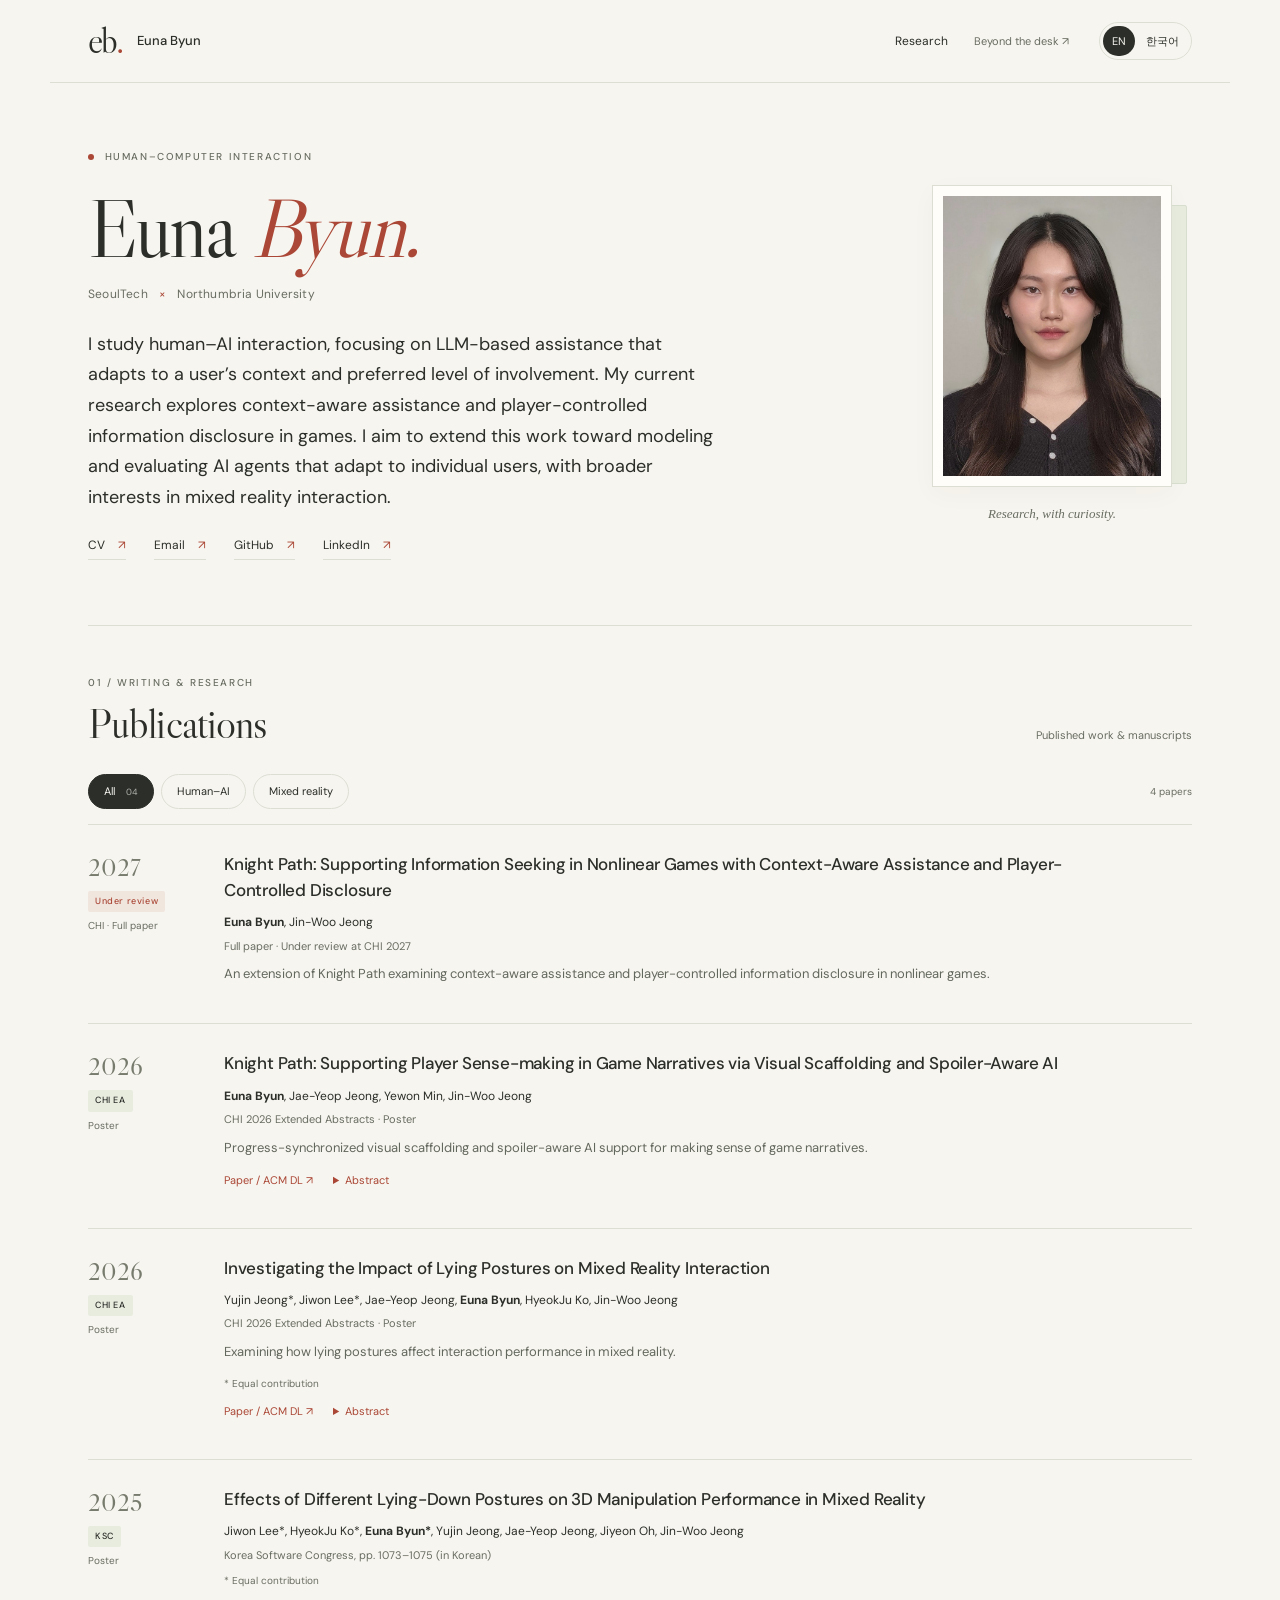
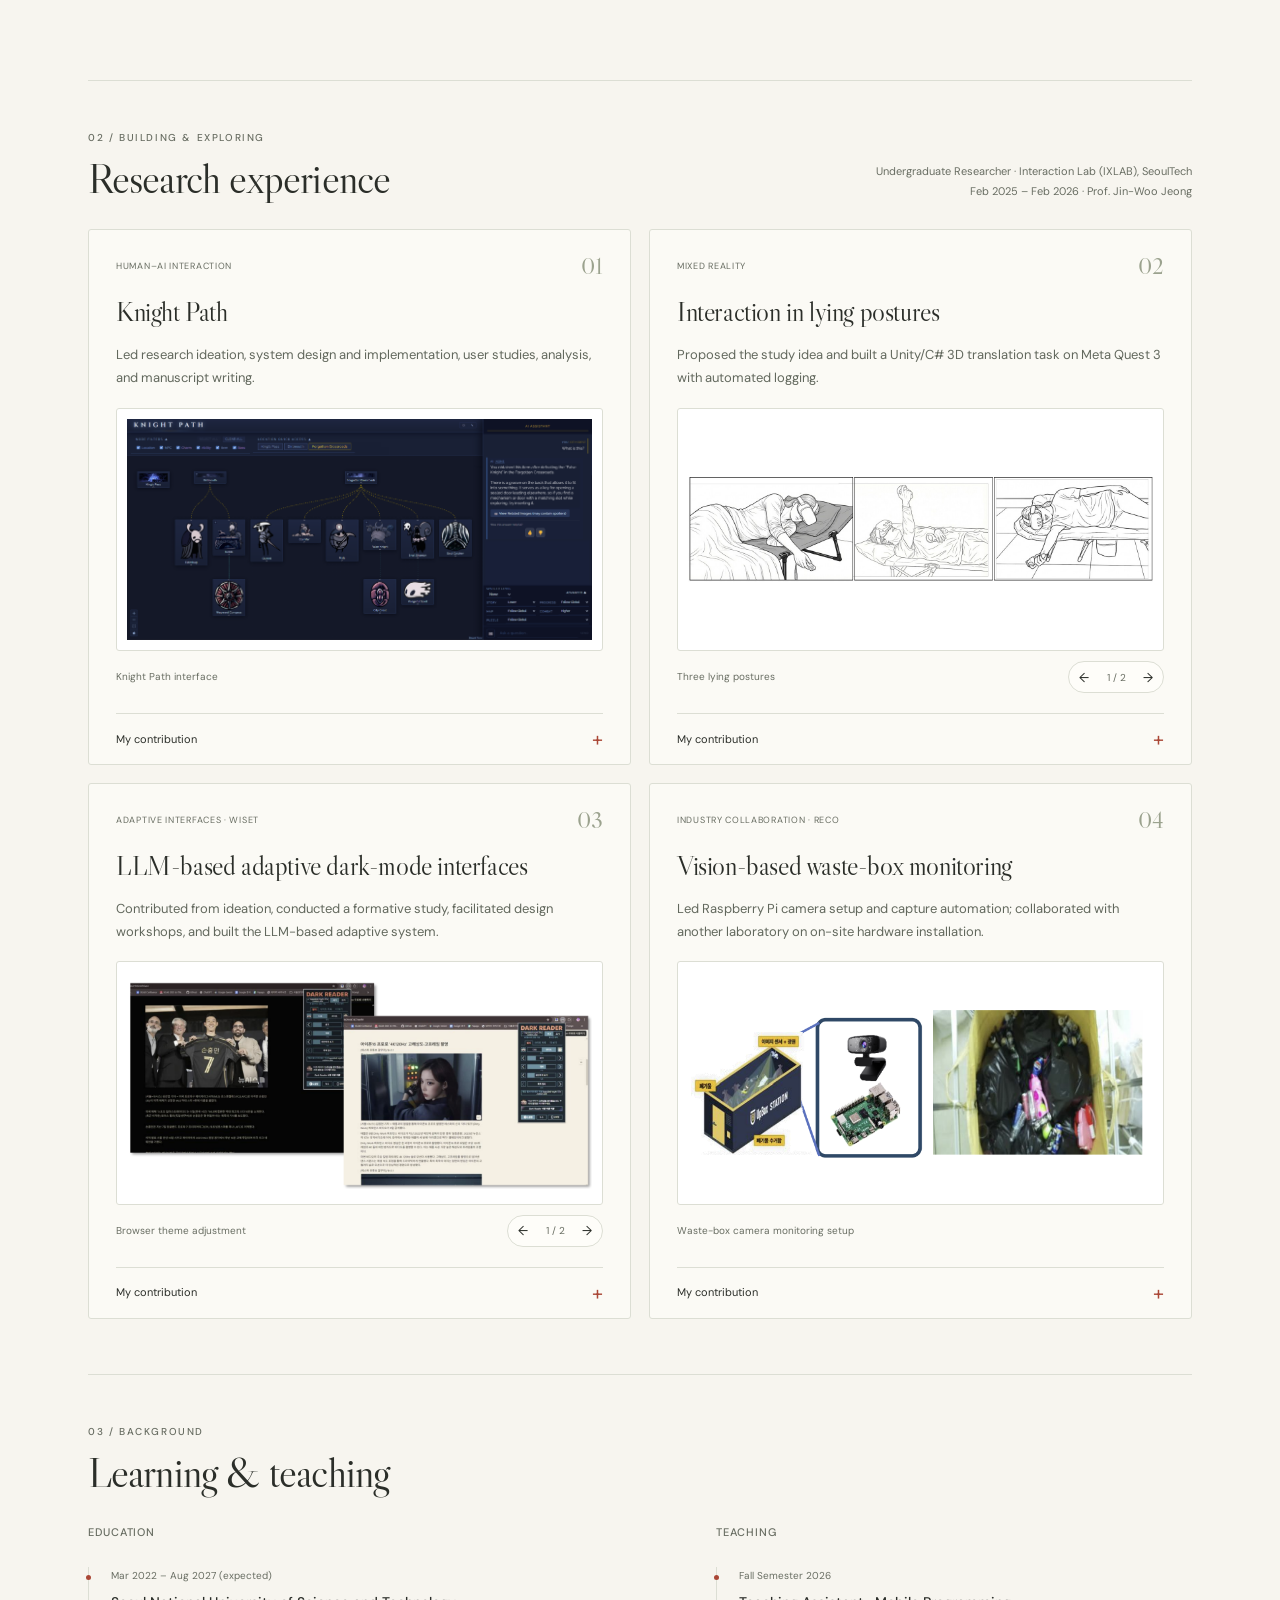
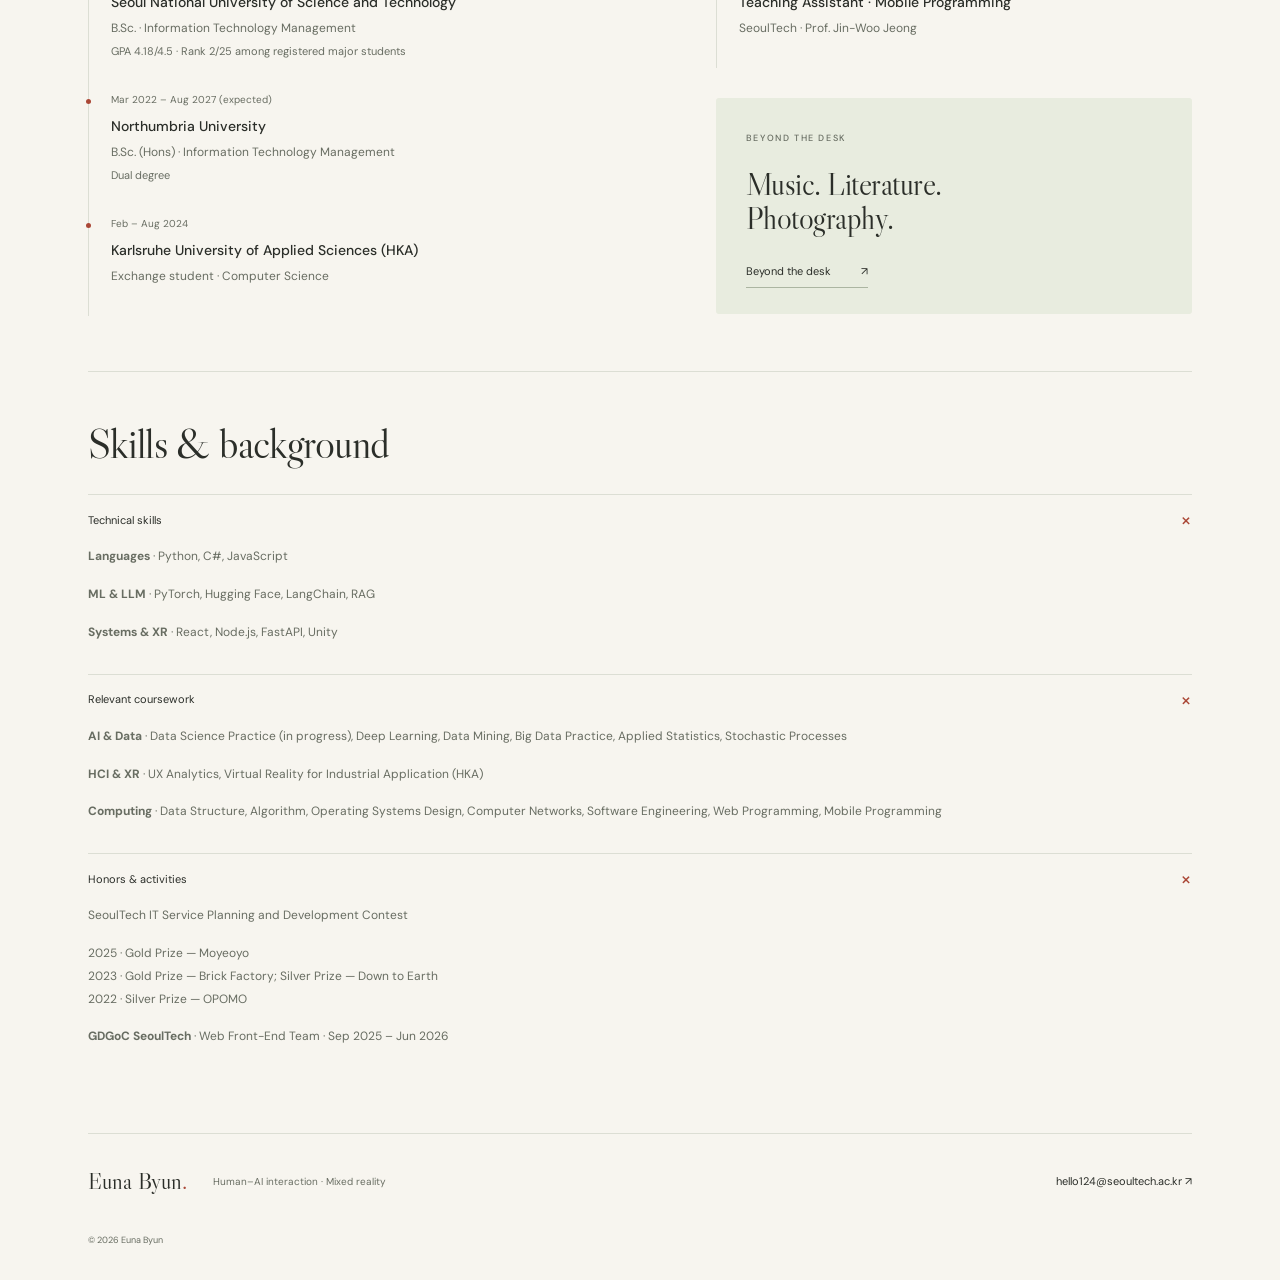
==== commit c5f2547d: "Translate Korean labels, add cursor blot, and remove hero shortcuts Translate remaining Korean-mode " ====
--- a/index.html
+++ b/index.html
@@ -1,3 +1,3 @@
-<!doctype html><html lang="en"><head><meta charset="utf-8"><meta name="viewport" content="width=device-width,initial-scale=1"><title>Euna Byun | Research & Portfolio</title><meta name="description" content="Euna Byun’s research portfolio: human–AI interaction, mixed reality, publications, and interactive systems."><link rel="stylesheet" href="research.css"></head><body><a class="skip" href="#main">Skip to content</a><div class="reading-progress" aria-hidden="true"></div><header><a class="brand" href="index.html"><span class="brand-mark">eb<span>.</span></span><span>Euna Byun</span></a><nav aria-label="Main navigation"><a href="index.html#publications"><span lang="en">Research</span><span lang="ko">연구</span></a><a class="personal-nav" href="personal.html"><span lang="en">Beyond the desk</span><span lang="ko">연구 밖의 나</span> <span class="arrow">↗</span></a></nav><div class="languages" role="group" aria-label="Language"><button data-language="en" aria-pressed="true">EN</button><button data-language="ko" aria-pressed="false">한국어</button></div></header><main id="main"><section class="hero" id="about"><div class="hero-copy"><p class="eyebrow"><span class="tiny-dot"></span> <span lang="en">Human–computer interaction</span><span lang="ko">인간–컴퓨터 상호작용</span></p><h1><span lang="en">Euna <em>Byun.</em></span><span lang="ko">변은아<span class="accent">.</span></span></h1><p class="hero-affiliation">SeoulTech <span>×</span> Northumbria University</p><p class="hero-intro"><span lang="en">I study human–AI interaction, focusing on LLM-based assistance that adapts to a user’s context and preferred level of involvement. My current research explores context-aware assistance and player-controlled information disclosure in games. I aim to extend this work toward modeling and evaluating AI agents that adapt to individual users, with broader interests in mixed reality interaction.</span><span lang="ko">사용자의 맥락과 선호하는 개입 수준에 맞추는 LLM 기반 지원을 중심으로 인간–AI 상호작용을 연구합니다. 현재는 게임에서의 맥락 기반 지원과 플레이어가 통제하는 정보 공개를 탐구하고 있습니다. 이를 개인에게 적응하는 AI 에이전트의 모델링과 평가로 확장하고자 하며, 혼합현실 상호작용에도 관심을 두고 있습니다.</span></p><div class="links"><a href="https://docs.google.com/document/d/10apxZ-0LysYvdw2kMFzKjS67fbBKk2ui86XGeOh1lrc/edit?usp=sharing" target="_blank" rel="noopener" aria-label="CV">CV <span aria-hidden="true">↗</span></a><a href="mailto:hello124@seoultech.ac.kr">Email <span>↗</span></a><a href="https://github.com/TPRPT" target="_blank" rel="noopener">GitHub <span>↗</span></a><a href="https://www.linkedin.com/in/pinia124" target="_blank" rel="noopener">LinkedIn <span>↗</span></a></div><div class="interest-chips" aria-label="Explore research interests"><button data-shortcut="ai">Human–AI interaction <span>↘</span></button><button data-shortcut="xr">Mixed reality <span>↘</span></button><a href="#experience"><span lang="en">Interactive systems</span><span lang="ko">인터랙티브 시스템</span> <span>↘</span></a></div></div><div class="portrait-wrap"><div class="portrait-paper"><img class="portrait" src="portrait.jpg" width="210" height="280" alt="Euna Byun / 변은아"></div><p class="portrait-caption"><span lang="en">Research, with curiosity.</span><span lang="ko">호기심에서 시작하는 연구.</span></p></div></section><section class="publications-section" id="publications"><div class="section-head"><div><p class="eyebrow">01 / <span lang="en">Writing & research</span><span lang="ko">논문</span></p><h2><span lang="en">Publications</span><span lang="ko">출판 논문</span></h2></div><p class="section-aside"><span lang="en">Published work & manuscripts</span><span lang="ko">게재 논문과 심사 중 원고</span></p></div><div class="filter-bar"><div class="filters" role="group" aria-label="Filter publications"><button class="active" data-filter="all" aria-pressed="true"><span lang="en">All</span><span lang="ko">전체</span> <span>04</span></button><button data-filter="ai" aria-pressed="false">Human–AI</button><button data-filter="xr" aria-pressed="false">Mixed reality</button></div><span class="filter-count" aria-live="polite"><span id="pub-count">4</span> <span lang="en">papers</span><span lang="ko">편</span></span></div><div class="publication-list"><article class="publication" data-category="ai" id="knight-path-2027"><div class="publication-meta"><span class="pub-year">2027</span><span class="status reviewing"><span lang="en">Under review</span><span lang="ko">심사 중</span></span><span class="pub-type">CHI · Full paper</span></div><div class="publication-body"><h3>Knight Path: Supporting Information Seeking in Nonlinear Games with Context-Aware Assistance and Player-Controlled Disclosure</h3><p class="authors"><strong>Euna Byun</strong>, Jin-Woo Jeong</p><p class="pub-venue"><span lang="en">Full paper · Under review at CHI 2027</span><span lang="ko">Full Paper · CHI 2027 심사 중</span></p><p class="description"><span lang="en">An extension of Knight Path examining context-aware assistance and player-controlled information disclosure in nonlinear games.</span><span lang="ko">비선형 게임에서 맥락 기반 지원과 플레이어의 정보 공개 통제를 탐구한 Knight Path 후속 연구.</span></p></div></article><article class="publication" data-category="ai" id="knight-path"><div class="publication-meta"><span class="pub-year">2026</span><span class="status">CHI EA</span><span class="pub-type">Poster</span></div><div class="publication-body"><h3><a href="https://doi.org/10.1145/3772363.3798468" rel="noopener" target="_blank">Knight Path: Supporting Player Sense-making in Game Narratives via Visual Scaffolding and Spoiler-Aware AI</a></h3><p class="authors"><strong>Euna Byun</strong>, Jae-Yeop Jeong, Yewon Min, Jin-Woo Jeong</p><p class="pub-venue">CHI 2026 Extended Abstracts · Poster</p><p class="description"><span lang="en">Progress-synchronized visual scaffolding and spoiler-aware AI support for making sense of game narratives.</span><span lang="ko">게임 진행 상황에 연동되는 시각적 구조화와 스포일러를 고려한 AI 지원을 통해 게임 서사 이해를 돕는 시스템.</span></p><a class="paper-link" href="https://doi.org/10.1145/3772363.3798468" rel="noopener" target="_blank"><span lang="en">Paper / ACM DL ↗</span><span lang="ko">논문 / ACM DL ↗</span></a><details class="abstract"><summary><span lang="en">Abstract</span><span lang="ko">초록 (영문 원문)</span></summary><p>Fragmented narrative delivery in games often causes cognitive gaps, while external resources risk spoilers and information overload. We present Knight Path, an adaptive system integrating structural visual scaffolding with on-demand, spoiler-aware AI guidance. The system combines interactive narrative visualization with a tiered AI assistant synchronized with live gameplay. A user study (N = 18) in a non-linear environment showed significant improvements in search efficiency and contextual clarity while preserving narrative immersion. Knight Path effectively addresses the conflict between seeking assistance and sustaining the joy of discovery by empowering players to manage narrative uncertainty.</p></details></div></article><article class="publication" data-category="xr" id="lying-postures"><div class="publication-meta"><span class="pub-year">2026</span><span class="status">CHI EA</span><span class="pub-type">Poster</span></div><div class="publication-body"><h3><a href="https://doi.org/10.1145/3772363.3798467" rel="noopener" target="_blank">Investigating the Impact of Lying Postures on Mixed Reality Interaction</a></h3><p class="authors">Yujin Jeong*, Jiwon Lee*, Jae-Yeop Jeong, <strong>Euna Byun</strong>, HyeokJu Ko, Jin-Woo Jeong</p><p class="pub-venue">CHI 2026 Extended Abstracts · Poster</p><p class="description"><span lang="en">Examining how lying postures affect interaction performance in mixed reality.</span><span lang="ko">누운 자세가 혼합현실 환경의 상호작용 수행에 미치는 영향을 분석한 연구.</span></p><p class="equal"><span lang="en">* Equal contribution</span><span lang="ko">* 공동 제1저자</span></p><a class="paper-link" href="https://doi.org/10.1145/3772363.3798467" rel="noopener" target="_blank"><span lang="en">Paper / ACM DL ↗</span><span lang="ko">논문 / ACM DL ↗</span></a><details class="abstract"><summary><span lang="en">Abstract</span><span lang="ko">초록 (영문 원문)</span></summary><p>As MR head-mounted displays integrate into daily life, users increasingly interact while reclining, yet how lying positions affect interaction performance and task load remains underexplored. We conducted a user study (N=18) evaluating 3D manipulation and pointing tasks across supine, left-lateral, and right-lateral postures. Results reveal significant differences in performance and comfort across lying positions, demonstrating the necessity of posture-adaptive interfaces for consistent usability in recumbent MR interaction.</p></details></div></article><article class="publication" data-category="xr" id="ksc-2025"><div class="publication-meta"><span class="pub-year">2025</span><span class="status">KSC</span><span class="pub-type">Poster</span></div><div class="publication-body"><h3>Effects of Different Lying-Down Postures on 3D Manipulation Performance in Mixed Reality</h3><p class="authors">Jiwon Lee*, HyeokJu Ko*, <strong>Euna Byun*</strong>, Yujin Jeong, Jae-Yeop Jeong, Jiyeon Oh, Jin-Woo Jeong</p><p class="pub-venue"><span lang="en">Korea Software Congress, pp. 1073–1075 (in Korean)</span><span lang="ko">한국소프트웨어종합학술대회, pp. 1073–1075 (국문)</span></p><p class="equal"><span lang="en">* Equal contribution</span><span lang="ko">* 공동 제1저자</span></p></div></article></div></section><section id="experience"><div class="section-head"><div><p class="eyebrow">02 / <span lang="en">Building & exploring</span><span lang="ko">연구 경험</span></p><h2><span lang="en">Research experience</span><span lang="ko">연구 경험</span></h2></div><p class="section-aside"><span lang="en">Undergraduate Researcher</span><span lang="ko">학부 연구생</span> · Interaction Lab (IXLAB), SeoulTech<br>Feb 2025 – Feb 2026 · Prof. Jin-Woo Jeong</p></div><div class="research-grid"><article class="research-card" data-kind="ai"><div class="card-top"><span class="category-label">Human–AI interaction</span><span class="card-number">01</span></div><h3><span lang="en">Knight Path</span><span lang="ko">Knight Path</span></h3><p><span lang="en">Led research ideation, system design and implementation, user studies, analysis, and manuscript writing.</span><span lang="ko">연구 기획, 시스템 설계·구현, 사용자 연구, 분석 및 논문 작성을 주도했습니다.</span></p><div class="research-gallery" role="region" aria-label="Research images / 연구 이미지"><figure class="research-figure"><button type="button" data-photo="assets/research/knight-path.png" data-gallery="ai" aria-label="Enlarge image / 이미지 확대"><img src="assets/research/knight-path.png" width="1919" height="909" loading="lazy" alt="Knight Path interface / Knight Path 인터페이스"></button><figcaption><span lang="en">Knight Path interface</span><span lang="ko">Knight Path 인터페이스</span></figcaption></figure></div><details class="contribution"><summary><span lang="en">My contribution</span><span lang="ko">기여 자세히</span><span class="toggle-sign" aria-hidden="true">+</span></summary><div class="detail-content"><p><span lang="en">Built a Hollow Knight support system combining a progress-synchronized narrative mind map, an LLM assistant using game context and screenshots, hybrid wiki retrieval (bge-m3 + BM25) and Gemini, and player-controlled disclosure settings.</span><span lang="ko">Hollow Knight의 진행 상황에 연동되는 서사 마인드맵, 게임 맥락과 스크린샷을 활용하는 LLM 도우미, 하이브리드 위키 검색(bge-m3 + BM25)과 Gemini, 플레이어가 통제하는 정보 공개 설정을 결합했습니다.</span></p><p><span lang="en">Ran a between-subjects study with 52 novice players and evaluations with 6 experienced players and 4 industry professionals. Continued after February 2026 through the CHI 2027 submission.</span><span lang="ko">초보 플레이어 52명을 대상으로 집단 간 연구를 진행하고 숙련 플레이어 6명 및 업계 전문가 4명의 평가를 수행했습니다. 2026년 2월 이후에도 CHI 2027 제출까지 연구를 이어갔습니다.</span></p></div></details></article><article class="research-card" data-kind="xr"><div class="card-top"><span class="category-label">Mixed reality</span><span class="card-number">02</span></div><h3><span lang="en">Interaction in lying postures</span><span lang="ko">누운 자세에서의 상호작용</span></h3><p><span lang="en">Proposed the study idea and built a Unity/C# 3D translation task on Meta Quest 3 with automated logging.</span><span lang="ko">연구 아이디어를 제안하고 Meta Quest 3에서 자동 로깅을 지원하는 Unity/C# 3D 이동 과제를 구현했습니다.</span></p><div class="research-gallery" role="region" aria-label="Research images / 연구 이미지"><figure class="research-figure"><button type="button" data-photo="assets/research/lying-postures.png" data-gallery="xr" aria-label="Enlarge image / 이미지 확대"><img src="assets/research/lying-postures.png" width="1408" height="320" loading="lazy" alt="Three lying postures / 세 가지 누운 자세"></button><figcaption><span lang="en">Three lying postures</span><span lang="ko">세 가지 누운 자세</span></figcaption></figure><figure class="research-figure" hidden><button type="button" data-photo="assets/research/lying-tasks.png" data-gallery="xr" aria-label="Enlarge image / 이미지 확대"><img src="assets/research/lying-tasks.png" width="1406" height="280" loading="lazy" alt="Rotation, translation and pointing tasks / 회전·이동·포인팅 과제"></button><figcaption><span lang="en">Rotation, translation and pointing tasks</span><span lang="ko">회전·이동·포인팅 과제</span></figcaption></figure><div class="research-gallery-controls"><button type="button" class="research-prev" aria-label="Previous image / 이전 이미지">←</button><span class="research-position" aria-live="polite">1 / 2</span><button type="button" class="research-next" aria-label="Next image / 다음 이미지">→</button></div></div><details class="contribution"><summary><span lang="en">My contribution</span><span lang="ko">기여 자세히</span><span class="toggle-sign" aria-hidden="true">+</span></summary><div class="detail-content"><p><span lang="en">Logged task time, hand and head movement, and task success. Ran a within-subjects study with 24 participants comparing supine, left, and right lying postures across rotation, translation, and pointing tasks.</span><span lang="ko">과제 시간, 손과 머리의 움직임, 과제 성공 여부를 기록했습니다. 참가자 24명을 대상으로 바로 눕기·왼쪽·오른쪽 눕기 자세에서 회전·이동·포인팅 과제를 비교하는 집단 내 연구를 수행했습니다.</span></p><p><span lang="en">Analyzed the data and identified posture-specific compensatory movements as cues for posture-aware MR interfaces.</span><span lang="ko">데이터를 분석하고 자세별 보상 움직임을 자세 인식형 MR 인터페이스를 위한 단서로 도출했습니다.</span></p></div></details></article><article class="research-card" data-kind="ui"><div class="card-top"><span class="category-label">Adaptive interfaces · WISET</span><span class="card-number">03</span></div><h3><span lang="en">LLM-based adaptive dark-mode interfaces</span><span lang="ko">LLM 기반 적응형 다크모드 인터페이스</span></h3><p><span lang="en">Contributed from ideation, conducted a formative study, facilitated design workshops, and built the LLM-based adaptive system.</span><span lang="ko">아이디어 구상부터 참여해 formative study와 디자인 워크숍을 진행하고 LLM 기반 적응형 시스템을 구현했습니다.</span></p><div class="research-gallery" role="region" aria-label="Research images / 연구 이미지"><figure class="research-figure"><button type="button" data-photo="assets/research/wiset-browser.png" data-gallery="ui" aria-label="Enlarge image / 이미지 확대"><img src="assets/research/wiset-browser.png" width="1298" height="594" loading="lazy" alt="Browser theme adjustment / 브라우저 테마 조정"></button><figcaption><span lang="en">Browser theme adjustment</span><span lang="ko">브라우저 테마 조정</span></figcaption></figure><figure class="research-figure" hidden><button type="button" data-photo="assets/research/wiset-lighting.png" data-gallery="ui" aria-label="Enlarge image / 이미지 확대"><img src="assets/research/wiset-lighting.png" width="1102" height="538" loading="lazy" alt="MR browser under bright and dark lighting / 밝고 어두운 조명에서의 MR 브라우저"></button><figcaption><span lang="en">MR browser under bright and dark lighting</span><span lang="ko">밝고 어두운 조명에서의 MR 브라우저</span></figcaption></figure><div class="research-gallery-controls"><button type="button" class="research-prev" aria-label="Previous image / 이전 이미지">←</button><span class="research-position" aria-live="polite">1 / 2</span><button type="button" class="research-next" aria-label="Next image / 다음 이미지">→</button></div></div><details class="contribution"><summary><span lang="en">My contribution</span><span lang="ko">기여 자세히</span><span class="toggle-sign" aria-hidden="true">+</span></summary><div class="detail-content"><p><span lang="en">Conducted a formative study with 18 participants adjusting brightness, contrast, and dark mode in an MR browser under bright and dark lighting, followed by interviews.</span><span lang="ko">참가자 18명이 밝고 어두운 조명에서 MR 브라우저의 밝기·대비·다크모드를 조정하는 formative study와 후속 인터뷰를 진행했습니다.</span></p><p><span lang="en">Facilitated a two-round Figma workshop with 6 participants, using passthrough MR tutorials built from Meta XR SDK samples.</span><span lang="ko">Meta XR SDK 샘플 기반 패스스루 MR 튜토리얼을 활용해 참가자 6명과 두 차례 Figma 디자인 워크숍을 진행했습니다.</span></p><p><span lang="en">Built a JavaScript web extension for color-theme adjustment, a FastAPI backend, and a Unity MR app on Meta Quest 3 with speech and hand input.</span><span lang="ko">색상 테마 조정을 위한 JavaScript 웹 확장, FastAPI 백엔드, 음성·손 입력을 지원하는 Meta Quest 3용 Unity MR 앱을 구현했습니다.</span></p></div></details></article><article class="research-card" data-kind="industry"><div class="card-top"><span class="category-label">Industry collaboration · RECO</span><span class="card-number">04</span></div><h3><span lang="en">Vision-based waste-box monitoring</span><span lang="ko">비전 기반 폐기물 수거함 모니터링</span></h3><p><span lang="en">Led Raspberry Pi camera setup and capture automation; collaborated with another laboratory on on-site hardware installation.</span><span lang="ko">Raspberry Pi 카메라 설치와 촬영 자동화를 주도하고 다른 연구실과 현장 하드웨어 설치에 협업했습니다.</span></p><div class="research-gallery" role="region" aria-label="Research images / 연구 이미지"><figure class="research-figure"><button type="button" data-photo="assets/research/reco.png" data-gallery="industry" aria-label="Enlarge image / 이미지 확대"><img src="assets/research/reco.png" width="788" height="274" loading="lazy" alt="Waste-box camera monitoring setup / 폐기물 수거함 카메라 모니터링 구성"></button><figcaption><span lang="en">Waste-box camera monitoring setup</span><span lang="ko">폐기물 수거함 카메라 모니터링 구성</span></figcaption></figure></div><details class="contribution"><summary><span lang="en">My contribution</span><span lang="ko">기여 자세히</span><span class="toggle-sign" aria-hidden="true">+</span></summary><div class="detail-content"><p><span lang="en">Implemented a Python/OpenCV pipeline for motion detection, event-clip extraction, CSV reports, and diagnostic charts.</span><span lang="ko">움직임 감지, 이벤트 클립 추출, CSV 보고서 및 진단 차트를 위한 Python/OpenCV 파이프라인을 구현했습니다.</span></p></div></details></article></div></section><section class="background-section" id="background"><div class="section-head"><div><p class="eyebrow">03 / <span lang="en">Background</span><span lang="ko">학력과 교육 경험</span></p><h2><span lang="en">Learning & teaching</span><span lang="ko">학력과 교육 경험</span></h2></div></div><div class="background-grid"><div><h3 class="column-label"><span lang="en">Education</span><span lang="ko">학력</span></h3><div class="timeline-item"><span class="date"><span lang="en">Mar 2022 – Aug 2027 (expected)</span><span lang="ko">2022.03 – 2027.08 (졸업 예정)</span></span><h4>Seoul National University of Science and Technology</h4><p>B.Sc. · Information Technology Management</p><p class="small">GPA 4.18/4.5 · <span lang="en">Rank 2/25 among registered major students</span><span lang="ko">석차 2/25 (전공 등록 학생 기준)</span></p></div><div class="timeline-item"><span class="date"><span lang="en">Mar 2022 – Aug 2027 (expected)</span><span lang="ko">2022.03 – 2027.08 (졸업 예정)</span></span><h4>Northumbria University</h4><p>B.Sc. (Hons) · Information Technology Management</p><p class="small"><span lang="en">Dual degree</span><span lang="ko">복수학위</span></p></div><div class="timeline-item"><span class="date">Feb – Aug 2024</span><h4>Karlsruhe University of Applied Sciences (HKA)</h4><p><span lang="en">Exchange student · Computer Science</span><span lang="ko">교환학생 · Computer Science</span></p></div></div><div><h3 class="column-label"><span lang="en">Teaching</span><span lang="ko">교육 경험</span></h3><div class="timeline-item"><span class="date"><span lang="en">Fall Semester 2026</span><span lang="ko">2026학년도 2학기</span></span><h4><span lang="en">Teaching Assistant</span><span lang="ko">조교</span> · Mobile Programming</h4><p>SeoulTech · Prof. Jin-Woo Jeong</p></div><div class="beyond-note"><span class="eyebrow"><span lang="en">Beyond the desk</span><span lang="ko">연구 밖에서는</span></span><h3><span lang="en">Music. Literature.<br>Photography.</span><span lang="ko">음악, 문학,<br>그리고 사진.</span></h3><a class="text-link" href="personal.html"><span lang="en">Beyond the desk</span><span lang="ko">연구 밖의 나</span> <span>↗</span></a></div></div></div></section><section id="additional-background"><div class="section-head"><h2><span lang="en">Skills & background</span><span lang="ko">기술 및 활동</span></h2></div><details class="contribution" open><summary><span lang="en">Technical skills</span><span lang="ko">기술</span><span class="toggle-sign" aria-hidden="true">+</span></summary><div class="detail-content"><p><strong>Languages</strong> · Python, C#, JavaScript</p><p><strong>ML &amp; LLM</strong> · PyTorch, Hugging Face, LangChain, RAG</p><p><strong>Systems &amp; XR</strong> · React, Node.js, FastAPI, Unity</p></div></details><details class="contribution" open><summary><span lang="en">Relevant coursework</span><span lang="ko">주요 수강 과목</span><span class="toggle-sign" aria-hidden="true">+</span></summary><div class="detail-content"><p><strong>AI &amp; Data</strong> · <span lang="en">Data Science Practice (in progress)</span><span lang="ko">Data Science Practice (수강 중)</span>, Deep Learning, Data Mining, Big Data Practice, Applied Statistics, Stochastic Processes</p><p><strong>HCI &amp; XR</strong> · UX Analytics, Virtual Reality for Industrial Application (HKA)</p><p><strong>Computing</strong> · Data Structure, Algorithm, Operating Systems Design, Computer Networks, Software Engineering, Web Programming, Mobile Programming</p></div></details><details class="contribution" open><summary><span lang="en">Honors & activities</span><span lang="ko">수상 및 활동</span><span class="toggle-sign" aria-hidden="true">+</span></summary><div class="detail-content"><p><span lang="en">SeoulTech IT Service Planning and Development Contest</span><span lang="ko">서울과학기술대학교 IT 서비스 기획 및 개발 경진대회</span></p><p>2025 · <span lang="en">Gold Prize — Moyeoyo</span><span lang="ko">금상 — 모여요</span><br>2023 · <span lang="en">Gold Prize — Brick Factory; Silver Prize — Down to Earth</span><span lang="ko">금상 — Brick Factory; 은상 — Down to Earth</span><br>2022 · <span lang="en">Silver Prize — OPOMO</span><span lang="ko">은상 — OPOMO</span></p><p><strong>GDGoC SeoulTech</strong> · <span lang="en">Web Front-End Team · Sep 2025 – Jun 2026</span><span lang="ko">웹 프론트엔드 팀 · 2025.09 – 2026.06</span></p></div></details></section><footer><a class="footer-name" href="index.html">Euna Byun<span>.</span></a><p><span lang="en">Human–AI interaction · Mixed reality</span><span lang="ko">인간–AI 상호작용 · 혼합현실</span></p><a href="mailto:hello124@seoultech.ac.kr">hello124@seoultech.ac.kr ↗</a><span class="copyright">© 2026 Euna Byun</span></footer></main><dialog id="photo-dialog" aria-label="Research images"><button type="button" class="photo-close" aria-label="Close / 닫기">×</button><img alt=""><p class="photo-caption"></p><div class="photo-controls"><button type="button" class="photo-prev" aria-label="Previous / 이전">←</button><span id="photo-position" aria-live="polite"></span><button type="button" class="photo-next" aria-label="Next / 다음">→</button></div></dialog><script src="script.js"></script></body></html>
+<!doctype html><html lang="en"><head><meta charset="utf-8"><meta name="viewport" content="width=device-width,initial-scale=1"><title>Euna Byun | Research & Portfolio</title><meta name="description" content="Euna Byun’s research portfolio: human–AI interaction, mixed reality, publications, and interactive systems."><link rel="stylesheet" href="research.css"></head><body><a class="skip" href="#main"><span lang="en">Skip to content</span><span lang="ko">본문으로 건너뛰기</span></a><div class="reading-progress" aria-hidden="true"></div><header><a class="brand" href="index.html"><span class="brand-mark">eb<span>.</span></span><span>Euna Byun</span></a><nav aria-label="Main navigation"><a href="index.html#publications"><span lang="en">Research</span><span lang="ko">연구</span></a><a class="personal-nav" href="personal.html"><span lang="en">Beyond the desk</span><span lang="ko">연구 밖의 나</span> <span class="arrow">↗</span></a></nav><div class="languages" role="group" aria-label="Language"><button data-language="en" aria-pressed="true">EN</button><button data-language="ko" aria-pressed="false">한국어</button></div></header><main id="main"><section class="hero" id="about"><div class="hero-copy"><p class="eyebrow"><span class="tiny-dot"></span> <span lang="en">Human–computer interaction</span><span lang="ko">인간–컴퓨터 상호작용</span></p><h1><span lang="en">Euna <em>Byun.</em></span><span lang="ko">변은아<span class="accent">.</span></span></h1><p class="hero-affiliation"><span lang="en">SeoulTech</span><span lang="ko">서울과학기술대학교</span> <span>×</span> <span lang="en">Northumbria University</span><span lang="ko">노섬브리아대학교</span></p><p class="hero-intro"><span lang="en">I study human–AI interaction, focusing on LLM-based assistance that adapts to a user’s context and preferred level of involvement. My current research explores context-aware assistance and player-controlled information disclosure in games. I aim to extend this work toward modeling and evaluating AI agents that adapt to individual users, with broader interests in mixed reality interaction.</span><span lang="ko">사용자의 맥락과 선호하는 개입 수준에 맞추는 LLM 기반 지원을 중심으로 인간–AI 상호작용을 연구합니다. 현재는 게임에서의 맥락 기반 지원과 플레이어가 통제하는 정보 공개를 탐구하고 있습니다. 이를 개인에게 적응하는 AI 에이전트의 모델링과 평가로 확장하고자 하며, 혼합현실 상호작용에도 관심을 두고 있습니다.</span></p><div class="links"><a href="https://docs.google.com/document/d/10apxZ-0LysYvdw2kMFzKjS67fbBKk2ui86XGeOh1lrc/edit?usp=sharing" target="_blank" rel="noopener" aria-label="CV">CV <span aria-hidden="true">↗</span></a><a href="mailto:hello124@seoultech.ac.kr"><span lang="en">Email</span><span lang="ko">이메일</span> <span>↗</span></a><a href="https://github.com/TPRPT" target="_blank" rel="noopener">GitHub <span>↗</span></a><a href="https://www.linkedin.com/in/pinia124" target="_blank" rel="noopener">LinkedIn <span>↗</span></a></div></div><div class="portrait-wrap"><div class="portrait-paper"><img class="portrait" src="portrait.jpg" width="210" height="280" alt="Euna Byun / 변은아"></div><p class="portrait-caption"><span lang="en">Research, with curiosity.</span><span lang="ko">호기심에서 시작하는 연구.</span></p></div></section><section class="publications-section" id="publications"><div class="section-head"><div><p class="eyebrow">01 / <span lang="en">Writing & research</span><span lang="ko">논문</span></p><h2><span lang="en">Publications</span><span lang="ko">출판 논문</span></h2></div><p class="section-aside"><span lang="en">Published work & manuscripts</span><span lang="ko">게재 논문과 심사 중 원고</span></p></div><div class="filter-bar"><div class="filters" role="group" aria-label="Filter publications"><button class="active" data-filter="all" aria-pressed="true"><span lang="en">All</span><span lang="ko">전체</span> <span>04</span></button><button data-filter="ai" aria-pressed="false"><span lang="en">Human–AI</span><span lang="ko">인간–AI</span></button><button data-filter="xr" aria-pressed="false"><span lang="en">Mixed reality</span><span lang="ko">혼합현실</span></button></div><span class="filter-count" aria-live="polite"><span id="pub-count">4</span> <span lang="en">papers</span><span lang="ko">편</span></span></div><div class="publication-list"><article class="publication" data-category="ai" id="knight-path-2027"><div class="publication-meta"><span class="pub-year">2027</span><span class="status reviewing"><span lang="en">Under review</span><span lang="ko">심사 중</span></span><span class="pub-type">CHI · Full paper</span></div><div class="publication-body"><h3>Knight Path: Supporting Information Seeking in Nonlinear Games with Context-Aware Assistance and Player-Controlled Disclosure</h3><p class="authors"><strong>Euna Byun</strong>, Jin-Woo Jeong</p><p class="pub-venue"><span lang="en">Full paper · Under review at CHI 2027</span><span lang="ko">Full Paper · CHI 2027 심사 중</span></p><p class="description"><span lang="en">An extension of Knight Path examining context-aware assistance and player-controlled information disclosure in nonlinear games.</span><span lang="ko">비선형 게임에서 맥락 기반 지원과 플레이어의 정보 공개 통제를 탐구한 Knight Path 후속 연구.</span></p></div></article><article class="publication" data-category="ai" id="knight-path"><div class="publication-meta"><span class="pub-year">2026</span><span class="status">CHI EA</span><span class="pub-type">Poster</span></div><div class="publication-body"><h3><a href="https://doi.org/10.1145/3772363.3798468" rel="noopener" target="_blank">Knight Path: Supporting Player Sense-making in Game Narratives via Visual Scaffolding and Spoiler-Aware AI</a></h3><p class="authors"><strong>Euna Byun</strong>, Jae-Yeop Jeong, Yewon Min, Jin-Woo Jeong</p><p class="pub-venue">CHI 2026 Extended Abstracts · Poster</p><p class="description"><span lang="en">Progress-synchronized visual scaffolding and spoiler-aware AI support for making sense of game narratives.</span><span lang="ko">게임 진행 상황에 연동되는 시각적 구조화와 스포일러를 고려한 AI 지원을 통해 게임 서사 이해를 돕는 시스템.</span></p><a class="paper-link" href="https://doi.org/10.1145/3772363.3798468" rel="noopener" target="_blank"><span lang="en">Paper / ACM DL ↗</span><span lang="ko">논문 / ACM DL ↗</span></a><details class="abstract"><summary><span lang="en">Abstract</span><span lang="ko">초록 (영문 원문)</span></summary><p>Fragmented narrative delivery in games often causes cognitive gaps, while external resources risk spoilers and information overload. We present Knight Path, an adaptive system integrating structural visual scaffolding with on-demand, spoiler-aware AI guidance. The system combines interactive narrative visualization with a tiered AI assistant synchronized with live gameplay. A user study (N = 18) in a non-linear environment showed significant improvements in search efficiency and contextual clarity while preserving narrative immersion. Knight Path effectively addresses the conflict between seeking assistance and sustaining the joy of discovery by empowering players to manage narrative uncertainty.</p></details></div></article><article class="publication" data-category="xr" id="lying-postures"><div class="publication-meta"><span class="pub-year">2026</span><span class="status">CHI EA</span><span class="pub-type">Poster</span></div><div class="publication-body"><h3><a href="https://doi.org/10.1145/3772363.3798467" rel="noopener" target="_blank">Investigating the Impact of Lying Postures on Mixed Reality Interaction</a></h3><p class="authors">Yujin Jeong*, Jiwon Lee*, Jae-Yeop Jeong, <strong>Euna Byun</strong>, HyeokJu Ko, Jin-Woo Jeong</p><p class="pub-venue">CHI 2026 Extended Abstracts · Poster</p><p class="description"><span lang="en">Examining how lying postures affect interaction performance in mixed reality.</span><span lang="ko">누운 자세가 혼합현실 환경의 상호작용 수행에 미치는 영향을 분석한 연구.</span></p><p class="equal"><span lang="en">* Equal contribution</span><span lang="ko">* 공동 제1저자</span></p><a class="paper-link" href="https://doi.org/10.1145/3772363.3798467" rel="noopener" target="_blank"><span lang="en">Paper / ACM DL ↗</span><span lang="ko">논문 / ACM DL ↗</span></a><details class="abstract"><summary><span lang="en">Abstract</span><span lang="ko">초록 (영문 원문)</span></summary><p>As MR head-mounted displays integrate into daily life, users increasingly interact while reclining, yet how lying positions affect interaction performance and task load remains underexplored. We conducted a user study (N=18) evaluating 3D manipulation and pointing tasks across supine, left-lateral, and right-lateral postures. Results reveal significant differences in performance and comfort across lying positions, demonstrating the necessity of posture-adaptive interfaces for consistent usability in recumbent MR interaction.</p></details></div></article><article class="publication" data-category="xr" id="ksc-2025"><div class="publication-meta"><span class="pub-year">2025</span><span class="status">KSC</span><span class="pub-type">Poster</span></div><div class="publication-body"><h3>Effects of Different Lying-Down Postures on 3D Manipulation Performance in Mixed Reality</h3><p class="authors">Jiwon Lee*, HyeokJu Ko*, <strong>Euna Byun*</strong>, Yujin Jeong, Jae-Yeop Jeong, Jiyeon Oh, Jin-Woo Jeong</p><p class="pub-venue"><span lang="en">Korea Software Congress, pp. 1073–1075 (in Korean)</span><span lang="ko">한국소프트웨어종합학술대회, pp. 1073–1075 (국문)</span></p><p class="equal"><span lang="en">* Equal contribution</span><span lang="ko">* 공동 제1저자</span></p></div></article></div></section><section id="experience"><div class="section-head"><div><p class="eyebrow">02 / <span lang="en">Building & exploring</span><span lang="ko">연구 경험</span></p><h2><span lang="en">Research experience</span><span lang="ko">연구 경험</span></h2></div><p class="section-aside"><span lang="en">Undergraduate Researcher · Interaction Lab (IXLAB), SeoulTech</span><span lang="ko">학부 연구생 · 서울과학기술대학교 Interaction Lab (IXLAB)</span><br><span lang="en">Feb 2025 – Feb 2026</span><span lang="ko">2025.02 – 2026.02</span> · <span lang="en">Prof. Jin-Woo Jeong</span><span lang="ko">정진우 교수</span></p></div><div class="research-grid"><article class="research-card" data-kind="ai"><div class="card-top"><span class="category-label"><span lang="en">Human–AI interaction</span><span lang="ko">인간–AI 상호작용</span></span><span class="card-number">01</span></div><h3><span lang="en">Knight Path</span><span lang="ko">Knight Path</span></h3><p><span lang="en">Led research ideation, system design and implementation, user studies, analysis, and manuscript writing.</span><span lang="ko">연구 기획, 시스템 설계·구현, 사용자 연구, 분석 및 논문 작성을 주도했습니다.</span></p><div class="research-gallery" role="region" aria-label="Research images / 연구 이미지"><figure class="research-figure"><button type="button" data-photo="assets/research/knight-path.png" data-gallery="ai" aria-label="Enlarge image / 이미지 확대"><img src="assets/research/knight-path.png" width="1919" height="909" loading="lazy" alt="Knight Path interface / Knight Path 인터페이스"></button><figcaption><span lang="en">Knight Path interface</span><span lang="ko">Knight Path 인터페이스</span></figcaption></figure></div><details class="contribution"><summary><span lang="en">My contribution</span><span lang="ko">기여 자세히</span><span class="toggle-sign" aria-hidden="true">+</span></summary><div class="detail-content"><p><span lang="en">Built a Hollow Knight support system combining a progress-synchronized narrative mind map, an LLM assistant using game context and screenshots, hybrid wiki retrieval (bge-m3 + BM25) and Gemini, and player-controlled disclosure settings.</span><span lang="ko">Hollow Knight의 진행 상황에 연동되는 서사 마인드맵, 게임 맥락과 스크린샷을 활용하는 LLM 도우미, 하이브리드 위키 검색(bge-m3 + BM25)과 Gemini, 플레이어가 통제하는 정보 공개 설정을 결합했습니다.</span></p><p><span lang="en">Ran a between-subjects study with 52 novice players and evaluations with 6 experienced players and 4 industry professionals. Continued after February 2026 through the CHI 2027 submission.</span><span lang="ko">초보 플레이어 52명을 대상으로 집단 간 연구를 진행하고 숙련 플레이어 6명 및 업계 전문가 4명의 평가를 수행했습니다. 2026년 2월 이후에도 CHI 2027 제출까지 연구를 이어갔습니다.</span></p></div></details></article><article class="research-card" data-kind="xr"><div class="card-top"><span class="category-label"><span lang="en">Mixed reality</span><span lang="ko">혼합현실</span></span><span class="card-number">02</span></div><h3><span lang="en">Interaction in lying postures</span><span lang="ko">누운 자세에서의 상호작용</span></h3><p><span lang="en">Proposed the study idea and built a Unity/C# 3D translation task on Meta Quest 3 with automated logging.</span><span lang="ko">연구 아이디어를 제안하고 Meta Quest 3에서 자동 로깅을 지원하는 Unity/C# 3D 이동 과제를 구현했습니다.</span></p><div class="research-gallery" role="region" aria-label="Research images / 연구 이미지"><figure class="research-figure"><button type="button" data-photo="assets/research/lying-postures.png" data-gallery="xr" aria-label="Enlarge image / 이미지 확대"><img src="assets/research/lying-postures.png" width="1408" height="320" loading="lazy" alt="Three lying postures / 세 가지 누운 자세"></button><figcaption><span lang="en">Three lying postures</span><span lang="ko">세 가지 누운 자세</span></figcaption></figure><figure class="research-figure" hidden><button type="button" data-photo="assets/research/lying-tasks.png" data-gallery="xr" aria-label="Enlarge image / 이미지 확대"><img src="assets/research/lying-tasks.png" width="1406" height="280" loading="lazy" alt="Rotation, translation and pointing tasks / 회전·이동·포인팅 과제"></button><figcaption><span lang="en">Rotation, translation and pointing tasks</span><span lang="ko">회전·이동·포인팅 과제</span></figcaption></figure><div class="research-gallery-controls"><button type="button" class="research-prev" aria-label="Previous image / 이전 이미지">←</button><span class="research-position" aria-live="polite">1 / 2</span><button type="button" class="research-next" aria-label="Next image / 다음 이미지">→</button></div></div><details class="contribution"><summary><span lang="en">My contribution</span><span lang="ko">기여 자세히</span><span class="toggle-sign" aria-hidden="true">+</span></summary><div class="detail-content"><p><span lang="en">Logged task time, hand and head movement, and task success. Ran a within-subjects study with 24 participants comparing supine, left, and right lying postures across rotation, translation, and pointing tasks.</span><span lang="ko">과제 시간, 손과 머리의 움직임, 과제 성공 여부를 기록했습니다. 참가자 24명을 대상으로 바로 눕기·왼쪽·오른쪽 눕기 자세에서 회전·이동·포인팅 과제를 비교하는 집단 내 연구를 수행했습니다.</span></p><p><span lang="en">Analyzed the data and identified posture-specific compensatory movements as cues for posture-aware MR interfaces.</span><span lang="ko">데이터를 분석하고 자세별 보상 움직임을 자세 인식형 MR 인터페이스를 위한 단서로 도출했습니다.</span></p></div></details></article><article class="research-card" data-kind="ui"><div class="card-top"><span class="category-label"><span lang="en">Adaptive interfaces</span><span lang="ko">적응형 인터페이스</span> · WISET</span><span class="card-number">03</span></div><h3><span lang="en">LLM-based adaptive dark-mode interfaces</span><span lang="ko">LLM 기반 적응형 다크모드 인터페이스</span></h3><p><span lang="en">Contributed from ideation, conducted a formative study, facilitated design workshops, and built the LLM-based adaptive system.</span><span lang="ko">아이디어 구상부터 참여해 formative study와 디자인 워크숍을 진행하고 LLM 기반 적응형 시스템을 구현했습니다.</span></p><div class="research-gallery" role="region" aria-label="Research images / 연구 이미지"><figure class="research-figure"><button type="button" data-photo="assets/research/wiset-browser.png" data-gallery="ui" aria-label="Enlarge image / 이미지 확대"><img src="assets/research/wiset-browser.png" width="1298" height="594" loading="lazy" alt="Browser theme adjustment / 브라우저 테마 조정"></button><figcaption><span lang="en">Browser theme adjustment</span><span lang="ko">브라우저 테마 조정</span></figcaption></figure><figure class="research-figure" hidden><button type="button" data-photo="assets/research/wiset-lighting.png" data-gallery="ui" aria-label="Enlarge image / 이미지 확대"><img src="assets/research/wiset-lighting.png" width="1102" height="538" loading="lazy" alt="MR browser under bright and dark lighting / 밝고 어두운 조명에서의 MR 브라우저"></button><figcaption><span lang="en">MR browser under bright and dark lighting</span><span lang="ko">밝고 어두운 조명에서의 MR 브라우저</span></figcaption></figure><div class="research-gallery-controls"><button type="button" class="research-prev" aria-label="Previous image / 이전 이미지">←</button><span class="research-position" aria-live="polite">1 / 2</span><button type="button" class="research-next" aria-label="Next image / 다음 이미지">→</button></div></div><details class="contribution"><summary><span lang="en">My contribution</span><span lang="ko">기여 자세히</span><span class="toggle-sign" aria-hidden="true">+</span></summary><div class="detail-content"><p><span lang="en">Conducted a formative study with 18 participants adjusting brightness, contrast, and dark mode in an MR browser under bright and dark lighting, followed by interviews.</span><span lang="ko">참가자 18명이 밝고 어두운 조명에서 MR 브라우저의 밝기·대비·다크모드를 조정하는 formative study와 후속 인터뷰를 진행했습니다.</span></p><p><span lang="en">Facilitated a two-round Figma workshop with 6 participants, using passthrough MR tutorials built from Meta XR SDK samples.</span><span lang="ko">Meta XR SDK 샘플 기반 패스스루 MR 튜토리얼을 활용해 참가자 6명과 두 차례 Figma 디자인 워크숍을 진행했습니다.</span></p><p><span lang="en">Built a JavaScript web extension for color-theme adjustment, a FastAPI backend, and a Unity MR app on Meta Quest 3 with speech and hand input.</span><span lang="ko">색상 테마 조정을 위한 JavaScript 웹 확장, FastAPI 백엔드, 음성·손 입력을 지원하는 Meta Quest 3용 Unity MR 앱을 구현했습니다.</span></p></div></details></article><article class="research-card" data-kind="industry"><div class="card-top"><span class="category-label"><span lang="en">Industry collaboration</span><span lang="ko">산학 협력</span> · RECO</span><span class="card-number">04</span></div><h3><span lang="en">Vision-based waste-box monitoring</span><span lang="ko">비전 기반 폐기물 수거함 모니터링</span></h3><p><span lang="en">Led Raspberry Pi camera setup and capture automation; collaborated with another laboratory on on-site hardware installation.</span><span lang="ko">Raspberry Pi 카메라 설치와 촬영 자동화를 주도하고 다른 연구실과 현장 하드웨어 설치에 협업했습니다.</span></p><div class="research-gallery" role="region" aria-label="Research images / 연구 이미지"><figure class="research-figure"><button type="button" data-photo="assets/research/reco.png" data-gallery="industry" aria-label="Enlarge image / 이미지 확대"><img src="assets/research/reco.png" width="788" height="274" loading="lazy" alt="Waste-box camera monitoring setup / 폐기물 수거함 카메라 모니터링 구성"></button><figcaption><span lang="en">Waste-box camera monitoring setup</span><span lang="ko">폐기물 수거함 카메라 모니터링 구성</span></figcaption></figure></div><details class="contribution"><summary><span lang="en">My contribution</span><span lang="ko">기여 자세히</span><span class="toggle-sign" aria-hidden="true">+</span></summary><div class="detail-content"><p><span lang="en">Implemented a Python/OpenCV pipeline for motion detection, event-clip extraction, CSV reports, and diagnostic charts.</span><span lang="ko">움직임 감지, 이벤트 클립 추출, CSV 보고서 및 진단 차트를 위한 Python/OpenCV 파이프라인을 구현했습니다.</span></p></div></details></article></div></section><section class="background-section" id="background"><div class="section-head"><div><p class="eyebrow">03 / <span lang="en">Background</span><span lang="ko">학력과 교육 경험</span></p><h2><span lang="en">Learning & teaching</span><span lang="ko">학력과 교육 경험</span></h2></div></div><div class="background-grid"><div><h3 class="column-label"><span lang="en">Education</span><span lang="ko">학력</span></h3><div class="timeline-item"><span class="date"><span lang="en">Mar 2022 – Aug 2027 (expected)</span><span lang="ko">2022.03 – 2027.08 (졸업 예정)</span></span><h4><span lang="en">Seoul National University of Science and Technology</span><span lang="ko">서울과학기술대학교</span></h4><p>B.Sc. · Information Technology Management</p><p class="small">GPA 4.18/4.5 · <span lang="en">Rank 2/25 among registered major students</span><span lang="ko">석차 2/25 (전공 등록 학생 기준)</span></p></div><div class="timeline-item"><span class="date"><span lang="en">Mar 2022 – Aug 2027 (expected)</span><span lang="ko">2022.03 – 2027.08 (졸업 예정)</span></span><h4><span lang="en">Northumbria University</span><span lang="ko">노섬브리아대학교</span></h4><p>B.Sc. (Hons) · Information Technology Management</p><p class="small"><span lang="en">Dual degree</span><span lang="ko">복수학위</span></p></div><div class="timeline-item"><span class="date"><span lang="en">Feb – Aug 2024</span><span lang="ko">2024.02 – 2024.08</span></span><h4><span lang="en">Karlsruhe University of Applied Sciences (HKA)</span><span lang="ko">카를스루에 응용과학대학교 (HKA)</span></h4><p><span lang="en">Exchange student · Computer Science</span><span lang="ko">교환학생 · Computer Science</span></p></div></div><div><h3 class="column-label"><span lang="en">Teaching</span><span lang="ko">교육 경험</span></h3><div class="timeline-item"><span class="date"><span lang="en">Fall Semester 2026</span><span lang="ko">2026학년도 2학기</span></span><h4><span lang="en">Teaching Assistant</span><span lang="ko">조교</span> · Mobile Programming</h4><p><span lang="en">SeoulTech</span><span lang="ko">서울과학기술대학교</span> · <span lang="en">Prof. Jin-Woo Jeong</span><span lang="ko">정진우 교수</span></p></div><div class="beyond-note"><span class="eyebrow"><span lang="en">Beyond the desk</span><span lang="ko">연구 밖에서는</span></span><h3><span lang="en">Music. Literature.<br>Photography.</span><span lang="ko">음악, 문학,<br>그리고 사진.</span></h3><a class="text-link" href="personal.html"><span lang="en">Beyond the desk</span><span lang="ko">연구 밖의 나</span> <span>↗</span></a></div></div></div></section><section id="additional-background"><div class="section-head"><h2><span lang="en">Skills & background</span><span lang="ko">기술 및 활동</span></h2></div><details class="contribution" open><summary><span lang="en">Technical skills</span><span lang="ko">기술</span><span class="toggle-sign" aria-hidden="true">+</span></summary><div class="detail-content"><p><strong><span lang="en">Languages</span><span lang="ko">언어</span></strong> · Python, C#, JavaScript</p><p><strong>ML &amp; LLM</strong> · PyTorch, Hugging Face, LangChain, RAG</p><p><strong>Systems &amp; XR</strong> · React, Node.js, FastAPI, Unity</p></div></details><details class="contribution" open><summary><span lang="en">Relevant coursework</span><span lang="ko">주요 수강 과목</span><span class="toggle-sign" aria-hidden="true">+</span></summary><div class="detail-content"><p><strong>AI &amp; Data</strong> · <span lang="en">Data Science Practice (in progress)</span><span lang="ko">Data Science Practice (수강 중)</span>, Deep Learning, Data Mining, Big Data Practice, Applied Statistics, Stochastic Processes</p><p><strong>HCI &amp; XR</strong> · UX Analytics, Virtual Reality for Industrial Application (HKA)</p><p><strong>Computing</strong> · Data Structure, Algorithm, Operating Systems Design, Computer Networks, Software Engineering, Web Programming, Mobile Programming</p></div></details><details class="contribution" open><summary><span lang="en">Honors & activities</span><span lang="ko">수상 및 활동</span><span class="toggle-sign" aria-hidden="true">+</span></summary><div class="detail-content"><p><span lang="en">SeoulTech IT Service Planning and Development Contest</span><span lang="ko">서울과학기술대학교 IT 서비스 기획 및 개발 경진대회</span></p><p>2025 · <span lang="en">Gold Prize — Moyeoyo</span><span lang="ko">금상 — 모여요</span><br>2023 · <span lang="en">Gold Prize — Brick Factory; Silver Prize — Down to Earth</span><span lang="ko">금상 — Brick Factory; 은상 — Down to Earth</span><br>2022 · <span lang="en">Silver Prize — OPOMO</span><span lang="ko">은상 — OPOMO</span></p><p><strong>GDGoC SeoulTech</strong> · <span lang="en">Web Front-End Team · Sep 2025 – Jun 2026</span><span lang="ko">웹 프론트엔드 팀 · 2025.09 – 2026.06</span></p></div></details></section><footer><a class="footer-name" href="index.html">Euna Byun<span>.</span></a><p><span lang="en">Human–AI interaction · Mixed reality</span><span lang="ko">인간–AI 상호작용 · 혼합현실</span></p><a href="mailto:hello124@seoultech.ac.kr">hello124@seoultech.ac.kr ↗</a><span class="copyright">© 2026 Euna Byun</span></footer></main><dialog id="photo-dialog" aria-label="Research images"><button type="button" class="photo-close" aria-label="Close / 닫기">×</button><img alt=""><p class="photo-caption"></p><div class="photo-controls"><button type="button" class="photo-prev" aria-label="Previous / 이전">←</button><span id="photo-position" aria-live="polite"></span><button type="button" class="photo-next" aria-label="Next / 다음">→</button></div></dialog><script src="script.js"></script></body></html>
 
 
--- a/research.css
+++ b/research.css
@@ -1,5 +1,5 @@
 @import url('https://fonts.googleapis.com/css2?family=DM+Sans:wght@400;500;600;700&family=Libre+Caslon+Display&display=swap');
-:root{--paper:#f7f5ef;--ink:#2b2e29;--muted:#686d62;--red:#aa4736;--line:#dcded4;--green:#e8ecdf;--serif:'Libre Caslon Display',Georgia,serif;--sans:'DM Sans','Noto Sans KR',-apple-system,BlinkMacSystemFont,'Segoe UI',sans-serif}*{box-sizing:border-box}html{scroll-behavior:smooth;scroll-padding-top:100px}body{margin:0;background:var(--paper);color:var(--ink);font:15px/1.7 var(--sans)}html[lang=en] [lang=ko],html[lang=ko] [lang=en]{display:none}[hidden]{display:none!important}button{font:inherit;cursor:pointer;color:inherit}a{color:inherit;text-decoration:none}a,button,summary{-webkit-tap-highlight-color:transparent}a:focus-visible,button:focus-visible,summary:focus-visible{outline:2px solid var(--red);outline-offset:5px}p{margin:0 0 15px}h1,h2,h3,h4{margin-top:0}em{font-weight:400}.skip{position:fixed;top:-60px;z-index:1000;background:var(--paper);padding:12px}.skip:focus{top:4px}.reading-progress{position:fixed;top:0;left:0;z-index:120;height:3px;width:100%;background:var(--red);transform:scaleX(0);transform-origin:left;pointer-events:none}header{max-width:1180px;margin:auto;padding:0 38px;height:83px;position:sticky;top:0;z-index:100;background:rgba(247,245,239,.95);backdrop-filter:blur(12px);border-bottom:1px solid var(--line);display:flex;align-items:center;gap:30px}.brand{display:flex;gap:15px;align-items:center;font-size:13px;font-weight:500;white-space:nowrap}.brand-mark{font:36px/.8 var(--serif);letter-spacing:-2px}.brand-mark span{color:var(--red)}nav{margin-left:auto;display:flex;align-items:center;gap:26px;font-size:12px}nav a{position:relative}nav a:after{content:'';height:1px;background:var(--red);position:absolute;left:0;right:0;bottom:-5px;transform:scaleX(0);transform-origin:left;transition:transform .2s}nav a:hover:after{transform:scaleX(1)}.personal-nav{color:var(--muted);font-size:11px}.arrow{display:inline-block;transition:transform .2s}.personal-nav:hover .arrow{transform:translate(2px,-2px)}.languages{display:flex;border:1px solid var(--line);border-radius:40px;padding:3px;gap:2px}.languages button{border:0;background:transparent;border-radius:30px;font-size:11px;padding:6px 9px;min-height:30px;transition:background .2s,color .2s}.languages button[aria-pressed=true]{background:var(--ink);color:var(--paper)}main{max-width:1180px;margin:auto;padding:0 38px}.hero{display:grid;grid-template-columns:minmax(0,1fr) 250px;gap:90px;align-items:center;padding:65px 20px 65px 0;min-height:485px}.eyebrow{font-size:10px;font-weight:500;letter-spacing:1.6px;text-transform:uppercase;margin:0 0 19px;color:var(--muted)}.tiny-dot{display:inline-block;width:6px;height:6px;background:var(--red);border-radius:50%;margin-right:6px;vertical-align:middle}.hero h1{font:clamp(58px,6.5vw,84px)/1.05 var(--serif);letter-spacing:-2.8px;margin:0 0 13px}.hero h1 em,.accent{color:var(--red)}html[lang=ko] .hero h1{font-size:66px;font-family:var(--sans);font-weight:500}.hero-affiliation{font-size:12px;color:var(--muted);margin-bottom:24px;letter-spacing:.2px}.hero-affiliation>span{color:var(--red);padding:0 8px}.hero-intro{font-size:18px;line-height:1.7;max-width:625px;margin-bottom:23px}.hero-intro em{font-style:normal;background:linear-gradient(transparent 63%,#e1e7d8 63%)}.links{display:flex;gap:28px;font-size:12px}.links a{border-bottom:1px solid var(--line);padding-bottom:3px;transition:border-color .2s}.links a:hover{border-color:var(--red)}.links a span{color:var(--red);margin-left:10px}.interest-chips{display:flex;gap:8px;flex-wrap:wrap;margin-top:26px}.interest-chips button,.interest-chips a{padding:5px 11px;border:1px solid var(--line);border-radius:30px;background:transparent;font-size:10px;transition:background .2s,border-color .2s}.interest-chips button:hover,.interest-chips a:hover{background:var(--green);border-color:#bbc6b2}.interest-chips span{margin-left:9px;color:var(--red)}.portrait-wrap{position:relative;justify-self:end;width:240px}.portrait-wrap:before{content:'';position:absolute;inset:20px -15px 38px 22px;background:var(--green);border:1px solid #d8dfcf;transform:none;border-radius:2px}.portrait-paper{position:relative;border:1px solid var(--line);padding:10px;background:#fefdf9;transform:none;transition:transform .45s,box-shadow .45s;box-shadow:0 7px 24px #30352208}.portrait-wrap:hover .portrait-paper{transform:none;box-shadow:0 14px 30px #3035220d}.portrait{display:block;width:100%;height:280px;object-fit:cover;object-position:50% 30%;filter:saturate(.85)}.portrait-caption{position:relative;text-align:center;font:italic 13px Georgia,serif;color:var(--muted);margin:19px 0 0}section:not(.hero){border-top:1px solid var(--line);padding:48px 0 55px}.section-head{display:flex;align-items:end;justify-content:space-between;gap:25px;margin-bottom:28px}.section-head .eyebrow{margin-bottom:9px}.section-head h2{font:42px/1.1 var(--serif);letter-spacing:-.9px;margin:0}.section-aside{font-size:11px;text-align:right;color:var(--muted);margin:0;line-height:1.8}.filter-bar{display:flex;justify-content:space-between;align-items:center;margin-bottom:15px;gap:20px}.filters{display:flex;gap:7px}.filters button{border:1px solid var(--line);background:transparent;font-size:11px;padding:7px 15px;border-radius:30px;transition:background .2s,color .2s,border-color .2s}.filters button:hover{border-color:var(--ink)}.filters button.active{background:var(--ink);color:var(--paper);border-color:var(--ink)}.filters button span{font-size:9px;margin-left:8px;opacity:.65}.filter-count{font-size:10px;color:var(--muted)}.publication{display:grid;grid-template-columns:112px minmax(0,1fr);gap:24px;border-top:1px solid var(--line);padding:26px 16px 26px 0;position:relative;transition:background .2s,transform .2s}.publication:hover{background:#eeefe65c;transform:translateX(3px)}.publication-meta{display:flex;align-items:start;flex-direction:column;gap:5px;padding-top:2px}.pub-year{font:25px/1.2 var(--serif);color:#767b6e;margin-bottom:3px}.status{font-size:9px;letter-spacing:.6px;font-weight:500;padding:3px 7px;background:var(--green);border-radius:2px}.status.reviewing{color:var(--red);background:#f0e6de}.pub-type{font-size:10px;color:var(--muted)}.publication h3{font-size:17px;line-height:1.55;font-weight:500;letter-spacing:-.2px;margin:0 0 9px;max-width:850px}.publication h3 a:hover{color:var(--red)}.authors{font-size:12px;line-height:1.7;margin:0 0 4px}.authors strong{font-weight:700}.pub-venue{font-size:11px;color:var(--muted);margin:0 0 8px}.description{font-size:13px;color:#63685e;margin-bottom:12px;max-width:850px}.equal{font-size:10px;color:var(--muted);margin-bottom:10px}.paper-link,.interface-link,.abstract summary{font-size:11px;color:var(--red)}.paper-link:hover{text-decoration:underline;text-underline-offset:4px}.interface-link{background:transparent;border:0;padding:0;margin-left:20px}.interface-link:hover{text-decoration:underline;text-underline-offset:4px}.abstract{display:block;margin:14px 0}.abstract summary{cursor:pointer}.abstract[open]{display:block;margin:14px 0}.abstract p{font-size:13px;color:#5e6359;line-height:1.85;max-width:850px;border-left:2px solid #cbd3c1;padding-left:20px;margin:14px 0 0;animation:unfold .25s ease}.research-grid{display:grid;grid-template-columns:1fr 1fr;gap:18px}.research-card{border:1px solid var(--line);border-radius:3px;background:#fbfaf5;padding:25px 27px 0;position:relative;transition:border-color .25s,transform .25s,box-shadow .25s;overflow:hidden}.research-card:hover{border-color:#b9c1ac;transform:translateY(-3px);box-shadow:0 8px 20px #30352206}.research-card:before{content:'';position:absolute;top:0;left:0;height:2px;width:100%;background:var(--red);transform:scaleX(0);transform-origin:left;transition:transform .35s}.research-card:hover:before{transform:scaleX(1)}.research-card[data-kind=xr]:before{background:#73856a}.research-card[data-kind=ui]:before{background:#877b98}.research-card[data-kind=industry]:before{background:#9d885e}.card-top{display:flex;align-items:center;justify-content:space-between;margin-bottom:18px;gap:15px}.category-label{font-size:9px;text-transform:uppercase;letter-spacing:.7px;color:var(--muted)}.card-number{font:23px/1 var(--serif);color:#9ba28e}.research-card h3{font:27px/1.2 var(--serif);letter-spacing:-.4px;margin:0 0 14px}.research-card>p{font-size:13px;line-height:1.8;color:#62685d;min-height:70px;margin-bottom:18px}.contribution{border-top:1px solid var(--line);padding:15px 0}.contribution summary{list-style:none;display:flex;justify-content:space-between;align-items:center;font-size:11px;cursor:pointer}.contribution summary::-webkit-details-marker{display:none}.toggle-sign{font-size:20px;font-weight:400;line-height:1;color:var(--red);transition:transform .2s}.contribution[open] .toggle-sign{transform:rotate(45deg)}.detail-content{animation:unfold .25s ease;padding-top:15px}.detail-content p{font-size:12px;line-height:1.9;color:var(--muted)}.detail-content a{font-size:11px;color:var(--red)}.background-grid{display:grid;grid-template-columns:1.15fr 1fr;gap:80px}.column-label{font-size:11px;letter-spacing:.9px;text-transform:uppercase;font-weight:500;margin:0 0 25px;color:var(--muted)}.timeline-item{padding:0 0 26px 22px;border-left:1px solid var(--line);position:relative}.timeline-item:before{content:'';position:absolute;width:5px;height:5px;border-radius:50%;background:var(--red);top:8px;left:-3px}.timeline-item .date{font-size:10px;color:var(--muted);display:block;margin-bottom:8px}.timeline-item h4{font-size:14px;font-weight:500;margin:0 0 5px;line-height:1.5}.timeline-item p{font-size:12px;color:var(--muted);margin-bottom:4px}.timeline-item .small{font-size:11px}.beyond-note{margin-top:30px;padding:26px 30px;background:var(--green);border-radius:3px}.beyond-note .eyebrow{font-size:9px}.beyond-note h3{font:31px/1.12 var(--serif);margin:17px 0 22px;letter-spacing:-.5px}.text-link{font-size:11px;display:inline-flex;align-items:center;gap:30px;border-bottom:1px solid #abb5a1;padding-bottom:6px}.text-link:hover{color:var(--red);border-color:var(--red)}footer{padding:33px 0 32px;border-top:1px solid var(--line);display:flex;align-items:center;gap:26px;flex-wrap:wrap}.footer-name{font:23px var(--serif)}.footer-name span{color:var(--red)}footer p{font-size:10px;color:var(--muted);margin:0}footer>a:not(.footer-name){font-size:11px;margin-left:auto}.copyright{flex-basis:100%;font-size:9px;color:var(--muted);margin-top:12px}dialog{max-width:1100px;width:90vw;border:1px solid var(--line);border-radius:6px;padding:22px;background:var(--paper);box-shadow:0 30px 100px #0004}dialog::backdrop{background:#252b25ae;backdrop-filter:blur(5px)}dialog img{display:block;width:100%;height:auto;max-height:70vh;object-fit:contain}dialog p{font-size:11px;color:var(--muted);margin:14px 0 0}.dialog-head{display:flex;justify-content:space-between;align-items:center;gap:20px;margin-bottom:18px}.dialog-head h2{font:24px var(--serif);margin:0}.dialog-close{font-size:26px;background:transparent;border:1px solid var(--line);width:38px;height:38px;border-radius:50%;line-height:1}.dialog-close:hover{background:var(--green)}body.modal-open{overflow:hidden}.personal-page{max-width:850px;padding-top:44px}.back-link{display:inline-block;font-size:11px;color:var(--red);margin-bottom:45px}.personal-page>h1{font:64px/1.05 var(--serif);letter-spacing:-1.7px;margin-bottom:18px}.personal-intro{font-size:17px;color:var(--muted);max-width:600px;margin-bottom:45px}.personal-page section.interest{display:grid;grid-template-columns:64px 1fr;gap:20px;padding:30px 0}.interest-number{font:27px var(--serif);color:#9ba28e}.interest h2{font:34px/1.1 var(--serif);margin:0 0 14px}.interest p{font-size:14px;line-height:1.9;color:var(--muted);margin:0}.personal-page .other-work{padding:35px 0 45px}.other-work h2{font:31px var(--serif);margin-bottom:22px}.project-links a{display:flex;justify-content:space-between;gap:20px;padding:15px 0;border-bottom:1px solid var(--line);font-size:13px;transition:color .2s,transform .2s}.project-links a:hover{color:var(--red);transform:translateX(3px)}.project-links span{font-size:10px;color:var(--muted);white-space:nowrap}.projects-page{padding-top:40px;min-height:75vh}.projects-page h1{font:50px var(--serif)}.repo-row{padding:22px 0;border-top:1px solid var(--line);display:flex;align-items:center;justify-content:space-between;gap:20px}.repo-row h2{font:25px var(--serif);margin:0}.repo-row a{font-size:12px;color:var(--red)}@keyframes unfold{from{opacity:0;transform:translateY(-5px)}to{opacity:1;transform:translateY(0)}}@media(max-width:1000px){.hero{gap:50px;grid-template-columns:minmax(0,1fr) 210px}.portrait-wrap{width:210px}.portrait{height:260px}.hero-intro{font-size:16px}.hero h1{font-size:68px}.interest-chips{gap:6px}.interest-chips button,.interest-chips a{font-size:9px}.background-grid{gap:40px}.research-card{padding:23px 22px 0}}@media(max-width:720px){header{height:72px;padding:0 22px;gap:14px}.brand{gap:9px}.brand>span:last-child{display:none}.brand-mark{font-size:32px}nav{gap:18px;font-size:11px}.personal-nav{font-size:10px}.languages button{font-size:10px;padding:5px 8px}.languages{flex-shrink:0}main{padding:0 22px}.hero{grid-template-columns:minmax(0,1fr) 120px;gap:25px;padding:42px 0;min-height:0}.hero-copy{display:contents}.hero .eyebrow,.hero h1,.hero-affiliation{grid-column:1;margin:0}.hero .eyebrow{font-size:8px;letter-spacing:.8px;align-self:end}.hero h1{font-size:52px;letter-spacing:-1.8px}.hero-affiliation{font-size:10px;line-height:1.7}.hero-affiliation>span{padding:0 3px}.portrait-wrap{grid-column:2;grid-row:1/4;width:110px;align-self:center}.portrait-paper{padding:5px}.portrait{height:145px}.portrait-wrap:before{inset:12px -7px 5px 12px}.portrait-caption{display:none}.hero-intro,.hero .links,.interest-chips{grid-column:1/-1;margin:0}.hero-intro{font-size:16px;padding-top:6px}.hero .links{margin-top:-4px}.interest-chips{gap:7px}.interest-chips button,.interest-chips a{font-size:9px;padding:6px 9px}html[lang=ko] .hero h1{font-size:43px}.section-head h2{font-size:35px}.section-head .eyebrow{font-size:9px}.section-head{align-items:start;flex-wrap:wrap;gap:12px}.section-aside{text-align:left;font-size:10px}section:not(.hero){padding:35px 0 40px}.filters{gap:5px}.filters button{font-size:10px;padding:6px 11px}.filter-count{font-size:9px}.publication{grid-template-columns:1fr;gap:12px;padding:22px 0}.publication-meta{flex-direction:row;align-items:center;gap:10px;padding:0}.pub-year{font-size:20px;margin:0}.pub-type{font-size:10px}.publication h3{font-size:16px}.authors{font-size:12px}.description{font-size:13px}.interface-link{margin-left:14px}.abstract[open]{margin-left:0}.research-grid,.background-grid{grid-template-columns:1fr;gap:15px}.research-card h3{font-size:28px}.research-card>p{min-height:0}.background-grid{gap:24px}.beyond-note{margin-top:18px}.timeline-item{padding-bottom:23px}.links{gap:23px}.personal-page{padding-top:30px}.personal-page>h1{font-size:49px}.personal-intro{font-size:15px}.personal-page section.interest{grid-template-columns:32px 1fr;gap:15px}.interest h2{font-size:30px}.interest-number{font-size:22px}.project-links a{font-size:12px}.personal-page footer{display:flex}footer{gap:14px}footer p{font-size:9px}footer>a:not(.footer-name){margin-left:0;font-size:11px;flex-basis:100%}.copyright{margin-top:0}dialog{padding:14px;width:95vw}.dialog-head h2{font-size:19px}.dialog-close{width:32px;height:32px;font-size:22px}}@media(max-width:380px){header{padding:0 15px;gap:9px}nav{gap:13px}main{padding:0 18px}.hero{grid-template-columns:1fr 90px;gap:20px}.portrait-wrap{width:90px}.portrait{height:120px}.hero h1{font-size:45px}.hero .eyebrow{font-size:7px}.hero-affiliation{font-size:9px}.interest-chips{gap:5px}.interest-chips span{margin-left:4px}.filters button{padding:6px 9px}.filter-count{display:none}}@media(prefers-reduced-motion:reduce){html{scroll-behavior:auto}*,*:before,*:after{animation:none!important;transition:none!important}}
+:root{--paper:#f7f5ef;--ink:#2b2e29;--muted:#686d62;--red:#aa4736;--line:#dcded4;--green:#e8ecdf;--serif:'Libre Caslon Display',Georgia,serif;--sans:'DM Sans','Noto Sans KR',-apple-system,BlinkMacSystemFont,'Segoe UI',sans-serif}*{box-sizing:border-box}html{scroll-behavior:smooth;scroll-padding-top:100px}body{margin:0;background:var(--paper);color:var(--ink);font:15px/1.7 var(--sans)}html[lang=en] [lang=ko],html[lang=ko] [lang=en]{display:none}[hidden]{display:none!important}button{font:inherit;cursor:pointer;color:inherit}a{color:inherit;text-decoration:none}a,button,summary{-webkit-tap-highlight-color:transparent}a:focus-visible,button:focus-visible,summary:focus-visible{outline:2px solid var(--red);outline-offset:5px}p{margin:0 0 15px}h1,h2,h3,h4{margin-top:0}em{font-weight:400}.skip{position:fixed;top:-60px;z-index:1000;background:var(--paper);padding:12px}.skip:focus{top:4px}.reading-progress{position:fixed;top:0;left:0;z-index:120;height:3px;width:100%;background:var(--red);transform:scaleX(0);transform-origin:left;pointer-events:none}header{max-width:1180px;margin:auto;padding:0 38px;height:83px;position:sticky;top:0;z-index:100;background:rgba(247,245,239,.95);backdrop-filter:blur(12px);border-bottom:1px solid var(--line);display:flex;align-items:center;gap:30px}.brand{display:flex;gap:15px;align-items:center;font-size:13px;font-weight:500;white-space:nowrap}.brand-mark{font:36px/.8 var(--serif);letter-spacing:-2px}.brand-mark span{color:var(--red)}nav{margin-left:auto;display:flex;align-items:center;gap:26px;font-size:12px}nav a{position:relative}nav a:after{content:'';height:1px;background:var(--red);position:absolute;left:0;right:0;bottom:-5px;transform:scaleX(0);transform-origin:left;transition:transform .2s}nav a:hover:after{transform:scaleX(1)}.personal-nav{color:var(--muted);font-size:11px}.arrow{display:inline-block;transition:transform .2s}.personal-nav:hover .arrow{transform:translate(2px,-2px)}.languages{display:flex;border:1px solid var(--line);border-radius:40px;padding:3px;gap:2px}.languages button{border:0;background:transparent;border-radius:30px;font-size:11px;padding:6px 9px;min-height:30px;transition:background .2s,color .2s}.languages button[aria-pressed=true]{background:var(--ink);color:var(--paper)}main{max-width:1180px;margin:auto;padding:0 38px}.hero{display:grid;grid-template-columns:minmax(0,1fr) 250px;gap:90px;align-items:center;padding:65px 20px 65px 0;min-height:485px}.eyebrow{font-size:10px;font-weight:500;letter-spacing:1.6px;text-transform:uppercase;margin:0 0 19px;color:var(--muted)}.tiny-dot{display:inline-block;width:6px;height:6px;background:var(--red);border-radius:50%;margin-right:6px;vertical-align:middle}.hero h1{font:clamp(58px,6.5vw,84px)/1.05 var(--serif);letter-spacing:-2.8px;margin:0 0 13px}.hero h1 em,.accent{color:var(--red)}html[lang=ko] .hero h1{font-size:66px;font-family:var(--sans);font-weight:500}.hero-affiliation{font-size:12px;color:var(--muted);margin-bottom:24px;letter-spacing:.2px}.hero-affiliation>span{color:var(--red);padding:0 8px}.hero-intro{font-size:18px;line-height:1.7;max-width:625px;margin-bottom:23px}.hero-intro em{font-style:normal;background:linear-gradient(transparent 63%,#e1e7d8 63%)}.links{display:flex;gap:28px;font-size:12px}.links a{border-bottom:1px solid var(--line);padding-bottom:3px;transition:border-color .2s}.links a:hover{border-color:var(--red)}.links a span{color:var(--red);margin-left:10px}.portrait-wrap{position:relative;justify-self:end;width:240px}.portrait-wrap:before{content:'';position:absolute;inset:20px -15px 38px 22px;background:var(--green);border:1px solid #d8dfcf;transform:none;border-radius:2px}.portrait-paper{position:relative;border:1px solid var(--line);padding:10px;background:#fefdf9;transform:none;transition:transform .45s,box-shadow .45s;box-shadow:0 7px 24px #30352208}.portrait-wrap:hover .portrait-paper{transform:none;box-shadow:0 14px 30px #3035220d}.portrait{display:block;width:100%;height:280px;object-fit:cover;object-position:50% 30%;filter:saturate(.85)}.portrait-caption{position:relative;text-align:center;font:italic 13px Georgia,serif;color:var(--muted);margin:19px 0 0}section:not(.hero){border-top:1px solid var(--line);padding:48px 0 55px}.section-head{display:flex;align-items:end;justify-content:space-between;gap:25px;margin-bottom:28px}.section-head .eyebrow{margin-bottom:9px}.section-head h2{font:42px/1.1 var(--serif);letter-spacing:-.9px;margin:0}.section-aside{font-size:11px;text-align:right;color:var(--muted);margin:0;line-height:1.8}.filter-bar{display:flex;justify-content:space-between;align-items:center;margin-bottom:15px;gap:20px}.filters{display:flex;gap:7px}.filters button{border:1px solid var(--line);background:transparent;font-size:11px;padding:7px 15px;border-radius:30px;transition:background .2s,color .2s,border-color .2s}.filters button:hover{border-color:var(--ink)}.filters button.active{background:var(--ink);color:var(--paper);border-color:var(--ink)}.filters button span{font-size:9px;margin-left:8px;opacity:.65}.filter-count{font-size:10px;color:var(--muted)}.publication{display:grid;grid-template-columns:112px minmax(0,1fr);gap:24px;border-top:1px solid var(--line);padding:26px 16px 26px 0;position:relative;transition:background .2s,transform .2s}.publication:hover{background:#eeefe65c;transform:translateX(3px)}.publication-meta{display:flex;align-items:start;flex-direction:column;gap:5px;padding-top:2px}.pub-year{font:25px/1.2 var(--serif);color:#767b6e;margin-bottom:3px}.status{font-size:9px;letter-spacing:.6px;font-weight:500;padding:3px 7px;background:var(--green);border-radius:2px}.status.reviewing{color:var(--red);background:#f0e6de}.pub-type{font-size:10px;color:var(--muted)}.publication h3{font-size:17px;line-height:1.55;font-weight:500;letter-spacing:-.2px;margin:0 0 9px;max-width:850px}.publication h3 a:hover{color:var(--red)}.authors{font-size:12px;line-height:1.7;margin:0 0 4px}.authors strong{font-weight:700}.pub-venue{font-size:11px;color:var(--muted);margin:0 0 8px}.description{font-size:13px;color:#63685e;margin-bottom:12px;max-width:850px}.equal{font-size:10px;color:var(--muted);margin-bottom:10px}.paper-link,.interface-link,.abstract summary{font-size:11px;color:var(--red)}.paper-link:hover{text-decoration:underline;text-underline-offset:4px}.interface-link{background:transparent;border:0;padding:0;margin-left:20px}.interface-link:hover{text-decoration:underline;text-underline-offset:4px}.abstract{display:block;margin:14px 0}.abstract summary{cursor:pointer}.abstract[open]{display:block;margin:14px 0}.abstract p{font-size:13px;color:#5e6359;line-height:1.85;max-width:850px;border-left:2px solid #cbd3c1;padding-left:20px;margin:14px 0 0;animation:unfold .25s ease}.research-grid{display:grid;grid-template-columns:1fr 1fr;gap:18px}.research-card{border:1px solid var(--line);border-radius:3px;background:#fbfaf5;padding:25px 27px 0;position:relative;transition:border-color .25s,transform .25s,box-shadow .25s;overflow:hidden}.research-card:hover{border-color:#b9c1ac;transform:translateY(-3px);box-shadow:0 8px 20px #30352206}.research-card:before{content:'';position:absolute;top:0;left:0;height:2px;width:100%;background:var(--red);transform:scaleX(0);transform-origin:left;transition:transform .35s}.research-card:hover:before{transform:scaleX(1)}.research-card[data-kind=xr]:before{background:#73856a}.research-card[data-kind=ui]:before{background:#877b98}.research-card[data-kind=industry]:before{background:#9d885e}.card-top{display:flex;align-items:center;justify-content:space-between;margin-bottom:18px;gap:15px}.category-label{font-size:9px;text-transform:uppercase;letter-spacing:.7px;color:var(--muted)}.card-number{font:23px/1 var(--serif);color:#9ba28e}.research-card h3{font:27px/1.2 var(--serif);letter-spacing:-.4px;margin:0 0 14px}.research-card>p{font-size:13px;line-height:1.8;color:#62685d;min-height:70px;margin-bottom:18px}.contribution{border-top:1px solid var(--line);padding:15px 0}.contribution summary{list-style:none;display:flex;justify-content:space-between;align-items:center;font-size:11px;cursor:pointer}.contribution summary::-webkit-details-marker{display:none}.toggle-sign{font-size:20px;font-weight:400;line-height:1;color:var(--red);transition:transform .2s}.contribution[open] .toggle-sign{transform:rotate(45deg)}.detail-content{animation:unfold .25s ease;padding-top:15px}.detail-content p{font-size:12px;line-height:1.9;color:var(--muted)}.detail-content a{font-size:11px;color:var(--red)}.background-grid{display:grid;grid-template-columns:1.15fr 1fr;gap:80px}.column-label{font-size:11px;letter-spacing:.9px;text-transform:uppercase;font-weight:500;margin:0 0 25px;color:var(--muted)}.timeline-item{padding:0 0 26px 22px;border-left:1px solid var(--line);position:relative}.timeline-item:before{content:'';position:absolute;width:5px;height:5px;border-radius:50%;background:var(--red);top:8px;left:-3px}.timeline-item .date{font-size:10px;color:var(--muted);display:block;margin-bottom:8px}.timeline-item h4{font-size:14px;font-weight:500;margin:0 0 5px;line-height:1.5}.timeline-item p{font-size:12px;color:var(--muted);margin-bottom:4px}.timeline-item .small{font-size:11px}.beyond-note{margin-top:30px;padding:26px 30px;background:var(--green);border-radius:3px}.beyond-note .eyebrow{font-size:9px}.beyond-note h3{font:31px/1.12 var(--serif);margin:17px 0 22px;letter-spacing:-.5px}.text-link{font-size:11px;display:inline-flex;align-items:center;gap:30px;border-bottom:1px solid #abb5a1;padding-bottom:6px}.text-link:hover{color:var(--red);border-color:var(--red)}footer{padding:33px 0 32px;border-top:1px solid var(--line);display:flex;align-items:center;gap:26px;flex-wrap:wrap}.footer-name{font:23px var(--serif)}.footer-name span{color:var(--red)}footer p{font-size:10px;color:var(--muted);margin:0}footer>a:not(.footer-name){font-size:11px;margin-left:auto}.copyright{flex-basis:100%;font-size:9px;color:var(--muted);margin-top:12px}dialog{max-width:1100px;width:90vw;border:1px solid var(--line);border-radius:6px;padding:22px;background:var(--paper);box-shadow:0 30px 100px #0004}dialog::backdrop{background:#252b25ae;backdrop-filter:blur(5px)}dialog img{display:block;width:100%;height:auto;max-height:70vh;object-fit:contain}dialog p{font-size:11px;color:var(--muted);margin:14px 0 0}.dialog-head{display:flex;justify-content:space-between;align-items:center;gap:20px;margin-bottom:18px}.dialog-head h2{font:24px var(--serif);margin:0}.dialog-close{font-size:26px;background:transparent;border:1px solid var(--line);width:38px;height:38px;border-radius:50%;line-height:1}.dialog-close:hover{background:var(--green)}body.modal-open{overflow:hidden}.personal-page{max-width:850px;padding-top:44px}.back-link{display:inline-block;font-size:11px;color:var(--red);margin-bottom:45px}.personal-page>h1{font:64px/1.05 var(--serif);letter-spacing:-1.7px;margin-bottom:18px}.personal-intro{font-size:17px;color:var(--muted);max-width:600px;margin-bottom:45px}.personal-page section.interest{display:grid;grid-template-columns:64px 1fr;gap:20px;padding:30px 0}.interest-number{font:27px var(--serif);color:#9ba28e}.interest h2{font:34px/1.1 var(--serif);margin:0 0 14px}.interest p{font-size:14px;line-height:1.9;color:var(--muted);margin:0}.personal-page .other-work{padding:35px 0 45px}.other-work h2{font:31px var(--serif);margin-bottom:22px}.project-links a{display:flex;justify-content:space-between;gap:20px;padding:15px 0;border-bottom:1px solid var(--line);font-size:13px;transition:color .2s,transform .2s}.project-links a:hover{color:var(--red);transform:translateX(3px)}.project-links span{font-size:10px;color:var(--muted);white-space:nowrap}.projects-page{padding-top:40px;min-height:75vh}.projects-page h1{font:50px var(--serif)}.repo-row{padding:22px 0;border-top:1px solid var(--line);display:flex;align-items:center;justify-content:space-between;gap:20px}.repo-row h2{font:25px var(--serif);margin:0}.repo-row a{font-size:12px;color:var(--red)}@keyframes unfold{from{opacity:0;transform:translateY(-5px)}to{opacity:1;transform:translateY(0)}}@media(max-width:1000px){.hero{gap:50px;grid-template-columns:minmax(0,1fr) 210px}.portrait-wrap{width:210px}.portrait{height:260px}.hero-intro{font-size:16px}.hero h1{font-size:68px}.background-grid{gap:40px}.research-card{padding:23px 22px 0}}@media(max-width:720px){header{height:72px;padding:0 22px;gap:14px}.brand{gap:9px}.brand>span:last-child{display:none}.brand-mark{font-size:32px}nav{gap:18px;font-size:11px}.personal-nav{font-size:10px}.languages button{font-size:10px;padding:5px 8px}.languages{flex-shrink:0}main{padding:0 22px}.hero{grid-template-columns:minmax(0,1fr) 120px;gap:25px;padding:42px 0;min-height:0}.hero-copy{display:contents}.hero .eyebrow,.hero h1,.hero-affiliation{grid-column:1;margin:0}.hero .eyebrow{font-size:8px;letter-spacing:.8px;align-self:end}.hero h1{font-size:52px;letter-spacing:-1.8px}.hero-affiliation{font-size:10px;line-height:1.7}.hero-affiliation>span{padding:0 3px}.portrait-wrap{grid-column:2;grid-row:1/4;width:110px;align-self:center}.portrait-paper{padding:5px}.portrait{height:145px}.portrait-wrap:before{inset:12px -7px 5px 12px}.portrait-caption{display:none}.hero-intro,.hero .links{grid-column:1/-1;margin:0}.hero-intro{font-size:16px;padding-top:6px}.hero .links{margin-top:-4px}html[lang=ko] .hero h1{font-size:43px}.section-head h2{font-size:35px}.section-head .eyebrow{font-size:9px}.section-head{align-items:start;flex-wrap:wrap;gap:12px}.section-aside{text-align:left;font-size:10px}section:not(.hero){padding:35px 0 40px}.filters{gap:5px}.filters button{font-size:10px;padding:6px 11px}.filter-count{font-size:9px}.publication{grid-template-columns:1fr;gap:12px;padding:22px 0}.publication-meta{flex-direction:row;align-items:center;gap:10px;padding:0}.pub-year{font-size:20px;margin:0}.pub-type{font-size:10px}.publication h3{font-size:16px}.authors{font-size:12px}.description{font-size:13px}.interface-link{margin-left:14px}.abstract[open]{margin-left:0}.research-grid,.background-grid{grid-template-columns:1fr;gap:15px}.research-card h3{font-size:28px}.research-card>p{min-height:0}.background-grid{gap:24px}.beyond-note{margin-top:18px}.timeline-item{padding-bottom:23px}.links{gap:23px}.personal-page{padding-top:30px}.personal-page>h1{font-size:49px}.personal-intro{font-size:15px}.personal-page section.interest{grid-template-columns:32px 1fr;gap:15px}.interest h2{font-size:30px}.interest-number{font-size:22px}.project-links a{font-size:12px}.personal-page footer{display:flex}footer{gap:14px}footer p{font-size:9px}footer>a:not(.footer-name){margin-left:0;font-size:11px;flex-basis:100%}.copyright{margin-top:0}dialog{padding:14px;width:95vw}.dialog-head h2{font-size:19px}.dialog-close{width:32px;height:32px;font-size:22px}}@media(max-width:380px){header{padding:0 15px;gap:9px}nav{gap:13px}main{padding:0 18px}.hero{grid-template-columns:1fr 90px;gap:20px}.portrait-wrap{width:90px}.portrait{height:120px}.hero h1{font-size:45px}.hero .eyebrow{font-size:7px}.hero-affiliation{font-size:9px}.filters button{padding:6px 9px}.filter-count{display:none}}@media(prefers-reduced-motion:reduce){html{scroll-behavior:auto}*,*:before,*:after{animation:none!important;transition:none!important}}
 
 .interest-jumps{display:flex;gap:12px;flex-wrap:wrap;margin:28px 0 48px}.interest-jumps a{border:1px solid var(--line);border-radius:30px;padding:8px 14px;font-size:13px}.interest-jumps a:hover{background:#e8ecdf}.interest-date{color:#aa4736;font-size:13px;letter-spacing:.05em}.interest-links{display:flex;gap:24px;flex-wrap:wrap;margin-top:24px}.interest-link{display:inline-block;border-bottom:1px solid #c9c9bc;padding-bottom:4px;font-size:14px}.countries{display:grid;grid-template-columns:repeat(3,1fr);gap:12px;list-style:none;padding:16px 0}.countries li{display:flex;align-items:center;gap:10px;font-size:14px}.flag{font-size:27px}.next-stop{border-top:1px dashed #c9c9bc;padding-top:16px;color:#73796a}.game-list{display:grid;grid-template-columns:1fr 1fr;gap:20px;margin-top:24px}.game-list article{padding:22px;background:#eeefe6;border-radius:4px}.game-list h3{margin:0;font-size:19px}.writing-list{list-style:none;padding:0}.writing-list li{display:grid;grid-template-columns:64px 1fr;gap:14px;padding:16px 0;border-bottom:1px solid #dcddd4}.writing-list time{color:#aa4736}.writing-list .interest-link{margin-top:10px}.interest{scroll-margin-top:110px}@media(max-width:560px){.countries{grid-template-columns:repeat(2,1fr)}.game-list{grid-template-columns:1fr}.interest-jumps{gap:8px}.interest-jumps a{padding:7px 11px}}
 
@@ -9,10 +9,21 @@
 .gallery-disclosure{margin:0 0 40px;border-top:1px solid var(--line);border-bottom:1px solid var(--line)}.gallery-disclosure>summary{padding:18px 0;display:flex;justify-content:space-between;cursor:pointer;font-size:13px;list-style:none}.gallery-disclosure>summary::-webkit-details-marker{display:none}.gallery-disclosure[open] .toggle-sign{transform:rotate(45deg)}.gallery-disclosure .film-gallery{padding:10px 0 24px}.countries img.flag{display:block;width:36px;height:24px;object-fit:contain}.next-flag{display:inline-block;vertical-align:middle;margin-right:7px;object-fit:contain}
 
 .research-grid{align-items:start}
+.photo-interest .gallery-disclosure{margin:20px 0 0;border-bottom:0}
+.photo-interest .gallery-disclosure>summary{padding-bottom:0}
+.photo-interest .gallery-disclosure .film-gallery{padding:16px 0 0}
+#photography .interest-portrait{align-self:start}
 
 
 /* Keep the disclosure control fixed in the layout in both states. */
-.abstract p{animation:none}
+.abstract p{animation:none;clear:both}
+/* The paper link and the abstract toggle share a line; the abstract opens below both. */
+.publication-body .paper-link{float:left;margin-right:20px}
+.abstract,.abstract[open]{margin:0 0 12px}
+/* Language wrappers inside labels keep the label's text style, not its accent span style. */
+.hero-affiliation>span[lang]{padding:0;color:inherit}
+.links a span[lang]{margin:0;color:inherit}
+.filters button span[lang]{margin:0;font-size:inherit;opacity:1}
 .research-figure{margin:0 0 20px}.research-figure a{display:block;background:#f0f0e9;border:1px solid var(--line);border-radius:3px;overflow:hidden}.research-figure img{display:block;width:100%;height:200px;object-fit:contain}.research-figure figcaption{margin-top:8px;font-size:10px;line-height:1.6;color:var(--muted)}.research-figure a:focus-visible{outline:2px solid var(--red);outline-offset:4px}@media(max-width:720px){.research-figure img{height:auto;max-height:280px;object-fit:contain}}
 
 
@@ -48,3 +59,8 @@
 @keyframes slide-in{from{opacity:0}to{opacity:1}}
 @media(max-width:720px){.research-gallery .research-figure figcaption{min-height:38px}.research-gallery:has(.research-gallery-controls) figcaption{padding-right:124px}.research-gallery-controls button,#photo-dialog .photo-controls button{width:32px;height:32px}}
 
+
+/* Cursor blot: sage ink multiplied under the pointer, with a slowly shifting outline. */
+.cursor-blot{position:fixed;left:-13px;top:-13px;z-index:110;width:26px;height:26px;background:#cbd8b6;border-radius:58% 42% 54% 46%/46% 57% 43% 54%;mix-blend-mode:multiply;pointer-events:none;opacity:0;transition:opacity .25s;animation:blot-shift 7s ease-in-out infinite alternate}
+.cursor-blot.visible{opacity:1}
+@keyframes blot-shift{50%{border-radius:44% 56% 47% 53%/59% 44% 56% 41%}100%{border-radius:53% 47% 62% 38%/42% 61% 39% 58%}}
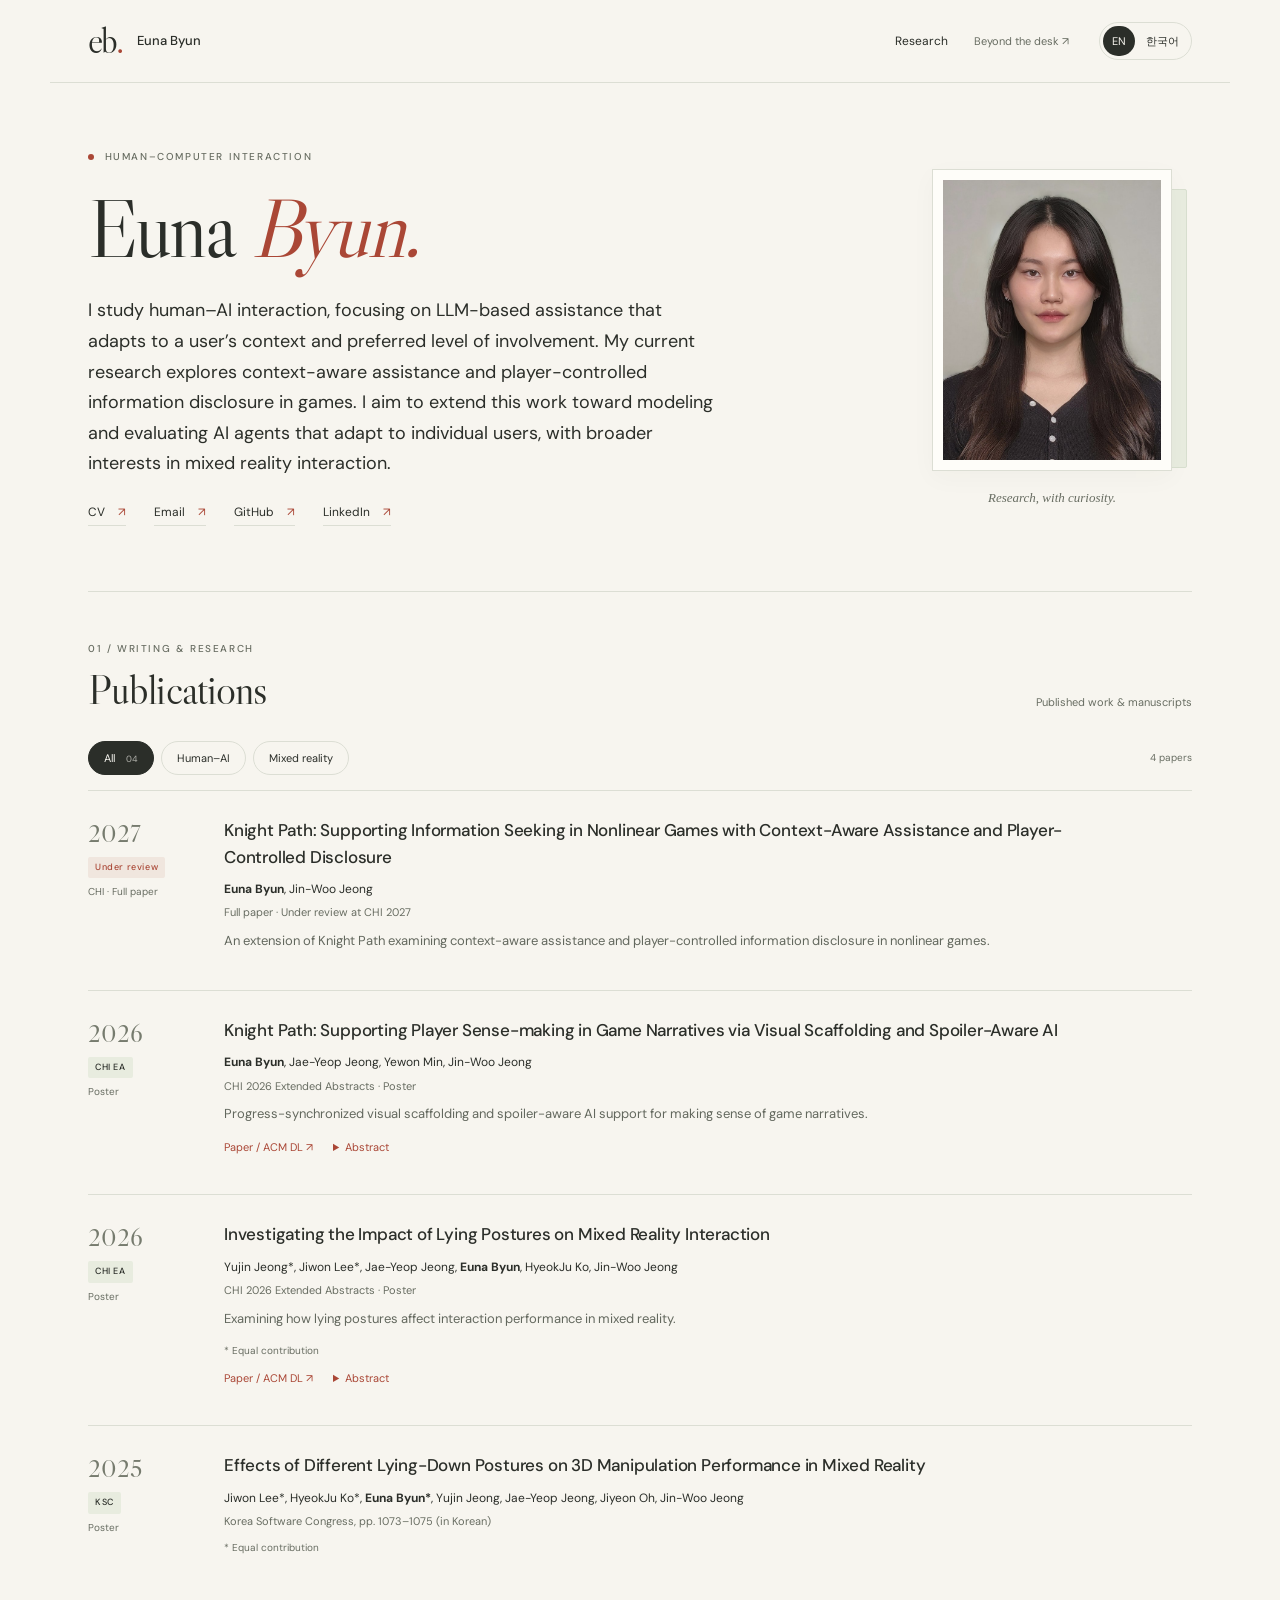
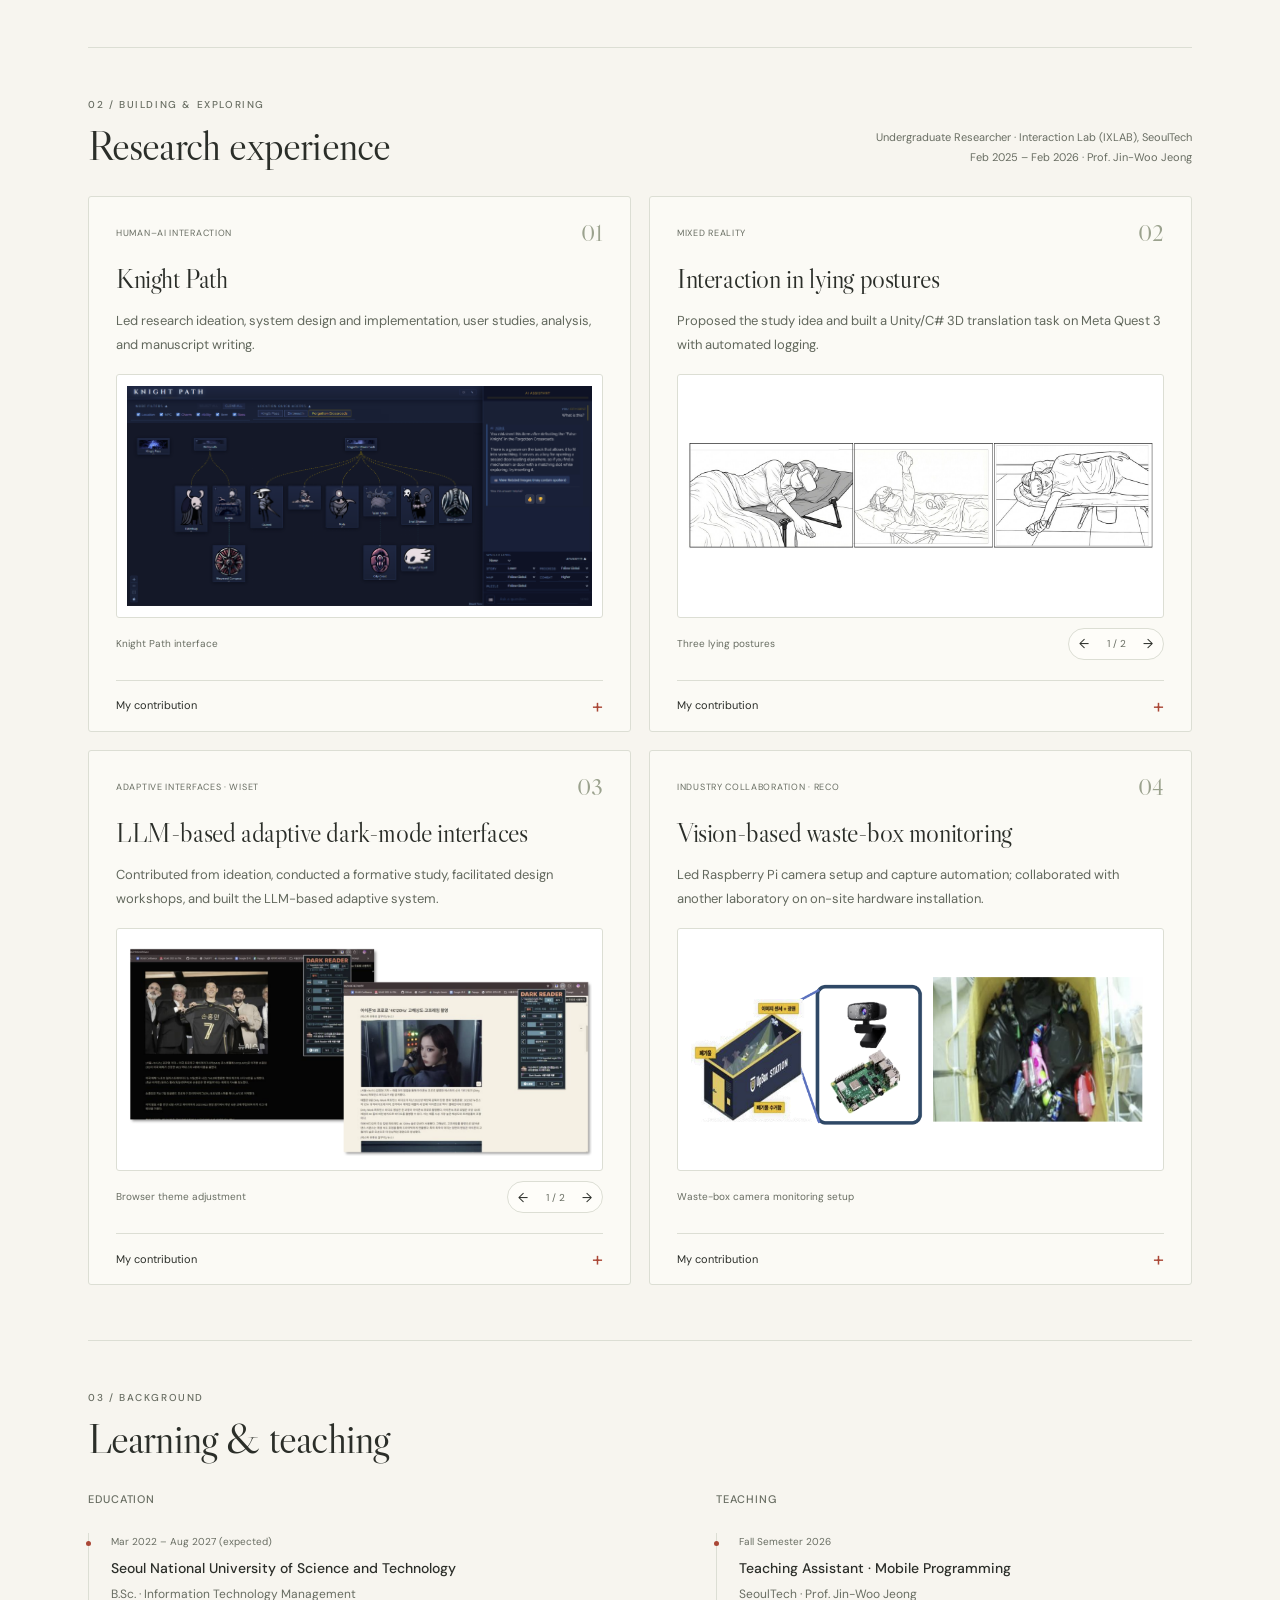
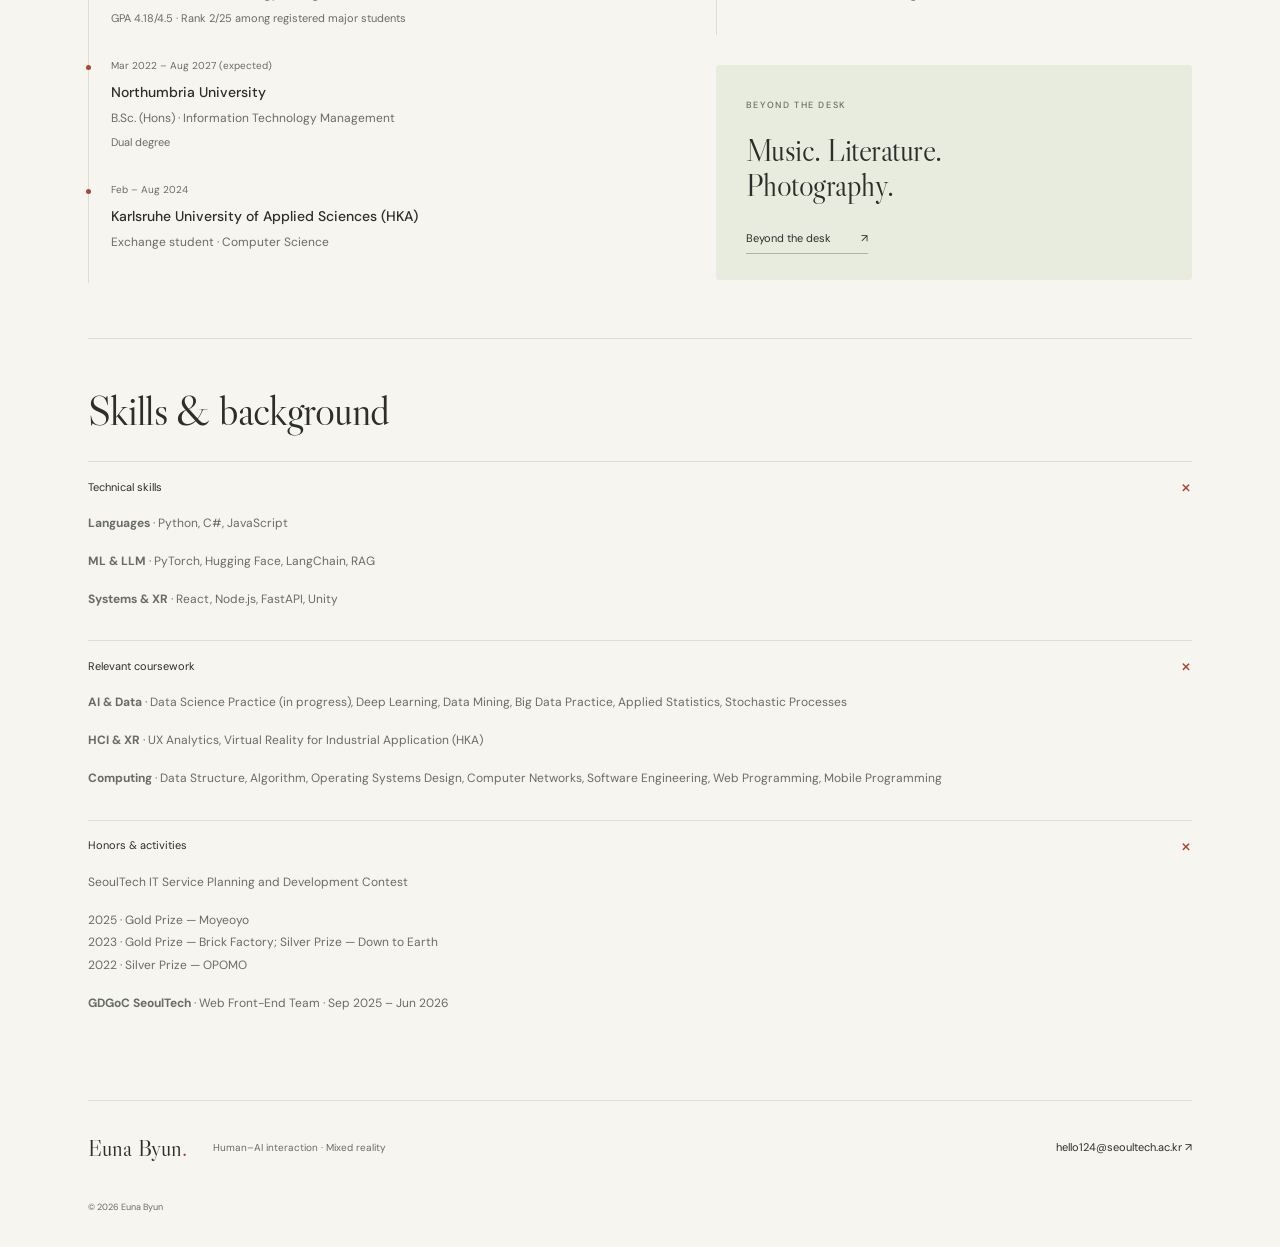
==== commit 39ba488a: "Remove the affiliation line from the hero Co-Authored-By: Claude Opus 5.5 <noreply@anthropic.com>" ====
--- a/index.html
+++ b/index.html
@@ -1,3 +1,3 @@
-<!doctype html><html lang="en"><head><meta charset="utf-8"><meta name="viewport" content="width=device-width,initial-scale=1"><title>Euna Byun | Research & Portfolio</title><meta name="description" content="Euna Byun’s research portfolio: human–AI interaction, mixed reality, publications, and interactive systems."><link rel="stylesheet" href="research.css"></head><body><a class="skip" href="#main"><span lang="en">Skip to content</span><span lang="ko">본문으로 건너뛰기</span></a><div class="reading-progress" aria-hidden="true"></div><header><a class="brand" href="index.html"><span class="brand-mark">eb<span>.</span></span><span>Euna Byun</span></a><nav aria-label="Main navigation"><a href="index.html#publications"><span lang="en">Research</span><span lang="ko">연구</span></a><a class="personal-nav" href="personal.html"><span lang="en">Beyond the desk</span><span lang="ko">연구 밖의 나</span> <span class="arrow">↗</span></a></nav><div class="languages" role="group" aria-label="Language"><button data-language="en" aria-pressed="true">EN</button><button data-language="ko" aria-pressed="false">한국어</button></div></header><main id="main"><section class="hero" id="about"><div class="hero-copy"><p class="eyebrow"><span class="tiny-dot"></span> <span lang="en">Human–computer interaction</span><span lang="ko">인간–컴퓨터 상호작용</span></p><h1><span lang="en">Euna <em>Byun.</em></span><span lang="ko">변은아<span class="accent">.</span></span></h1><p class="hero-affiliation"><span lang="en">SeoulTech</span><span lang="ko">서울과학기술대학교</span> <span>×</span> <span lang="en">Northumbria University</span><span lang="ko">노섬브리아대학교</span></p><p class="hero-intro"><span lang="en">I study human–AI interaction, focusing on LLM-based assistance that adapts to a user’s context and preferred level of involvement. My current research explores context-aware assistance and player-controlled information disclosure in games. I aim to extend this work toward modeling and evaluating AI agents that adapt to individual users, with broader interests in mixed reality interaction.</span><span lang="ko">사용자의 맥락과 선호하는 개입 수준에 맞추는 LLM 기반 지원을 중심으로 인간–AI 상호작용을 연구합니다. 현재는 게임에서의 맥락 기반 지원과 플레이어가 통제하는 정보 공개를 탐구하고 있습니다. 이를 개인에게 적응하는 AI 에이전트의 모델링과 평가로 확장하고자 하며, 혼합현실 상호작용에도 관심을 두고 있습니다.</span></p><div class="links"><a href="https://docs.google.com/document/d/10apxZ-0LysYvdw2kMFzKjS67fbBKk2ui86XGeOh1lrc/edit?usp=sharing" target="_blank" rel="noopener" aria-label="CV">CV <span aria-hidden="true">↗</span></a><a href="mailto:hello124@seoultech.ac.kr"><span lang="en">Email</span><span lang="ko">이메일</span> <span>↗</span></a><a href="https://github.com/TPRPT" target="_blank" rel="noopener">GitHub <span>↗</span></a><a href="https://www.linkedin.com/in/pinia124" target="_blank" rel="noopener">LinkedIn <span>↗</span></a></div></div><div class="portrait-wrap"><div class="portrait-paper"><img class="portrait" src="portrait.jpg" width="210" height="280" alt="Euna Byun / 변은아"></div><p class="portrait-caption"><span lang="en">Research, with curiosity.</span><span lang="ko">호기심에서 시작하는 연구.</span></p></div></section><section class="publications-section" id="publications"><div class="section-head"><div><p class="eyebrow">01 / <span lang="en">Writing & research</span><span lang="ko">논문</span></p><h2><span lang="en">Publications</span><span lang="ko">출판 논문</span></h2></div><p class="section-aside"><span lang="en">Published work & manuscripts</span><span lang="ko">게재 논문과 심사 중 원고</span></p></div><div class="filter-bar"><div class="filters" role="group" aria-label="Filter publications"><button class="active" data-filter="all" aria-pressed="true"><span lang="en">All</span><span lang="ko">전체</span> <span>04</span></button><button data-filter="ai" aria-pressed="false"><span lang="en">Human–AI</span><span lang="ko">인간–AI</span></button><button data-filter="xr" aria-pressed="false"><span lang="en">Mixed reality</span><span lang="ko">혼합현실</span></button></div><span class="filter-count" aria-live="polite"><span id="pub-count">4</span> <span lang="en">papers</span><span lang="ko">편</span></span></div><div class="publication-list"><article class="publication" data-category="ai" id="knight-path-2027"><div class="publication-meta"><span class="pub-year">2027</span><span class="status reviewing"><span lang="en">Under review</span><span lang="ko">심사 중</span></span><span class="pub-type">CHI · Full paper</span></div><div class="publication-body"><h3>Knight Path: Supporting Information Seeking in Nonlinear Games with Context-Aware Assistance and Player-Controlled Disclosure</h3><p class="authors"><strong>Euna Byun</strong>, Jin-Woo Jeong</p><p class="pub-venue"><span lang="en">Full paper · Under review at CHI 2027</span><span lang="ko">Full Paper · CHI 2027 심사 중</span></p><p class="description"><span lang="en">An extension of Knight Path examining context-aware assistance and player-controlled information disclosure in nonlinear games.</span><span lang="ko">비선형 게임에서 맥락 기반 지원과 플레이어의 정보 공개 통제를 탐구한 Knight Path 후속 연구.</span></p></div></article><article class="publication" data-category="ai" id="knight-path"><div class="publication-meta"><span class="pub-year">2026</span><span class="status">CHI EA</span><span class="pub-type">Poster</span></div><div class="publication-body"><h3><a href="https://doi.org/10.1145/3772363.3798468" rel="noopener" target="_blank">Knight Path: Supporting Player Sense-making in Game Narratives via Visual Scaffolding and Spoiler-Aware AI</a></h3><p class="authors"><strong>Euna Byun</strong>, Jae-Yeop Jeong, Yewon Min, Jin-Woo Jeong</p><p class="pub-venue">CHI 2026 Extended Abstracts · Poster</p><p class="description"><span lang="en">Progress-synchronized visual scaffolding and spoiler-aware AI support for making sense of game narratives.</span><span lang="ko">게임 진행 상황에 연동되는 시각적 구조화와 스포일러를 고려한 AI 지원을 통해 게임 서사 이해를 돕는 시스템.</span></p><a class="paper-link" href="https://doi.org/10.1145/3772363.3798468" rel="noopener" target="_blank"><span lang="en">Paper / ACM DL ↗</span><span lang="ko">논문 / ACM DL ↗</span></a><details class="abstract"><summary><span lang="en">Abstract</span><span lang="ko">초록 (영문 원문)</span></summary><p>Fragmented narrative delivery in games often causes cognitive gaps, while external resources risk spoilers and information overload. We present Knight Path, an adaptive system integrating structural visual scaffolding with on-demand, spoiler-aware AI guidance. The system combines interactive narrative visualization with a tiered AI assistant synchronized with live gameplay. A user study (N = 18) in a non-linear environment showed significant improvements in search efficiency and contextual clarity while preserving narrative immersion. Knight Path effectively addresses the conflict between seeking assistance and sustaining the joy of discovery by empowering players to manage narrative uncertainty.</p></details></div></article><article class="publication" data-category="xr" id="lying-postures"><div class="publication-meta"><span class="pub-year">2026</span><span class="status">CHI EA</span><span class="pub-type">Poster</span></div><div class="publication-body"><h3><a href="https://doi.org/10.1145/3772363.3798467" rel="noopener" target="_blank">Investigating the Impact of Lying Postures on Mixed Reality Interaction</a></h3><p class="authors">Yujin Jeong*, Jiwon Lee*, Jae-Yeop Jeong, <strong>Euna Byun</strong>, HyeokJu Ko, Jin-Woo Jeong</p><p class="pub-venue">CHI 2026 Extended Abstracts · Poster</p><p class="description"><span lang="en">Examining how lying postures affect interaction performance in mixed reality.</span><span lang="ko">누운 자세가 혼합현실 환경의 상호작용 수행에 미치는 영향을 분석한 연구.</span></p><p class="equal"><span lang="en">* Equal contribution</span><span lang="ko">* 공동 제1저자</span></p><a class="paper-link" href="https://doi.org/10.1145/3772363.3798467" rel="noopener" target="_blank"><span lang="en">Paper / ACM DL ↗</span><span lang="ko">논문 / ACM DL ↗</span></a><details class="abstract"><summary><span lang="en">Abstract</span><span lang="ko">초록 (영문 원문)</span></summary><p>As MR head-mounted displays integrate into daily life, users increasingly interact while reclining, yet how lying positions affect interaction performance and task load remains underexplored. We conducted a user study (N=18) evaluating 3D manipulation and pointing tasks across supine, left-lateral, and right-lateral postures. Results reveal significant differences in performance and comfort across lying positions, demonstrating the necessity of posture-adaptive interfaces for consistent usability in recumbent MR interaction.</p></details></div></article><article class="publication" data-category="xr" id="ksc-2025"><div class="publication-meta"><span class="pub-year">2025</span><span class="status">KSC</span><span class="pub-type">Poster</span></div><div class="publication-body"><h3>Effects of Different Lying-Down Postures on 3D Manipulation Performance in Mixed Reality</h3><p class="authors">Jiwon Lee*, HyeokJu Ko*, <strong>Euna Byun*</strong>, Yujin Jeong, Jae-Yeop Jeong, Jiyeon Oh, Jin-Woo Jeong</p><p class="pub-venue"><span lang="en">Korea Software Congress, pp. 1073–1075 (in Korean)</span><span lang="ko">한국소프트웨어종합학술대회, pp. 1073–1075 (국문)</span></p><p class="equal"><span lang="en">* Equal contribution</span><span lang="ko">* 공동 제1저자</span></p></div></article></div></section><section id="experience"><div class="section-head"><div><p class="eyebrow">02 / <span lang="en">Building & exploring</span><span lang="ko">연구 경험</span></p><h2><span lang="en">Research experience</span><span lang="ko">연구 경험</span></h2></div><p class="section-aside"><span lang="en">Undergraduate Researcher · Interaction Lab (IXLAB), SeoulTech</span><span lang="ko">학부 연구생 · 서울과학기술대학교 Interaction Lab (IXLAB)</span><br><span lang="en">Feb 2025 – Feb 2026</span><span lang="ko">2025.02 – 2026.02</span> · <span lang="en">Prof. Jin-Woo Jeong</span><span lang="ko">정진우 교수</span></p></div><div class="research-grid"><article class="research-card" data-kind="ai"><div class="card-top"><span class="category-label"><span lang="en">Human–AI interaction</span><span lang="ko">인간–AI 상호작용</span></span><span class="card-number">01</span></div><h3><span lang="en">Knight Path</span><span lang="ko">Knight Path</span></h3><p><span lang="en">Led research ideation, system design and implementation, user studies, analysis, and manuscript writing.</span><span lang="ko">연구 기획, 시스템 설계·구현, 사용자 연구, 분석 및 논문 작성을 주도했습니다.</span></p><div class="research-gallery" role="region" aria-label="Research images / 연구 이미지"><figure class="research-figure"><button type="button" data-photo="assets/research/knight-path.png" data-gallery="ai" aria-label="Enlarge image / 이미지 확대"><img src="assets/research/knight-path.png" width="1919" height="909" loading="lazy" alt="Knight Path interface / Knight Path 인터페이스"></button><figcaption><span lang="en">Knight Path interface</span><span lang="ko">Knight Path 인터페이스</span></figcaption></figure></div><details class="contribution"><summary><span lang="en">My contribution</span><span lang="ko">기여 자세히</span><span class="toggle-sign" aria-hidden="true">+</span></summary><div class="detail-content"><p><span lang="en">Built a Hollow Knight support system combining a progress-synchronized narrative mind map, an LLM assistant using game context and screenshots, hybrid wiki retrieval (bge-m3 + BM25) and Gemini, and player-controlled disclosure settings.</span><span lang="ko">Hollow Knight의 진행 상황에 연동되는 서사 마인드맵, 게임 맥락과 스크린샷을 활용하는 LLM 도우미, 하이브리드 위키 검색(bge-m3 + BM25)과 Gemini, 플레이어가 통제하는 정보 공개 설정을 결합했습니다.</span></p><p><span lang="en">Ran a between-subjects study with 52 novice players and evaluations with 6 experienced players and 4 industry professionals. Continued after February 2026 through the CHI 2027 submission.</span><span lang="ko">초보 플레이어 52명을 대상으로 집단 간 연구를 진행하고 숙련 플레이어 6명 및 업계 전문가 4명의 평가를 수행했습니다. 2026년 2월 이후에도 CHI 2027 제출까지 연구를 이어갔습니다.</span></p></div></details></article><article class="research-card" data-kind="xr"><div class="card-top"><span class="category-label"><span lang="en">Mixed reality</span><span lang="ko">혼합현실</span></span><span class="card-number">02</span></div><h3><span lang="en">Interaction in lying postures</span><span lang="ko">누운 자세에서의 상호작용</span></h3><p><span lang="en">Proposed the study idea and built a Unity/C# 3D translation task on Meta Quest 3 with automated logging.</span><span lang="ko">연구 아이디어를 제안하고 Meta Quest 3에서 자동 로깅을 지원하는 Unity/C# 3D 이동 과제를 구현했습니다.</span></p><div class="research-gallery" role="region" aria-label="Research images / 연구 이미지"><figure class="research-figure"><button type="button" data-photo="assets/research/lying-postures.png" data-gallery="xr" aria-label="Enlarge image / 이미지 확대"><img src="assets/research/lying-postures.png" width="1408" height="320" loading="lazy" alt="Three lying postures / 세 가지 누운 자세"></button><figcaption><span lang="en">Three lying postures</span><span lang="ko">세 가지 누운 자세</span></figcaption></figure><figure class="research-figure" hidden><button type="button" data-photo="assets/research/lying-tasks.png" data-gallery="xr" aria-label="Enlarge image / 이미지 확대"><img src="assets/research/lying-tasks.png" width="1406" height="280" loading="lazy" alt="Rotation, translation and pointing tasks / 회전·이동·포인팅 과제"></button><figcaption><span lang="en">Rotation, translation and pointing tasks</span><span lang="ko">회전·이동·포인팅 과제</span></figcaption></figure><div class="research-gallery-controls"><button type="button" class="research-prev" aria-label="Previous image / 이전 이미지">←</button><span class="research-position" aria-live="polite">1 / 2</span><button type="button" class="research-next" aria-label="Next image / 다음 이미지">→</button></div></div><details class="contribution"><summary><span lang="en">My contribution</span><span lang="ko">기여 자세히</span><span class="toggle-sign" aria-hidden="true">+</span></summary><div class="detail-content"><p><span lang="en">Logged task time, hand and head movement, and task success. Ran a within-subjects study with 24 participants comparing supine, left, and right lying postures across rotation, translation, and pointing tasks.</span><span lang="ko">과제 시간, 손과 머리의 움직임, 과제 성공 여부를 기록했습니다. 참가자 24명을 대상으로 바로 눕기·왼쪽·오른쪽 눕기 자세에서 회전·이동·포인팅 과제를 비교하는 집단 내 연구를 수행했습니다.</span></p><p><span lang="en">Analyzed the data and identified posture-specific compensatory movements as cues for posture-aware MR interfaces.</span><span lang="ko">데이터를 분석하고 자세별 보상 움직임을 자세 인식형 MR 인터페이스를 위한 단서로 도출했습니다.</span></p></div></details></article><article class="research-card" data-kind="ui"><div class="card-top"><span class="category-label"><span lang="en">Adaptive interfaces</span><span lang="ko">적응형 인터페이스</span> · WISET</span><span class="card-number">03</span></div><h3><span lang="en">LLM-based adaptive dark-mode interfaces</span><span lang="ko">LLM 기반 적응형 다크모드 인터페이스</span></h3><p><span lang="en">Contributed from ideation, conducted a formative study, facilitated design workshops, and built the LLM-based adaptive system.</span><span lang="ko">아이디어 구상부터 참여해 formative study와 디자인 워크숍을 진행하고 LLM 기반 적응형 시스템을 구현했습니다.</span></p><div class="research-gallery" role="region" aria-label="Research images / 연구 이미지"><figure class="research-figure"><button type="button" data-photo="assets/research/wiset-browser.png" data-gallery="ui" aria-label="Enlarge image / 이미지 확대"><img src="assets/research/wiset-browser.png" width="1298" height="594" loading="lazy" alt="Browser theme adjustment / 브라우저 테마 조정"></button><figcaption><span lang="en">Browser theme adjustment</span><span lang="ko">브라우저 테마 조정</span></figcaption></figure><figure class="research-figure" hidden><button type="button" data-photo="assets/research/wiset-lighting.png" data-gallery="ui" aria-label="Enlarge image / 이미지 확대"><img src="assets/research/wiset-lighting.png" width="1102" height="538" loading="lazy" alt="MR browser under bright and dark lighting / 밝고 어두운 조명에서의 MR 브라우저"></button><figcaption><span lang="en">MR browser under bright and dark lighting</span><span lang="ko">밝고 어두운 조명에서의 MR 브라우저</span></figcaption></figure><div class="research-gallery-controls"><button type="button" class="research-prev" aria-label="Previous image / 이전 이미지">←</button><span class="research-position" aria-live="polite">1 / 2</span><button type="button" class="research-next" aria-label="Next image / 다음 이미지">→</button></div></div><details class="contribution"><summary><span lang="en">My contribution</span><span lang="ko">기여 자세히</span><span class="toggle-sign" aria-hidden="true">+</span></summary><div class="detail-content"><p><span lang="en">Conducted a formative study with 18 participants adjusting brightness, contrast, and dark mode in an MR browser under bright and dark lighting, followed by interviews.</span><span lang="ko">참가자 18명이 밝고 어두운 조명에서 MR 브라우저의 밝기·대비·다크모드를 조정하는 formative study와 후속 인터뷰를 진행했습니다.</span></p><p><span lang="en">Facilitated a two-round Figma workshop with 6 participants, using passthrough MR tutorials built from Meta XR SDK samples.</span><span lang="ko">Meta XR SDK 샘플 기반 패스스루 MR 튜토리얼을 활용해 참가자 6명과 두 차례 Figma 디자인 워크숍을 진행했습니다.</span></p><p><span lang="en">Built a JavaScript web extension for color-theme adjustment, a FastAPI backend, and a Unity MR app on Meta Quest 3 with speech and hand input.</span><span lang="ko">색상 테마 조정을 위한 JavaScript 웹 확장, FastAPI 백엔드, 음성·손 입력을 지원하는 Meta Quest 3용 Unity MR 앱을 구현했습니다.</span></p></div></details></article><article class="research-card" data-kind="industry"><div class="card-top"><span class="category-label"><span lang="en">Industry collaboration</span><span lang="ko">산학 협력</span> · RECO</span><span class="card-number">04</span></div><h3><span lang="en">Vision-based waste-box monitoring</span><span lang="ko">비전 기반 폐기물 수거함 모니터링</span></h3><p><span lang="en">Led Raspberry Pi camera setup and capture automation; collaborated with another laboratory on on-site hardware installation.</span><span lang="ko">Raspberry Pi 카메라 설치와 촬영 자동화를 주도하고 다른 연구실과 현장 하드웨어 설치에 협업했습니다.</span></p><div class="research-gallery" role="region" aria-label="Research images / 연구 이미지"><figure class="research-figure"><button type="button" data-photo="assets/research/reco.png" data-gallery="industry" aria-label="Enlarge image / 이미지 확대"><img src="assets/research/reco.png" width="788" height="274" loading="lazy" alt="Waste-box camera monitoring setup / 폐기물 수거함 카메라 모니터링 구성"></button><figcaption><span lang="en">Waste-box camera monitoring setup</span><span lang="ko">폐기물 수거함 카메라 모니터링 구성</span></figcaption></figure></div><details class="contribution"><summary><span lang="en">My contribution</span><span lang="ko">기여 자세히</span><span class="toggle-sign" aria-hidden="true">+</span></summary><div class="detail-content"><p><span lang="en">Implemented a Python/OpenCV pipeline for motion detection, event-clip extraction, CSV reports, and diagnostic charts.</span><span lang="ko">움직임 감지, 이벤트 클립 추출, CSV 보고서 및 진단 차트를 위한 Python/OpenCV 파이프라인을 구현했습니다.</span></p></div></details></article></div></section><section class="background-section" id="background"><div class="section-head"><div><p class="eyebrow">03 / <span lang="en">Background</span><span lang="ko">학력과 교육 경험</span></p><h2><span lang="en">Learning & teaching</span><span lang="ko">학력과 교육 경험</span></h2></div></div><div class="background-grid"><div><h3 class="column-label"><span lang="en">Education</span><span lang="ko">학력</span></h3><div class="timeline-item"><span class="date"><span lang="en">Mar 2022 – Aug 2027 (expected)</span><span lang="ko">2022.03 – 2027.08 (졸업 예정)</span></span><h4><span lang="en">Seoul National University of Science and Technology</span><span lang="ko">서울과학기술대학교</span></h4><p>B.Sc. · Information Technology Management</p><p class="small">GPA 4.18/4.5 · <span lang="en">Rank 2/25 among registered major students</span><span lang="ko">석차 2/25 (전공 등록 학생 기준)</span></p></div><div class="timeline-item"><span class="date"><span lang="en">Mar 2022 – Aug 2027 (expected)</span><span lang="ko">2022.03 – 2027.08 (졸업 예정)</span></span><h4><span lang="en">Northumbria University</span><span lang="ko">노섬브리아대학교</span></h4><p>B.Sc. (Hons) · Information Technology Management</p><p class="small"><span lang="en">Dual degree</span><span lang="ko">복수학위</span></p></div><div class="timeline-item"><span class="date"><span lang="en">Feb – Aug 2024</span><span lang="ko">2024.02 – 2024.08</span></span><h4><span lang="en">Karlsruhe University of Applied Sciences (HKA)</span><span lang="ko">카를스루에 응용과학대학교 (HKA)</span></h4><p><span lang="en">Exchange student · Computer Science</span><span lang="ko">교환학생 · Computer Science</span></p></div></div><div><h3 class="column-label"><span lang="en">Teaching</span><span lang="ko">교육 경험</span></h3><div class="timeline-item"><span class="date"><span lang="en">Fall Semester 2026</span><span lang="ko">2026학년도 2학기</span></span><h4><span lang="en">Teaching Assistant</span><span lang="ko">조교</span> · Mobile Programming</h4><p><span lang="en">SeoulTech</span><span lang="ko">서울과학기술대학교</span> · <span lang="en">Prof. Jin-Woo Jeong</span><span lang="ko">정진우 교수</span></p></div><div class="beyond-note"><span class="eyebrow"><span lang="en">Beyond the desk</span><span lang="ko">연구 밖에서는</span></span><h3><span lang="en">Music. Literature.<br>Photography.</span><span lang="ko">음악, 문학,<br>그리고 사진.</span></h3><a class="text-link" href="personal.html"><span lang="en">Beyond the desk</span><span lang="ko">연구 밖의 나</span> <span>↗</span></a></div></div></div></section><section id="additional-background"><div class="section-head"><h2><span lang="en">Skills & background</span><span lang="ko">기술 및 활동</span></h2></div><details class="contribution" open><summary><span lang="en">Technical skills</span><span lang="ko">기술</span><span class="toggle-sign" aria-hidden="true">+</span></summary><div class="detail-content"><p><strong><span lang="en">Languages</span><span lang="ko">언어</span></strong> · Python, C#, JavaScript</p><p><strong>ML &amp; LLM</strong> · PyTorch, Hugging Face, LangChain, RAG</p><p><strong>Systems &amp; XR</strong> · React, Node.js, FastAPI, Unity</p></div></details><details class="contribution" open><summary><span lang="en">Relevant coursework</span><span lang="ko">주요 수강 과목</span><span class="toggle-sign" aria-hidden="true">+</span></summary><div class="detail-content"><p><strong>AI &amp; Data</strong> · <span lang="en">Data Science Practice (in progress)</span><span lang="ko">Data Science Practice (수강 중)</span>, Deep Learning, Data Mining, Big Data Practice, Applied Statistics, Stochastic Processes</p><p><strong>HCI &amp; XR</strong> · UX Analytics, Virtual Reality for Industrial Application (HKA)</p><p><strong>Computing</strong> · Data Structure, Algorithm, Operating Systems Design, Computer Networks, Software Engineering, Web Programming, Mobile Programming</p></div></details><details class="contribution" open><summary><span lang="en">Honors & activities</span><span lang="ko">수상 및 활동</span><span class="toggle-sign" aria-hidden="true">+</span></summary><div class="detail-content"><p><span lang="en">SeoulTech IT Service Planning and Development Contest</span><span lang="ko">서울과학기술대학교 IT 서비스 기획 및 개발 경진대회</span></p><p>2025 · <span lang="en">Gold Prize — Moyeoyo</span><span lang="ko">금상 — 모여요</span><br>2023 · <span lang="en">Gold Prize — Brick Factory; Silver Prize — Down to Earth</span><span lang="ko">금상 — Brick Factory; 은상 — Down to Earth</span><br>2022 · <span lang="en">Silver Prize — OPOMO</span><span lang="ko">은상 — OPOMO</span></p><p><strong>GDGoC SeoulTech</strong> · <span lang="en">Web Front-End Team · Sep 2025 – Jun 2026</span><span lang="ko">웹 프론트엔드 팀 · 2025.09 – 2026.06</span></p></div></details></section><footer><a class="footer-name" href="index.html">Euna Byun<span>.</span></a><p><span lang="en">Human–AI interaction · Mixed reality</span><span lang="ko">인간–AI 상호작용 · 혼합현실</span></p><a href="mailto:hello124@seoultech.ac.kr">hello124@seoultech.ac.kr ↗</a><span class="copyright">© 2026 Euna Byun</span></footer></main><dialog id="photo-dialog" aria-label="Research images"><button type="button" class="photo-close" aria-label="Close / 닫기">×</button><img alt=""><p class="photo-caption"></p><div class="photo-controls"><button type="button" class="photo-prev" aria-label="Previous / 이전">←</button><span id="photo-position" aria-live="polite"></span><button type="button" class="photo-next" aria-label="Next / 다음">→</button></div></dialog><script src="script.js"></script></body></html>
+<!doctype html><html lang="en"><head><meta charset="utf-8"><meta name="viewport" content="width=device-width,initial-scale=1"><title>Euna Byun | Research & Portfolio</title><meta name="description" content="Euna Byun’s research portfolio: human–AI interaction, mixed reality, publications, and interactive systems."><link rel="stylesheet" href="research.css"></head><body><a class="skip" href="#main"><span lang="en">Skip to content</span><span lang="ko">본문으로 건너뛰기</span></a><div class="reading-progress" aria-hidden="true"></div><header><a class="brand" href="index.html"><span class="brand-mark">eb<span>.</span></span><span>Euna Byun</span></a><nav aria-label="Main navigation"><a href="index.html#publications"><span lang="en">Research</span><span lang="ko">연구</span></a><a class="personal-nav" href="personal.html"><span lang="en">Beyond the desk</span><span lang="ko">연구 밖의 나</span> <span class="arrow">↗</span></a></nav><div class="languages" role="group" aria-label="Language"><button data-language="en" aria-pressed="true">EN</button><button data-language="ko" aria-pressed="false">한국어</button></div></header><main id="main"><section class="hero" id="about"><div class="hero-copy"><p class="eyebrow"><span class="tiny-dot"></span> <span lang="en">Human–computer interaction</span><span lang="ko">인간–컴퓨터 상호작용</span></p><h1><span lang="en">Euna <em>Byun.</em></span><span lang="ko">변은아<span class="accent">.</span></span></h1><p class="hero-intro"><span lang="en">I study human–AI interaction, focusing on LLM-based assistance that adapts to a user’s context and preferred level of involvement. My current research explores context-aware assistance and player-controlled information disclosure in games. I aim to extend this work toward modeling and evaluating AI agents that adapt to individual users, with broader interests in mixed reality interaction.</span><span lang="ko">사용자의 맥락과 선호하는 개입 수준에 맞추는 LLM 기반 지원을 중심으로 인간–AI 상호작용을 연구합니다. 현재는 게임에서의 맥락 기반 지원과 플레이어가 통제하는 정보 공개를 탐구하고 있습니다. 이를 개인에게 적응하는 AI 에이전트의 모델링과 평가로 확장하고자 하며, 혼합현실 상호작용에도 관심을 두고 있습니다.</span></p><div class="links"><a href="https://docs.google.com/document/d/10apxZ-0LysYvdw2kMFzKjS67fbBKk2ui86XGeOh1lrc/edit?usp=sharing" target="_blank" rel="noopener" aria-label="CV">CV <span aria-hidden="true">↗</span></a><a href="mailto:hello124@seoultech.ac.kr"><span lang="en">Email</span><span lang="ko">이메일</span> <span>↗</span></a><a href="https://github.com/TPRPT" target="_blank" rel="noopener">GitHub <span>↗</span></a><a href="https://www.linkedin.com/in/pinia124" target="_blank" rel="noopener">LinkedIn <span>↗</span></a></div></div><div class="portrait-wrap"><div class="portrait-paper"><img class="portrait" src="portrait.jpg" width="210" height="280" alt="Euna Byun / 변은아"></div><p class="portrait-caption"><span lang="en">Research, with curiosity.</span><span lang="ko">호기심에서 시작하는 연구.</span></p></div></section><section class="publications-section" id="publications"><div class="section-head"><div><p class="eyebrow">01 / <span lang="en">Writing & research</span><span lang="ko">논문</span></p><h2><span lang="en">Publications</span><span lang="ko">출판 논문</span></h2></div><p class="section-aside"><span lang="en">Published work & manuscripts</span><span lang="ko">게재 논문과 심사 중 원고</span></p></div><div class="filter-bar"><div class="filters" role="group" aria-label="Filter publications"><button class="active" data-filter="all" aria-pressed="true"><span lang="en">All</span><span lang="ko">전체</span> <span>04</span></button><button data-filter="ai" aria-pressed="false"><span lang="en">Human–AI</span><span lang="ko">인간–AI</span></button><button data-filter="xr" aria-pressed="false"><span lang="en">Mixed reality</span><span lang="ko">혼합현실</span></button></div><span class="filter-count" aria-live="polite"><span id="pub-count">4</span> <span lang="en">papers</span><span lang="ko">편</span></span></div><div class="publication-list"><article class="publication" data-category="ai" id="knight-path-2027"><div class="publication-meta"><span class="pub-year">2027</span><span class="status reviewing"><span lang="en">Under review</span><span lang="ko">심사 중</span></span><span class="pub-type">CHI · Full paper</span></div><div class="publication-body"><h3>Knight Path: Supporting Information Seeking in Nonlinear Games with Context-Aware Assistance and Player-Controlled Disclosure</h3><p class="authors"><strong>Euna Byun</strong>, Jin-Woo Jeong</p><p class="pub-venue"><span lang="en">Full paper · Under review at CHI 2027</span><span lang="ko">Full Paper · CHI 2027 심사 중</span></p><p class="description"><span lang="en">An extension of Knight Path examining context-aware assistance and player-controlled information disclosure in nonlinear games.</span><span lang="ko">비선형 게임에서 맥락 기반 지원과 플레이어의 정보 공개 통제를 탐구한 Knight Path 후속 연구.</span></p></div></article><article class="publication" data-category="ai" id="knight-path"><div class="publication-meta"><span class="pub-year">2026</span><span class="status">CHI EA</span><span class="pub-type">Poster</span></div><div class="publication-body"><h3><a href="https://doi.org/10.1145/3772363.3798468" rel="noopener" target="_blank">Knight Path: Supporting Player Sense-making in Game Narratives via Visual Scaffolding and Spoiler-Aware AI</a></h3><p class="authors"><strong>Euna Byun</strong>, Jae-Yeop Jeong, Yewon Min, Jin-Woo Jeong</p><p class="pub-venue">CHI 2026 Extended Abstracts · Poster</p><p class="description"><span lang="en">Progress-synchronized visual scaffolding and spoiler-aware AI support for making sense of game narratives.</span><span lang="ko">게임 진행 상황에 연동되는 시각적 구조화와 스포일러를 고려한 AI 지원을 통해 게임 서사 이해를 돕는 시스템.</span></p><a class="paper-link" href="https://doi.org/10.1145/3772363.3798468" rel="noopener" target="_blank"><span lang="en">Paper / ACM DL ↗</span><span lang="ko">논문 / ACM DL ↗</span></a><details class="abstract"><summary><span lang="en">Abstract</span><span lang="ko">초록 (영문 원문)</span></summary><p>Fragmented narrative delivery in games often causes cognitive gaps, while external resources risk spoilers and information overload. We present Knight Path, an adaptive system integrating structural visual scaffolding with on-demand, spoiler-aware AI guidance. The system combines interactive narrative visualization with a tiered AI assistant synchronized with live gameplay. A user study (N = 18) in a non-linear environment showed significant improvements in search efficiency and contextual clarity while preserving narrative immersion. Knight Path effectively addresses the conflict between seeking assistance and sustaining the joy of discovery by empowering players to manage narrative uncertainty.</p></details></div></article><article class="publication" data-category="xr" id="lying-postures"><div class="publication-meta"><span class="pub-year">2026</span><span class="status">CHI EA</span><span class="pub-type">Poster</span></div><div class="publication-body"><h3><a href="https://doi.org/10.1145/3772363.3798467" rel="noopener" target="_blank">Investigating the Impact of Lying Postures on Mixed Reality Interaction</a></h3><p class="authors">Yujin Jeong*, Jiwon Lee*, Jae-Yeop Jeong, <strong>Euna Byun</strong>, HyeokJu Ko, Jin-Woo Jeong</p><p class="pub-venue">CHI 2026 Extended Abstracts · Poster</p><p class="description"><span lang="en">Examining how lying postures affect interaction performance in mixed reality.</span><span lang="ko">누운 자세가 혼합현실 환경의 상호작용 수행에 미치는 영향을 분석한 연구.</span></p><p class="equal"><span lang="en">* Equal contribution</span><span lang="ko">* 공동 제1저자</span></p><a class="paper-link" href="https://doi.org/10.1145/3772363.3798467" rel="noopener" target="_blank"><span lang="en">Paper / ACM DL ↗</span><span lang="ko">논문 / ACM DL ↗</span></a><details class="abstract"><summary><span lang="en">Abstract</span><span lang="ko">초록 (영문 원문)</span></summary><p>As MR head-mounted displays integrate into daily life, users increasingly interact while reclining, yet how lying positions affect interaction performance and task load remains underexplored. We conducted a user study (N=18) evaluating 3D manipulation and pointing tasks across supine, left-lateral, and right-lateral postures. Results reveal significant differences in performance and comfort across lying positions, demonstrating the necessity of posture-adaptive interfaces for consistent usability in recumbent MR interaction.</p></details></div></article><article class="publication" data-category="xr" id="ksc-2025"><div class="publication-meta"><span class="pub-year">2025</span><span class="status">KSC</span><span class="pub-type">Poster</span></div><div class="publication-body"><h3>Effects of Different Lying-Down Postures on 3D Manipulation Performance in Mixed Reality</h3><p class="authors">Jiwon Lee*, HyeokJu Ko*, <strong>Euna Byun*</strong>, Yujin Jeong, Jae-Yeop Jeong, Jiyeon Oh, Jin-Woo Jeong</p><p class="pub-venue"><span lang="en">Korea Software Congress, pp. 1073–1075 (in Korean)</span><span lang="ko">한국소프트웨어종합학술대회, pp. 1073–1075 (국문)</span></p><p class="equal"><span lang="en">* Equal contribution</span><span lang="ko">* 공동 제1저자</span></p></div></article></div></section><section id="experience"><div class="section-head"><div><p class="eyebrow">02 / <span lang="en">Building & exploring</span><span lang="ko">연구 경험</span></p><h2><span lang="en">Research experience</span><span lang="ko">연구 경험</span></h2></div><p class="section-aside"><span lang="en">Undergraduate Researcher · Interaction Lab (IXLAB), SeoulTech</span><span lang="ko">학부 연구생 · 서울과학기술대학교 Interaction Lab (IXLAB)</span><br><span lang="en">Feb 2025 – Feb 2026</span><span lang="ko">2025.02 – 2026.02</span> · <span lang="en">Prof. Jin-Woo Jeong</span><span lang="ko">정진우 교수</span></p></div><div class="research-grid"><article class="research-card" data-kind="ai"><div class="card-top"><span class="category-label"><span lang="en">Human–AI interaction</span><span lang="ko">인간–AI 상호작용</span></span><span class="card-number">01</span></div><h3><span lang="en">Knight Path</span><span lang="ko">Knight Path</span></h3><p><span lang="en">Led research ideation, system design and implementation, user studies, analysis, and manuscript writing.</span><span lang="ko">연구 기획, 시스템 설계·구현, 사용자 연구, 분석 및 논문 작성을 주도했습니다.</span></p><div class="research-gallery" role="region" aria-label="Research images / 연구 이미지"><figure class="research-figure"><button type="button" data-photo="assets/research/knight-path.png" data-gallery="ai" aria-label="Enlarge image / 이미지 확대"><img src="assets/research/knight-path.png" width="1919" height="909" loading="lazy" alt="Knight Path interface / Knight Path 인터페이스"></button><figcaption><span lang="en">Knight Path interface</span><span lang="ko">Knight Path 인터페이스</span></figcaption></figure></div><details class="contribution"><summary><span lang="en">My contribution</span><span lang="ko">기여 자세히</span><span class="toggle-sign" aria-hidden="true">+</span></summary><div class="detail-content"><p><span lang="en">Built a Hollow Knight support system combining a progress-synchronized narrative mind map, an LLM assistant using game context and screenshots, hybrid wiki retrieval (bge-m3 + BM25) and Gemini, and player-controlled disclosure settings.</span><span lang="ko">Hollow Knight의 진행 상황에 연동되는 서사 마인드맵, 게임 맥락과 스크린샷을 활용하는 LLM 도우미, 하이브리드 위키 검색(bge-m3 + BM25)과 Gemini, 플레이어가 통제하는 정보 공개 설정을 결합했습니다.</span></p><p><span lang="en">Ran a between-subjects study with 52 novice players and evaluations with 6 experienced players and 4 industry professionals. Continued after February 2026 through the CHI 2027 submission.</span><span lang="ko">초보 플레이어 52명을 대상으로 집단 간 연구를 진행하고 숙련 플레이어 6명 및 업계 전문가 4명의 평가를 수행했습니다. 2026년 2월 이후에도 CHI 2027 제출까지 연구를 이어갔습니다.</span></p></div></details></article><article class="research-card" data-kind="xr"><div class="card-top"><span class="category-label"><span lang="en">Mixed reality</span><span lang="ko">혼합현실</span></span><span class="card-number">02</span></div><h3><span lang="en">Interaction in lying postures</span><span lang="ko">누운 자세에서의 상호작용</span></h3><p><span lang="en">Proposed the study idea and built a Unity/C# 3D translation task on Meta Quest 3 with automated logging.</span><span lang="ko">연구 아이디어를 제안하고 Meta Quest 3에서 자동 로깅을 지원하는 Unity/C# 3D 이동 과제를 구현했습니다.</span></p><div class="research-gallery" role="region" aria-label="Research images / 연구 이미지"><figure class="research-figure"><button type="button" data-photo="assets/research/lying-postures.png" data-gallery="xr" aria-label="Enlarge image / 이미지 확대"><img src="assets/research/lying-postures.png" width="1408" height="320" loading="lazy" alt="Three lying postures / 세 가지 누운 자세"></button><figcaption><span lang="en">Three lying postures</span><span lang="ko">세 가지 누운 자세</span></figcaption></figure><figure class="research-figure" hidden><button type="button" data-photo="assets/research/lying-tasks.png" data-gallery="xr" aria-label="Enlarge image / 이미지 확대"><img src="assets/research/lying-tasks.png" width="1406" height="280" loading="lazy" alt="Rotation, translation and pointing tasks / 회전·이동·포인팅 과제"></button><figcaption><span lang="en">Rotation, translation and pointing tasks</span><span lang="ko">회전·이동·포인팅 과제</span></figcaption></figure><div class="research-gallery-controls"><button type="button" class="research-prev" aria-label="Previous image / 이전 이미지">←</button><span class="research-position" aria-live="polite">1 / 2</span><button type="button" class="research-next" aria-label="Next image / 다음 이미지">→</button></div></div><details class="contribution"><summary><span lang="en">My contribution</span><span lang="ko">기여 자세히</span><span class="toggle-sign" aria-hidden="true">+</span></summary><div class="detail-content"><p><span lang="en">Logged task time, hand and head movement, and task success. Ran a within-subjects study with 24 participants comparing supine, left, and right lying postures across rotation, translation, and pointing tasks.</span><span lang="ko">과제 시간, 손과 머리의 움직임, 과제 성공 여부를 기록했습니다. 참가자 24명을 대상으로 바로 눕기·왼쪽·오른쪽 눕기 자세에서 회전·이동·포인팅 과제를 비교하는 집단 내 연구를 수행했습니다.</span></p><p><span lang="en">Analyzed the data and identified posture-specific compensatory movements as cues for posture-aware MR interfaces.</span><span lang="ko">데이터를 분석하고 자세별 보상 움직임을 자세 인식형 MR 인터페이스를 위한 단서로 도출했습니다.</span></p></div></details></article><article class="research-card" data-kind="ui"><div class="card-top"><span class="category-label"><span lang="en">Adaptive interfaces</span><span lang="ko">적응형 인터페이스</span> · WISET</span><span class="card-number">03</span></div><h3><span lang="en">LLM-based adaptive dark-mode interfaces</span><span lang="ko">LLM 기반 적응형 다크모드 인터페이스</span></h3><p><span lang="en">Contributed from ideation, conducted a formative study, facilitated design workshops, and built the LLM-based adaptive system.</span><span lang="ko">아이디어 구상부터 참여해 formative study와 디자인 워크숍을 진행하고 LLM 기반 적응형 시스템을 구현했습니다.</span></p><div class="research-gallery" role="region" aria-label="Research images / 연구 이미지"><figure class="research-figure"><button type="button" data-photo="assets/research/wiset-browser.png" data-gallery="ui" aria-label="Enlarge image / 이미지 확대"><img src="assets/research/wiset-browser.png" width="1298" height="594" loading="lazy" alt="Browser theme adjustment / 브라우저 테마 조정"></button><figcaption><span lang="en">Browser theme adjustment</span><span lang="ko">브라우저 테마 조정</span></figcaption></figure><figure class="research-figure" hidden><button type="button" data-photo="assets/research/wiset-lighting.png" data-gallery="ui" aria-label="Enlarge image / 이미지 확대"><img src="assets/research/wiset-lighting.png" width="1102" height="538" loading="lazy" alt="MR browser under bright and dark lighting / 밝고 어두운 조명에서의 MR 브라우저"></button><figcaption><span lang="en">MR browser under bright and dark lighting</span><span lang="ko">밝고 어두운 조명에서의 MR 브라우저</span></figcaption></figure><div class="research-gallery-controls"><button type="button" class="research-prev" aria-label="Previous image / 이전 이미지">←</button><span class="research-position" aria-live="polite">1 / 2</span><button type="button" class="research-next" aria-label="Next image / 다음 이미지">→</button></div></div><details class="contribution"><summary><span lang="en">My contribution</span><span lang="ko">기여 자세히</span><span class="toggle-sign" aria-hidden="true">+</span></summary><div class="detail-content"><p><span lang="en">Conducted a formative study with 18 participants adjusting brightness, contrast, and dark mode in an MR browser under bright and dark lighting, followed by interviews.</span><span lang="ko">참가자 18명이 밝고 어두운 조명에서 MR 브라우저의 밝기·대비·다크모드를 조정하는 formative study와 후속 인터뷰를 진행했습니다.</span></p><p><span lang="en">Facilitated a two-round Figma workshop with 6 participants, using passthrough MR tutorials built from Meta XR SDK samples.</span><span lang="ko">Meta XR SDK 샘플 기반 패스스루 MR 튜토리얼을 활용해 참가자 6명과 두 차례 Figma 디자인 워크숍을 진행했습니다.</span></p><p><span lang="en">Built a JavaScript web extension for color-theme adjustment, a FastAPI backend, and a Unity MR app on Meta Quest 3 with speech and hand input.</span><span lang="ko">색상 테마 조정을 위한 JavaScript 웹 확장, FastAPI 백엔드, 음성·손 입력을 지원하는 Meta Quest 3용 Unity MR 앱을 구현했습니다.</span></p></div></details></article><article class="research-card" data-kind="industry"><div class="card-top"><span class="category-label"><span lang="en">Industry collaboration</span><span lang="ko">산학 협력</span> · RECO</span><span class="card-number">04</span></div><h3><span lang="en">Vision-based waste-box monitoring</span><span lang="ko">비전 기반 폐기물 수거함 모니터링</span></h3><p><span lang="en">Led Raspberry Pi camera setup and capture automation; collaborated with another laboratory on on-site hardware installation.</span><span lang="ko">Raspberry Pi 카메라 설치와 촬영 자동화를 주도하고 다른 연구실과 현장 하드웨어 설치에 협업했습니다.</span></p><div class="research-gallery" role="region" aria-label="Research images / 연구 이미지"><figure class="research-figure"><button type="button" data-photo="assets/research/reco.png" data-gallery="industry" aria-label="Enlarge image / 이미지 확대"><img src="assets/research/reco.png" width="788" height="274" loading="lazy" alt="Waste-box camera monitoring setup / 폐기물 수거함 카메라 모니터링 구성"></button><figcaption><span lang="en">Waste-box camera monitoring setup</span><span lang="ko">폐기물 수거함 카메라 모니터링 구성</span></figcaption></figure></div><details class="contribution"><summary><span lang="en">My contribution</span><span lang="ko">기여 자세히</span><span class="toggle-sign" aria-hidden="true">+</span></summary><div class="detail-content"><p><span lang="en">Implemented a Python/OpenCV pipeline for motion detection, event-clip extraction, CSV reports, and diagnostic charts.</span><span lang="ko">움직임 감지, 이벤트 클립 추출, CSV 보고서 및 진단 차트를 위한 Python/OpenCV 파이프라인을 구현했습니다.</span></p></div></details></article></div></section><section class="background-section" id="background"><div class="section-head"><div><p class="eyebrow">03 / <span lang="en">Background</span><span lang="ko">학력과 교육 경험</span></p><h2><span lang="en">Learning & teaching</span><span lang="ko">학력과 교육 경험</span></h2></div></div><div class="background-grid"><div><h3 class="column-label"><span lang="en">Education</span><span lang="ko">학력</span></h3><div class="timeline-item"><span class="date"><span lang="en">Mar 2022 – Aug 2027 (expected)</span><span lang="ko">2022.03 – 2027.08 (졸업 예정)</span></span><h4><span lang="en">Seoul National University of Science and Technology</span><span lang="ko">서울과학기술대학교</span></h4><p>B.Sc. · Information Technology Management</p><p class="small">GPA 4.18/4.5 · <span lang="en">Rank 2/25 among registered major students</span><span lang="ko">석차 2/25 (전공 등록 학생 기준)</span></p></div><div class="timeline-item"><span class="date"><span lang="en">Mar 2022 – Aug 2027 (expected)</span><span lang="ko">2022.03 – 2027.08 (졸업 예정)</span></span><h4><span lang="en">Northumbria University</span><span lang="ko">노섬브리아대학교</span></h4><p>B.Sc. (Hons) · Information Technology Management</p><p class="small"><span lang="en">Dual degree</span><span lang="ko">복수학위</span></p></div><div class="timeline-item"><span class="date"><span lang="en">Feb – Aug 2024</span><span lang="ko">2024.02 – 2024.08</span></span><h4><span lang="en">Karlsruhe University of Applied Sciences (HKA)</span><span lang="ko">카를스루에 응용과학대학교 (HKA)</span></h4><p><span lang="en">Exchange student · Computer Science</span><span lang="ko">교환학생 · Computer Science</span></p></div></div><div><h3 class="column-label"><span lang="en">Teaching</span><span lang="ko">교육 경험</span></h3><div class="timeline-item"><span class="date"><span lang="en">Fall Semester 2026</span><span lang="ko">2026학년도 2학기</span></span><h4><span lang="en">Teaching Assistant</span><span lang="ko">조교</span> · Mobile Programming</h4><p><span lang="en">SeoulTech</span><span lang="ko">서울과학기술대학교</span> · <span lang="en">Prof. Jin-Woo Jeong</span><span lang="ko">정진우 교수</span></p></div><div class="beyond-note"><span class="eyebrow"><span lang="en">Beyond the desk</span><span lang="ko">연구 밖에서는</span></span><h3><span lang="en">Music. Literature.<br>Photography.</span><span lang="ko">음악, 문학,<br>그리고 사진.</span></h3><a class="text-link" href="personal.html"><span lang="en">Beyond the desk</span><span lang="ko">연구 밖의 나</span> <span>↗</span></a></div></div></div></section><section id="additional-background"><div class="section-head"><h2><span lang="en">Skills & background</span><span lang="ko">기술 및 활동</span></h2></div><details class="contribution" open><summary><span lang="en">Technical skills</span><span lang="ko">기술</span><span class="toggle-sign" aria-hidden="true">+</span></summary><div class="detail-content"><p><strong><span lang="en">Languages</span><span lang="ko">언어</span></strong> · Python, C#, JavaScript</p><p><strong>ML &amp; LLM</strong> · PyTorch, Hugging Face, LangChain, RAG</p><p><strong>Systems &amp; XR</strong> · React, Node.js, FastAPI, Unity</p></div></details><details class="contribution" open><summary><span lang="en">Relevant coursework</span><span lang="ko">주요 수강 과목</span><span class="toggle-sign" aria-hidden="true">+</span></summary><div class="detail-content"><p><strong>AI &amp; Data</strong> · <span lang="en">Data Science Practice (in progress)</span><span lang="ko">Data Science Practice (수강 중)</span>, Deep Learning, Data Mining, Big Data Practice, Applied Statistics, Stochastic Processes</p><p><strong>HCI &amp; XR</strong> · UX Analytics, Virtual Reality for Industrial Application (HKA)</p><p><strong>Computing</strong> · Data Structure, Algorithm, Operating Systems Design, Computer Networks, Software Engineering, Web Programming, Mobile Programming</p></div></details><details class="contribution" open><summary><span lang="en">Honors & activities</span><span lang="ko">수상 및 활동</span><span class="toggle-sign" aria-hidden="true">+</span></summary><div class="detail-content"><p><span lang="en">SeoulTech IT Service Planning and Development Contest</span><span lang="ko">서울과학기술대학교 IT 서비스 기획 및 개발 경진대회</span></p><p>2025 · <span lang="en">Gold Prize — Moyeoyo</span><span lang="ko">금상 — 모여요</span><br>2023 · <span lang="en">Gold Prize — Brick Factory; Silver Prize — Down to Earth</span><span lang="ko">금상 — Brick Factory; 은상 — Down to Earth</span><br>2022 · <span lang="en">Silver Prize — OPOMO</span><span lang="ko">은상 — OPOMO</span></p><p><strong>GDGoC SeoulTech</strong> · <span lang="en">Web Front-End Team · Sep 2025 – Jun 2026</span><span lang="ko">웹 프론트엔드 팀 · 2025.09 – 2026.06</span></p></div></details></section><footer><a class="footer-name" href="index.html">Euna Byun<span>.</span></a><p><span lang="en">Human–AI interaction · Mixed reality</span><span lang="ko">인간–AI 상호작용 · 혼합현실</span></p><a href="mailto:hello124@seoultech.ac.kr">hello124@seoultech.ac.kr ↗</a><span class="copyright">© 2026 Euna Byun</span></footer></main><dialog id="photo-dialog" aria-label="Research images"><button type="button" class="photo-close" aria-label="Close / 닫기">×</button><img alt=""><p class="photo-caption"></p><div class="photo-controls"><button type="button" class="photo-prev" aria-label="Previous / 이전">←</button><span id="photo-position" aria-live="polite"></span><button type="button" class="photo-next" aria-label="Next / 다음">→</button></div></dialog><script src="script.js"></script></body></html>
 
 
--- a/research.css
+++ b/research.css
@@ -1,5 +1,5 @@
 @import url('https://fonts.googleapis.com/css2?family=DM+Sans:wght@400;500;600;700&family=Libre+Caslon+Display&display=swap');
-:root{--paper:#f7f5ef;--ink:#2b2e29;--muted:#686d62;--red:#aa4736;--line:#dcded4;--green:#e8ecdf;--serif:'Libre Caslon Display',Georgia,serif;--sans:'DM Sans','Noto Sans KR',-apple-system,BlinkMacSystemFont,'Segoe UI',sans-serif}*{box-sizing:border-box}html{scroll-behavior:smooth;scroll-padding-top:100px}body{margin:0;background:var(--paper);color:var(--ink);font:15px/1.7 var(--sans)}html[lang=en] [lang=ko],html[lang=ko] [lang=en]{display:none}[hidden]{display:none!important}button{font:inherit;cursor:pointer;color:inherit}a{color:inherit;text-decoration:none}a,button,summary{-webkit-tap-highlight-color:transparent}a:focus-visible,button:focus-visible,summary:focus-visible{outline:2px solid var(--red);outline-offset:5px}p{margin:0 0 15px}h1,h2,h3,h4{margin-top:0}em{font-weight:400}.skip{position:fixed;top:-60px;z-index:1000;background:var(--paper);padding:12px}.skip:focus{top:4px}.reading-progress{position:fixed;top:0;left:0;z-index:120;height:3px;width:100%;background:var(--red);transform:scaleX(0);transform-origin:left;pointer-events:none}header{max-width:1180px;margin:auto;padding:0 38px;height:83px;position:sticky;top:0;z-index:100;background:rgba(247,245,239,.95);backdrop-filter:blur(12px);border-bottom:1px solid var(--line);display:flex;align-items:center;gap:30px}.brand{display:flex;gap:15px;align-items:center;font-size:13px;font-weight:500;white-space:nowrap}.brand-mark{font:36px/.8 var(--serif);letter-spacing:-2px}.brand-mark span{color:var(--red)}nav{margin-left:auto;display:flex;align-items:center;gap:26px;font-size:12px}nav a{position:relative}nav a:after{content:'';height:1px;background:var(--red);position:absolute;left:0;right:0;bottom:-5px;transform:scaleX(0);transform-origin:left;transition:transform .2s}nav a:hover:after{transform:scaleX(1)}.personal-nav{color:var(--muted);font-size:11px}.arrow{display:inline-block;transition:transform .2s}.personal-nav:hover .arrow{transform:translate(2px,-2px)}.languages{display:flex;border:1px solid var(--line);border-radius:40px;padding:3px;gap:2px}.languages button{border:0;background:transparent;border-radius:30px;font-size:11px;padding:6px 9px;min-height:30px;transition:background .2s,color .2s}.languages button[aria-pressed=true]{background:var(--ink);color:var(--paper)}main{max-width:1180px;margin:auto;padding:0 38px}.hero{display:grid;grid-template-columns:minmax(0,1fr) 250px;gap:90px;align-items:center;padding:65px 20px 65px 0;min-height:485px}.eyebrow{font-size:10px;font-weight:500;letter-spacing:1.6px;text-transform:uppercase;margin:0 0 19px;color:var(--muted)}.tiny-dot{display:inline-block;width:6px;height:6px;background:var(--red);border-radius:50%;margin-right:6px;vertical-align:middle}.hero h1{font:clamp(58px,6.5vw,84px)/1.05 var(--serif);letter-spacing:-2.8px;margin:0 0 13px}.hero h1 em,.accent{color:var(--red)}html[lang=ko] .hero h1{font-size:66px;font-family:var(--sans);font-weight:500}.hero-affiliation{font-size:12px;color:var(--muted);margin-bottom:24px;letter-spacing:.2px}.hero-affiliation>span{color:var(--red);padding:0 8px}.hero-intro{font-size:18px;line-height:1.7;max-width:625px;margin-bottom:23px}.hero-intro em{font-style:normal;background:linear-gradient(transparent 63%,#e1e7d8 63%)}.links{display:flex;gap:28px;font-size:12px}.links a{border-bottom:1px solid var(--line);padding-bottom:3px;transition:border-color .2s}.links a:hover{border-color:var(--red)}.links a span{color:var(--red);margin-left:10px}.portrait-wrap{position:relative;justify-self:end;width:240px}.portrait-wrap:before{content:'';position:absolute;inset:20px -15px 38px 22px;background:var(--green);border:1px solid #d8dfcf;transform:none;border-radius:2px}.portrait-paper{position:relative;border:1px solid var(--line);padding:10px;background:#fefdf9;transform:none;transition:transform .45s,box-shadow .45s;box-shadow:0 7px 24px #30352208}.portrait-wrap:hover .portrait-paper{transform:none;box-shadow:0 14px 30px #3035220d}.portrait{display:block;width:100%;height:280px;object-fit:cover;object-position:50% 30%;filter:saturate(.85)}.portrait-caption{position:relative;text-align:center;font:italic 13px Georgia,serif;color:var(--muted);margin:19px 0 0}section:not(.hero){border-top:1px solid var(--line);padding:48px 0 55px}.section-head{display:flex;align-items:end;justify-content:space-between;gap:25px;margin-bottom:28px}.section-head .eyebrow{margin-bottom:9px}.section-head h2{font:42px/1.1 var(--serif);letter-spacing:-.9px;margin:0}.section-aside{font-size:11px;text-align:right;color:var(--muted);margin:0;line-height:1.8}.filter-bar{display:flex;justify-content:space-between;align-items:center;margin-bottom:15px;gap:20px}.filters{display:flex;gap:7px}.filters button{border:1px solid var(--line);background:transparent;font-size:11px;padding:7px 15px;border-radius:30px;transition:background .2s,color .2s,border-color .2s}.filters button:hover{border-color:var(--ink)}.filters button.active{background:var(--ink);color:var(--paper);border-color:var(--ink)}.filters button span{font-size:9px;margin-left:8px;opacity:.65}.filter-count{font-size:10px;color:var(--muted)}.publication{display:grid;grid-template-columns:112px minmax(0,1fr);gap:24px;border-top:1px solid var(--line);padding:26px 16px 26px 0;position:relative;transition:background .2s,transform .2s}.publication:hover{background:#eeefe65c;transform:translateX(3px)}.publication-meta{display:flex;align-items:start;flex-direction:column;gap:5px;padding-top:2px}.pub-year{font:25px/1.2 var(--serif);color:#767b6e;margin-bottom:3px}.status{font-size:9px;letter-spacing:.6px;font-weight:500;padding:3px 7px;background:var(--green);border-radius:2px}.status.reviewing{color:var(--red);background:#f0e6de}.pub-type{font-size:10px;color:var(--muted)}.publication h3{font-size:17px;line-height:1.55;font-weight:500;letter-spacing:-.2px;margin:0 0 9px;max-width:850px}.publication h3 a:hover{color:var(--red)}.authors{font-size:12px;line-height:1.7;margin:0 0 4px}.authors strong{font-weight:700}.pub-venue{font-size:11px;color:var(--muted);margin:0 0 8px}.description{font-size:13px;color:#63685e;margin-bottom:12px;max-width:850px}.equal{font-size:10px;color:var(--muted);margin-bottom:10px}.paper-link,.interface-link,.abstract summary{font-size:11px;color:var(--red)}.paper-link:hover{text-decoration:underline;text-underline-offset:4px}.interface-link{background:transparent;border:0;padding:0;margin-left:20px}.interface-link:hover{text-decoration:underline;text-underline-offset:4px}.abstract{display:block;margin:14px 0}.abstract summary{cursor:pointer}.abstract[open]{display:block;margin:14px 0}.abstract p{font-size:13px;color:#5e6359;line-height:1.85;max-width:850px;border-left:2px solid #cbd3c1;padding-left:20px;margin:14px 0 0;animation:unfold .25s ease}.research-grid{display:grid;grid-template-columns:1fr 1fr;gap:18px}.research-card{border:1px solid var(--line);border-radius:3px;background:#fbfaf5;padding:25px 27px 0;position:relative;transition:border-color .25s,transform .25s,box-shadow .25s;overflow:hidden}.research-card:hover{border-color:#b9c1ac;transform:translateY(-3px);box-shadow:0 8px 20px #30352206}.research-card:before{content:'';position:absolute;top:0;left:0;height:2px;width:100%;background:var(--red);transform:scaleX(0);transform-origin:left;transition:transform .35s}.research-card:hover:before{transform:scaleX(1)}.research-card[data-kind=xr]:before{background:#73856a}.research-card[data-kind=ui]:before{background:#877b98}.research-card[data-kind=industry]:before{background:#9d885e}.card-top{display:flex;align-items:center;justify-content:space-between;margin-bottom:18px;gap:15px}.category-label{font-size:9px;text-transform:uppercase;letter-spacing:.7px;color:var(--muted)}.card-number{font:23px/1 var(--serif);color:#9ba28e}.research-card h3{font:27px/1.2 var(--serif);letter-spacing:-.4px;margin:0 0 14px}.research-card>p{font-size:13px;line-height:1.8;color:#62685d;min-height:70px;margin-bottom:18px}.contribution{border-top:1px solid var(--line);padding:15px 0}.contribution summary{list-style:none;display:flex;justify-content:space-between;align-items:center;font-size:11px;cursor:pointer}.contribution summary::-webkit-details-marker{display:none}.toggle-sign{font-size:20px;font-weight:400;line-height:1;color:var(--red);transition:transform .2s}.contribution[open] .toggle-sign{transform:rotate(45deg)}.detail-content{animation:unfold .25s ease;padding-top:15px}.detail-content p{font-size:12px;line-height:1.9;color:var(--muted)}.detail-content a{font-size:11px;color:var(--red)}.background-grid{display:grid;grid-template-columns:1.15fr 1fr;gap:80px}.column-label{font-size:11px;letter-spacing:.9px;text-transform:uppercase;font-weight:500;margin:0 0 25px;color:var(--muted)}.timeline-item{padding:0 0 26px 22px;border-left:1px solid var(--line);position:relative}.timeline-item:before{content:'';position:absolute;width:5px;height:5px;border-radius:50%;background:var(--red);top:8px;left:-3px}.timeline-item .date{font-size:10px;color:var(--muted);display:block;margin-bottom:8px}.timeline-item h4{font-size:14px;font-weight:500;margin:0 0 5px;line-height:1.5}.timeline-item p{font-size:12px;color:var(--muted);margin-bottom:4px}.timeline-item .small{font-size:11px}.beyond-note{margin-top:30px;padding:26px 30px;background:var(--green);border-radius:3px}.beyond-note .eyebrow{font-size:9px}.beyond-note h3{font:31px/1.12 var(--serif);margin:17px 0 22px;letter-spacing:-.5px}.text-link{font-size:11px;display:inline-flex;align-items:center;gap:30px;border-bottom:1px solid #abb5a1;padding-bottom:6px}.text-link:hover{color:var(--red);border-color:var(--red)}footer{padding:33px 0 32px;border-top:1px solid var(--line);display:flex;align-items:center;gap:26px;flex-wrap:wrap}.footer-name{font:23px var(--serif)}.footer-name span{color:var(--red)}footer p{font-size:10px;color:var(--muted);margin:0}footer>a:not(.footer-name){font-size:11px;margin-left:auto}.copyright{flex-basis:100%;font-size:9px;color:var(--muted);margin-top:12px}dialog{max-width:1100px;width:90vw;border:1px solid var(--line);border-radius:6px;padding:22px;background:var(--paper);box-shadow:0 30px 100px #0004}dialog::backdrop{background:#252b25ae;backdrop-filter:blur(5px)}dialog img{display:block;width:100%;height:auto;max-height:70vh;object-fit:contain}dialog p{font-size:11px;color:var(--muted);margin:14px 0 0}.dialog-head{display:flex;justify-content:space-between;align-items:center;gap:20px;margin-bottom:18px}.dialog-head h2{font:24px var(--serif);margin:0}.dialog-close{font-size:26px;background:transparent;border:1px solid var(--line);width:38px;height:38px;border-radius:50%;line-height:1}.dialog-close:hover{background:var(--green)}body.modal-open{overflow:hidden}.personal-page{max-width:850px;padding-top:44px}.back-link{display:inline-block;font-size:11px;color:var(--red);margin-bottom:45px}.personal-page>h1{font:64px/1.05 var(--serif);letter-spacing:-1.7px;margin-bottom:18px}.personal-intro{font-size:17px;color:var(--muted);max-width:600px;margin-bottom:45px}.personal-page section.interest{display:grid;grid-template-columns:64px 1fr;gap:20px;padding:30px 0}.interest-number{font:27px var(--serif);color:#9ba28e}.interest h2{font:34px/1.1 var(--serif);margin:0 0 14px}.interest p{font-size:14px;line-height:1.9;color:var(--muted);margin:0}.personal-page .other-work{padding:35px 0 45px}.other-work h2{font:31px var(--serif);margin-bottom:22px}.project-links a{display:flex;justify-content:space-between;gap:20px;padding:15px 0;border-bottom:1px solid var(--line);font-size:13px;transition:color .2s,transform .2s}.project-links a:hover{color:var(--red);transform:translateX(3px)}.project-links span{font-size:10px;color:var(--muted);white-space:nowrap}.projects-page{padding-top:40px;min-height:75vh}.projects-page h1{font:50px var(--serif)}.repo-row{padding:22px 0;border-top:1px solid var(--line);display:flex;align-items:center;justify-content:space-between;gap:20px}.repo-row h2{font:25px var(--serif);margin:0}.repo-row a{font-size:12px;color:var(--red)}@keyframes unfold{from{opacity:0;transform:translateY(-5px)}to{opacity:1;transform:translateY(0)}}@media(max-width:1000px){.hero{gap:50px;grid-template-columns:minmax(0,1fr) 210px}.portrait-wrap{width:210px}.portrait{height:260px}.hero-intro{font-size:16px}.hero h1{font-size:68px}.background-grid{gap:40px}.research-card{padding:23px 22px 0}}@media(max-width:720px){header{height:72px;padding:0 22px;gap:14px}.brand{gap:9px}.brand>span:last-child{display:none}.brand-mark{font-size:32px}nav{gap:18px;font-size:11px}.personal-nav{font-size:10px}.languages button{font-size:10px;padding:5px 8px}.languages{flex-shrink:0}main{padding:0 22px}.hero{grid-template-columns:minmax(0,1fr) 120px;gap:25px;padding:42px 0;min-height:0}.hero-copy{display:contents}.hero .eyebrow,.hero h1,.hero-affiliation{grid-column:1;margin:0}.hero .eyebrow{font-size:8px;letter-spacing:.8px;align-self:end}.hero h1{font-size:52px;letter-spacing:-1.8px}.hero-affiliation{font-size:10px;line-height:1.7}.hero-affiliation>span{padding:0 3px}.portrait-wrap{grid-column:2;grid-row:1/4;width:110px;align-self:center}.portrait-paper{padding:5px}.portrait{height:145px}.portrait-wrap:before{inset:12px -7px 5px 12px}.portrait-caption{display:none}.hero-intro,.hero .links{grid-column:1/-1;margin:0}.hero-intro{font-size:16px;padding-top:6px}.hero .links{margin-top:-4px}html[lang=ko] .hero h1{font-size:43px}.section-head h2{font-size:35px}.section-head .eyebrow{font-size:9px}.section-head{align-items:start;flex-wrap:wrap;gap:12px}.section-aside{text-align:left;font-size:10px}section:not(.hero){padding:35px 0 40px}.filters{gap:5px}.filters button{font-size:10px;padding:6px 11px}.filter-count{font-size:9px}.publication{grid-template-columns:1fr;gap:12px;padding:22px 0}.publication-meta{flex-direction:row;align-items:center;gap:10px;padding:0}.pub-year{font-size:20px;margin:0}.pub-type{font-size:10px}.publication h3{font-size:16px}.authors{font-size:12px}.description{font-size:13px}.interface-link{margin-left:14px}.abstract[open]{margin-left:0}.research-grid,.background-grid{grid-template-columns:1fr;gap:15px}.research-card h3{font-size:28px}.research-card>p{min-height:0}.background-grid{gap:24px}.beyond-note{margin-top:18px}.timeline-item{padding-bottom:23px}.links{gap:23px}.personal-page{padding-top:30px}.personal-page>h1{font-size:49px}.personal-intro{font-size:15px}.personal-page section.interest{grid-template-columns:32px 1fr;gap:15px}.interest h2{font-size:30px}.interest-number{font-size:22px}.project-links a{font-size:12px}.personal-page footer{display:flex}footer{gap:14px}footer p{font-size:9px}footer>a:not(.footer-name){margin-left:0;font-size:11px;flex-basis:100%}.copyright{margin-top:0}dialog{padding:14px;width:95vw}.dialog-head h2{font-size:19px}.dialog-close{width:32px;height:32px;font-size:22px}}@media(max-width:380px){header{padding:0 15px;gap:9px}nav{gap:13px}main{padding:0 18px}.hero{grid-template-columns:1fr 90px;gap:20px}.portrait-wrap{width:90px}.portrait{height:120px}.hero h1{font-size:45px}.hero .eyebrow{font-size:7px}.hero-affiliation{font-size:9px}.filters button{padding:6px 9px}.filter-count{display:none}}@media(prefers-reduced-motion:reduce){html{scroll-behavior:auto}*,*:before,*:after{animation:none!important;transition:none!important}}
+:root{--paper:#f7f5ef;--ink:#2b2e29;--muted:#686d62;--red:#aa4736;--line:#dcded4;--green:#e8ecdf;--serif:'Libre Caslon Display',Georgia,serif;--sans:'DM Sans','Noto Sans KR',-apple-system,BlinkMacSystemFont,'Segoe UI',sans-serif}*{box-sizing:border-box}html{scroll-behavior:smooth;scroll-padding-top:100px}body{margin:0;background:var(--paper);color:var(--ink);font:15px/1.7 var(--sans)}html[lang=en] [lang=ko],html[lang=ko] [lang=en]{display:none}[hidden]{display:none!important}button{font:inherit;cursor:pointer;color:inherit}a{color:inherit;text-decoration:none}a,button,summary{-webkit-tap-highlight-color:transparent}a:focus-visible,button:focus-visible,summary:focus-visible{outline:2px solid var(--red);outline-offset:5px}p{margin:0 0 15px}h1,h2,h3,h4{margin-top:0}em{font-weight:400}.skip{position:fixed;top:-60px;z-index:1000;background:var(--paper);padding:12px}.skip:focus{top:4px}.reading-progress{position:fixed;top:0;left:0;z-index:120;height:3px;width:100%;background:var(--red);transform:scaleX(0);transform-origin:left;pointer-events:none}header{max-width:1180px;margin:auto;padding:0 38px;height:83px;position:sticky;top:0;z-index:100;background:rgba(247,245,239,.95);backdrop-filter:blur(12px);border-bottom:1px solid var(--line);display:flex;align-items:center;gap:30px}.brand{display:flex;gap:15px;align-items:center;font-size:13px;font-weight:500;white-space:nowrap}.brand-mark{font:36px/.8 var(--serif);letter-spacing:-2px}.brand-mark span{color:var(--red)}nav{margin-left:auto;display:flex;align-items:center;gap:26px;font-size:12px}nav a{position:relative}nav a:after{content:'';height:1px;background:var(--red);position:absolute;left:0;right:0;bottom:-5px;transform:scaleX(0);transform-origin:left;transition:transform .2s}nav a:hover:after{transform:scaleX(1)}.personal-nav{color:var(--muted);font-size:11px}.arrow{display:inline-block;transition:transform .2s}.personal-nav:hover .arrow{transform:translate(2px,-2px)}.languages{display:flex;border:1px solid var(--line);border-radius:40px;padding:3px;gap:2px}.languages button{border:0;background:transparent;border-radius:30px;font-size:11px;padding:6px 9px;min-height:30px;transition:background .2s,color .2s}.languages button[aria-pressed=true]{background:var(--ink);color:var(--paper)}main{max-width:1180px;margin:auto;padding:0 38px}.hero{display:grid;grid-template-columns:minmax(0,1fr) 250px;gap:90px;align-items:center;padding:65px 20px 65px 0;min-height:485px}.eyebrow{font-size:10px;font-weight:500;letter-spacing:1.6px;text-transform:uppercase;margin:0 0 19px;color:var(--muted)}.tiny-dot{display:inline-block;width:6px;height:6px;background:var(--red);border-radius:50%;margin-right:6px;vertical-align:middle}.hero h1{font:clamp(58px,6.5vw,84px)/1.05 var(--serif);letter-spacing:-2.8px;margin:0 0 24px}.hero h1 em,.accent{color:var(--red)}html[lang=ko] .hero h1{font-size:66px;font-family:var(--sans);font-weight:500}.hero-intro{font-size:18px;line-height:1.7;max-width:625px;margin-bottom:23px}.hero-intro em{font-style:normal;background:linear-gradient(transparent 63%,#e1e7d8 63%)}.links{display:flex;gap:28px;font-size:12px}.links a{border-bottom:1px solid var(--line);padding-bottom:3px;transition:border-color .2s}.links a:hover{border-color:var(--red)}.links a span{color:var(--red);margin-left:10px}.portrait-wrap{position:relative;justify-self:end;width:240px}.portrait-wrap:before{content:'';position:absolute;inset:20px -15px 38px 22px;background:var(--green);border:1px solid #d8dfcf;transform:none;border-radius:2px}.portrait-paper{position:relative;border:1px solid var(--line);padding:10px;background:#fefdf9;transform:none;transition:transform .45s,box-shadow .45s;box-shadow:0 7px 24px #30352208}.portrait-wrap:hover .portrait-paper{transform:none;box-shadow:0 14px 30px #3035220d}.portrait{display:block;width:100%;height:280px;object-fit:cover;object-position:50% 30%;filter:saturate(.85)}.portrait-caption{position:relative;text-align:center;font:italic 13px Georgia,serif;color:var(--muted);margin:19px 0 0}section:not(.hero){border-top:1px solid var(--line);padding:48px 0 55px}.section-head{display:flex;align-items:end;justify-content:space-between;gap:25px;margin-bottom:28px}.section-head .eyebrow{margin-bottom:9px}.section-head h2{font:42px/1.1 var(--serif);letter-spacing:-.9px;margin:0}.section-aside{font-size:11px;text-align:right;color:var(--muted);margin:0;line-height:1.8}.filter-bar{display:flex;justify-content:space-between;align-items:center;margin-bottom:15px;gap:20px}.filters{display:flex;gap:7px}.filters button{border:1px solid var(--line);background:transparent;font-size:11px;padding:7px 15px;border-radius:30px;transition:background .2s,color .2s,border-color .2s}.filters button:hover{border-color:var(--ink)}.filters button.active{background:var(--ink);color:var(--paper);border-color:var(--ink)}.filters button span{font-size:9px;margin-left:8px;opacity:.65}.filter-count{font-size:10px;color:var(--muted)}.publication{display:grid;grid-template-columns:112px minmax(0,1fr);gap:24px;border-top:1px solid var(--line);padding:26px 16px 26px 0;position:relative;transition:background .2s,transform .2s}.publication:hover{background:#eeefe65c;transform:translateX(3px)}.publication-meta{display:flex;align-items:start;flex-direction:column;gap:5px;padding-top:2px}.pub-year{font:25px/1.2 var(--serif);color:#767b6e;margin-bottom:3px}.status{font-size:9px;letter-spacing:.6px;font-weight:500;padding:3px 7px;background:var(--green);border-radius:2px}.status.reviewing{color:var(--red);background:#f0e6de}.pub-type{font-size:10px;color:var(--muted)}.publication h3{font-size:17px;line-height:1.55;font-weight:500;letter-spacing:-.2px;margin:0 0 9px;max-width:850px}.publication h3 a:hover{color:var(--red)}.authors{font-size:12px;line-height:1.7;margin:0 0 4px}.authors strong{font-weight:700}.pub-venue{font-size:11px;color:var(--muted);margin:0 0 8px}.description{font-size:13px;color:#63685e;margin-bottom:12px;max-width:850px}.equal{font-size:10px;color:var(--muted);margin-bottom:10px}.paper-link,.interface-link,.abstract summary{font-size:11px;color:var(--red)}.paper-link:hover{text-decoration:underline;text-underline-offset:4px}.interface-link{background:transparent;border:0;padding:0;margin-left:20px}.interface-link:hover{text-decoration:underline;text-underline-offset:4px}.abstract{display:block;margin:14px 0}.abstract summary{cursor:pointer}.abstract[open]{display:block;margin:14px 0}.abstract p{font-size:13px;color:#5e6359;line-height:1.85;max-width:850px;border-left:2px solid #cbd3c1;padding-left:20px;margin:14px 0 0;animation:unfold .25s ease}.research-grid{display:grid;grid-template-columns:1fr 1fr;gap:18px}.research-card{border:1px solid var(--line);border-radius:3px;background:#fbfaf5;padding:25px 27px 0;position:relative;transition:border-color .25s,transform .25s,box-shadow .25s;overflow:hidden}.research-card:hover{border-color:#b9c1ac;transform:translateY(-3px);box-shadow:0 8px 20px #30352206}.research-card:before{content:'';position:absolute;top:0;left:0;height:2px;width:100%;background:var(--red);transform:scaleX(0);transform-origin:left;transition:transform .35s}.research-card:hover:before{transform:scaleX(1)}.research-card[data-kind=xr]:before{background:#73856a}.research-card[data-kind=ui]:before{background:#877b98}.research-card[data-kind=industry]:before{background:#9d885e}.card-top{display:flex;align-items:center;justify-content:space-between;margin-bottom:18px;gap:15px}.category-label{font-size:9px;text-transform:uppercase;letter-spacing:.7px;color:var(--muted)}.card-number{font:23px/1 var(--serif);color:#9ba28e}.research-card h3{font:27px/1.2 var(--serif);letter-spacing:-.4px;margin:0 0 14px}.research-card>p{font-size:13px;line-height:1.8;color:#62685d;min-height:70px;margin-bottom:18px}.contribution{border-top:1px solid var(--line);padding:15px 0}.contribution summary{list-style:none;display:flex;justify-content:space-between;align-items:center;font-size:11px;cursor:pointer}.contribution summary::-webkit-details-marker{display:none}.toggle-sign{font-size:20px;font-weight:400;line-height:1;color:var(--red);transition:transform .2s}.contribution[open] .toggle-sign{transform:rotate(45deg)}.detail-content{animation:unfold .25s ease;padding-top:15px}.detail-content p{font-size:12px;line-height:1.9;color:var(--muted)}.detail-content a{font-size:11px;color:var(--red)}.background-grid{display:grid;grid-template-columns:1.15fr 1fr;gap:80px}.column-label{font-size:11px;letter-spacing:.9px;text-transform:uppercase;font-weight:500;margin:0 0 25px;color:var(--muted)}.timeline-item{padding:0 0 26px 22px;border-left:1px solid var(--line);position:relative}.timeline-item:before{content:'';position:absolute;width:5px;height:5px;border-radius:50%;background:var(--red);top:8px;left:-3px}.timeline-item .date{font-size:10px;color:var(--muted);display:block;margin-bottom:8px}.timeline-item h4{font-size:14px;font-weight:500;margin:0 0 5px;line-height:1.5}.timeline-item p{font-size:12px;color:var(--muted);margin-bottom:4px}.timeline-item .small{font-size:11px}.beyond-note{margin-top:30px;padding:26px 30px;background:var(--green);border-radius:3px}.beyond-note .eyebrow{font-size:9px}.beyond-note h3{font:31px/1.12 var(--serif);margin:17px 0 22px;letter-spacing:-.5px}.text-link{font-size:11px;display:inline-flex;align-items:center;gap:30px;border-bottom:1px solid #abb5a1;padding-bottom:6px}.text-link:hover{color:var(--red);border-color:var(--red)}footer{padding:33px 0 32px;border-top:1px solid var(--line);display:flex;align-items:center;gap:26px;flex-wrap:wrap}.footer-name{font:23px var(--serif)}.footer-name span{color:var(--red)}footer p{font-size:10px;color:var(--muted);margin:0}footer>a:not(.footer-name){font-size:11px;margin-left:auto}.copyright{flex-basis:100%;font-size:9px;color:var(--muted);margin-top:12px}dialog{max-width:1100px;width:90vw;border:1px solid var(--line);border-radius:6px;padding:22px;background:var(--paper);box-shadow:0 30px 100px #0004}dialog::backdrop{background:#252b25ae;backdrop-filter:blur(5px)}dialog img{display:block;width:100%;height:auto;max-height:70vh;object-fit:contain}dialog p{font-size:11px;color:var(--muted);margin:14px 0 0}.dialog-head{display:flex;justify-content:space-between;align-items:center;gap:20px;margin-bottom:18px}.dialog-head h2{font:24px var(--serif);margin:0}.dialog-close{font-size:26px;background:transparent;border:1px solid var(--line);width:38px;height:38px;border-radius:50%;line-height:1}.dialog-close:hover{background:var(--green)}body.modal-open{overflow:hidden}.personal-page{max-width:850px;padding-top:44px}.back-link{display:inline-block;font-size:11px;color:var(--red);margin-bottom:45px}.personal-page>h1{font:64px/1.05 var(--serif);letter-spacing:-1.7px;margin-bottom:18px}.personal-intro{font-size:17px;color:var(--muted);max-width:600px;margin-bottom:45px}.personal-page section.interest{display:grid;grid-template-columns:64px 1fr;gap:20px;padding:30px 0}.interest-number{font:27px var(--serif);color:#9ba28e}.interest h2{font:34px/1.1 var(--serif);margin:0 0 14px}.interest p{font-size:14px;line-height:1.9;color:var(--muted);margin:0}.personal-page .other-work{padding:35px 0 45px}.other-work h2{font:31px var(--serif);margin-bottom:22px}.project-links a{display:flex;justify-content:space-between;gap:20px;padding:15px 0;border-bottom:1px solid var(--line);font-size:13px;transition:color .2s,transform .2s}.project-links a:hover{color:var(--red);transform:translateX(3px)}.project-links span{font-size:10px;color:var(--muted);white-space:nowrap}.projects-page{padding-top:40px;min-height:75vh}.projects-page h1{font:50px var(--serif)}.repo-row{padding:22px 0;border-top:1px solid var(--line);display:flex;align-items:center;justify-content:space-between;gap:20px}.repo-row h2{font:25px var(--serif);margin:0}.repo-row a{font-size:12px;color:var(--red)}@keyframes unfold{from{opacity:0;transform:translateY(-5px)}to{opacity:1;transform:translateY(0)}}@media(max-width:1000px){.hero{gap:50px;grid-template-columns:minmax(0,1fr) 210px}.portrait-wrap{width:210px}.portrait{height:260px}.hero-intro{font-size:16px}.hero h1{font-size:68px}.background-grid{gap:40px}.research-card{padding:23px 22px 0}}@media(max-width:720px){header{height:72px;padding:0 22px;gap:14px}.brand{gap:9px}.brand>span:last-child{display:none}.brand-mark{font-size:32px}nav{gap:18px;font-size:11px}.personal-nav{font-size:10px}.languages button{font-size:10px;padding:5px 8px}.languages{flex-shrink:0}main{padding:0 22px}.hero{grid-template-columns:minmax(0,1fr) 120px;gap:25px;padding:42px 0;min-height:0}.hero-copy{display:contents}.hero .eyebrow,.hero h1{grid-column:1;margin:0}.hero .eyebrow{font-size:8px;letter-spacing:.8px;align-self:end}.hero h1{font-size:52px;letter-spacing:-1.8px}.portrait-wrap{grid-column:2;grid-row:1/3;width:110px;align-self:center}.portrait-paper{padding:5px}.portrait{height:145px}.portrait-wrap:before{inset:12px -7px 5px 12px}.portrait-caption{display:none}.hero-intro,.hero .links{grid-column:1/-1;margin:0}.hero-intro{font-size:16px;padding-top:6px}.hero .links{margin-top:-4px}html[lang=ko] .hero h1{font-size:43px}.section-head h2{font-size:35px}.section-head .eyebrow{font-size:9px}.section-head{align-items:start;flex-wrap:wrap;gap:12px}.section-aside{text-align:left;font-size:10px}section:not(.hero){padding:35px 0 40px}.filters{gap:5px}.filters button{font-size:10px;padding:6px 11px}.filter-count{font-size:9px}.publication{grid-template-columns:1fr;gap:12px;padding:22px 0}.publication-meta{flex-direction:row;align-items:center;gap:10px;padding:0}.pub-year{font-size:20px;margin:0}.pub-type{font-size:10px}.publication h3{font-size:16px}.authors{font-size:12px}.description{font-size:13px}.interface-link{margin-left:14px}.abstract[open]{margin-left:0}.research-grid,.background-grid{grid-template-columns:1fr;gap:15px}.research-card h3{font-size:28px}.research-card>p{min-height:0}.background-grid{gap:24px}.beyond-note{margin-top:18px}.timeline-item{padding-bottom:23px}.links{gap:23px}.personal-page{padding-top:30px}.personal-page>h1{font-size:49px}.personal-intro{font-size:15px}.personal-page section.interest{grid-template-columns:32px 1fr;gap:15px}.interest h2{font-size:30px}.interest-number{font-size:22px}.project-links a{font-size:12px}.personal-page footer{display:flex}footer{gap:14px}footer p{font-size:9px}footer>a:not(.footer-name){margin-left:0;font-size:11px;flex-basis:100%}.copyright{margin-top:0}dialog{padding:14px;width:95vw}.dialog-head h2{font-size:19px}.dialog-close{width:32px;height:32px;font-size:22px}}@media(max-width:380px){header{padding:0 15px;gap:9px}nav{gap:13px}main{padding:0 18px}.hero{grid-template-columns:1fr 90px;gap:20px}.portrait-wrap{width:90px}.portrait{height:120px}.hero h1{font-size:45px}.hero .eyebrow{font-size:7px}.filters button{padding:6px 9px}.filter-count{display:none}}@media(prefers-reduced-motion:reduce){html{scroll-behavior:auto}*,*:before,*:after{animation:none!important;transition:none!important}}
 
 .interest-jumps{display:flex;gap:12px;flex-wrap:wrap;margin:28px 0 48px}.interest-jumps a{border:1px solid var(--line);border-radius:30px;padding:8px 14px;font-size:13px}.interest-jumps a:hover{background:#e8ecdf}.interest-date{color:#aa4736;font-size:13px;letter-spacing:.05em}.interest-links{display:flex;gap:24px;flex-wrap:wrap;margin-top:24px}.interest-link{display:inline-block;border-bottom:1px solid #c9c9bc;padding-bottom:4px;font-size:14px}.countries{display:grid;grid-template-columns:repeat(3,1fr);gap:12px;list-style:none;padding:16px 0}.countries li{display:flex;align-items:center;gap:10px;font-size:14px}.flag{font-size:27px}.next-stop{border-top:1px dashed #c9c9bc;padding-top:16px;color:#73796a}.game-list{display:grid;grid-template-columns:1fr 1fr;gap:20px;margin-top:24px}.game-list article{padding:22px;background:#eeefe6;border-radius:4px}.game-list h3{margin:0;font-size:19px}.writing-list{list-style:none;padding:0}.writing-list li{display:grid;grid-template-columns:64px 1fr;gap:14px;padding:16px 0;border-bottom:1px solid #dcddd4}.writing-list time{color:#aa4736}.writing-list .interest-link{margin-top:10px}.interest{scroll-margin-top:110px}@media(max-width:560px){.countries{grid-template-columns:repeat(2,1fr)}.game-list{grid-template-columns:1fr}.interest-jumps{gap:8px}.interest-jumps a{padding:7px 11px}}
 
@@ -21,7 +21,6 @@
 .publication-body .paper-link{float:left;margin-right:20px}
 .abstract,.abstract[open]{margin:0 0 12px}
 /* Language wrappers inside labels keep the label's text style, not its accent span style. */
-.hero-affiliation>span[lang]{padding:0;color:inherit}
 .links a span[lang]{margin:0;color:inherit}
 .filters button span[lang]{margin:0;font-size:inherit;opacity:1}
 .research-figure{margin:0 0 20px}.research-figure a{display:block;background:#f0f0e9;border:1px solid var(--line);border-radius:3px;overflow:hidden}.research-figure img{display:block;width:100%;height:200px;object-fit:contain}.research-figure figcaption{margin-top:8px;font-size:10px;line-height:1.6;color:var(--muted)}.research-figure a:focus-visible{outline:2px solid var(--red);outline-offset:4px}@media(max-width:720px){.research-figure img{height:auto;max-height:280px;object-fit:contain}}
